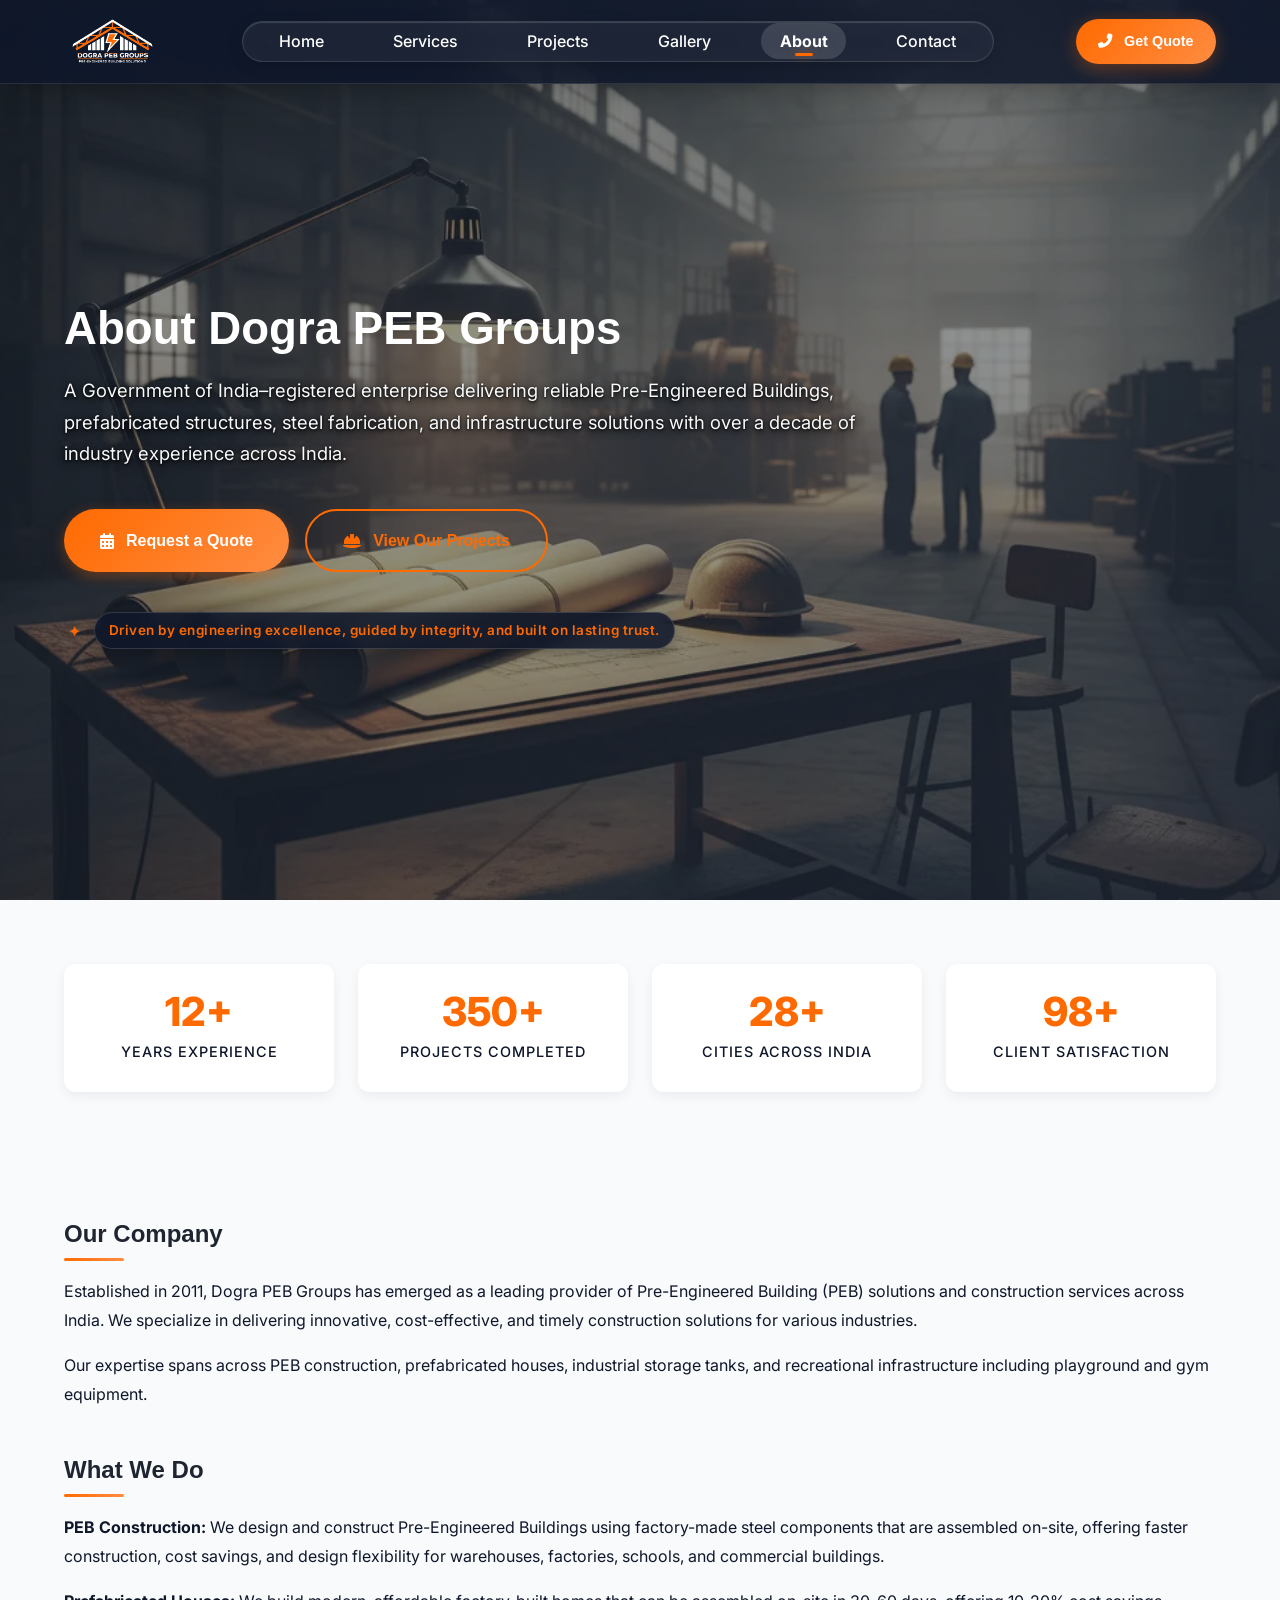
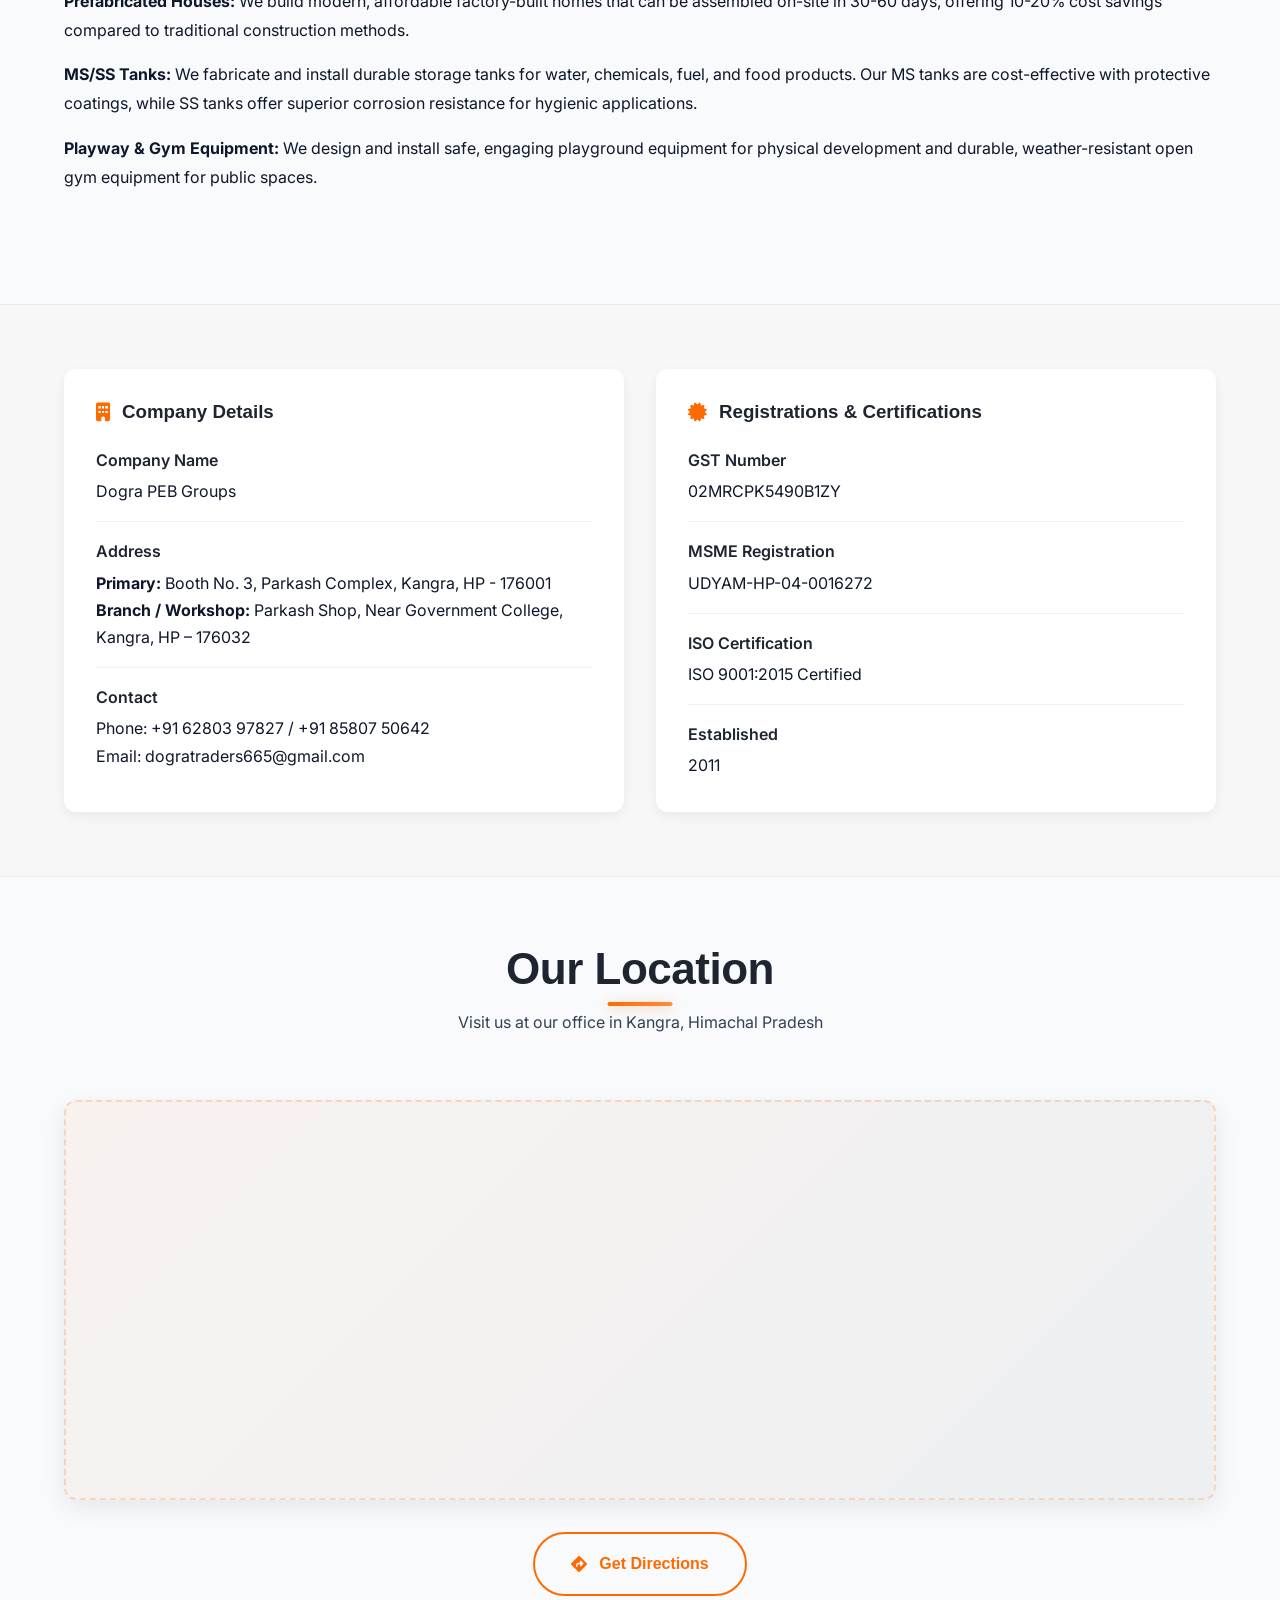
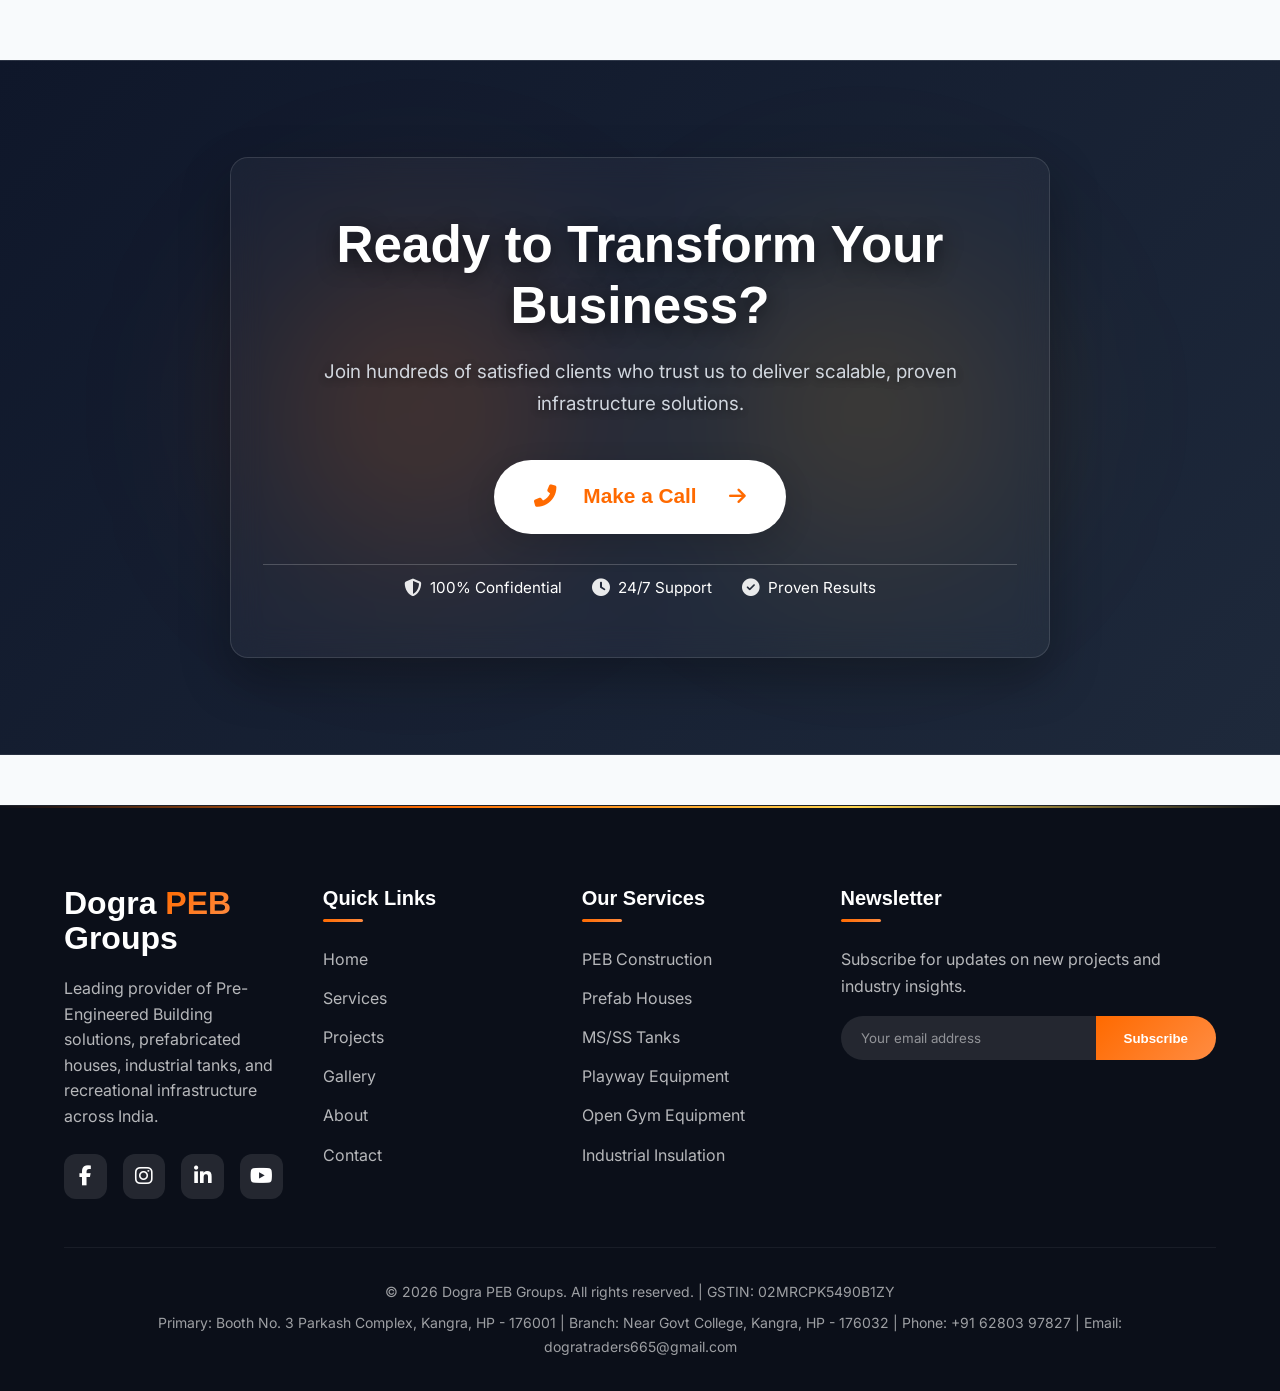
==== about-us/index.html @ 24196208 "first deploy from Amn" ====
<!DOCTYPE html>
<html lang="en">

<head>
    <meta charset="UTF-8">
    <meta name="viewport" content="width=device-width, initial-scale=1.0">

    <!-- About Page SEO -->
    <title>About Us | Dogra PEB Groups | PEB Construction Company</title>
    <meta name="description" content="Learn about Dogra PEB Groups, a Government of India–registered enterprise delivering Pre-Engineered Buildings, prefab structures, MS & SS tank fabrication, Open Gym installations and infrastructure solutions across India.">
    <meta name="keywords" content="about Dogra PEB Groups, PEB construction company, pre engineered building contractor, industrial construction India">

    <!-- Canonical -->
    <link rel="canonical" href="https://www.dograpebgroups.in/about-us/">

    <!-- Open Graph -->
    <meta property="og:title" content="About Dogra PEB Groups">
    <meta property="og:description" content="A trusted PEB construction and infrastructure solutions company serving clients across India.">
    <meta property="og:type" content="website">
    <meta property="og:image" content="https://images.unsplash.com/photo-1581094794329-c8112a89af12?ixlib=rb-4.0.3&auto=format&fit=crop&w=1200&q=80">
    <meta property="og:url" content="https://www.dograpebgroups.in/about-us/">

    <!-- Twitter -->
    <meta name="twitter:card" content="summary_large_image">
    <meta name="twitter:title" content="About Dogra PEB Groups">
    <meta name="twitter:description" content="Discover the vision, expertise, and commitment behind Dogra PEB Groups.">

    <!-- Branding -->
    <meta name="theme-color" content="#1a365d">

    <!-- Favicon -->
    <link rel="icon" href="../assets/imgs/favicon.ico" type="image/x-icon">

    <!-- Fonts & Icons -->
    <link rel="preconnect" href="https://fonts.googleapis.com">
    <link rel="preconnect" href="https://fonts.gstatic.com" crossorigin>
    <link href="https://fonts.googleapis.com/css2?family=Inter:wght@300;400;500;600;700&family=Space+Grotesk:wght@400;500;600;700&display=swap" rel="stylesheet">

    <link rel="stylesheet" href="https://cdnjs.cloudflare.com/ajax/libs/font-awesome/6.4.0/css/all.min.css"
          integrity="sha512-iecdLmaskl7CVkqkXNQ/ZH/XLlvWZOJyj7Yy7tcenmpD1ypASozpmT/E0iPtmFIB46ZmdtAc9eNBvH0H/ZpiBw=="
          crossorigin="anonymous" referrerpolicy="no-referrer">

    <!-- Main CSS -->
    <link rel="stylesheet" href="../assets/css/style.css">

    <!-- Structured Data (JSON-LD) for LocalBusiness / GeneralContractor -->
    <script type="application/ld+json">
    {
      "@context": "https://schema.org",
      "@type": "GeneralContractor",
      "name": "Dogra PEB Groups",
      "image": "https://www.dograpebgroups.in/assets/imgs/banners/banner1.webp",
      "logo": "https://www.dograpebgroups.in/assets/imgs/logo.svg",
      "url": "https://www.dograpebgroups.in/about-us/",
      "telephone": "+916280397827",
      "email": "dogratraders665@gmail.com",
      "taxID": "02MRCPK5490B1ZY",
      "priceRange": "$$",
      "description": "Learn about Dogra PEB Groups, leading PEB manufacturer and industrial construction company in India.",
      "address": [
        {
          "@type": "PostalAddress",
          "streetAddress": "Booth No. 3 Parkash Complex",
          "addressLocality": "Kangra",
          "addressRegion": "Himachal Pradesh",
          "postalCode": "176001",
          "addressCountry": "IN"
        },
        {
          "@type": "PostalAddress",
          "streetAddress": "Parkash Shop, Near Government College",
          "addressLocality": "Kangra",
          "addressRegion": "Himachal Pradesh",
          "postalCode": "176032",
          "addressCountry": "IN"
        }
      ],
      "openingHoursSpecification": {
        "@type": "OpeningHoursSpecification",
        "dayOfWeek": ["Monday", "Tuesday", "Wednesday", "Thursday", "Friday", "Saturday"],
        "opens": "09:00",
        "closes": "18:00"
      }
    }
    </script>
</head>


<body>
    <!-- Header -->
    <header id="header">
        <div class="container header-container">
            <div class="logo">
                <a href="../index.html">
                    <img decoding="async" width="600" height="334" alt="Dogra PEB Groups Logo" srcset="../assets/imgs/logo.webp" src="../assets/imgs/logo.png" class="logo-icon">
                </a>
                <div class="logo-text">Dogra <span>PEB</span> Groups</div>
            </div>

            <nav class="nav-desktop">
                <ul class="nav-list">
                    <li><a href="../index.html" class="nav-link">Home</a></li>
                    <li><a href="../services/index.html" class="nav-link">Services</a></li>
                    <li><a href="../projects/index.html" class="nav-link">Projects</a></li>
                    <li><a href="../gallery/index.html" class="nav-link">Gallery</a></li>
                    <li><a href="../about-us/index.html" class="nav-link active">About</a></li>
                    <li><a href="../contact-us/index.html" class="nav-link">Contact</a></li>
                </ul>
            </nav>

            <a href="../contact-us/index.html" class="btn btn-primary header-cta">
                <i class="fas fa-phone-alt"></i> Get Quote
            </a>

            <button class="mobile-toggle" id="mobileToggle">
                <span></span>
                <span></span>
                <span></span>
            </button>
        </div>

        <nav class="nav-mobile" id="navMobile">
            <ul class="nav-list">
                <li><a href="../index.html" class="nav-link active">Home</a></li>
                <li><a href="../services/index.html" class="nav-link">Services</a></li>
                <li><a href="../projects/index.html" class="nav-link">Projects</a></li>
                <li><a href="../gallery/index.html" class="nav-link">Gallery</a></li>
                <li><a href="../about-us/index.html" class="nav-link active">About</a></li>
                <li><a href="../contact-us/index.html" class="nav-link">Contact</a></li>
                <li><a href="../contact-us/index.html" class="btn btn-primary" style="margin-top: 1rem;">
                        <i class="fas fa-phone-alt"></i> Get Quote
                    </a></li>
            </ul>
        </nav>

        <div class="nav-overlay" id="navOverlay"></div>
    </header>

    <!-- Hero Section -->
    <section id="home" class="hero about-us-banner">
        <div class="hero-bg">
            <img loading="lazy" decoding="async" width="1024" height="680" alt="Dogra PEB Groups - Pre-Engineered Building Structure" srcset="../assets/imgs/banners/about-us.webp" src="../assets/imgs/banners/about-us.png" class="banner-full">
            <img loading="lazy" decoding="async" width="544" height="680" alt="Dogra PEB Groups - Pre-Engineered Building Structure" srcset="../assets/imgs/banners/about-us-mb.webp" src="../assets/imgs/banners/about-us-mb.png" class="banner-mb">
        </div>
        <div class="container">
            <div class="hero-content">
                <h1>About Dogra PEB Groups</h1>
                <p>
                    A Government of India–registered enterprise delivering reliable
                    Pre-Engineered Buildings, prefabricated structures, steel fabrication,
                    and infrastructure solutions with over a decade of industry experience
                    across India.
                </p>
                <div class="hero-btns">
                    <a href="../contact-us/index.html" class="btn btn-primary">
                        <i class="fas fa-calendar-alt"></i> Request a Quote
                    </a>
                    <a href="../projects/index.html" class="btn btn-outline">
                        <i class="fas fa-hard-hat"></i> View Our Projects
                    </a>
                </div>
                <div class="hero-trust">
                    <span class="separator">✦</span>
                    <span class="innertext">
                        <span class="separator-mb">✦</span> Driven by engineering excellence, guided by integrity, and built on lasting trust.
                    </span>
                </div>
            </div>
        </div>
    </section>

    <!-- Stats Section -->
    <section class="stats-section">
        <div class="container">
            <div class="stats-grid">
                <div class="stat-item">
                    <div class="stat-number" data-count="12">0</div>
                    <div class="stat-label">Years Experience</div>
                </div>
                <div class="stat-item">
                    <div class="stat-number" data-count="350">0</div>
                    <div class="stat-label">Projects Completed</div>
                </div>
                <div class="stat-item">
                    <div class="stat-number" data-count="28">0</div>
                    <div class="stat-label">Cities Across India</div>
                </div>
                <div class="stat-item">
                    <div class="stat-number" data-count="98">0</div>
                    <div class="stat-label">Client Satisfaction</div>
                </div>
            </div>
        </div>
    </section>

    <!-- About Content -->
    <section class="about-content">
        <div class="container">
            <div class="about-section">
                <h2>Our Company</h2>
                <p>Established in 2011, Dogra PEB Groups has emerged as a leading provider of Pre-Engineered Building (PEB) solutions and construction services across India. We specialize in delivering innovative, cost-effective, and timely construction solutions for various industries.</p>
                <p>Our expertise spans across PEB construction, prefabricated houses, industrial storage tanks, and recreational infrastructure including playground and gym equipment.</p>
            </div>
            
            <div class="about-section">
                <h2>What We Do</h2>
                <p><strong>PEB Construction:</strong> We design and construct Pre-Engineered Buildings using factory-made steel components that are assembled on-site, offering faster construction, cost savings, and design flexibility for warehouses, factories, schools, and commercial buildings.</p>
                
                <p><strong>Prefabricated Houses:</strong> We build modern, affordable factory-built homes that can be assembled on-site in 30-60 days, offering 10-20% cost savings compared to traditional construction methods.</p>
                
                <p><strong>MS/SS Tanks:</strong> We fabricate and install durable storage tanks for water, chemicals, fuel, and food products. Our MS tanks are cost-effective with protective coatings, while SS tanks offer superior corrosion resistance for hygienic applications.</p>
                
                <p><strong>Playway & Gym Equipment:</strong> We design and install safe, engaging playground equipment for physical development and durable, weather-resistant open gym equipment for public spaces.</p>
            </div>
        </div>
    </section>

    <!-- Company Information -->
    <section class="company-info">
        <div class="container">
            <div class="info-grid">
                <!-- Company Details -->
                <div class="info-card">
                    <h3><i class="fas fa-building"></i> Company Details</h3>
                    <div class="info-item">
                        <div class="info-label">Company Name</div>
                        <div class="info-value">Dogra PEB Groups</div>
                    </div>
                    <div class="info-item">
                        <div class="info-label">Address</div>
                        <div class="info-value">
                            <strong>Primary:</strong> Booth No. 3, Parkash Complex, Kangra, HP - 176001<br>
                            <strong>Branch / Workshop:</strong> Parkash Shop, Near Government College, Kangra, HP – 176032
                        </div>
                    </div>
                    <div class="info-item">
                        <div class="info-label">Contact</div>
                        <div class="info-value">
                            Phone: <a href="tel:+916280397827">+91 62803 97827</a> / <a href="tel:+918580750642">+91 85807 50642</a><br>
                            Email: <a href="mailto:dogratraders665@gmail.com">dogratraders665@gmail.com</a>
                        </div>
                    </div>
                </div>
                
                <!-- Registrations & Certifications -->
                <div class="info-card">
                    <h3><i class="fas fa-certificate"></i> Registrations & Certifications</h3>
                    <div class="info-item">
                        <div class="info-label">GST Number</div>
                        <div class="info-value">02MRCPK5490B1ZY</div>
                    </div>
                    <div class="info-item">
                        <div class="info-label">MSME Registration</div>
                        <div class="info-value">UDYAM-HP-04-0016272</div>
                    </div>
                    <div class="info-item">
                        <div class="info-label">ISO Certification</div>
                        <div class="info-value">ISO 9001:2015 Certified</div>
                    </div>
                    <div class="info-item">
                        <div class="info-label">Established</div>
                        <div class="info-value">2011</div>
                    </div>
                </div>
            </div>
        </div>
    </section>

    <!-- Map Section -->
    <section class="map-section">
        <div class="container">
            <div class="section-header">
                <h2>Our Location</h2>
                <p>Visit us at our office in Kangra, Himachal Pradesh</p>
            </div>
            
            <div class="map-container">
                <!-- Google Maps Embed -->
                <iframe 
                    src="https://www.google.com/maps/embed?pb=!1m18!1m12!1m3!1d3379.3111297444467!2d76.26041541513626!3d32.09845078118956!2m3!1f0!2f0!3f0!3m2!1i1024!2i768!4f13.1!3m3!1m2!1s0x391b5434b0eef61f%3A0xaa9b04fd72ac5ec5!2sKangra%2C%20Himachal%20Pradesh!5e0!3m2!1sen!2sin!4v1621234567890!5m2!1sen!2sin" 
                    width="100%" 
                    height="100%" 
                    style="border:0;" 
                    allowfullscreen="" 
                    loading="lazy">
                </iframe>
            </div>
            
            <div style="text-align: center; margin-top: 2rem;">
                <a href="https://www.google.com/maps/place/Sialkar,+Himachal+Pradesh+176032/@31.8408378,76.3110984,12z/data=!3m1!4b1!4m6!3m5!1s0x391b323c38c81527:0xf53dcc835c2d40d!8m2!3d31.8337586!4d76.3753046!16s%2Fg%2F1hhvk_cs6?entry=ttu&g_ep=EgoyMDI2MDExMy4wIKXMDSoASAFQAw%3D%3D" target="_blank" class="btn btn-outline">
                    <i class="fas fa-directions"></i> Get Directions
                </a>
            </div>
        </div>
    </section>

    <!-- CTA Section -->
    <section id="cta" class="cta-section">
        <div class="container">
            <div class="cta-content">
                <h2 class="cta-heading">Ready to Transform Your Business?</h2>
                
                <!-- Added benefit-oriented subheading -->
                <p class="cta-subheading">Join hundreds of satisfied clients who trust us to deliver scalable, proven infrastructure solutions.</p>
                
                <!-- Enhanced CTA Button with hover effects -->
                <div class="cta-button-container">
                    <a href="tel:+916280397827" class="btn btn-get-started">
                        <span class="btn-icon">
                            <i class="fas fa-phone-alt"></i>
                        </span>
                        <span class="btn-text">
                            <span class="btn-main-text">Make a Call</span>
                        </span>
                        <span class="btn-arrow">
                            <i class="fas fa-arrow-right"></i>
                        </span>
                    </a>
                </div>
                
                <!-- Added trust indicators -->
                <div class="trust-indicators">
                    <div class="trust-item">
                        <i class="fas fa-shield-alt"></i>
                        <span>100% Confidential</span>
                    </div>
                    <div class="trust-item">
                        <i class="fas fa-clock"></i>
                        <span>24/7 Support</span>
                    </div>
                    <div class="trust-item">
                        <i class="fas fa-check-circle"></i>
                        <span>Proven Results</span>
                    </div>
                </div>
            </div>
        </div>
    </section>

    <!-- Footer -->
    <footer>
        <div class="container">
            <div class="footer-grid">
                <div class="footer-about">
                    <div class="footer-logo">Dogra <span>PEB</span> Groups</div>
                    <p>Leading provider of Pre-Engineered Building solutions, prefabricated houses, industrial tanks,
                        and recreational infrastructure across India.</p>
                    <div class="footer-social">
                        <a href="#" class="social-icon" aria-label="Facebook">
                            <i class="fab fa-facebook-f"></i>
                        </a>
                        <a href="#" class="social-icon" aria-label="Instagram">
                            <i class="fab fa-instagram"></i>
                        </a>
                        <a href="#" class="social-icon" aria-label="LinkedIn">
                            <i class="fab fa-linkedin-in"></i>
                        </a>
                        <a href="#" class="social-icon" aria-label="YouTube">
                            <i class="fab fa-youtube"></i>
                        </a>
                    </div>
                </div>

                <div>
                    <h3 class="footer-heading">Quick Links</h3>
                    <ul class="footer-links">
                        <li><a href="../index.html">Home</a></li>
                        <li><a href="../services/index.html">Services</a></li>
                        <li><a href="../projects/index.html">Projects</a></li>
                        <li><a href="../gallery/index.html">Gallery</a></li>
                        <li><a href="../about-us/index.html">About</a></li>
                        <li><a href="../contact-us/index.html">Contact</a></li>
                    </ul>
                </div>

                <div>
                    <h3 class="footer-heading">Our Services</h3>
                    <ul class="footer-links">
                        <li><a href="../services/index.html">PEB Construction</a></li>
                        <li><a href="../services/index.html">Prefab Houses</a></li>
                        <li><a href="../services/index.html">MS/SS Tanks</a></li>
                        <li><a href="../services/index.html">Playway Equipment</a></li>
                        <li><a href="../services/index.html">Open Gym Equipment</a></li>
                        <li><a href="../services/index.html">Industrial Insulation</a></li>
                    </ul>
                </div>

                <div>
                    <h3 class="footer-heading">Newsletter</h3>
                    <p style="color: rgba(255, 255, 255, 0.7); margin-bottom: 1rem;">Subscribe for updates on new
                        projects and industry insights.</p>
                    <form class="newsletter-form" id="newsletterForm">
                        <input type="email" class="newsletter-input" placeholder="Your email address" required>
                        <button type="submit" class="newsletter-btn">Subscribe</button>
                    </form>
                </div>
            </div>

            <div class="footer-bottom">
                <p>&copy; 2026 Dogra PEB Groups. All rights reserved. | GSTIN: 02MRCPK5490B1ZY</p>
                <p style="margin-top: 0.5rem;">Primary: Booth No. 3 Parkash Complex, Kangra, HP - 176001 | Branch: Near Govt College, Kangra, HP - 176032 | Phone: <a href="tel:+916280397827">+91 62803 97827</a> | Email: <a href="mailto:dogratraders665@gmail.com">dogratraders665@gmail.com</a></p>
            </div>
        </div>
    </footer>

    <script src="../assets/js/script.js"></script>
</body>

</html>
---- assets/css/style.css ----
/* ==========================================================================
   CSS Design Tokens & Variables - Cohesive, WCAG AA Compliant Theme
   ========================================================================== */
:root {
    /* Brand Colors */
    --color-primary: #1E2530;
    --color-primary-light: #2D3748;
    --color-primary-dark: #111827;
    
    /* Brand Accent with WCAG AA Compliance */
    --color-accent: #FF6A00;
    --color-accent-hover: #E65A00;
    --color-accent-dark: #D45500; /* WCAG AA 4.6:1 contrast for text on white */
    --color-accent-light: #FF8C42;
    --color-accent-subtle: rgba(255, 106, 0, 0.12);
    --color-accent-glow: rgba(255, 106, 0, 0.35);

    /* Dynamic Festival Accent Color (overridden by Festival System) */
    --festival-accent: var(--color-accent);
    --festival-accent-glow: var(--color-accent-glow);

    /* Backgrounds & Surfaces */
    --color-bg: #F8FAFC;
    --color-surface: #FFFFFF;
    --color-card: #FFFFFF;
    --color-footer: #0F172A;

    /* Text Colors (WCAG AA Compliant) */
    --color-text: #0F172A;
    --color-text-secondary: #334155;
    --color-text-light: #526071; /* Enhanced from #6B7280 for 5.1:1 contrast on white */
    --color-text-inverse: #FFFFFF;

    /* Glassmorphism Design Tokens */
    --glass-bg-nav: rgba(26, 32, 44, 0.85);
    --glass-bg-nav-scrolled: rgba(17, 24, 39, 0.94);
    --glass-bg-card: rgba(255, 255, 255, 0.88);
    --glass-bg-card-hover: rgba(255, 255, 255, 0.96);
    --glass-bg-dark: rgba(15, 23, 42, 0.88);
    --glass-border: rgba(255, 255, 255, 0.18);
    --glass-border-light: rgba(255, 255, 255, 0.35);
    --glass-border-card: rgba(226, 232, 240, 0.85);
    --glass-blur: blur(16px);
    --glass-blur-lg: blur(24px);

    /* Elevation & Shadows */
    --shadow-xs: 0 1px 3px rgba(0, 0, 0, 0.05);
    --shadow-sm: 0 4px 12px rgba(15, 23, 42, 0.06);
    --shadow-md: 0 8px 24px rgba(15, 23, 42, 0.08);
    --shadow-lg: 0 16px 36px rgba(15, 23, 42, 0.12);
    --shadow-card: 0 10px 30px -5px rgba(0, 0, 0, 0.05);
    --shadow-card-hover: 0 20px 40px -10px rgba(0, 0, 0, 0.12), 0 0 1px 1px rgba(255, 106, 0, 0.2);

    /* Consistent Spacing & Radii */
    --radius-sm: 8px;
    --radius: 12px;
    --radius-lg: 18px;
    --radius-full: 9999px;

    /* Responsive Transitions */
    --transition-fast: 0.2s cubic-bezier(0.4, 0, 0.2, 1);
    --transition: 0.3s cubic-bezier(0.4, 0, 0.2, 1);
    --transition-smooth: 0.4s cubic-bezier(0.16, 1, 0.3, 1);

    --container-width: 1200px;
    --gradient-accent: linear-gradient(135deg, var(--color-accent), var(--color-accent-light));
    --gradient-dark: linear-gradient(135deg, var(--color-primary), #2D3748);
}

/* Smooth Scrolling */
html {
    scroll-behavior: smooth;
    scroll-padding-top: 80px;
}

/* Reset & Base Styles */
html {
    overflow-x: hidden;
    width: 100%;
    max-width: 100vw;
    scroll-behavior: smooth;
    -webkit-text-size-adjust: 100%;
}

*,
*::before,
*::after {
    margin: 0;
    padding: 0;
    box-sizing: border-box;
}

body {
    font-family: 'Inter', -apple-system, BlinkMacSystemFont, 'Segoe UI', sans-serif;
    font-size: 16px;
    line-height: 1.7;
    color: var(--color-text);
    background-color: var(--color-bg);
    overflow-x: hidden;
    width: 100%;
    position: relative;
    -webkit-font-smoothing: antialiased;
}

h1,
h2,
h3,
h4,
h5,
h6 {
    font-family: 'Manrope', -apple-system, BlinkMacSystemFont, 'Segoe UI', sans-serif;
    font-weight: 700;
    line-height: 1.2;
    color: var(--color-primary);
}

a {
    text-decoration: none;
    color: inherit;
    transition: var(--transition);
}

img {
    max-width: 100%;
    height: auto;
    display: block;
}

.container {
    width: 100%;
    max-width: var(--container-width);
    margin: 0 auto;
    padding: 0 1.5rem;
}

@media (max-width: 768px) {
    .container {
        padding: 0 1.25rem;
    }
}

@media (max-width: 480px) {
    .container {
        padding: 0 1rem;
    }
}

@media (max-width: 360px) {
    .container {
        padding: 0 0.75rem;
    }
}

.section {
    padding: 5rem 0;
    position: relative;
    overflow-x: clip;
}

@media (max-width: 768px) {
    .section {
        padding: 3.5rem 0;
    }
}

.btn {
    display: inline-flex;
    align-items: center;
    justify-content: center;
    gap: 0.75rem;
    padding: 1rem 2.25rem;
    border-radius: 50px;
    font-weight: 600;
    font-family: 'Manrope', sans-serif;
    font-size: 1rem;
    cursor: pointer;
    transition: var(--transition);
    border: none;
    position: relative;
    overflow: hidden;
    z-index: 1;
}

.btn-primary {
    background: var(--gradient-accent);
    color: white;
    box-shadow: var(--shadow-md);
}

.btn-primary:hover {
    transform: translateY(-3px);
    box-shadow: 0 10px 25px rgba(255, 106, 0, 0.3);
}

.btn-outline {
    background: transparent;
    color: var(--color-accent);
    border: 2px solid var(--color-accent);
}

.btn-outline:hover {
    background: var(--gradient-accent);
    color: white;
    transform: translateY(-3px);
}

.btn::after {
    content: '';
    position: absolute;
    top: 0;
    left: -100%;
    width: 100%;
    height: 100%;
    background: rgba(255, 255, 255, 0.2);
    transition: var(--transition);
    z-index: -1;
}

.btn:hover::after {
    left: 100%;
}

/* Header */
header {
    position: fixed;
    top: 0;
    left: 0;
    width: 100%;
    background: var(--glass-bg-nav);
    backdrop-filter: var(--glass-blur);
    -webkit-backdrop-filter: var(--glass-blur);
    border-bottom: 1px solid var(--glass-border);
    z-index: 1000;
    padding: 1.15rem 0;
    box-shadow: 0 4px 20px rgba(0, 0, 0, 0.15);
    transition: var(--transition-smooth);
}

header.scrolled {
    padding: 0.7rem 0;
    background: var(--glass-bg-nav-scrolled);
    backdrop-filter: var(--glass-blur-lg);
    -webkit-backdrop-filter: var(--glass-blur-lg);
    box-shadow: 0 10px 30px rgba(0, 0, 0, 0.25);
    border-bottom-color: rgba(255, 255, 255, 0.12);
}

.header-container {
    display: flex;
    justify-content: space-between;
    align-items: center;
}

.logo {
    display: flex;
    align-items: center;
    gap: 0.65rem;
    color: white;
    min-width: 0;
}

.logo-icon {
    width: 96px;
    height: 46px;
    display: flex;
    object-fit: contain;
    flex-shrink: 0;
    transition: var(--transition);
}

.logo-icon:hover {
    filter: drop-shadow(0 0 12px var(--color-accent-glow));
}

.logo-text {
    font-family: 'Manrope', sans-serif;
    font-weight: 800;
    font-size: 1.35rem;
    line-height: 1.1;
    white-space: nowrap;
}

.logo-text span {
    background: var(--gradient-accent);
    -webkit-background-clip: text;
    -webkit-text-fill-color: transparent;
    background-clip: text;
}

@media (max-width: 576px) {
    .logo-icon {
        width: 66px;
        height: 32px;
    }
    .logo-text {
        font-size: 1.1rem;
    }
}

@media (max-width: 380px) {
    .logo {
        gap: 0.4rem;
    }
    .logo-icon {
        width: 52px;
        height: 26px;
    }
    .logo-text {
        font-size: 0.95rem;
    }
}

/* Navigation */
.nav-desktop {
    display: none;
}

.nav-list {
    display: flex;
    list-style: none;
    gap: 2rem;
}

.nav-link {
    color: white;
    font-weight: 500;
    position: relative;
    padding: 0.5rem 0;
}

.nav-link::after {
    content: '';
    position: absolute;
    bottom: 0;
    left: 0;
    width: 0;
    height: 2px;
    background: var(--gradient-accent);
    transition: var(--transition);
}

.nav-link:hover::after,
.nav-link.active::after {
    width: 100%;
}

.nav-link.active {
    color: var(--color-accent);
}

.header-cta {
    display: none;
}

.mobile-toggle {
    display: flex;
    flex-direction: column;
    justify-content: center;
    align-items: center;
    gap: 5px;
    width: 44px;
    height: 44px;
    padding: 10px;
    background: transparent;
    border: none;
    cursor: pointer;
    z-index: 1001;
    border-radius: 8px;
    transition: background 0.2s ease;
    flex-shrink: 0;
}

.mobile-toggle:hover {
    background: rgba(255, 255, 255, 0.08);
}

.mobile-toggle span {
    width: 24px;
    height: 2.5px;
    background: white;
    transition: var(--transition);
    border-radius: 2px;
}

.mobile-toggle.active span:nth-child(1) {
    transform: translateY(7.5px) rotate(45deg);
}

.mobile-toggle.active span:nth-child(2) {
    opacity: 0;
}

.mobile-toggle.active span:nth-child(3) {
    transform: translateY(-7.5px) rotate(-45deg);
}

.nav-mobile {
    position: fixed;
    top: 0;
    right: 0;
    transform: translateX(105%);
    visibility: hidden;
    pointer-events: none;
    width: 85%;
    max-width: 340px;
    height: 100vh;
    background: var(--color-primary);
    padding: 5rem 2rem 2rem;
    transition: transform 0.35s cubic-bezier(0.16, 1, 0.3, 1), visibility 0.35s ease;
    z-index: 999;
    box-shadow: var(--shadow-lg);
    overflow-y: auto;
}

.nav-mobile.active {
    transform: translateX(0);
    visibility: visible;
    pointer-events: auto;
}

.nav-mobile .nav-list {
    flex-direction: column;
    gap: 1.5rem;
}

.nav-mobile .nav-link {
    font-size: 1.25rem;
    padding: 0.75rem 0;
    border-bottom: 1px solid rgba(255, 255, 255, 0.1);
}

.nav-overlay {
    position: fixed;
    top: 0;
    left: 0;
    width: 100%;
    height: 100%;
    background: rgba(0, 0, 0, 0.7);
    z-index: 998;
    opacity: 0;
    visibility: hidden;
    transition: var(--transition);
}

.nav-overlay.active {
    opacity: 1;
    visibility: visible;
}

/* Hero Section */
.hero {
    min-height: 100vh;
    display: flex;
    align-items: center;
    position: relative;
    overflow: hidden;
    background: var(--gradient-dark);
    padding: 6rem 0 4rem;
}

.hero-bg {
    position: absolute;
    top: 0;
    left: 0;
    width: 100%;
    height: 100%;
    opacity: 0.7;
    z-index: 1;
}

.hero-bg img {
    width: 100%;
    height: 100%;
    object-fit: cover;
    opacity: 0.7;
}

.banner {
    position: absolute;
    inset: 0;
    width: 100%;
    opacity: 0;
    transition: opacity 1s ease-in-out;
}

.banner.active {
    opacity: 1;
    z-index: 1;
}

.banner-wrapper {
    position: relative;
    overflow: hidden;
}

/* full and mobile banners */
#full-banners, .banner-full {
    display: block;
}
#mb-banners, .banner-mb {
    display: none;
}
@media (max-width: 576px) {
    #full-banners, .banner-full {
        display: none;
    }

    #mb-banners, .banner-mb {
        display: block;
    }
}


.hero-content {
    position: relative;
    z-index: 2;
    color: white;
    max-width: 900px;
    animation: fadeUp 1s ease-out;
}

.hero h1 {
    font-size: clamp(1.75rem, 4vw + 0.6rem, 2.85rem);
    margin-bottom: 20px;
    margin-top: 20px;
    color: white;
    line-height: 1.15;
    word-wrap: break-word;
    overflow-wrap: break-word;
}

.hero p {
    font-size: clamp(1rem, 1.2vw + 0.45rem, 1.25rem);
    margin-bottom: 2.5rem;
    color: #F8FAFC !important;
    text-shadow: 0 2px 10px rgba(0, 0, 0, 0.9);
    max-width: 800px;
    line-height: 1.65;
}

.hero-btns {
    display: flex;
    flex-wrap: wrap;
    gap: 1rem;
    margin-bottom: 2.5rem;
}

@media (max-width: 480px) {
    .hero-btns {
        flex-direction: column;
        width: 100%;
    }

    .hero-btns .btn {
        width: 100%;
        justify-content: center;
    }
}

.hero-trust {
    margin-top: 18px;
    letter-spacing: 0.5px;
    display: flex;
    flex-wrap: wrap;
    align-items: center;
    gap: 0.5rem;
}

.hero-trust span.innertext {
    background: rgba(15, 23, 42, 0.85);
    backdrop-filter: blur(12px);
    -webkit-backdrop-filter: blur(12px);
    border: 1px solid rgba(255, 255, 255, 0.15);
    padding: 6px 14px;
    color: var(--color-accent);
    font-size: 13.5px;
    font-weight: 600;
    border-radius: 999px;
    display: inline-flex;
    align-items: center;
    gap: 6px;
    box-shadow: 0 4px 15px rgba(0, 0, 0, 0.25);
    transition: all 0.3s ease;
}

span.innertext:hover {
    background: rgba(255, 106, 0, 0.18);
    border-color: rgba(255, 106, 0, 0.4);
    transform: translateY(-2px);
}

.hero-trust span.separator {
    font-size: 16px;
    color: var(--color-accent);
    margin: 0 4px;
    font-weight: 500;
    margin-top: 2px;
}

span.separator-mb {
    display: none;
}

@media (max-width: 600px) {
    .hero-trust {
        flex-direction: column;
        align-items: flex-start;
        gap: 0.6rem;
    }

    .hero-trust span.separator {
        display: none !important;
    }

    .hero-trust span.innertext {
        width: 100%;
        font-size: 0.82rem;
    }
}

.hero-stats {
    display: flex;
    flex-wrap: wrap;
    gap: 2rem;
    padding-top: 2rem;
    border-top: 1px solid rgba(255, 255, 255, 0.1);
}

.stat-item {
    text-align: center;
}

.stat-number {
    font-size: 2.5rem;
    font-weight: 800;
    color: var(--color-accent);
    line-height: 1;
    margin-bottom: 0.5rem;
}

.stat-label {
    font-size: 0.9rem;
    color: rgba(255, 255, 255, 0.7);
    text-transform: uppercase;
    letter-spacing: 1px;
}

/* Services Section */
.section-header {
    text-align: center;
    margin-bottom: 4rem;
}

.section-header h2 {
    font-size: 2.5rem;
    margin-bottom: 1rem;
    position: relative;
    display: inline-block;
}

.section-header h2::after {
    content: '';
    position: absolute;
    bottom: -10px;
    left: 50%;
    transform: translateX(-50%);
    width: 80px;
    height: 4px;
    background: var(--gradient-accent);
    border-radius: 2px;
}

.section-header p {
    max-width: 700px;
    margin: 0 auto;
    color: var(--color-text-light);
}

.services-slider {
    position: relative;
    overflow: hidden;
    margin: 0 -1rem;
}

.services-track {
    display: flex;
    transition: transform 0.5s ease;
    padding: 1rem;
}

.service-card {
    flex: 0 0 100%;
    background: #262c3514;
    border-radius: var(--radius);
    padding: 2.5rem;
    box-shadow: var(--shadow-sm);
    transition: var(--transition);
    text-align: center;
    border: 1px solid rgba(0, 0, 0, 0.05);
    margin: 0 0.5rem;
}

.service-card:hover {
    transform: translateY(-10px);
    box-shadow: var(--shadow-lg);
}

.service-icon {
    width: 80px;
    height: 80px;
    margin: 0 auto 1.5rem;
    background: rgba(255, 106, 0, 0.1);
    border-radius: 20px;
    display: flex;
    align-items: center;
    justify-content: center;
    color: var(--color-accent);
    font-size: 2rem;
    transition: var(--transition);
}

.service-card:hover .service-icon {
    background: var(--gradient-accent);
    color: white;
    transform: scale(1.1);
}

.service-card h3 {
    margin-bottom: 1rem;
}

.service-features {
    list-style: none;
    margin: 1.5rem 0;
    text-align: left;
}

.service-features li {
    margin-bottom: 0.75rem;
    padding-left: 1.75rem;
    position: relative;
    color: var(--color-text);
}

.service-features li::before {
    content: '✓';
    position: absolute;
    left: 0;
    color: var(--color-accent);
    font-weight: bold;
}

.slider-controls {
    display: flex;
    justify-content: center;
    align-items: center;
    gap: 2rem;
    margin-top: 2rem;
}

.slider-btn {
    width: 45px;
    height: 45px;
    border-radius: 50%;
    background: var(--color-card);
    border: 2px solid var(--color-accent);
    color: var(--color-accent);
    cursor: pointer;
    display: flex;
    align-items: center;
    justify-content: center;
    transition: var(--transition);
}

.slider-btn:hover {
    background: var(--gradient-accent);
    color: white;
    transform: scale(1.1);
}

.slider-dots {
    display: flex;
    gap: 0.75rem;
}

.slider-dot {
    width: 12px;
    height: 12px;
    border-radius: 50%;
    background: rgba(34, 40, 49, 0.2);
    cursor: pointer;
    transition: var(--transition);
}

.slider-dot.active {
    background: var(--gradient-accent);
    transform: scale(1.2);
}

/* Projects Section */
.projects-grid {
    display: grid;
    grid-template-columns: 1fr;
    gap: 2rem;
}

.project-card {
    background: var(--color-card);
    border-radius: var(--radius);
    overflow: hidden;
    box-shadow: var(--shadow-sm);
    transition: var(--transition);
    height: 100%;
    display: flex;
    flex-direction: column;
}

.project-card:hover {
    transform: translateY(-10px);
    box-shadow: var(--shadow-lg);
}

.project-image {
    height: 250px;
    overflow: hidden;
    position: relative;
}

.project-image img {
    width: 100%;
    height: 100%;
    object-fit: cover;
    transition: var(--transition);
}

.project-card:hover .project-image img {
    transform: scale(1.1);
}

.project-overlay {
    position: absolute;
    top: 0;
    left: 0;
    width: 100%;
    height: 100%;
    background: linear-gradient(to top, rgba(34, 40, 49, 0.8), transparent);
    display: flex;
    align-items: flex-end;
    padding: 1.5rem;
    opacity: 0;
    transition: var(--transition);
}

.project-card:hover .project-overlay {
    opacity: 1;
}

.project-content {
    padding: 1.75rem;
    flex-grow: 1;
    display: flex;
    flex-direction: column;
}

.project-tags {
    display: flex;
    flex-wrap: wrap;
    gap: 0.5rem;
    margin: 0.75rem 0 1.5rem;
}

.project-tag {
    background: rgba(255, 106, 0, 0.1);
    color: var(--color-accent);
    padding: 0.4rem 1rem;
    border-radius: 50px;
    font-size: 13px;
    font-weight: 500;
}

/* Gallery Section */
.gallery-grid {
    display: grid;
    grid-template-columns: repeat(2, 1fr);
    gap: 1rem;
}
#gallery .gallery-grid {
    grid-template-columns: repeat(2, 1fr);
}

.gallery-item {
    position: relative;
    border-radius: var(--radius);
    overflow: hidden;
    cursor: pointer;
    aspect-ratio: 1;
}

.gallery-item img {
    width: 100%;
    height: 100%;
    object-fit: cover;
    transition: var(--transition);
}

.gallery-item:hover img {
    transform: scale(1.1);
}

.gallery-overlay {
    position: absolute;
    top: 0;
    left: 0;
    width: 100%;
    height: 100%;
    background: linear-gradient(to top, rgba(34, 40, 49, 0.8), transparent);
    display: flex;
    align-items: flex-end;
    padding: 1.5rem;
    opacity: 0;
    transition: var(--transition);
}

.gallery-item:hover .gallery-overlay {
    opacity: 1;
}

.gallery-caption {
    color: white;
    transform: translateY(15px);
    transition: var(--transition);
}

.gallery-item:hover .gallery-caption {
    transform: translateY(0);
}
.gallery-project {
    margin-bottom: 3.5rem;
}

.gallery-project-title {
    font-size: 1.35rem;
    font-weight: 600;
    margin-bottom: 1.25rem;
    color: var(--color-primary);
    position: relative;
}

.gallery-project-title::after {
    content: "";
    width: 60px;
    height: 3px;
    background: var(--gradient-accent);
    display: block;
    margin-top: 0.5rem;
    border-radius: 2px;
}

/* FAQ Section */
.faq-container {
    max-width: 800px;
    margin: 0 auto;
}

.faq-item {
    background: var(--color-card);
    border-radius: var(--radius);
    margin-bottom: 1rem;
    overflow: hidden;
    box-shadow: var(--shadow-sm);
    transition: var(--transition);
}

.faq-item:hover {
    box-shadow: var(--shadow-md);
}

.faq-question {
    padding: 1.5rem;
    font-weight: 600;
    cursor: pointer;
    display: flex;
    justify-content: space-between;
    align-items: center;
    color: var(--color-primary);
    transition: var(--transition);
}

.faq-question:hover {
    color: var(--color-accent);
}

.faq-question.active {
    color: var(--color-accent);
}

.faq-icon {
    transition: var(--transition);
    font-weight: bold;
    color: var(--color-accent);
    min-width: 24px;
    text-align: center;
}

.faq-question.active .faq-icon {
    transform: rotate(180deg);
}

.faq-answer {
    padding: 0 1.5rem;
    max-height: 0;
    overflow: hidden;
    transition: var(--transition);
}

.faq-answer.active {
    padding: 0 1.5rem 1.5rem;
    max-height: 1000px;
}

/* Contact Section */
.contact-container {
    display: grid;
    grid-template-columns: 1fr;
    gap: 3rem;
}

.contact-info {
    display: grid;
    grid-template-columns: 1fr;
    gap: 2rem;
}

.contact-info.hm-page {
    display: grid !important;
    grid-template-columns: repeat(4, 1fr) !important;
    gap: 1.5rem;
    background: transparent !important;
    padding: 0 !important;
    border-radius: 0 !important;
}

@media (max-width: 1100px) {
    .contact-info.hm-page {
        grid-template-columns: repeat(2, 1fr) !important;
    }
}

@media (max-width: 600px) {
    .contact-info.hm-page {
        grid-template-columns: 1fr !important;
    }
}

.contact-item {
    background: rgba(255, 255, 255, 0.88) !important;
    backdrop-filter: blur(20px) !important;
    -webkit-backdrop-filter: blur(20px) !important;
    border: 1px solid rgba(255, 255, 255, 0.9) !important;
    border-radius: 18px !important;
    padding: 2rem 1.6rem !important;
    box-shadow: 0 10px 30px -10px rgba(0, 0, 0, 0.08), 0 0 0 1px rgba(255, 255, 255, 0.6) !important;
    display: flex !important;
    flex-direction: column !important;
    align-items: flex-start !important;
    gap: 1.15rem !important;
    transition: all 0.35s cubic-bezier(0.16, 1, 0.3, 1) !important;
    position: relative !important;
    overflow: hidden !important;
    height: 100% !important;
}

.contact-item::before {
    content: '';
    position: absolute;
    top: 0;
    left: 0;
    right: 0;
    height: 4px;
    background: var(--gradient-accent);
    opacity: 0;
    transition: opacity 0.35s ease;
}

.contact-item:hover {
    transform: translateY(-6px) !important;
    background: rgba(255, 255, 255, 0.96) !important;
    box-shadow: 0 22px 45px -10px rgba(255, 106, 0, 0.25), 0 0 0 1px rgba(255, 106, 0, 0.4) !important;
    border-color: rgba(255, 106, 0, 0.35) !important;
}

.contact-item:hover::before {
    opacity: 1;
}

.contact-icon {
    width: 52px;
    height: 52px;
    background: rgba(255, 106, 0, 0.12) !important;
    border-radius: 14px;
    display: flex;
    align-items: center;
    justify-content: center;
    color: var(--color-accent) !important;
    flex-shrink: 0;
    font-size: 1.35rem;
    box-shadow: 0 4px 14px rgba(255, 106, 0, 0.15);
    transition: all 0.35s cubic-bezier(0.16, 1, 0.3, 1);
}

.contact-item:hover .contact-icon {
    background: var(--gradient-accent) !important;
    color: #FFFFFF !important;
    transform: scale(1.1) rotate(5deg);
    box-shadow: 0 8px 24px rgba(255, 106, 0, 0.45);
}

.contact-item h3 {
    font-size: 1.25rem;
    font-weight: 700;
    color: var(--color-primary);
    margin-bottom: 0.5rem;
    letter-spacing: -0.2px;
    font-family: 'Manrope', sans-serif;
}

.contact-item p {
    color: var(--color-text-secondary);
    font-size: 0.95rem;
    line-height: 1.6;
    margin-bottom: 0.4rem;
}

.contact-item p a {
    color: var(--color-primary);
    font-weight: 600;
    transition: color 0.2s ease;
}

.contact-item p a:hover {
    color: var(--color-accent);
}

.contact-form {
    background: var(--color-card);
    padding: 2.5rem;
    border-radius: var(--radius);
    box-shadow: var(--shadow-md);
}

.form-group {
    margin-bottom: 1.5rem;
}

.form-group label {
    display: block;
    margin-bottom: 0.5rem;
    font-weight: 500;
    color: var(--color-primary);
}

.form-control {
    width: 100%;
    padding: 1rem;
    border: 1px solid #E5E7EB;
    border-radius: var(--radius);
    font-family: 'Inter', sans-serif;
    font-size: 1rem;
    transition: var(--transition);
    background: var(--color-bg);
    color: var(--color-text);
}

.form-control:focus {
    outline: none;
    border-color: var(--color-accent);
    box-shadow: 0 0 0 3px rgba(255, 106, 0, 0.1);
}

.map-container {
    height: 300px;
    background: linear-gradient(135deg, rgba(255, 106, 0, 0.05), rgba(34, 40, 49, 0.05));
    border-radius: var(--radius);
    display: flex;
    align-items: center;
    justify-content: center;
    color: var(--color-text-light);
    margin-top: 3rem;
    border: 2px dashed rgba(255, 106, 0, 0.2);
}

/* CTA Section Styling */
.cta-section {
    background: linear-gradient(var(--color-accent), var(--color-accent-light));
    padding: 3rem 0;
    margin-bottom: 50px;
    position: relative;
    overflow: hidden;
}


.cta-content {
    position: relative;
    z-index: 2;
    max-width: 800px;
    margin: 0 auto;
    text-align: center;
    color: white;
}

/* Typography */
.cta-heading {
    font-size: 2.8rem;
    font-weight: 700;
    margin-bottom: 20px;
    color: #fff;
    line-height: 1.2;
    text-shadow: 0 2px 4px rgba(0, 0, 0, 0.1);
}

.cta-subheading {
    font-size: 1.2rem;
    margin-bottom: 40px;
    opacity: 0.9;
    line-height: 1.6;
    max-width: 700px;
    margin-left: auto;
    margin-right: auto;
}

/* Enhanced Button Styling */
.cta-button-container {
    margin-bottom: 10px;
}

.btn-get-started {
    display: inline-flex;
    align-items: center;
    background: white;
    color: var(--color-accent);
    padding: 18px 40px;
    border-radius: 50px;
    text-decoration: none;
    font-weight: 600;
    font-size: 1.1rem;
    box-shadow: 0 10px 30px rgba(0, 0, 0, 0.15);
    transition: all 0.3s cubic-bezier(0.175, 0.885, 0.32, 1.275);
    position: relative;
    overflow: hidden;
    margin-bottom: 20px;
    border: none;
    cursor: pointer;
}

.btn-get-started:hover {
    transform: translateY(-5px);
    box-shadow: 0 15px 35px rgba(0, 0, 0, 0.2);
    color: var(--color-accent);
}

.btn-get-started:active {
    transform: translateY(-2px);
}

.btn-icon {
    font-size: 1.4rem;
    margin-right: 15px;
    transition: transform 0.3s ease;
}

.btn-get-started:hover .btn-icon {
    transform: scale(1.2) rotate(-10deg);
}

.btn-text {
    display: flex;
    flex-direction: column;
    align-items: flex-start;
    text-align: left;
}

.btn-main-text {
    font-size: 1.3rem;
    font-weight: 700;
    line-height: 1.2;
}

.btn-arrow {
    margin-left: 20px;
    font-size: 1.2rem;
    transition: transform 0.3s ease;
}

.btn-get-started:hover .btn-arrow {
    transform: translateX(5px);
}

/* Secondary Option */
.cta-alternative {
    margin-top: 15px;
}

.cta-alternative p {
    font-size: 1rem;
    opacity: 0.9;
}

.phone-link {
    color: white;
    font-weight: 600;
    text-decoration: none;
    border-bottom: 1px dotted rgba(255, 255, 255, 0.5);
    transition: all 0.2s ease;
    padding-bottom: 2px;
    margin-left: 5px;
}

.phone-link:hover {
    color: #fff;
    border-bottom: 1px solid white;
    opacity: 1;
}

.phone-link i {
    margin-right: 5px;
}

/* Trust Indicators */
.trust-indicators {
    display: flex;
    justify-content: center;
    flex-wrap: wrap;
    gap: 30px;
    margin-top: 0;
    padding-top: 10px;
    border-top: 1px solid rgba(255, 255, 255, 0.2);
}

.trust-item {
    display: flex;
    align-items: center;
    font-size: 0.95rem;
}

.trust-item i {
    margin-right: 8px;
    color: rgba(255, 255, 255, 0.9);
    font-size: 1.1rem;
}

/* Responsive Design */
@media (max-width: 768px) {
    .cta-section {
        padding: 60px 20px;
    }
    
    .cta-heading {
        font-size: 2.2rem;
    }
    
    .cta-subheading {
        font-size: 1.1rem;
    }
    
    .btn-get-started {
        padding: 16px 30px;
        font-size: 1rem;
        flex-direction: row;
        text-align: center;
    }
    
    .btn-icon {
        margin-right: 0;
        margin-bottom: 0;
    }
    
    .btn-text {
        align-items: center;
        text-align: center;
    }
    
    .btn-arrow {
        margin-left: 0;
        margin-top: 0;
    }
    
    .trust-indicators {
        flex-direction: column;
        gap: 15px;
    }
}

/* Animation for entrance */
@keyframes fadeInUp {
    from {
        opacity: 0;
        transform: translateY(30px);
    }
    to {
        opacity: 1;
        transform: translateY(0);
    }
}

.cta-content {
    animation: fadeInUp 0.8s ease-out;
}

/* Footer */
footer {
    background: var(--color-footer);
    color: white;
    padding: 5rem 0 2rem;
}

.footer-grid {
    display: grid;
    grid-template-columns: 1fr;
    gap: 2.5rem;
    margin-bottom: 3rem;
    min-width: 0;
}

.footer-about {
    min-width: 0;
    word-wrap: break-word;
    overflow-wrap: break-word;
}

.footer-logo {
    font-family: 'Manrope', sans-serif;
    font-weight: 800;
    font-size: clamp(1.35rem, 3vw, 2rem);
    margin-bottom: 1.25rem;
    line-height: 1.1;
    word-wrap: break-word;
}

.footer-logo span {
    background: var(--gradient-accent);
    -webkit-background-clip: text;
    -webkit-text-fill-color: transparent;
    background-clip: text;
}

.footer-about p {
    color: rgba(255, 255, 255, 0.7);
    margin-bottom: 1.5rem;
    word-wrap: break-word;
    overflow-wrap: break-word;
    line-height: 1.6;
}

.footer-heading {
    font-size: 1.25rem;
    margin-bottom: 1.5rem;
    color: white;
    position: relative;
    padding-bottom: 0.75rem;
}

.footer-heading::after {
    content: '';
    position: absolute;
    bottom: 0;
    left: 0;
    width: 40px;
    height: 3px;
    background: var(--gradient-accent);
    border-radius: 2px;
}

.footer-links {
    list-style: none;
}

.footer-links li {
    margin-bottom: 0.75rem;
}

.footer-links a {
    color: rgba(255, 255, 255, 0.7);
    transition: var(--transition);
}

.footer-links a:hover {
    color: var(--color-accent);
    padding-left: 5px;
}

.footer-social {
    display: flex;
    gap: 1rem;
    margin-top: 1.5rem;
}

.social-icon {
    width: 45px;
    height: 45px;
    border-radius: 12px;
    background: rgba(255, 255, 255, 0.1);
    display: flex;
    align-items: center;
    justify-content: center;
    color: white;
    transition: var(--transition);
    font-size: 1.25rem;
}

.social-icon:hover {
    background: var(--gradient-accent);
    transform: translateY(-5px);
}

.newsletter-form {
    display: flex;
    margin-top: 1rem;
}

.newsletter-input {
    flex-grow: 1;
    padding: 0.875rem 1.25rem;
    border: none;
    border-radius: 50px 0 0 50px;
    font-family: 'Inter', sans-serif;
    background: rgba(255, 255, 255, 0.1);
    color: white;
}

.newsletter-input::placeholder {
    color: rgba(255, 255, 255, 0.5);
}

.newsletter-btn {
    background: var(--gradient-accent);
    color: white;
    border: none;
    border-radius: 0 50px 50px 0;
    padding: 0 1.75rem;
    cursor: pointer;
    transition: var(--transition);
    font-weight: 600;
}

.newsletter-btn:hover {
    background: var(--color-accent-light);
}

.footer-bottom {
    text-align: center;
    padding-top: 2rem;
    border-top: 1px solid rgba(255, 255, 255, 0.1);
    color: rgba(255, 255, 255, 0.6);
    font-size: 0.875rem;
}

/* Animations */
@keyframes fadeUp {
    from {
        opacity: 0;
        transform: translateY(30px);
    }

    to {
        opacity: 1;
        transform: translateY(0);
    }
}

@keyframes fadeIn {
    from {
        opacity: 0;
    }

    to {
        opacity: 1;
    }
}

.fade-in {
    animation: fadeUp 0.8s ease-out forwards;
}

/* Responsive Breakpoints & Device Optimizations */
@media (min-width: 576px) {
    .gallery-grid {
        grid-template-columns: repeat(2, 1fr);
    }

    #gallery .gallery-grid {
        grid-template-columns: repeat(2, 1fr);
    }

    .hero-stats {
        justify-content: space-around;
    }

    .service-card {
        flex: 0 0 calc(50% - 1rem);
    }

    .projects-grid {
        grid-template-columns: repeat(2, 1fr);
    }

    .footer-grid {
        grid-template-columns: repeat(2, 1fr);
    }
}

@media (min-width: 768px) {
    .header-cta {
        display: inline-flex;
        padding: 0.65rem 1.4rem;
        font-size: 0.9rem;
    }

    .contact-container {
        grid-template-columns: 1fr 1fr;
    }

    .gallery-grid,
    #gallery .gallery-grid {
        grid-template-columns: repeat(3, 1fr);
    }
}

@media (min-width: 992px) {
    .nav-desktop {
        display: flex;
    }

    .mobile-toggle {
        display: none;
    }

    .header-cta {
        display: inline-flex;
    }

    .logo-text {
        display: none;
    }

    .service-card {
        flex: 0 0 calc(33.333% - 1rem);
    }

    .projects-grid {
        grid-template-columns: repeat(3, 1fr);
    }

    .projects-grid.home-projects {
        grid-template-columns: repeat(2, 1fr);
    }

    .footer-grid {
        grid-template-columns: repeat(4, 1fr);
    }

    .nav-list {
        gap: 1.6rem;
    }
}

@media (min-width: 1200px) {
    .nav-list {
        gap: 2rem;
    }

    #gallery .gallery-grid {
        grid-template-columns: repeat(4, 1fr);
    }
}

/* Notification */
.notification {
    position: fixed;
    top: 100px;
    right: 20px;
    background: var(--color-accent);
    color: white;
    padding: 1rem 1.5rem;
    border-radius: var(--radius);
    box-shadow: var(--shadow-lg);
    display: flex;
    justify-content: space-between;
    align-items: center;
    z-index: 2000;
    max-width: 400px;
    animation: slideIn 0.3s ease-out;
}

.notification.success {
    background: #10B981;
}

.notification.error {
    background: #EF4444;
}

@keyframes slideIn {
    from {
        transform: translateX(100%);
        opacity: 0;
    }

    to {
        transform: translateX(0);
        opacity: 1;
    }
}

@keyframes slideOut {
    from {
        transform: translateX(0);
        opacity: 1;
    }

    to {
        transform: translateX(100%);
        opacity: 0;
    }
}

.notification-close {
    background: transparent;
    border: none;
    color: white;
    cursor: pointer;
    margin-left: 15px;
}

/* about us */

/* Stats Section */
.stats-section {
    padding: 4rem 0;
    background: var(--color-bg);
}
.stats-grid {
    display: grid;
    grid-template-columns: repeat(4, 1fr);
    gap: 1.5rem;
}
.stat-item {
    text-align: center;
    padding: 1.75rem 1.25rem;
    background: var(--color-card);
    border-radius: var(--radius);
    box-shadow: var(--shadow-sm);
    min-width: 0;
}
@media (max-width: 992px) {
    .stats-grid {
        grid-template-columns: repeat(2, 1fr);
        gap: 1.25rem;
    }
}
@media (max-width: 576px) {
    .stats-grid {
        grid-template-columns: 1fr;
        gap: 1rem;
    }
    .stat-item {
        padding: 1.25rem 1rem;
    }
}
.stat-number {
    font-size: 2.5rem;
    font-weight: 800;
    color: var(--color-accent);
    line-height: 1;
    margin-bottom: 0.5rem;
}
.stat-label {
    color: var(--color-text);
    font-weight: 500;
}
/* About Content */
.about-content {
    padding: 4rem 0;
}
.about-section {
    margin-bottom: 3rem;
}
.about-section h2 {
    margin-bottom: 1rem;
    position: relative;
    padding-bottom: 0.75rem;
}
.about-section h2::after {
    content: '';
    position: absolute;
    bottom: 0;
    left: 0;
    width: 60px;
    height: 3px;
    background: var(--gradient-accent);
    border-radius: 2px;
}
.about-section p {
    color: var(--color-text);
    line-height: 1.8;
    margin-bottom: 1rem;
}
/* Company Info */
.company-info {
    background: rgba(255, 106, 0, 0.02);
    padding: 4rem 0;
    border-top: 1px solid rgba(0, 0, 0, 0.05);
    border-bottom: 1px solid rgba(0, 0, 0, 0.05);
}
.info-grid {
    display: grid;
    grid-template-columns: 1fr;
    gap: 2rem;
}
.info-card {
    background: var(--color-card);
    padding: 2rem;
    border-radius: var(--radius);
    box-shadow: var(--shadow-sm);
}
.info-card h3 {
    display: flex;
    align-items: center;
    gap: 0.75rem;
    margin-bottom: 1.5rem;
    color: var(--color-primary);
}
.info-card h3 i {
    color: var(--color-accent);
}
.info-item {
    margin-bottom: 1rem;
    padding-bottom: 1rem;
    border-bottom: 1px solid rgba(0, 0, 0, 0.05);
}
.info-item:last-child {
    margin-bottom: 0;
    padding-bottom: 0;
    border-bottom: none;
}
.info-label {
    font-weight: 600;
    color: var(--color-primary);
    margin-bottom: 0.25rem;
}
.info-value {
    color: var(--color-text);
}
/* Map Section */
.map-section {
    padding: 4rem 0;
}
.map-container {
    height: 400px;
    border-radius: var(--radius);
    overflow: hidden;
    box-shadow: var(--shadow-md);
}
/* Responsive */
@media (min-width: 768px) {
    .stats-grid {
        grid-template-columns: repeat(4, 1fr);
    }
    .info-grid {
        grid-template-columns: repeat(2, 1fr);
    }
}



/* *************************** image popups *************************** */

.lightbox-modal {
    display: none;
    position: fixed;
    top: 0;
    left: 0;
    width: 100%;
    height: 100%;
    z-index: 9999;
    opacity: 0;
    transition: opacity 0.3s ease;
}

.lightbox-modal.active {
    display: block;
    opacity: 1;
    animation: lightboxFadeIn 0.4s cubic-bezier(0.4, 0, 0.2, 1);
}

@keyframes lightboxFadeIn {
    from {
        opacity: 0;
        transform: scale(0.95);
    }
    to {
        opacity: 1;
        transform: scale(1);
    }
}

.lightbox-overlay {
    position: absolute;
    top: 0;
    left: 0;
    width: 100%;
    height: 100%;
    background: rgba(0, 0, 0, 0.95);
    backdrop-filter: blur(10px);
    -webkit-backdrop-filter: blur(10px);
}

.lightbox-header {
    position: absolute;
    top: 0;
    left: 0;
    width: 100%;
    padding: 1.5rem;
    display: flex;
    justify-content: space-between;
    align-items: center;
    z-index: 2;
    background: linear-gradient(to bottom, rgba(0,0,0,0.8) 0%, rgba(0,0,0,0) 100%);
    animation: slideDown 0.4s ease;
}

@keyframes slideDown {
    from {
        transform: translateY(-100%);
        opacity: 0;
    }
    to {
        transform: translateY(0);
        opacity: 1;
    }
}

.lightbox-info {
    display: flex;
    flex-direction: column;
    gap: 0.5rem;
}

.lightbox-title {
    color: white;
    font-size: 1.1rem;
    font-weight: 600;
    text-shadow: 0 2px 4px rgba(0,0,0,0.3);
}

.lightbox-counter {
    color: rgba(255, 255, 255, 0.8);
    font-size: 0.9rem;
    font-weight: 500;
}

.lightbox-controls {
    display: flex;
    gap: 0.75rem;
    align-items: center;
}

.lightbox-btn {
    background: rgba(255, 255, 255, 0.15);
    border: none;
    color: white;
    width: 44px;
    height: 44px;
    border-radius: 50%;
    display: flex;
    align-items: center;
    justify-content: center;
    cursor: pointer;
    transition: all 0.3s cubic-bezier(0.4, 0, 0.2, 1);
    backdrop-filter: blur(10px);
    -webkit-backdrop-filter: blur(10px);
    font-size: 1.1rem;
    position: relative;
    overflow: hidden;
}

.lightbox-btn::before {
    content: '';
    position: absolute;
    top: 0;
    left: 0;
    width: 100%;
    height: 100%;
    background: linear-gradient(135deg, var(--color-accent), var(--color-primary));
    opacity: 0;
    transition: opacity 0.3s ease;
}

.lightbox-btn:hover {
    transform: translateY(-2px);
    background: rgba(255, 255, 255, 0.25);
    box-shadow: 0 8px 25px rgba(0,0,0,0.3);
}

.lightbox-btn:hover::before {
    opacity: 1;
}

.lightbox-btn i {
    position: relative;
    z-index: 1;
}

.lightbox-btn.lightbox-close:hover {
    background: rgba(255, 50, 50, 0.3);
    transform: rotate(90deg);
}

.lightbox-content {
    position: absolute;
    top: 0;
    left: 0;
    width: 100%;
    height: 100%;
    display: flex;
    align-items: center;
    justify-content: center;
    padding: 6rem 1rem;
    z-index: 1;
}

.image-container {
    position: relative;
    max-width: 90%;
    max-height: 70vh;
    border-radius: 12px;
    overflow: hidden;
    box-shadow: 0 20px 60px rgba(0,0,0,0.5);
    animation: imageZoomIn 0.5s cubic-bezier(0.4, 0, 0.2, 1);
    transform-origin: center center;
}

@keyframes imageZoomIn {
    from {
        transform: scale(0.8) translateY(20px);
        opacity: 0;
    }
    to {
        transform: scale(1) translateY(0);
        opacity: 1;
    }
}

#lightboxImage {
    display: block;
    width: 100%;
    height: auto;
    max-height: 70vh;
    object-fit: contain;
    transition: transform 0.3s ease;
    cursor: zoom-in;
}

#lightboxImage.zoomed {
    cursor: zoom-out;
    transform: scale(2);
    transition: transform 0.4s cubic-bezier(0.4, 0, 0.2, 1);
}

.loading-spinner {
    position: absolute;
    top: 0;
    left: 0;
    width: 100%;
    height: 100%;
    display: flex;
    align-items: center;
    justify-content: center;
    background: rgba(0, 0, 0, 0.8);
    z-index: 1;
}

.spinner {
    width: 50px;
    height: 50px;
    border: 3px solid rgba(255, 255, 255, 0.3);
    border-radius: 50%;
    border-top-color: var(--color-accent);
    animation: spin 1s ease-in-out infinite;
}

@keyframes spin {
    to { transform: rotate(360deg); }
}

.image-error {
    position: absolute;
    top: 0;
    left: 0;
    width: 100%;
    height: 100%;
    display: none;
    flex-direction: column;
    align-items: center;
    justify-content: center;
    background: rgba(0, 0, 0, 0.9);
    color: #ff6b6b;
    text-align: center;
    padding: 2rem;
    z-index: 2;
}

.image-error i {
    font-size: 3rem;
    margin-bottom: 1rem;
    animation: pulse 2s infinite;
}

@keyframes pulse {
    0%, 100% { opacity: 1; }
    50% { opacity: 0.5; }
}

.image-error p {
    font-size: 1.2rem;
    margin: 0;
}

.nav-arrow {
    position: absolute;
    top: 50%;
    transform: translateY(-50%);
    background: rgba(255, 255, 255, 0.15);
    border: none;
    color: white;
    width: 60px;
    height: 60px;
    border-radius: 50%;
    display: flex;
    align-items: center;
    justify-content: center;
    cursor: pointer;
    transition: all 0.3s cubic-bezier(0.4, 0, 0.2, 1);
    backdrop-filter: blur(10px);
    -webkit-backdrop-filter: blur(10px);
    font-size: 1.5rem;
    z-index: 2;
    opacity: 0;
    animation: fadeInArrows 0.5s ease forwards;
    animation-delay: 0.3s;
}

@keyframes fadeInArrows {
    to { opacity: 0.8; }
}

.nav-arrow:hover {
    opacity: 1;
    transform: translateY(-50%) scale(1.1);
    background: rgba(255, 255, 255, 0.25);
    box-shadow: 0 8px 25px rgba(0,0,0,0.4);
}

.prev-arrow {
    left: 2rem;
}

.next-arrow {
    right: 2rem;
}

.lightbox-footer {
    position: absolute;
    bottom: 0;
    left: 0;
    width: 100%;
    padding: 1.5rem;
    background: linear-gradient(to top, rgba(0,0,0,0.8) 0%, rgba(0,0,0,0) 100%);
    z-index: 2;
    animation: slideUp 0.4s ease;
}

@keyframes slideUp {
    from {
        transform: translateY(100%);
        opacity: 0;
    }
    to {
        transform: translateY(0);
        opacity: 1;
    }
}

.thumbnail-track {
    display: flex;
    gap: 0.75rem;
    overflow-x: auto;
    padding: 0.5rem 0;
    margin-bottom: 1rem;
    scrollbar-width: thin;
    scrollbar-color: var(--color-accent) rgba(255,255,255,0.1);
}

.thumbnail-track::-webkit-scrollbar {
    height: 6px;
}

.thumbnail-track::-webkit-scrollbar-track {
    background: rgba(255,255,255,0.1);
    border-radius: 3px;
}

.thumbnail-track::-webkit-scrollbar-thumb {
    background: var(--color-accent);
    border-radius: 3px;
}

.thumbnail {
    width: 80px;
    height: 60px;
    border-radius: 8px;
    overflow: hidden;
    cursor: pointer;
    opacity: 0.6;
    transition: all 0.3s ease;
    flex-shrink: 0;
    position: relative;
}

.thumbnail::after {
    content: '';
    position: absolute;
    top: 0;
    left: 0;
    width: 100%;
    height: 100%;
    background: linear-gradient(135deg, rgba(var(--color-accent-rgb), 0.3), transparent);
    opacity: 0;
    transition: opacity 0.3s ease;
}

.thumbnail:hover {
    opacity: 0.8;
    transform: translateY(-2px);
}

.thumbnail.active {
    opacity: 1;
    transform: translateY(-4px);
    box-shadow: 0 8px 20px rgba(var(--color-accent-rgb), 0.4);
}

.thumbnail.active::after {
    opacity: 1;
}

.thumbnail img {
    width: 100%;
    height: 100%;
    object-fit: cover;
    transition: transform 0.3s ease;
}

.thumbnail:hover img {
    transform: scale(1.1);
}

.image-meta {
    display: none; /* ********* **/
    justify-content: center;
    gap: 2rem;
    flex-wrap: wrap;
}

.meta-item {
    display: flex;
    align-items: center;
    gap: 0.5rem;
    color: rgba(255, 255, 255, 0.8);
    font-size: 0.9rem;
}

.meta-item i {
    color: var(--color-accent);
    font-size: 1rem;
}

.lightbox-modal.fullscreen .lightbox-header,
.lightbox-modal.fullscreen .lightbox-footer {
    display: none;
}

.lightbox-modal.fullscreen .lightbox-content {
    padding: 0;
}

.lightbox-modal.fullscreen .image-container {
    max-width: 100%;
    max-height: 100vh;
    border-radius: 0;
    box-shadow: none;
}

.lightbox-modal.fullscreen #lightboxImage {
    max-height: 100vh;
}

@media (max-width: 992px) {

    #lightboxZoom.lightbox-btn, #lightboxFullscreen.lightbox-btn {
        display: none;
    }
}
@media (max-width: 1200px) {

    #lightboxZoom.lightbox-btn, #lightboxFullscreen.lightbox-btn {
        display: none;
    }
}
@media (max-width: 375px) {

    #lightboxZoom.lightbox-btn, #lightboxFullscreen.lightbox-btn {
        display: none;
    }
}

@media (max-width: 768px) {
    .lightbox-header {
        padding: 1rem;
    }

    .lightbox-btn {
        width: 40px;
        height: 40px;
        font-size: 1rem;
    }

    #lightboxZoom.lightbox-btn, #lightboxFullscreen.lightbox-btn {
        display: none;
    }

    .nav-arrow {
        width: 50px;
        height: 50px;
        font-size: 1.2rem;
    }

    .prev-arrow {
        left: 1rem;
    }

    .next-arrow {
        right: 1rem;
    }

    .lightbox-content {
        padding: 5rem 0.5rem;
    }

    .image-container {
        max-width: 95%;
        max-height: 60vh;
    }

    #lightboxImage {
        max-height: 60vh;
    }

    .thumbnail {
        width: 60px;
        height: 45px;
    }

    .image-meta {
        gap: 1rem;
        font-size: 0.8rem;
    }
}

@media (max-width: 480px) {

    #lightboxZoom.lightbox-btn, #lightboxZoom.lightboxFullscreen {
        display: none;
    }

    .lightbox-header {
        flex-direction: column;
        gap: 1rem;
        text-align: center;
    }

    .lightbox-controls {
        order: -1;
    }

    .nav-arrow {
        width: 40px;
        height: 40px;
        font-size: 1rem;
    }

    .lightbox-content {
        padding: 6rem 0.5rem 4rem;
    }

    .thumbnail-track {
        gap: 0.5rem;
    }

    .thumbnail {
        width: 50px;
        height: 40px;
    }

    .image-meta {
        flex-direction: column;
        gap: 0.5rem;
        align-items: center;
    }
}

.lightbox-btn:focus,
.nav-arrow:focus,
.thumbnail:focus {
    outline: 2px solid var(--color-accent);
    outline-offset: 2px;
}

@media (prefers-reduced-motion: reduce) {
    .lightbox-modal,
    .lightbox-btn,
    .nav-arrow,
    .thumbnail,
    #lightboxImage,
    .spinner {
        animation-duration: 0.01ms !important;
        animation-iteration-count: 1 !important;
        transition-duration: 0.01ms !important;
    }
}

@media (prefers-color-scheme: dark) {
    .lightbox-btn:hover {
        background: rgba(255, 255, 255, 0.2);
    }
    
    .nav-arrow:hover {
        background: rgba(255, 255, 255, 0.2);
    }
}

/* *************************** services popup *************************** */
/* ============================================
   COMPACT SERVICE POPUP
   ============================================ */

.service-popup {
    display: none;
    position: fixed;
    top: 0;
    left: 0;
    width: 100%;
    height: 100%;
    z-index: 10000;
    padding: 1rem;
}

.service-popup.active {
    display: flex;
    align-items: center;
    justify-content: center;
    animation: popupFadeIn 0.3s ease;
}

@keyframes popupFadeIn {
    from { opacity: 0; }
    to { opacity: 1; }
}

.service-popup-overlay {
    position: absolute;
    top: 0;
    left: 0;
    width: 100%;
    height: 100%;
    background: rgba(0, 0, 0, 0.7);
    backdrop-filter: blur(4px);
}

.service-popup-container {
    position: relative;
    background: white;
    border-radius: 16px;
    width: 100%;
    max-width: 600px;
    max-height: 80vh;
    overflow-y: auto;
    box-shadow: 0 20px 60px rgba(0, 0, 0, 0.3);
    z-index: 2;
    animation: slideUp 0.4s cubic-bezier(0.4, 0, 0.2, 1);
}

@keyframes slideUp {
    from {
        transform: translateY(30px) scale(0.95);
        opacity: 0;
    }
    to {
        transform: translateY(0) scale(1);
        opacity: 1;
    }
}

/* Header */
.service-popup-header {
    display: flex;
    justify-content: space-between;
    align-items: center;
    padding: 1.5rem;
    background: var(--color-accent);
    border-radius: 16px 16px 0 0;
    color: white;
}

.service-popup-icon-title {
    display: flex;
    align-items: center;
    gap: 1rem;
}

.service-popup-icon {
    width: 50px;
    height: 50px;
    background: rgba(255, 255, 255, 0.2);
    border-radius: 12px;
    display: flex;
    align-items: center;
    justify-content: center;
    font-size: 1.5rem;
    backdrop-filter: blur(10px);
}

.service-popup-title {
    color: #fff;
    margin: 0;
    font-size: 1.5rem;
    font-weight: 700;
}
.service-popup-container {
    overflow-y: auto;
    -ms-overflow-style: none;
    scrollbar-width: none;
}

.service-popup-container::-webkit-scrollbar {
    display: none;
}
.service-popup-subtitle {
    font-size: 0.9rem;
    opacity: 0.9;
    margin-top: 0.25rem;
}

.service-popup-close {
    background: rgba(255, 255, 255, 0.2);
    border: none;
    width: 40px;
    height: 40px;
    border-radius: 50%;
    color: white;
    font-size: 1.2rem;
    cursor: pointer;
    transition: all 0.3s ease;
}

.service-popup-close:hover {
    background: rgba(255, 255, 255, 0.3);
    transform: rotate(90deg);
}

/* Content */
.service-popup-content {
    padding: 1.5rem;
}

/* Typewriter Description */
.service-popup-description {
    margin-bottom: 1.5rem;
    position: relative;
    min-height: 100px;
}

.typewriter-text {
    font-size: 1.05rem;
    line-height: 1.6;
    color: #555;
    margin: 0;
    opacity: 0;
    animation: fadeInText 0.5s ease forwards;
    animation-delay: 0.2s;
}

@keyframes fadeInText {
    to { opacity: 1; }
}

.typewriter-cursor {
    display: inline-block;
    animation: blink 1s infinite;
    color: var(--color-accent);
    font-weight: bold;
    margin-left: 2px;
}

@keyframes blink {
    0%, 50% { opacity: 1; }
    51%, 100% { opacity: 0; }
}

/* Features */
.service-popup-features {
    margin-bottom: 1.5rem;
}

.service-popup-features h3 {
    color: var(--color-primary);
    margin-bottom: 1rem;
    font-size: 1.2rem;
    display: flex;
    align-items: center;
    gap: 0.5rem;
}

.features-list {
    display: grid;
    gap: 0.75rem;
}

.feature-item {
    display: flex;
    align-items: center;
    gap: 1rem;
    padding: 0.75rem;
    background: #f8f9fa;
    border-radius: 10px;
    opacity: 0;
    transform: translateX(-20px);
    animation: slideInRight 0.5s ease forwards;
}

@keyframes slideInRight {
    to {
        opacity: 1;
        transform: translateX(0);
    }
}

.feature-checkbox {
    width: 22px;
    height: 22px;
    background: var(--color-accent);
    border-radius: 50%;
    display: flex;
    align-items: center;
    justify-content: center;
    color: white;
    font-size: 0.7rem;
    flex-shrink: 0;
    opacity: 0;
    transform: scale(0) rotate(-180deg);
    animation: checkboxFly 0.5s cubic-bezier(0.4, 0, 0.2, 1) forwards;
}

@keyframes checkboxFly {
    0% {
        opacity: 0;
        transform: scale(0) rotate(-180deg) translateX(-50px);
    }
    70% {
        transform: scale(1.1) rotate(10deg);
    }
    100% {
        opacity: 1;
        transform: scale(1) rotate(0) translateX(0);
    }
}

.feature-text {
    font-size: 0.95rem;
    color: #333;
    opacity: 0;
    animation: textReveal 0.5s ease forwards;
    animation-delay: 0.3s;
}

@keyframes textReveal {
    from {
        opacity: 0;
        transform: translateX(-10px);
    }
    to {
        opacity: 1;
        transform: translateX(0);
    }
}

/* Actions */
.service-popup-actions {
    display: flex;
    gap: 1rem;
    justify-content: center;
    padding-top: 1rem;
    border-top: 1px solid #eee;
}

.service-popup-actions .btn {
    min-width: 140px;
}

/* Responsive */
@media (max-width: 768px) {
    .service-popup {
        padding: 0.5rem;
    }
    
    .service-popup-container {
        max-height: 85vh;
    }
    
    .service-popup-header {
        padding: 1rem;
    }
    
    .service-popup-content {
        padding: 1rem;
    }
    
    .service-popup-actions {
        flex-direction: column;
    }
    
    .service-popup-actions .btn {
        width: 100%;
    }
}

@media (max-width: 480px) {
    .service-popup-icon-title {
        flex-direction: column;
        text-align: center;
        gap: 0.5rem;
    }
    
    .service-popup-title {
        font-size: 1.3rem;
    }
    
    .typewriter-text {
        font-size: 1rem;
    }
}


/* ************************************ project summary popup ************************************ */

/* ============================================
   PROJECT POPUP
   ============================================ */

.project-popup {
    display: none;
    position: fixed;
    top: 0;
    left: 0;
    width: 100%;
    height: 100%;
    z-index: 10000;
    padding: 1rem;
}

.project-popup.active {
    display: flex;
    align-items: center;
    justify-content: center;
    animation: popupFadeIn 0.3s ease;
}

@keyframes popupFadeIn {
    from { opacity: 0; }
    to { opacity: 1; }
}

.project-popup-overlay {
    position: absolute;
    top: 0;
    left: 0;
    width: 100%;
    height: 100%;
    background: rgba(0, 0, 0, 0.85);
    backdrop-filter: blur(5px);
}

.project-popup-container {
    position: relative;
    background: white;
    border-radius: 16px;
    width: 100%;
    max-width: 700px;
    max-height: 90vh;
    overflow-y: auto;
    box-shadow: 0 25px 80px rgba(0, 0, 0, 0.4);
    z-index: 2;
    animation: slideUpScale 0.4s cubic-bezier(0.4, 0, 0.2, 1);
}

@keyframes slideUpScale {
    from {
        opacity: 0;
        transform: translateY(30px) scale(0.95);
    }
    to {
        opacity: 1;
        transform: translateY(0) scale(1);
    }
}

/* Hide scrollbar */
.project-popup-container::-webkit-scrollbar {
    display: none;
}

.project-popup-container {
    -ms-overflow-style: none;
    scrollbar-width: none;
}

/* Header */
.project-popup-header {
    display: flex;
    justify-content: space-between;
    align-items: center;
    padding: 1.5rem;
    background: var(--color-accent);
    border-radius: 16px 16px 0 0;
    color: white;
}

.project-popup-title-section {
    flex: 1;
}

.project-popup-title {
    color: #fff;
    margin: 0;
    font-size: 1.8rem;
    font-weight: 700;
}

.project-popup-location {
    display: flex;
    align-items: center;
    gap: 0.5rem;
    margin-top: 0.5rem;
    font-size: 0.95rem;
    opacity: 0.9;
}

.project-popup-close {
    background: rgba(255, 255, 255, 0.15);
    border: none;
    width: 42px;
    height: 42px;
    border-radius: 50%;
    color: white;
    font-size: 1.2rem;
    cursor: pointer;
    transition: all 0.3s ease;
}

.project-popup-close:hover {
    background: rgba(255, 255, 255, 0.25);
    transform: rotate(90deg);
}

/* Content */
.project-popup-content {
    padding: 1.5rem;
}

/* Project Image */
.project-popup-image {
    position: relative;
    width: 100%;
    height: 300px;
    border-radius: 12px;
    overflow: hidden;
    margin-bottom: 1.5rem;
}

.project-popup-image img {
    width: 100%;
    height: 100%;
    object-fit: cover;
    transition: transform 0.5s ease;
}

.project-popup-image:hover img {
    transform: scale(1.05);
}

.project-popup-image-overlay {
    position: absolute;
    top: 0;
    left: 0;
    width: 100%;
    height: 100%;
    background: linear-gradient(to top, rgba(0,0,0,0.3), transparent);
}

.project-popup-image-badge {
    position: absolute;
    top: 1rem;
    right: 1rem;
    background: rgba(255, 255, 255, 0.9);
    color: var(--color-primary);
    padding: 0.5rem 1rem;
    border-radius: 20px;
    font-size: 0.85rem;
    font-weight: 600;
    display: flex;
    align-items: center;
    gap: 0.5rem;
    backdrop-filter: blur(10px);
}

.popup-nav {
    position: absolute;
    top: 50%;
    transform: translateY(-50%);
    background: rgba(0,0,0,0.5);
    color: #fff;
    border: none;
    width: 42px;
    height: 42px;
    border-radius: 50%;
    cursor: pointer;
    z-index: 5;
}

.popup-prev { left: 16px; }
.popup-next { right: 16px; }

.popup-nav:hover {
    background: rgba(0,0,0,0.7);
}

/* Description */
.project-popup-description {
    margin-bottom: 1.5rem;
    position: relative;
    min-height: 120px;
}

.project-typewriter-text {
    font-size: 1.1rem;
    line-height: 1.7;
    color: #444;
    margin: 0;
}

.project-typewriter-cursor {
    display: inline-block;
    animation: blink 1s infinite;
    color: var(--color-accent);
    font-weight: bold;
    margin-left: 2px;
}

@keyframes blink {
    0%, 50% { opacity: 1; }
    51%, 100% { opacity: 0; }
}

/* Details Grid */
.project-details-grid {
    display: grid;
    grid-template-columns: repeat(3, 1fr);
    gap: 1rem;
    margin-bottom: 2rem;
    padding: 1.5rem;
    background: linear-gradient(135deg, #f8f9fa, #e9ecef);
    border-radius: 12px;
}

.detail-item {
    display: flex;
    align-items: center;
    gap: 1rem;
    padding: 1rem;
    background: white;
    border-radius: 10px;
    box-shadow: 0 2px 8px rgba(0,0,0,0.1);
    opacity: 0;
    transform: translateY(10px);
    animation: detailSlideUp 0.5s ease forwards;
}

@keyframes detailSlideUp {
    to {
        opacity: 1;
        transform: translateY(0);
    }
}

.detail-icon {
    width: 40px;
    height: 40px;
    background: linear-gradient(135deg, var(--color-accent-light), var(--color-accent));
    border-radius: 10px;
    display: flex;
    align-items: center;
    justify-content: center;
    color: white;
    font-size: 1.2rem;
}

.detail-content {
    flex: 1;
}

.detail-label {
    font-size: 0.85rem;
    color: #666;
    margin-bottom: 0.25rem;
}

.detail-value {
    font-size: 14px;
    font-weight: 600;
    color: var(--color-primary);
}

/* Key Points */
.project-key-points {
    margin-bottom: 2rem;
}

.project-key-points h3 {
    color: var(--color-primary);
    margin-bottom: 1rem;
    font-size: 1.3rem;
    display: flex;
    align-items: center;
    gap: 0.5rem;
}

.key-points-grid {
    display: grid;
    grid-template-columns: repeat(auto-fit, minmax(250px, 1fr));
    gap: 1rem;
}

.key-point-item {
    display: flex;
    align-items: flex-start;
    gap: 1rem;
    padding: 1rem;
    background: linear-gradient(135deg, #f0f7ff, #e6f0ff);
    border-radius: 10px;
    border-left: 4px solid var(--color-accent);
    opacity: 0;
    transform: translateX(-20px);
    animation: pointSlideIn 0.5s ease forwards;
}

@keyframes pointSlideIn {
    to {
        opacity: 1;
        transform: translateX(0);
    }
}

.key-point-icon {
    width: 24px;
    height: 24px;
    background: var(--color-accent);
    border-radius: 50%;
    display: flex;
    align-items: center;
    justify-content: center;
    color: white;
    font-size: 0.8rem;
    flex-shrink: 0;
    margin-top: 0.25rem;
}

.key-point-text {
    font-size: 0.95rem;
    color: #333;
    line-height: 1.5;
}

/* Testimonial */
.project-testimonial {
    margin-bottom: 2rem;
}

.project-testimonial h3 {
    color: var(--color-primary);
    margin-bottom: 1rem;
    font-size: 1.3rem;
    display: flex;
    align-items: center;
    gap: 0.5rem;
}

.testimonial-card {
    background: white;
    border-radius: 12px;
    padding: 1.5rem;
    box-shadow: 0 5px 20px rgba(0,0,0,0.1);
    border: 1px solid #eee;
}

.client-info {
    display: flex;
    align-items: center;
    gap: 1rem;
    margin-bottom: 1rem;
}

.client-avatar {
    width: 50px;
    height: 50px;
    background: linear-gradient(135deg, var(--color-primary), var(--color-accent));
    border-radius: 50%;
    display: flex;
    align-items: center;
    justify-content: center;
    color: white;
    font-size: 1.5rem;
}

.client-details {
    flex: 1;
}

.client-name {
    font-weight: 600;
    color: #333;
    font-size: 1.1rem;
}

.client-role {
    font-size: 0.9rem;
    color: #666;
}

.client-rating {
    display: flex;
    align-items: center;
    gap: 0.25rem;
}

.client-rating i {
    color: #ffc107;
    font-size: 1.1rem;
}

.client-rating span {
    margin-left: 0.5rem;
    font-weight: 600;
    color: #333;
}

.testimonial-text {
    font-style: italic;
    color: #555;
    line-height: 1.6;
    margin: 0;
    padding-left: 1rem;
    border-left: 3px solid var(--color-accent-light);
}

/* Actions */
.project-popup-actions {
    display: flex;
    gap: 1rem;
    justify-content: center;
    padding-top: 1.5rem;
    border-top: 1px solid #eee;
}

/* Responsive */
@media (max-width: 768px) {
    .project-popup-container {
        max-height: 95vh;
        margin: 0.5rem;
    }
    
    .project-popup-header {
        padding: 1rem;
    }
    
    .project-popup-title {
        font-size: 1.4rem;
    }
    
    .project-popup-image {
        height: 200px;
    }
    
    .project-details-grid {
        grid-template-columns: 1fr;
        padding: 1rem;
    }
    
    .key-points-grid {
        grid-template-columns: 1fr;
    }
    
    .project-popup-actions {
        flex-direction: column;
    }
    
    .project-popup-actions .btn {
        width: 100%;
    }
}

@media (max-width: 480px) {
    .project-popup-title {
        font-size: 1.2rem;
    }
    
    .client-info {
        flex-direction: column;
        text-align: center;
    }
}

/* ==========================================================================
   ENHANCED GLASSMORPHISM, MICRO-ANIMATIONS & WCAG ACCESSIBILITY
   ========================================================================== */

/* Universal Focus States for Accessibility (WCAG AA) */
a:focus-visible,
button:focus-visible,
input:focus-visible,
select:focus-visible,
textarea:focus-visible,
.btn:focus-visible {
    outline: 2px solid var(--color-accent) !important;
    outline-offset: 3px !important;
    box-shadow: 0 0 0 4px var(--color-accent-subtle) !important;
}

/* Glassmorphism Cards with Fluid Elevation */
.service-card,
.project-card,
.feature-card,
.contact-item,
.contact-form,
.testimonial-card,
.about-card {
    background: var(--glass-bg-card);
    backdrop-filter: var(--glass-blur);
    -webkit-backdrop-filter: var(--glass-blur);
    border: 1px solid var(--glass-border-card);
    border-radius: var(--radius);
    box-shadow: var(--shadow-card);
    transition: transform var(--transition-smooth), box-shadow var(--transition-smooth), border-color var(--transition-smooth);
}

.service-card:hover,
.project-card:hover,
.feature-card:hover {
    transform: translateY(-8px);
    background: var(--glass-bg-card-hover);
    box-shadow: var(--shadow-card-hover);
    border-color: rgba(255, 106, 0, 0.35);
}

/* Glassmorphism CTA Section */
.cta-section {
    position: relative;
    background: linear-gradient(135deg, rgba(30, 37, 48, 0.95), rgba(15, 23, 42, 0.98));
    backdrop-filter: blur(20px);
    -webkit-backdrop-filter: blur(20px);
    border-top: 1px solid rgba(255, 255, 255, 0.1);
    border-bottom: 1px solid rgba(255, 255, 255, 0.1);
    padding: 5rem 0;
    overflow: hidden;
}

.cta-content {
    background: rgba(255, 255, 255, 0.04);
    backdrop-filter: var(--glass-blur);
    -webkit-backdrop-filter: var(--glass-blur);
    border: 1px solid rgba(255, 255, 255, 0.12);
    border-radius: var(--radius-lg);
    padding: 3.5rem 2rem;
    box-shadow: 0 20px 50px rgba(0, 0, 0, 0.3);
}

/* Smooth Button Hover Enhancements */
.btn-primary {
    background: var(--gradient-accent);
    color: #FFFFFF !important;
    position: relative;
    overflow: hidden;
    box-shadow: 0 4px 14px var(--color-accent-glow);
    font-weight: 600;
}

.btn-primary:hover {
    transform: translateY(-3px);
    box-shadow: 0 8px 24px rgba(255, 106, 0, 0.45);
}

.btn-primary:active {
    transform: translateY(-1px);
}

/* Accessible Contrast for Secondary Text */
.section-header p,
.feature-text,
.service-desc,
.contact-item p {
    color: var(--color-text-secondary);
}

/* Banner & Hero Paragraphs - Ultra-Crisp Light Text */
.hero p,
.hero-content p,
.banner p,
.page-header p {
    color: #F8FAFC !important;
    text-shadow: 0 2px 10px rgba(0, 0, 0, 0.9), 0 1px 3px rgba(0, 0, 0, 0.95);
    font-size: 1.15rem;
    line-height: 1.7;
    max-width: 820px;
    font-weight: 400;
}

/* Scroll-Reveal Micro-Animations (GPU accelerated transforms) */
.reveal {
    opacity: 0;
    transform: translateY(28px);
    transition: opacity 0.7s cubic-bezier(0.16, 1, 0.3, 1), transform 0.7s cubic-bezier(0.16, 1, 0.3, 1);
    will-change: opacity, transform;
}

.reveal.revealed {
    opacity: 1;
    transform: translateY(0);
}

/* ==========================================================================
   TOAST NOTIFICATION COMPONENT (Success & Error Feedback)
   ========================================================================== */
.notification {
    position: fixed;
    bottom: 2rem;
    right: 2rem;
    z-index: 10001;
    max-width: calc(100vw - 2rem);
    width: 380px;
    background: rgba(26, 32, 44, 0.94);
    backdrop-filter: blur(16px);
    -webkit-backdrop-filter: blur(16px);
    color: #FFFFFF;
    border-radius: var(--radius);
    padding: 1.15rem 1.4rem;
    box-shadow: 0 16px 36px rgba(0, 0, 0, 0.28), 0 0 0 1px rgba(255, 255, 255, 0.1);
    display: flex;
    align-items: center;
    justify-content: space-between;
    gap: 1rem;
    font-size: 0.95rem;
    line-height: 1.4;
    animation: notificationSlideIn 0.35s cubic-bezier(0.16, 1, 0.3, 1) forwards;
}

.notification.success {
    border-left: 4px solid #10B981;
}

.notification.success i.fa-check-circle {
    color: #10B981;
    font-size: 1.25rem;
}

.notification.error {
    border-left: 4px solid #EF4444;
}

.notification.error i.fa-exclamation-circle {
    color: #EF4444;
    font-size: 1.25rem;
}

.notification-close {
    background: transparent;
    border: none;
    color: rgba(255, 255, 255, 0.6);
    cursor: pointer;
    font-size: 1rem;
    padding: 0.25rem;
    display: flex;
    align-items: center;
    justify-content: center;
    border-radius: 4px;
    transition: var(--transition-fast);
}

.notification-close:hover {
    color: #FFFFFF;
    background: rgba(255, 255, 255, 0.15);
}

@keyframes notificationSlideIn {
    from {
        opacity: 0;
        transform: translateY(20px) scale(0.96);
    }
    to {
        opacity: 1;
        transform: translateY(0) scale(1);
    }
}

@keyframes notificationSlideOut {
    from {
        opacity: 1;
        transform: translateY(0) scale(1);
    }
    to {
        opacity: 0;
        transform: translateY(20px) scale(0.96);
    }
}

/* ==========================================================================
   FESTIVAL CELEBRATION POPUP & THEME SYSTEM (Phase 4 & 5)
   ========================================================================== */

/* Fullscreen Celebration Canvas */
#celebrationCanvas {
    position: fixed;
    top: 0;
    left: 0;
    width: 100vw;
    height: 100vh;
    pointer-events: none;
    z-index: 10005;
}

/* Modal Backdrop */
.festive-modal-overlay {
    position: fixed;
    top: 0;
    left: 0;
    width: 100%;
    height: 100%;
    background: rgba(15, 23, 42, 0.72);
    backdrop-filter: blur(8px);
    -webkit-backdrop-filter: blur(8px);
    z-index: 10006;
    display: flex;
    align-items: center;
    justify-content: center;
    padding: 1.25rem;
    opacity: 0;
    visibility: hidden;
    transition: opacity 0.35s cubic-bezier(0.16, 1, 0.3, 1), visibility 0.35s;
}

.festive-modal-overlay.active {
    opacity: 1;
    visibility: visible;
}

/* Glassmorphism Festive Card */
.festive-modal-card {
    position: relative;
    width: 100%;
    max-width: 520px;
    background: rgba(255, 255, 255, 0.94);
    backdrop-filter: blur(24px);
    -webkit-backdrop-filter: blur(24px);
    border: 1px solid rgba(255, 255, 255, 0.6);
    border-radius: var(--radius-lg);
    padding: 2.75rem 2.25rem 2.25rem;
    box-shadow: 0 25px 60px -10px rgba(0, 0, 0, 0.35), 0 0 0 1px rgba(255, 255, 255, 0.4);
    text-align: center;
    transform: translateY(24px) scale(0.95);
    transition: transform 0.4s cubic-bezier(0.16, 1, 0.3, 1);
    overflow: hidden;
}

.festive-modal-overlay.active .festive-modal-card {
    transform: translateY(0) scale(1);
}

/* Festive Decorative Top Ribbon */
.festive-ribbon {
    position: absolute;
    top: 0;
    left: 0;
    right: 0;
    height: 6px;
    background: linear-gradient(90deg, #FF6A00, #FFD54F, #FF6A00);
    background-size: 200% 100%;
    animation: ribbonShine 3s infinite linear;
}

@keyframes ribbonShine {
    0% { background-position: 0% 50%; }
    100% { background-position: 200% 50%; }
}

/* Close Icon Button */
.festive-close-btn {
    position: absolute;
    top: 1rem;
    right: 1rem;
    width: 36px;
    height: 36px;
    border-radius: 50%;
    background: rgba(15, 23, 42, 0.06);
    border: none;
    color: #475569;
    font-size: 1.1rem;
    display: flex;
    align-items: center;
    justify-content: center;
    cursor: pointer;
    transition: var(--transition-fast);
}

.festive-close-btn:hover {
    background: rgba(15, 23, 42, 0.12);
    color: #0F172A;
    transform: rotate(90deg);
}

/* Festive Badge */
.festive-badge {
    display: inline-flex;
    align-items: center;
    gap: 0.5rem;
    padding: 0.45rem 1.15rem;
    background: rgba(255, 106, 0, 0.12);
    border: 1px solid rgba(255, 106, 0, 0.25);
    border-radius: var(--radius-full);
    color: var(--color-accent-dark);
    font-weight: 700;
    font-size: 0.85rem;
    letter-spacing: 0.5px;
    text-transform: uppercase;
    margin-bottom: 1.25rem;
}

/* Modal Typography */
.festive-title {
    font-size: 2.15rem;
    font-weight: 800;
    color: var(--color-primary);
    line-height: 1.2;
    margin-bottom: 0.85rem;
    font-family: 'Manrope', sans-serif;
}

.festive-title span {
    background: var(--gradient-accent);
    -webkit-background-clip: text;
    -webkit-text-fill-color: transparent;
    background-clip: text;
}

.festive-message {
    font-size: 1.05rem;
    color: var(--color-text-secondary);
    line-height: 1.6;
    margin-bottom: 2rem;
}

/* Festive Action Buttons */
.festive-actions {
    display: flex;
    flex-wrap: wrap;
    gap: 0.85rem;
    justify-content: center;
}

.festive-actions .btn {
    flex: 1 1 180px;
    padding: 0.9rem 1.5rem;
    font-size: 0.95rem;
}

.btn-festive-call {
    background: var(--gradient-accent);
    color: #FFFFFF !important;
    box-shadow: 0 4px 16px var(--color-accent-glow);
}

.btn-festive-call:hover {
    transform: translateY(-2px);
    box-shadow: 0 8px 24px rgba(255, 106, 0, 0.45);
}

.btn-festive-wa {
    background: #25D366;
    color: #FFFFFF !important;
    box-shadow: 0 4px 14px rgba(37, 211, 102, 0.35);
}

.btn-festive-wa:hover {
    background: #20BD5A;
    transform: translateY(-2px);
    box-shadow: 0 8px 20px rgba(37, 211, 102, 0.45);
}

.btn-festive-dismiss {
    background: rgba(255, 255, 255, 0.5) !important;
    backdrop-filter: blur(14px) !important;
    -webkit-backdrop-filter: blur(14px) !important;
    color: var(--color-text) !important;
    font-weight: 600;
    border: 1px solid rgba(255, 255, 255, 0.85) !important;
    box-shadow: inset 0 1px 1px rgba(255, 255, 255, 0.9), 0 4px 14px rgba(0, 0, 0, 0.08) !important;
}
.btn-festive-dismiss:hover {
    background: rgba(255, 255, 255, 0.75) !important;
    transform: translateY(-2px);
    box-shadow: inset 0 1px 1px rgba(255, 255, 255, 1), 0 6px 20px rgba(0, 0, 0, 0.12) !important;
}

.btn-festive-dismiss:hover {
    background: rgba(15, 23, 42, 0.1);
    color: var(--color-text) !important;
}

/* Solid Fallbacks for Browsers without Backdrop-Filter Support */
@supports not (backdrop-filter: blur(10px)) {
    header {
        background: #1A202C !important;
    }
    header.scrolled {
        background: #111827 !important;
    }
    .service-card,
    .project-card,
    .feature-card,
    .contact-item,
    .contact-form,
    .festive-modal-card {
        background: #FFFFFF !important;
    }
    .festive-modal-overlay {
        background: rgba(15, 23, 42, 0.88) !important;
    }
    .notification {
        background: #1A202C !important;
    }
}

/* Site-wide Prefers-Reduced-Motion Respect */
@media (prefers-reduced-motion: reduce) {
    *,
    *::before,
    *::after {
        animation-duration: 0.001ms !important;
        animation-iteration-count: 1 !important;
        transition-duration: 0.001ms !important;
        scroll-behavior: auto !important;
    }
    .reveal {
        opacity: 1 !important;
        transform: none !important;
    }
    #celebrationCanvas {
        display: none !important;
    }
}


/* ==========================================================================
   FESTIVE POPUP DECORATIONS, CELEBRATION VECTORS & SPRINKLES
   ========================================================================== */

.festive-modal-card {
    position: relative;
    width: 100%;
    max-width: 530px;
    background: linear-gradient(135deg, rgba(255, 255, 255, 0.76) 0%, rgba(255, 255, 255, 0.46) 100%) !important;
    backdrop-filter: blur(32px) saturate(210%) contrast(108%) !important;
    -webkit-backdrop-filter: blur(32px) saturate(210%) contrast(108%) !important;
    border: 1.5px solid rgba(255, 255, 255, 0.85) !important;
    border-radius: 28px !important;
    padding: 3rem 2.25rem 2.25rem !important;
    box-shadow: 
        inset 0 1.5px 2px 0 rgba(255, 255, 255, 0.95),
        inset 0 -1.5px 2px 0 rgba(0, 0, 0, 0.05),
        0 35px 80px -15px rgba(0, 0, 0, 0.5),
        0 0 60px var(--color-accent-glow) !important;
    text-align: center;
    transform: translateY(24px) scale(0.92);
    transition: transform 0.45s cubic-bezier(0.175, 0.885, 0.32, 1.275);
    overflow: visible !important;
}

/* Glass Surface Reflection Sheen Across Top Third */
.festive-modal-card::before {
    content: '';
    position: absolute;
    top: 0;
    left: 0;
    right: 0;
    height: 48%;
    background: linear-gradient(180deg, rgba(255, 255, 255, 0.42) 0%, rgba(255, 255, 255, 0.06) 80%, transparent 100%);
    border-radius: 28px 28px 120px 120px / 28px 28px 35px 35px;
    pointer-events: none;
    z-index: 1;
}

.festive-modal-overlay.active .festive-modal-card {
    transform: translateY(0) scale(1) !important;
}

/* Floating Celebration Vectors Popping Up Around Modal */
.festive-floating-vector {
    position: absolute;
    width: 54px;
    height: 54px;
    border-radius: 50%;
    background: linear-gradient(135deg, rgba(255, 255, 255, 0.82) 0%, rgba(255, 255, 255, 0.42) 100%) !important;
    backdrop-filter: blur(20px) saturate(200%) !important;
    -webkit-backdrop-filter: blur(20px) saturate(200%) !important;
    border: 1.5px solid rgba(255, 255, 255, 0.95) !important;
    box-shadow: 
        inset 0 1px 2px rgba(255, 255, 255, 0.95),
        0 14px 30px rgba(0, 0, 0, 0.25),
        0 0 25px var(--color-accent-glow) !important;
    display: flex;
    align-items: center;
    justify-content: center;
    font-size: 1.65rem;
    z-index: 10;
    pointer-events: none;
    animation: vectorFloatBounce 3.6s ease-in-out infinite alternate;
}

.festive-floating-vector.top-left {
    top: -22px;
    left: -20px;
    animation-delay: 0s;
}

.festive-floating-vector.top-right {
    top: -22px;
    right: -20px;
    animation-delay: 0.6s;
}

.festive-floating-vector.bottom-left {
    bottom: -18px;
    left: -18px;
    animation-delay: 1.2s;
}

.festive-floating-vector.bottom-right {
    bottom: -18px;
    right: -18px;
    animation-delay: 1.8s;
}

/* Responsive Festive Modal on Small Screens */
@media (max-width: 576px) {
    .festive-modal-overlay {
        padding: 0.75rem !important;
    }

    .festive-modal-card {
        padding: 2.25rem 1.25rem 1.75rem !important;
        border-radius: 20px !important;
        max-width: calc(100vw - 1.5rem) !important;
    }

    .festive-title {
        font-size: clamp(1.35rem, 5vw, 1.75rem) !important;
    }

    .festive-message {
        font-size: 0.95rem !important;
        margin-bottom: 1.5rem !important;
    }

    .festive-floating-vector {
        width: 38px;
        height: 38px;
        font-size: 1.2rem;
    }

    .festive-floating-vector.top-left {
        top: -10px;
        left: -6px;
    }

    .festive-floating-vector.top-right {
        top: -10px;
        right: -6px;
    }

    .festive-floating-vector.bottom-left {
        bottom: -10px;
        left: -6px;
    }

    .festive-floating-vector.bottom-right {
        bottom: -10px;
        right: -6px;
    }

    .festive-actions {
        flex-direction: column;
        gap: 0.65rem;
    }

    .festive-actions .btn {
        width: 100%;
        flex: none;
    }
}


@keyframes vectorFloatBounce {
    0% {
        transform: translateY(0) scale(1) rotate(0deg);
    }
    50% {
        transform: translateY(-10px) scale(1.12) rotate(8deg);
    }
    100% {
        transform: translateY(-4px) scale(0.96) rotate(-6deg);
    }
}

/* Decorative Top Garland / Header Accent */
.festive-garland {
    display: flex;
    justify-content: center;
    align-items: center;
    gap: 0.75rem;
    font-size: 1.25rem;
    margin-bottom: 0.75rem;
    color: var(--color-accent);
    animation: garlandTwinkle 2s infinite ease-in-out;
}

@keyframes garlandTwinkle {
    0%, 100% { opacity: 0.8; transform: scale(1); }
    50% { opacity: 1; transform: scale(1.05); }
}

/* Glowing Pulsing Button Animation */
.btn-festive-call {
    position: relative;
    overflow: hidden;
    animation: festiveBtnPulse 2.8s infinite;
}

@keyframes festiveBtnPulse {
    0%, 100% {
        box-shadow: 0 4px 18px var(--color-accent-glow);
    }
    50% {
        box-shadow: 0 8px 30px rgba(255, 106, 0, 0.6), 0 0 20px rgba(255, 106, 0, 0.4);
    }
}

/* Enhanced Lightbox Image - Never Hide via Display None */
#lightboxImage {
    display: block !important;
    width: 100%;
    height: auto;
    max-height: 72vh;
    object-fit: contain;
    transition: transform 0.3s ease, opacity 0.3s ease !important;
    cursor: zoom-in;
}

.loading-spinner {
    pointer-events: none;
    transition: opacity 0.25s ease;
}


/* ==========================================================================
   AMBIENT LUMINOUS GLOW ORBS FOR VISIBLE GLASS REFRACTION
   ========================================================================== */

.festive-glow-orb {
    position: absolute;
    border-radius: 50%;
    filter: blur(75px);
    pointer-events: none;
    z-index: 0;
    opacity: 0.65;
    animation: orbPulseSway 7s ease-in-out infinite alternate;
}

.festive-glow-orb.orb-top-right {
    top: 15%;
    right: 25%;
    width: 280px;
    height: 280px;
    background: radial-gradient(circle, #FF6A00 0%, #FF9E00 60%, transparent 80%);
}

.festive-glow-orb.orb-bottom-left {
    bottom: 18%;
    left: 22%;
    width: 320px;
    height: 320px;
    background: radial-gradient(circle, #FFD54F 0%, #FF80AB 60%, transparent 80%);
    animation-delay: -3.5s;
}

.festive-glow-orb.orb-center {
    top: 50%;
    left: 50%;
    transform: translate(-50%, -50%);
    width: 440px;
    height: 440px;
    background: radial-gradient(circle, rgba(255, 106, 0, 0.35) 0%, rgba(255, 213, 79, 0.25) 50%, transparent 75%);
    animation: orbCenterBreathe 5s ease-in-out infinite alternate;
}

@keyframes orbPulseSway {
    0% {
        transform: translate(0, 0) scale(1);
    }
    100% {
        transform: translate(25px, -20px) scale(1.15);
    }
}

@keyframes orbCenterBreathe {
    0% {
        transform: translate(-50%, -50%) scale(0.9);
        opacity: 0.45;
    }
    100% {
        transform: translate(-50%, -50%) scale(1.12);
        opacity: 0.75;
    }
}

/* Glassmorphism Badge Inside Modal */
.festive-badge {
    position: relative;
    z-index: 2;
    background: linear-gradient(135deg, rgba(255, 106, 0, 0.16) 0%, rgba(255, 255, 255, 0.35) 100%) !important;
    backdrop-filter: blur(14px) !important;
    -webkit-backdrop-filter: blur(14px) !important;
    border: 1px solid rgba(255, 106, 0, 0.4) !important;
    box-shadow: inset 0 1px 1px rgba(255, 255, 255, 0.9), 0 4px 15px rgba(255, 106, 0, 0.15) !important;
}

.festive-close-btn {
    z-index: 2;
    background: rgba(255, 255, 255, 0.6) !important;
    backdrop-filter: blur(12px) !important;
    border: 1px solid rgba(255, 255, 255, 0.85) !important;
    box-shadow: inset 0 1px 1px rgba(255, 255, 255, 0.95), 0 4px 12px rgba(0, 0, 0, 0.1) !important;
}
.festive-close-btn:hover {
    background: rgba(255, 255, 255, 0.9) !important;
    box-shadow: 0 6px 16px rgba(0, 0, 0, 0.15) !important;
}

.festive-ribbon {
    z-index: 2;
}

.festive-title, .festive-message, .festive-actions {
    position: relative;
    z-index: 2;
}

/* ==========================================================================
   CONTACT SECTION WITH AMBIENT GLASSMORPHISM MESH
   ========================================================================== */
#contact {
    position: relative;
    overflow: hidden;
    background: linear-gradient(180deg, #F8FAFC 0%, #EEF2F6 100%) !important;
}

#contact::before {
    content: '';
    position: absolute;
    top: -5%;
    left: -5%;
    width: 480px;
    height: 480px;
    background: radial-gradient(circle, rgba(255, 106, 0, 0.14) 0%, transparent 70%);
    filter: blur(70px);
    pointer-events: none;
    z-index: 0;
}

#contact::after {
    content: '';
    position: absolute;
    bottom: -5%;
    right: -5%;
    width: 520px;
    height: 520px;
    background: radial-gradient(circle, rgba(245, 158, 11, 0.13) 0%, rgba(255, 106, 0, 0.08) 50%, transparent 70%);
    filter: blur(80px);
    pointer-events: none;
    z-index: 0;
}

#contact .container {
    position: relative;
    z-index: 1;
}

/* Upgraded Glassmorphism Contact Cards */
.contact-item {
    background: linear-gradient(135deg, rgba(255, 255, 255, 0.88) 0%, rgba(255, 255, 255, 0.58) 100%) !important;
    backdrop-filter: blur(24px) saturate(190%) !important;
    -webkit-backdrop-filter: blur(24px) saturate(190%) !important;
    border: 1.5px solid rgba(255, 255, 255, 0.95) !important;
    border-radius: 20px !important;
    box-shadow: 
        inset 0 1.5px 2px 0 rgba(255, 255, 255, 0.95),
        0 14px 35px -10px rgba(0, 0, 0, 0.08) !important;
    position: relative;
    overflow: hidden;
}

.contact-item:hover {
    background: linear-gradient(135deg, rgba(255, 255, 255, 0.96) 0%, rgba(255, 255, 255, 0.78) 100%) !important;
    transform: translateY(-7px) !important;
    border-color: rgba(255, 106, 0, 0.45) !important;
    box-shadow: 
        inset 0 1.5px 2px 0 rgba(255, 255, 255, 1),
        0 24px 50px -10px rgba(255, 106, 0, 0.24) !important;
}

/* Nav Desktop Frosted Glass Bar */
.nav-desktop {
    background: rgba(255, 255, 255, 0.06);
    backdrop-filter: blur(14px);
    -webkit-backdrop-filter: blur(14px);
    border: 1px solid rgba(255, 255, 255, 0.12);
    border-radius: 999px;
    padding: 6px 18px;
    box-shadow: inset 0 1px 1px rgba(255, 255, 255, 0.15), 0 4px 15px rgba(0, 0, 0, 0.2);
}


/* ==========================================================================
   BESPOKE AESTHETIC ELEVATION & SIGNATURE FINISH
   ========================================================================== */

/* 1. Global Selection & Scrollbar */
::selection {
    background: #FF6A00 !important;
    color: #FFFFFF !important;
}

::-webkit-scrollbar {
    width: 10px;
}
::-webkit-scrollbar-track {
    background: #0B0F19;
}
::-webkit-scrollbar-thumb {
    background: linear-gradient(180deg, #FF6A00, #E65100);
    border-radius: 999px;
    border: 2px solid #0B0F19;
}
::-webkit-scrollbar-thumb:hover {
    background: linear-gradient(180deg, #FF8F00, #FF6A00);
}

/* 2. Top Scroll Progress Indicator */
.scroll-progress-bar {
    position: fixed;
    top: 0;
    left: 0;
    height: 3.5px;
    width: 0%;
    background: linear-gradient(90deg, #FF6A00, #FFD54F, #FF6A00);
    background-size: 200% 100%;
    animation: ribbonShine 3s linear infinite;
    z-index: 99999;
    box-shadow: 0 0 10px rgba(255, 106, 0, 0.75), 0 0 20px rgba(255, 213, 79, 0.5);
    pointer-events: none;
    transition: width 0.1s ease-out;
}

/* 3. Header & Navigation Shimmer */
#header {
    background: rgba(15, 23, 42, 0.85) !important;
    backdrop-filter: blur(24px) saturate(190%) !important;
    -webkit-backdrop-filter: blur(24px) saturate(190%) !important;
    border-bottom: 1px solid rgba(255, 255, 255, 0.1) !important;
    box-shadow: 0 10px 30px -10px rgba(0, 0, 0, 0.35) !important;
}

#header.scrolled {
    background: rgba(11, 15, 25, 0.94) !important;
    border-bottom: 1px solid rgba(255, 106, 0, 0.28) !important;
    box-shadow: 0 16px 45px -10px rgba(0, 0, 0, 0.55), 0 1px 0 0 rgba(255, 106, 0, 0.3) !important;
}

.nav-link {
    position: relative;
    padding: 0.5rem 1.15rem !important;
    border-radius: 999px;
    transition: all 0.3s cubic-bezier(0.16, 1, 0.3, 1) !important;
}

.nav-link:hover {
    color: #FFFFFF !important;
    background: rgba(255, 255, 255, 0.12) !important;
}

.nav-link.active {
    color: #FFFFFF !important;
    background: rgba(255, 255, 255, 0.14) !important;
    font-weight: 700;
}

.nav-link.active::after {
    content: '';
    position: absolute;
    bottom: 3px;
    left: 50%;
    transform: translateX(-50%);
    width: 18px;
    height: 3px;
    background: var(--color-accent);
    border-radius: 999px;
    box-shadow: 0 0 10px var(--color-accent-glow);
}

.header-cta {
    position: relative;
    overflow: hidden;
    box-shadow: 0 4px 18px var(--color-accent-glow) !important;
}

.header-cta::after {
    content: '';
    position: absolute;
    top: -50%;
    left: -60%;
    width: 25%;
    height: 200%;
    background: rgba(255, 255, 255, 0.45);
    transform: rotate(30deg);
    animation: ctaShimmer 4s infinite cubic-bezier(0.16, 1, 0.3, 1);
}

@keyframes ctaShimmer {
    0%, 30% { left: -60%; }
    70%, 100% { left: 160%; }
}

/* 4. Section Headers with Bespoke Eyebrow Accent */
.section-header h2 {
    position: relative;
    display: inline-block;
    font-size: clamp(2rem, 3.5vw, 2.75rem);
    font-weight: 800;
    color: var(--color-primary);
    line-height: 1.25;
    letter-spacing: -0.5px;
    margin-bottom: 0.85rem;
}

.section-header h2::after {
    content: '';
    display: block;
    width: 65px;
    height: 4px;
    background: var(--gradient-accent);
    margin: 0.9rem auto 0 auto;
    border-radius: 999px;
    box-shadow: 0 2px 12px var(--color-accent-glow);
}

/* 5. Luxury Glassmorphic Service Cards */
.service-card {
    background: linear-gradient(135deg, rgba(255, 255, 255, 0.94) 0%, rgba(255, 255, 255, 0.72) 100%) !important;
    backdrop-filter: blur(24px) !important;
    -webkit-backdrop-filter: blur(24px) !important;
    border: 1.5px solid rgba(255, 255, 255, 0.9) !important;
    border-radius: 24px !important;
    padding: 2.5rem 2rem !important;
    box-shadow: 
        inset 0 1px 2px rgba(255, 255, 255, 0.95),
        0 14px 35px -10px rgba(0, 0, 0, 0.08) !important;
    transition: all 0.4s cubic-bezier(0.16, 1, 0.3, 1) !important;
    position: relative;
    overflow: hidden;
}

.service-card::before {
    content: '';
    position: absolute;
    top: 0;
    left: 0;
    right: 0;
    height: 4px;
    background: var(--gradient-accent);
    opacity: 0;
    transition: opacity 0.35s ease;
}

.service-card:hover {
    transform: translateY(-8px) !important;
    background: linear-gradient(135deg, rgba(255, 255, 255, 0.98) 0%, rgba(255, 255, 255, 0.85) 100%) !important;
    border-color: rgba(255, 106, 0, 0.4) !important;
    box-shadow: 
        inset 0 1px 2px rgba(255, 255, 255, 1),
        0 25px 55px -10px rgba(255, 106, 0, 0.22) !important;
}

.service-card:hover::before {
    opacity: 1;
}

.service-icon {
    width: 64px !important;
    height: 64px !important;
    background: rgba(255, 106, 0, 0.12) !important;
    border-radius: 18px !important;
    display: flex !important;
    align-items: center !important;
    justify-content: center !important;
    color: var(--color-accent) !important;
    font-size: 1.6rem !important;
    box-shadow: 0 4px 16px rgba(255, 106, 0, 0.18) !important;
    transition: all 0.4s cubic-bezier(0.16, 1, 0.3, 1) !important;
    margin-bottom: 1.5rem !important;
}

.service-card:hover .service-icon {
    background: var(--gradient-accent) !important;
    color: #FFFFFF !important;
    transform: scale(1.12) rotate(6deg) !important;
    box-shadow: 0 10px 25px rgba(255, 106, 0, 0.45) !important;
}

.service-features li {
    position: relative;
    padding-left: 1.75rem !important;
    margin-bottom: 0.65rem !important;
    color: var(--color-text-secondary);
    font-size: 0.95rem;
}

.service-features li::before {
    content: '✓';
    position: absolute;
    left: 0;
    top: 1px;
    width: 18px;
    height: 18px;
    border-radius: 50%;
    background: rgba(255, 106, 0, 0.14);
    color: var(--color-accent);
    font-size: 11px;
    font-weight: 800;
    display: flex;
    align-items: center;
    justify-content: center;
}

.view-service-summary i,
.view-project-summary i {
    transition: transform 0.3s ease;
}

.view-service-summary:hover i,
.view-project-summary:hover i {
    transform: translateX(5px);
}

/* 6. Featured Project Cards Elevation */
.project-card {
    background: linear-gradient(135deg, rgba(255, 255, 255, 0.95) 0%, rgba(255, 255, 255, 0.75) 100%) !important;
    backdrop-filter: blur(20px) !important;
    -webkit-backdrop-filter: blur(20px) !important;
    border: 1.5px solid rgba(255, 255, 255, 0.9) !important;
    border-radius: 24px !important;
    overflow: hidden !important;
    box-shadow: 
        inset 0 1px 2px rgba(255, 255, 255, 0.95),
        0 14px 35px -10px rgba(0, 0, 0, 0.09) !important;
    transition: all 0.4s cubic-bezier(0.16, 1, 0.3, 1) !important;
}

.project-card:hover {
    transform: translateY(-8px) !important;
    border-color: rgba(255, 106, 0, 0.38) !important;
    box-shadow: 
        inset 0 1px 2px rgba(255, 255, 255, 1),
        0 25px 55px -10px rgba(255, 106, 0, 0.22) !important;
}

.project-image img {
    transition: transform 0.65s cubic-bezier(0.16, 1, 0.3, 1) !important;
}

.project-card:hover .project-image img {
    transform: scale(1.08) !important;
}

.project-tag {
    background: rgba(255, 106, 0, 0.09) !important;
    backdrop-filter: blur(10px);
    border: 1px solid rgba(255, 106, 0, 0.25) !important;
    color: var(--color-accent-dark) !important;
    font-weight: 700 !important;
    font-size: 0.8rem !important;
    border-radius: 999px !important;
    padding: 0.35rem 0.9rem !important;
    letter-spacing: 0.3px;
    transition: all 0.25s ease;
}

.project-tag:hover {
    background: var(--gradient-accent) !important;
    color: #FFFFFF !important;
    border-color: transparent !important;
    transform: translateY(-1px);
}

/* 7. Gallery Grid Items */
.gallery-item {
    border-radius: 18px !important;
    overflow: hidden !important;
    box-shadow: 0 10px 25px -8px rgba(0, 0, 0, 0.15) !important;
    border: 1.5px solid rgba(255, 255, 255, 0.85) !important;
    transition: all 0.4s cubic-bezier(0.16, 1, 0.3, 1) !important;
}

.gallery-item:hover {
    transform: translateY(-6px) scale(1.02) !important;
    box-shadow: 0 20px 40px -10px rgba(255, 106, 0, 0.25) !important;
    border-color: var(--color-accent) !important;
}

.gallery-item img {
    transition: transform 0.6s cubic-bezier(0.16, 1, 0.3, 1) !important;
}

.gallery-item:hover img {
    transform: scale(1.08) !important;
}

/* 8. FAQ Modern Accordion Cards */
#faq {
    background: linear-gradient(180deg, #F8FAFC 0%, #EEF2F6 100%) !important;
    position: relative;
    overflow: hidden;
}

.faq-item {
    background: linear-gradient(135deg, rgba(255, 255, 255, 0.92) 0%, rgba(255, 255, 255, 0.68) 100%) !important;
    backdrop-filter: blur(20px) !important;
    -webkit-backdrop-filter: blur(20px) !important;
    border: 1.5px solid rgba(255, 255, 255, 0.95) !important;
    border-radius: 18px !important;
    margin-bottom: 1.25rem !important;
    box-shadow: 
        inset 0 1px 2px rgba(255, 255, 255, 0.95),
        0 8px 25px -8px rgba(0, 0, 0, 0.06) !important;
    transition: all 0.35s cubic-bezier(0.16, 1, 0.3, 1) !important;
    overflow: hidden;
}

.faq-item:hover {
    transform: translateY(-3px);
    border-color: rgba(255, 106, 0, 0.35) !important;
    box-shadow: 0 14px 30px -10px rgba(255, 106, 0, 0.18) !important;
}

.faq-question {
    padding: 1.35rem 1.75rem !important;
    font-size: 1.1rem !important;
    font-weight: 700 !important;
    color: var(--color-primary) !important;
    display: flex;
    align-items: center;
    justify-content: space-between;
}

.faq-icon {
    width: 34px !important;
    height: 34px !important;
    border-radius: 50% !important;
    background: rgba(255, 106, 0, 0.12) !important;
    color: var(--color-accent) !important;
    display: flex !important;
    align-items: center !important;
    justify-content: center !important;
    font-weight: 800 !important;
    font-size: 1.2rem !important;
    transition: all 0.35s ease !important;
    flex-shrink: 0;
    margin-left: 1rem;
}

.faq-item.active .faq-icon {
    background: var(--gradient-accent) !important;
    color: #FFFFFF !important;
    transform: rotate(45deg) !important;
    box-shadow: 0 4px 12px rgba(255, 106, 0, 0.4) !important;
}

.faq-answer {
    padding: 0 1.75rem 1.5rem 1.75rem !important;
    color: var(--color-text-secondary);
    line-height: 1.7;
    font-size: 1rem;
}

/* 9. High-Impact CTA Banner */
.cta-section {
    position: relative;
    overflow: hidden;
    background: linear-gradient(135deg, #0F172A 0%, #1E293B 100%) !important;
    padding: 6rem 0 !important;
    color: #FFFFFF !important;
}

.cta-section::before {
    content: '';
    position: absolute;
    top: 50%;
    left: 15%;
    transform: translateY(-50%);
    width: 450px;
    height: 450px;
    background: radial-gradient(circle, rgba(255, 106, 0, 0.25) 0%, transparent 70%);
    filter: blur(80px);
    pointer-events: none;
}

.cta-section::after {
    content: '';
    position: absolute;
    top: 50%;
    right: 15%;
    transform: translateY(-50%);
    width: 450px;
    height: 450px;
    background: radial-gradient(circle, rgba(245, 158, 11, 0.2) 0%, transparent 70%);
    filter: blur(80px);
    pointer-events: none;
}

.cta-content {
    position: relative;
    z-index: 2;
    text-align: center;
    max-width: 820px;
    margin: 0 auto;
}

.cta-heading {
    font-size: clamp(2.2rem, 4vw, 3.2rem) !important;
    font-weight: 800 !important;
    color: #FFFFFF !important;
    line-height: 1.2 !important;
    margin-bottom: 1.2rem !important;
    text-shadow: 0 4px 20px rgba(0, 0, 0, 0.6);
}

.cta-subheading {
    color: #E2E8F0 !important;
    font-size: 1.18rem !important;
    line-height: 1.7 !important;
    margin-bottom: 2.5rem !important;
    text-shadow: 0 2px 8px rgba(0, 0, 0, 0.6);
}

/* 10. Night-Mode Luxury Footer */
footer {
    background: #0B0F19 !important;
    position: relative;
    border-top: 1px solid rgba(255, 255, 255, 0.08) !important;
}

footer::before {
    content: '';
    position: absolute;
    top: 0;
    left: 0;
    right: 0;
    height: 2px;
    background: linear-gradient(90deg, transparent, #FF6A00, #FFD54F, transparent);
}

.footer-column h3 {
    position: relative;
    display: inline-block;
    padding-bottom: 0.5rem;
    margin-bottom: 1.25rem;
}

.footer-column h3::after {
    content: '';
    position: absolute;
    bottom: 0;
    left: 0;
    width: 28px;
    height: 2px;
    background: var(--color-accent);
    border-radius: 999px;
}

.social-links a {
    width: 42px !important;
    height: 42px !important;
    border-radius: 50% !important;
    background: rgba(255, 255, 255, 0.06) !important;
    backdrop-filter: blur(10px) !important;
    border: 1px solid rgba(255, 255, 255, 0.12) !important;
    color: #CBD5E1 !important;
    display: inline-flex !important;
    align-items: center !important;
    justify-content: center !important;
    transition: all 0.3s ease !important;
}

.social-links a:hover {
    background: var(--gradient-accent) !important;
    color: #FFFFFF !important;
    border-color: transparent !important;
    transform: translateY(-4px) scale(1.1) !important;
    box-shadow: 0 6px 20px rgba(255, 106, 0, 0.4) !important;
}

.footer-bottom {
    border-top: 1px solid rgba(255, 255, 255, 0.06) !important;
    padding-top: 2rem !important;
    margin-top: 3rem !important;
}


/* Responsive Toast Notification */
@media (max-width: 480px) {
    .notification {
        bottom: 1rem !important;
        right: 1rem !important;
        left: 1rem !important;
        width: auto !important;
        max-width: none !important;
        padding: 0.85rem 1.1rem !important;
        font-size: 0.88rem !important;
    }
}
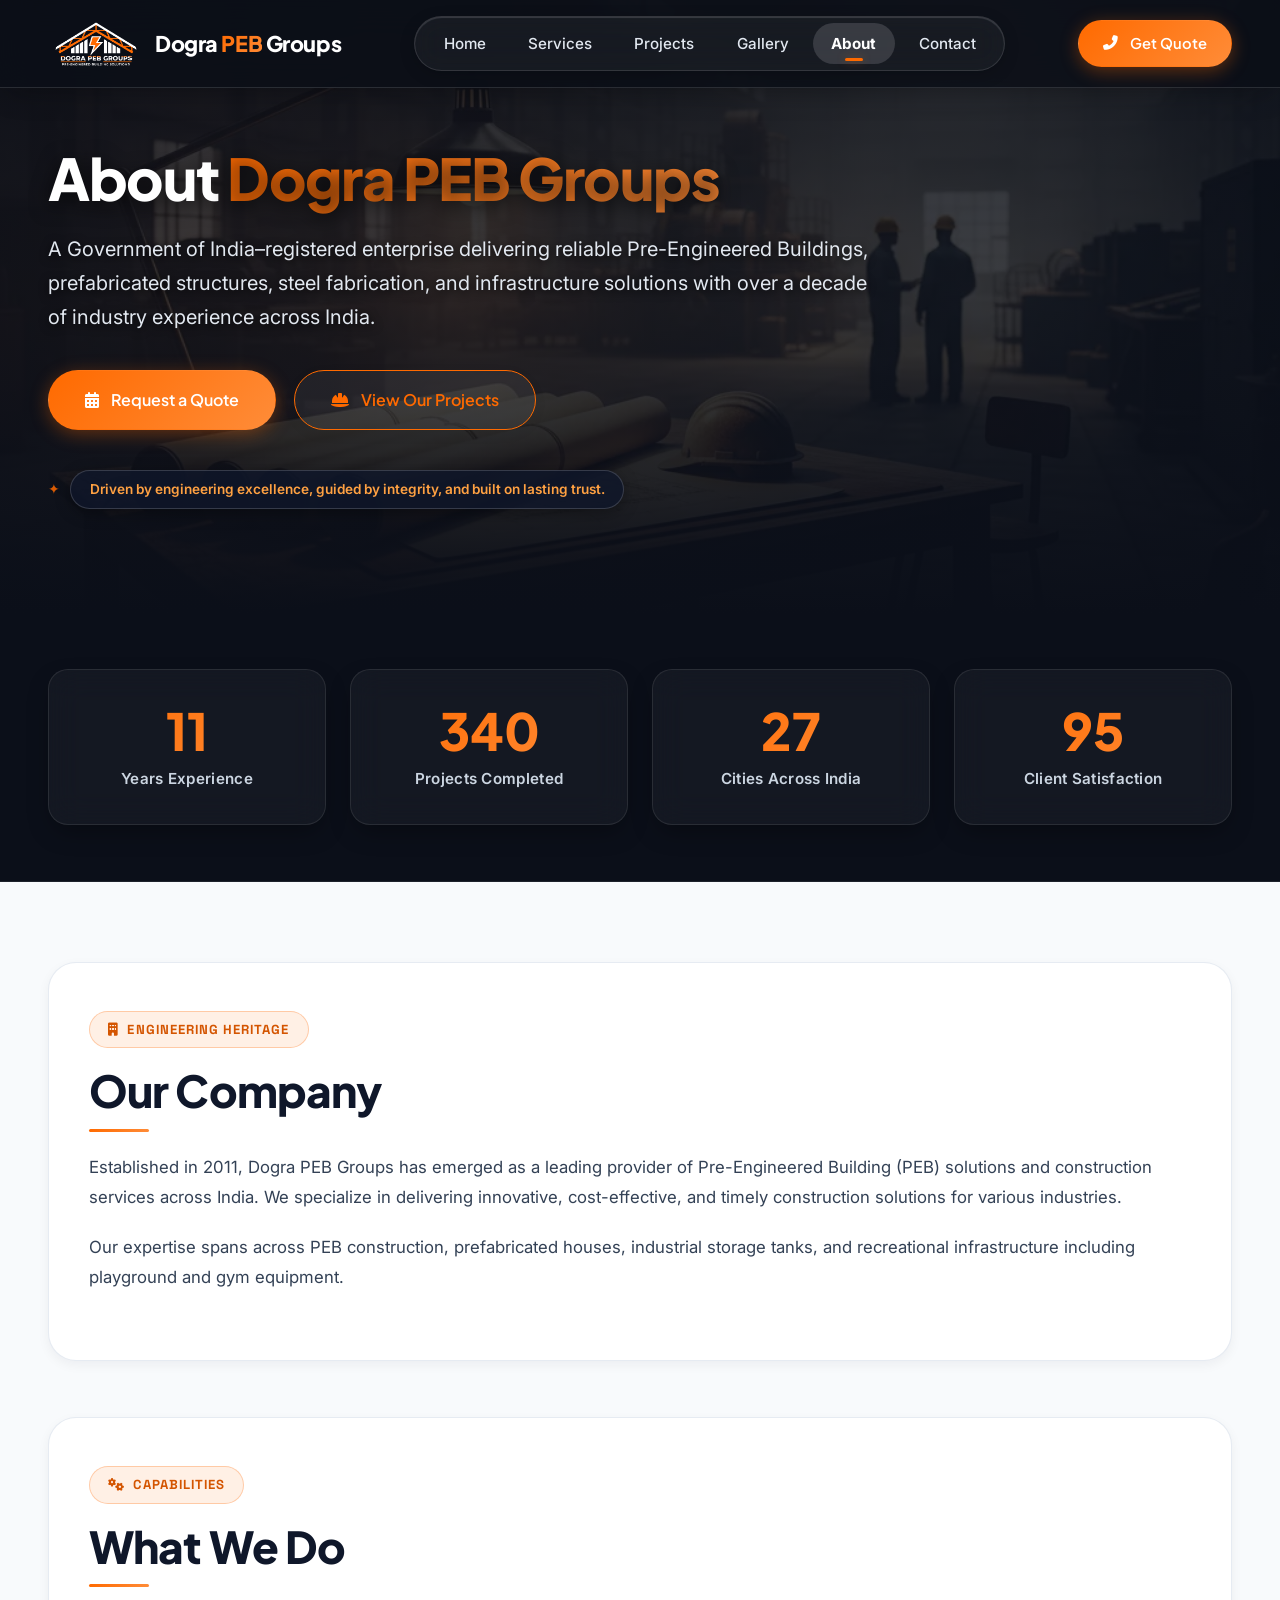
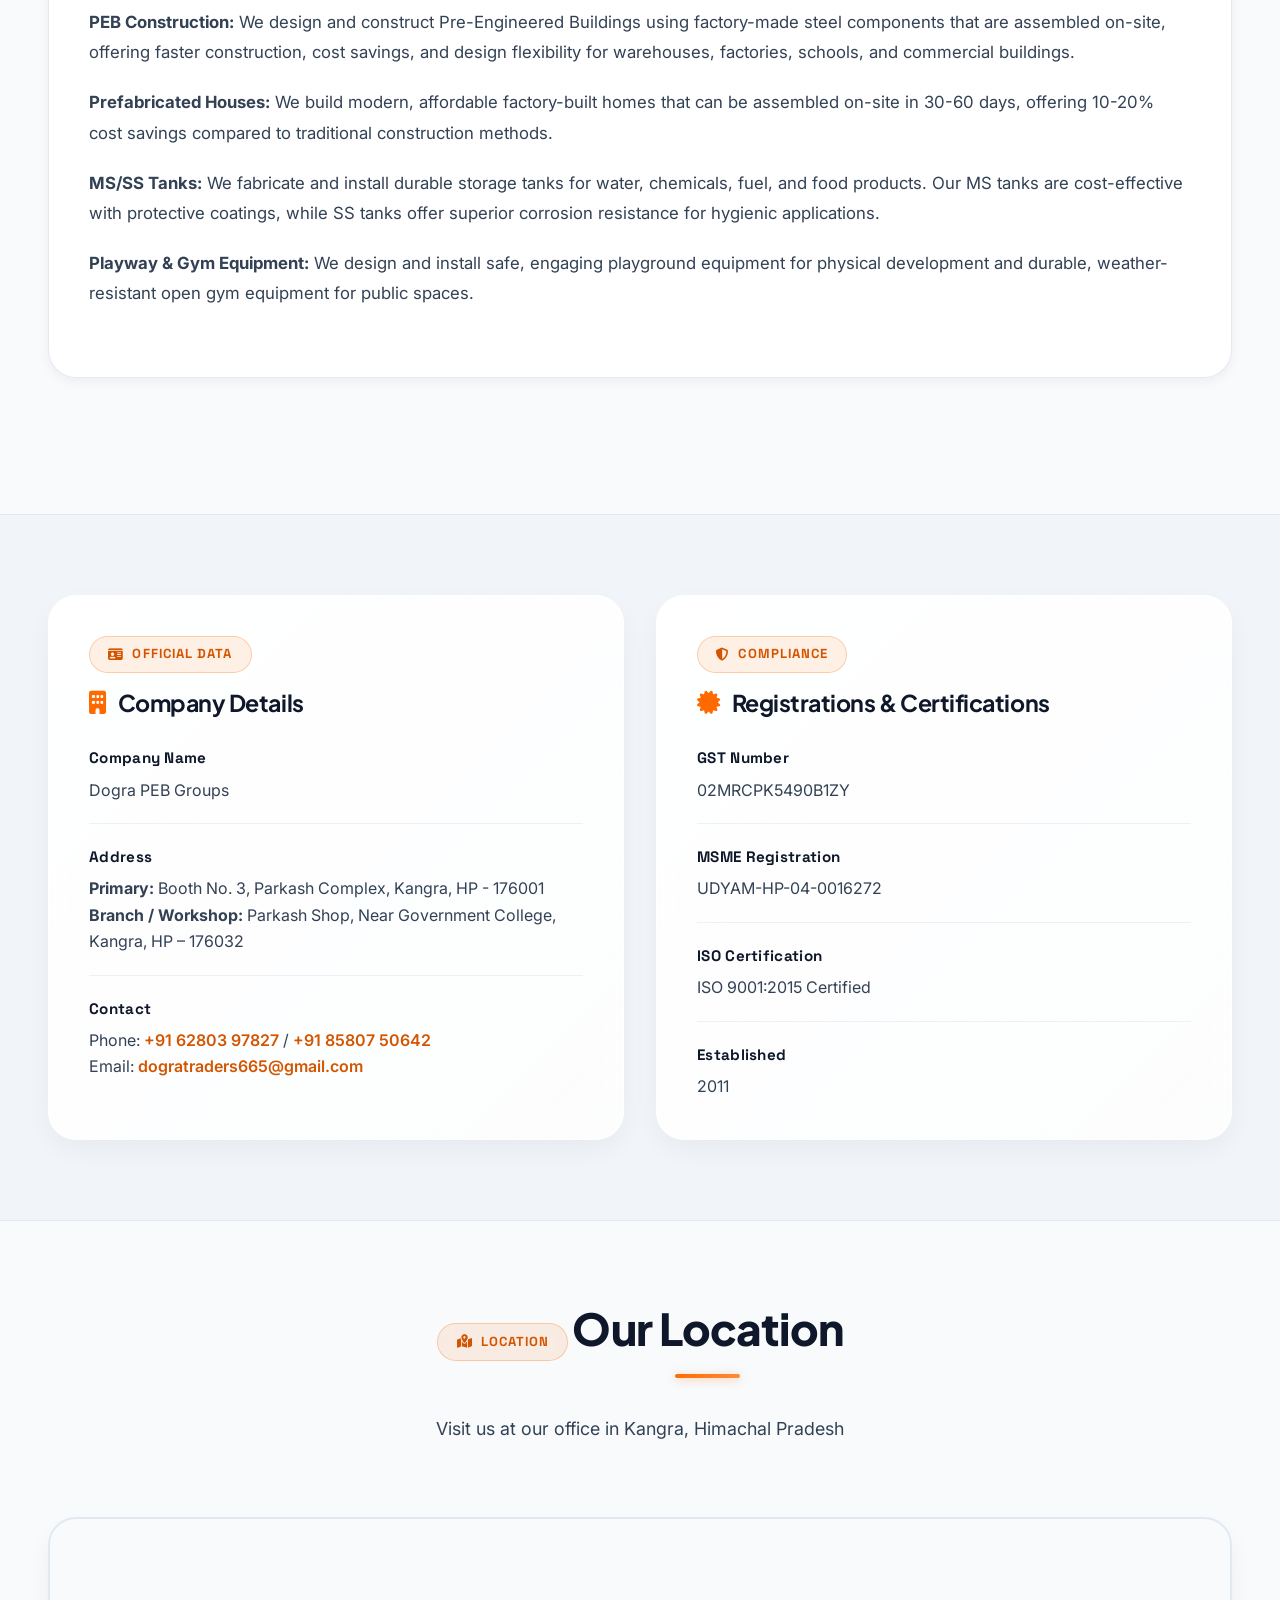
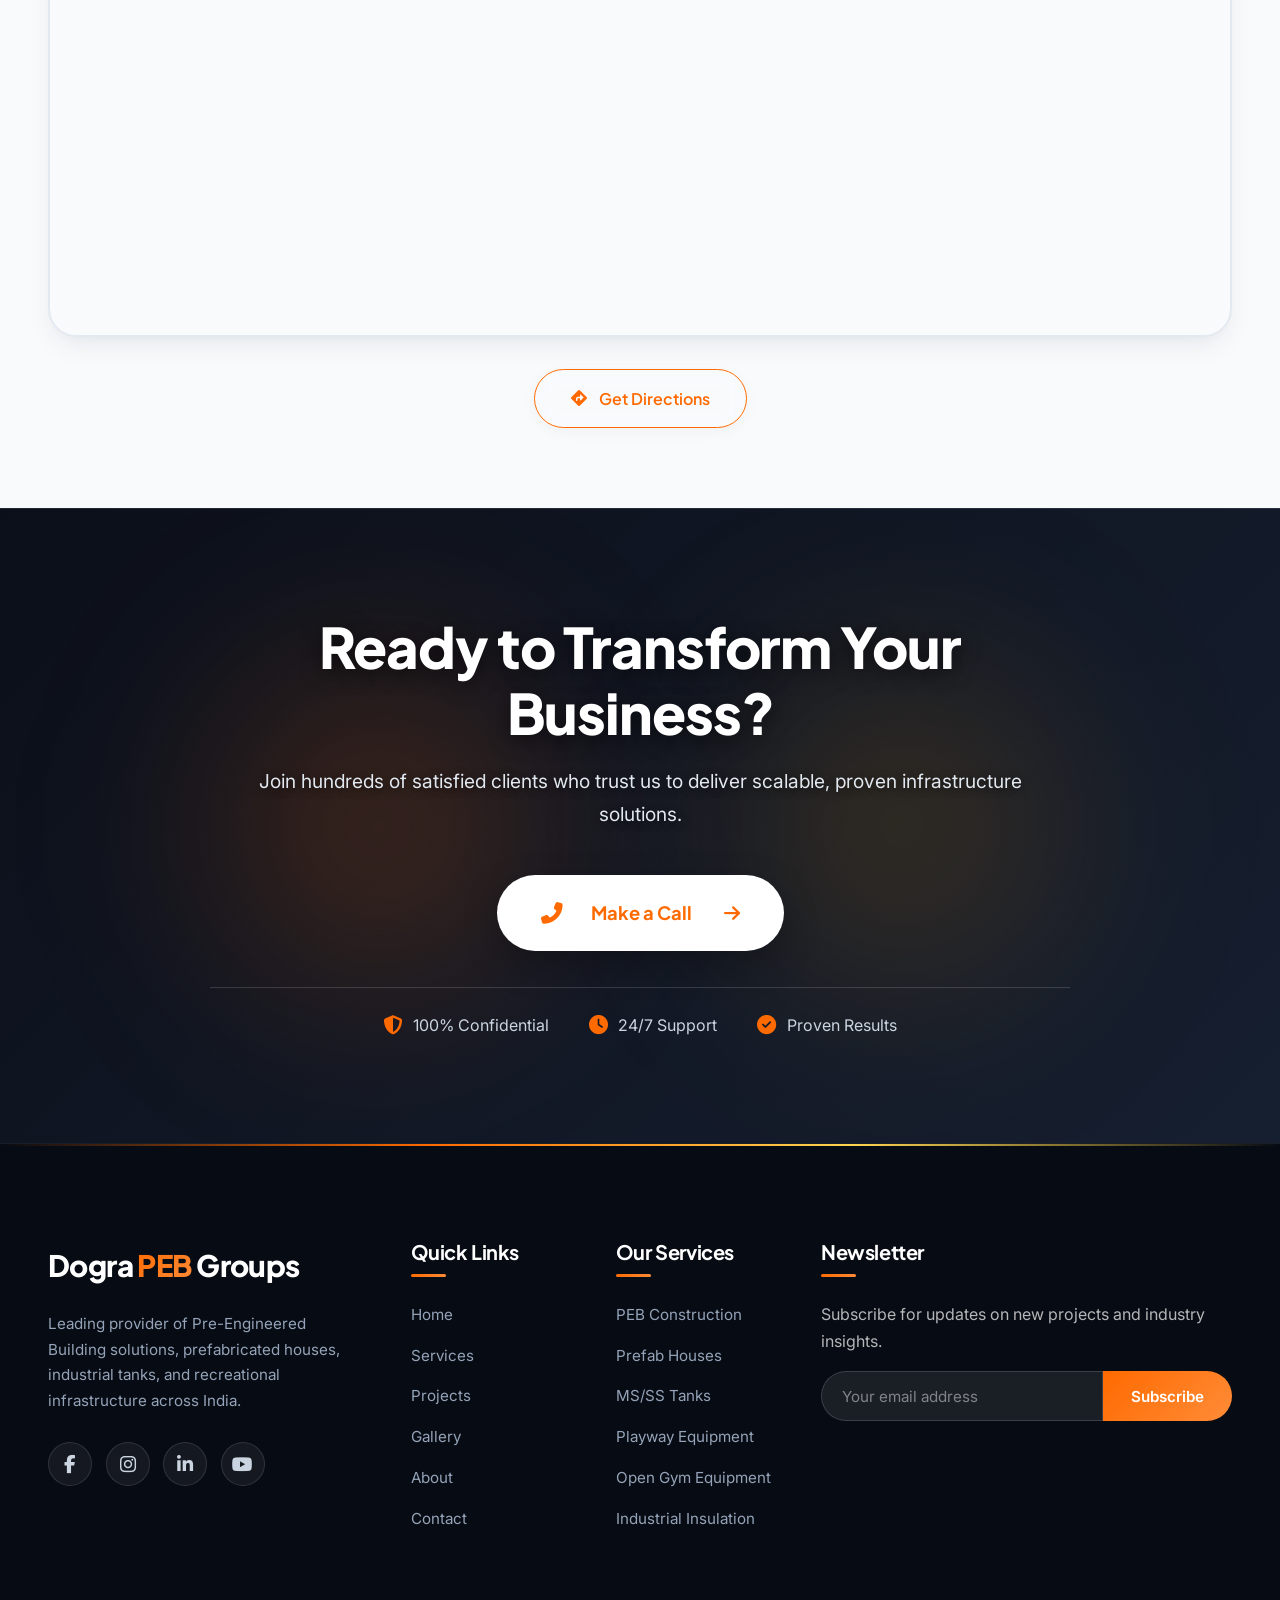
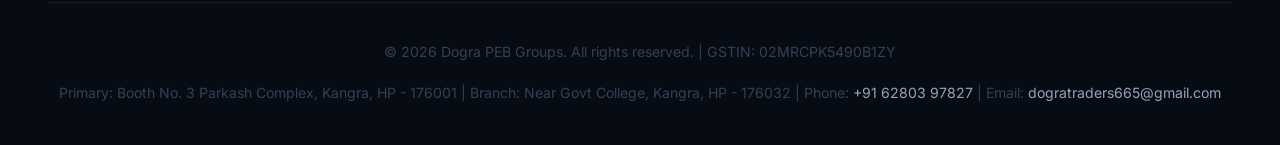
==== commit 68a3ba29: "Final changes" ====
--- a/about-us/index.html
+++ b/about-us/index.html
@@ -34,7 +34,7 @@
     <!-- Fonts & Icons -->
     <link rel="preconnect" href="https://fonts.googleapis.com">
     <link rel="preconnect" href="https://fonts.gstatic.com" crossorigin>
-    <link href="https://fonts.googleapis.com/css2?family=Inter:wght@300;400;500;600;700&family=Space+Grotesk:wght@400;500;600;700&display=swap" rel="stylesheet">
+    <link href="https://fonts.googleapis.com/css2?family=Inter:wght@300;400;500;600;700&family=Plus+Jakarta+Sans:wght@400;500;600;700;800&family=Space+Grotesk:wght@500;600;700&display=swap" rel="stylesheet">
 
     <link rel="stylesheet" href="https://cdnjs.cloudflare.com/ajax/libs/font-awesome/6.4.0/css/all.min.css"
           integrity="sha512-iecdLmaskl7CVkqkXNQ/ZH/XLlvWZOJyj7Yy7tcenmpD1ypASozpmT/E0iPtmFIB46ZmdtAc9eNBvH0H/ZpiBw=="
@@ -144,7 +144,7 @@
         </div>
         <div class="container">
             <div class="hero-content">
-                <h1>About Dogra PEB Groups</h1>
+                <h1>About <span class="highlight">Dogra PEB Groups</span></h1>
                 <p>
                     A Government of India–registered enterprise delivering reliable
                     Pre-Engineered Buildings, prefabricated structures, steel fabrication,
@@ -173,19 +173,19 @@
     <section class="stats-section">
         <div class="container">
             <div class="stats-grid">
-                <div class="stat-item">
+                <div class="stat-item fade-in">
                     <div class="stat-number" data-count="12">0</div>
                     <div class="stat-label">Years Experience</div>
                 </div>
-                <div class="stat-item">
+                <div class="stat-item fade-in">
                     <div class="stat-number" data-count="350">0</div>
                     <div class="stat-label">Projects Completed</div>
                 </div>
-                <div class="stat-item">
+                <div class="stat-item fade-in">
                     <div class="stat-number" data-count="28">0</div>
                     <div class="stat-label">Cities Across India</div>
                 </div>
-                <div class="stat-item">
+                <div class="stat-item fade-in">
                     <div class="stat-number" data-count="98">0</div>
                     <div class="stat-label">Client Satisfaction</div>
                 </div>
@@ -196,13 +196,15 @@
     <!-- About Content -->
     <section class="about-content">
         <div class="container">
-            <div class="about-section">
+            <div class="about-section fade-in">
+                <div class="section-eyebrow"><i class="fas fa-building"></i> Engineering Heritage</div>
                 <h2>Our Company</h2>
                 <p>Established in 2011, Dogra PEB Groups has emerged as a leading provider of Pre-Engineered Building (PEB) solutions and construction services across India. We specialize in delivering innovative, cost-effective, and timely construction solutions for various industries.</p>
                 <p>Our expertise spans across PEB construction, prefabricated houses, industrial storage tanks, and recreational infrastructure including playground and gym equipment.</p>
             </div>
             
-            <div class="about-section">
+            <div class="about-section fade-in">
+                <div class="section-eyebrow"><i class="fas fa-cogs"></i> Capabilities</div>
                 <h2>What We Do</h2>
                 <p><strong>PEB Construction:</strong> We design and construct Pre-Engineered Buildings using factory-made steel components that are assembled on-site, offering faster construction, cost savings, and design flexibility for warehouses, factories, schools, and commercial buildings.</p>
                 
@@ -220,7 +222,8 @@
         <div class="container">
             <div class="info-grid">
                 <!-- Company Details -->
-                <div class="info-card">
+                <div class="info-card fade-in">
+                    <div class="section-eyebrow"><i class="fas fa-id-card"></i> Official Data</div>
                     <h3><i class="fas fa-building"></i> Company Details</h3>
                     <div class="info-item">
                         <div class="info-label">Company Name</div>
@@ -243,7 +246,8 @@
                 </div>
                 
                 <!-- Registrations & Certifications -->
-                <div class="info-card">
+                <div class="info-card fade-in">
+                    <div class="section-eyebrow"><i class="fas fa-shield-alt"></i> Compliance</div>
                     <h3><i class="fas fa-certificate"></i> Registrations & Certifications</h3>
                     <div class="info-item">
                         <div class="info-label">GST Number</div>
@@ -270,6 +274,7 @@
     <section class="map-section">
         <div class="container">
             <div class="section-header">
+                <div class="section-eyebrow"><i class="fas fa-map-marked-alt"></i> Location</div>
                 <h2>Our Location</h2>
                 <p>Visit us at our office in Kangra, Himachal Pradesh</p>
             </div>
--- a/assets/css/style.css
+++ b/assets/css/style.css
@@ -1,87 +1,109 @@
 /* ==========================================================================
-   CSS Design Tokens & Variables - Cohesive, WCAG AA Compliant Theme
+   DOGRA PEB GROUPS - SIGNATURE DESIGN SYSTEM & STYLESHEET
+   Aesthetic: High-End Industrial Glassmorphism, Precision Engineering, Dark Gray & Orange Identity
+   WCAG AA/AAA Compliant Typography, Fluid Responsive Layouts & Micro-Interactions
    ========================================================================== */
+
+/* --------------------------------------------------------------------------
+   1. DESIGN TOKENS & SYSTEM VARIABLES
+   -------------------------------------------------------------------------- */
 :root {
-    /* Brand Colors */
-    --color-primary: #1E2530;
-    --color-primary-light: #2D3748;
-    --color-primary-dark: #111827;
-    
-    /* Brand Accent with WCAG AA Compliance */
+    /* Brand Identity Colors */
+    --color-primary: #0F172A;          /* Slate Dark Gray Foundation */
+    --color-primary-dark: #070B13;     /* Deep Industrial Void */
+    --color-primary-surface: #131C2E;  /* Night Card Surface */
+    --color-primary-light: #1E293B;    /* Lighter Slate Surface */
+    --color-primary-border: rgba(255, 255, 255, 0.1);
+
+    /* Brand Accent: High-Tensile Industrial Orange */
     --color-accent: #FF6A00;
-    --color-accent-hover: #E65A00;
-    --color-accent-dark: #D45500; /* WCAG AA 4.6:1 contrast for text on white */
-    --color-accent-light: #FF8C42;
+    --color-accent-hover: #FF7D1A;
+    --color-accent-dark: #D45500;      /* WCAG AA 4.6:1 text on white */
+    --color-accent-light: #FFA142;
     --color-accent-subtle: rgba(255, 106, 0, 0.12);
     --color-accent-glow: rgba(255, 106, 0, 0.35);
-
-    /* Dynamic Festival Accent Color (overridden by Festival System) */
+    --color-accent-glow-strong: rgba(255, 106, 0, 0.55);
+
+    /* Dynamic Festival Accent Color (overridden dynamically during festivals) */
     --festival-accent: var(--color-accent);
     --festival-accent-glow: var(--color-accent-glow);
 
-    /* Backgrounds & Surfaces */
+    /* Backgrounds & Neutrals */
     --color-bg: #F8FAFC;
+    --color-bg-alt: #F1F5F9;
     --color-surface: #FFFFFF;
     --color-card: #FFFFFF;
-    --color-footer: #0F172A;
-
-    /* Text Colors (WCAG AA Compliant) */
+    --color-footer: #070B13;
+
+    /* Text Colors (High Contrast WCAG Compliant) */
     --color-text: #0F172A;
     --color-text-secondary: #334155;
-    --color-text-light: #526071; /* Enhanced from #6B7280 for 5.1:1 contrast on white */
+    --color-text-muted: #64748B;
     --color-text-inverse: #FFFFFF;
+    --color-text-inverse-muted: #94A3B8;
 
     /* Glassmorphism Design Tokens */
-    --glass-bg-nav: rgba(26, 32, 44, 0.85);
-    --glass-bg-nav-scrolled: rgba(17, 24, 39, 0.94);
-    --glass-bg-card: rgba(255, 255, 255, 0.88);
-    --glass-bg-card-hover: rgba(255, 255, 255, 0.96);
-    --glass-bg-dark: rgba(15, 23, 42, 0.88);
-    --glass-border: rgba(255, 255, 255, 0.18);
-    --glass-border-light: rgba(255, 255, 255, 0.35);
-    --glass-border-card: rgba(226, 232, 240, 0.85);
-    --glass-blur: blur(16px);
-    --glass-blur-lg: blur(24px);
-
-    /* Elevation & Shadows */
+    --glass-blur-sm: blur(10px);
+    --glass-blur: blur(18px);
+    --glass-blur-lg: blur(28px);
+    --glass-blur-xl: blur(40px);
+
+    /* Light Glass (For cards over light backgrounds) */
+    --glass-bg-light: rgba(255, 255, 255, 0.88);
+    --glass-bg-light-hover: rgba(255, 255, 255, 0.96);
+    --glass-border-light: rgba(255, 255, 255, 0.95);
+    --glass-border-light-card: rgba(226, 232, 240, 0.85);
+
+    /* Dark Glass (For header, hero elements, footer, dark modals) */
+    --glass-bg-dark: rgba(15, 23, 42, 0.82);
+    --glass-bg-dark-hover: rgba(15, 23, 42, 0.92);
+    --glass-bg-nav: rgba(11, 15, 23, 0.84);
+    --glass-bg-nav-scrolled: rgba(7, 11, 19, 0.94);
+    --glass-border-dark: rgba(255, 255, 255, 0.12);
+    --glass-border-dark-highlight: rgba(255, 255, 255, 0.22);
+
+    /* Accent Glass */
+    --glass-bg-accent: rgba(255, 106, 0, 0.1);
+    --glass-border-accent: rgba(255, 106, 0, 0.28);
+
+    /* Shadows & Layered Elevation */
     --shadow-xs: 0 1px 3px rgba(0, 0, 0, 0.05);
-    --shadow-sm: 0 4px 12px rgba(15, 23, 42, 0.06);
-    --shadow-md: 0 8px 24px rgba(15, 23, 42, 0.08);
-    --shadow-lg: 0 16px 36px rgba(15, 23, 42, 0.12);
-    --shadow-card: 0 10px 30px -5px rgba(0, 0, 0, 0.05);
-    --shadow-card-hover: 0 20px 40px -10px rgba(0, 0, 0, 0.12), 0 0 1px 1px rgba(255, 106, 0, 0.2);
-
-    /* Consistent Spacing & Radii */
+    --shadow-sm: 0 4px 12px rgba(15, 23, 42, 0.05);
+    --shadow-md: 0 12px 28px -6px rgba(15, 23, 42, 0.08), 0 4px 10px -4px rgba(15, 23, 42, 0.03);
+    --shadow-lg: 0 22px 45px -10px rgba(15, 23, 42, 0.14), 0 8px 16px -6px rgba(15, 23, 42, 0.05);
+    --shadow-card: inset 0 1px 1px 0 rgba(255, 255, 255, 0.9), 0 10px 30px -5px rgba(0, 0, 0, 0.06);
+    --shadow-card-hover: inset 0 1px 2px 0 rgba(255, 255, 255, 1), 0 25px 50px -10px rgba(255, 106, 0, 0.22);
+    --shadow-glow: 0 0 35px var(--color-accent-glow);
+    --shadow-glow-strong: 0 0 50px var(--color-accent-glow-strong);
+
+    /* Gradients */
+    --gradient-accent: linear-gradient(135deg, #FF6A00 0%, #FF8C38 100%);
+    --gradient-accent-reverse: linear-gradient(135deg, #FF8C38 0%, #FF6A00 100%);
+    --gradient-accent-radial: radial-gradient(circle, rgba(255, 106, 0, 0.3) 0%, transparent 70%);
+    --gradient-dark: linear-gradient(135deg, #0F172A 0%, #1E293B 100%);
+    --gradient-dark-radial: radial-gradient(circle, rgba(30, 41, 59, 0.9) 0%, #070B13 100%);
+
+    /* Radii */
     --radius-sm: 8px;
-    --radius: 12px;
-    --radius-lg: 18px;
+    --radius: 14px;
+    --radius-lg: 20px;
+    --radius-xl: 28px;
     --radius-full: 9999px;
 
-    /* Responsive Transitions */
-    --transition-fast: 0.2s cubic-bezier(0.4, 0, 0.2, 1);
-    --transition: 0.3s cubic-bezier(0.4, 0, 0.2, 1);
-    --transition-smooth: 0.4s cubic-bezier(0.16, 1, 0.3, 1);
-
-    --container-width: 1200px;
-    --gradient-accent: linear-gradient(135deg, var(--color-accent), var(--color-accent-light));
-    --gradient-dark: linear-gradient(135deg, var(--color-primary), #2D3748);
-}
-
-/* Smooth Scrolling */
-html {
-    scroll-behavior: smooth;
-    scroll-padding-top: 80px;
-}
-
-/* Reset & Base Styles */
-html {
-    overflow-x: hidden;
-    width: 100%;
-    max-width: 100vw;
-    scroll-behavior: smooth;
-    -webkit-text-size-adjust: 100%;
-}
-
+    /* Transitions */
+    --transition-fast: 0.2s cubic-bezier(0.16, 1, 0.3, 1);
+    --transition: 0.3s cubic-bezier(0.16, 1, 0.3, 1);
+    --transition-smooth: 0.45s cubic-bezier(0.16, 1, 0.3, 1);
+    --transition-spring: 0.5s cubic-bezier(0.175, 0.885, 0.32, 1.275);
+
+    /* Layout Dimensions */
+    --container-width: 1240px;
+    --header-height: 82px;
+}
+
+/* --------------------------------------------------------------------------
+   2. GLOBAL RESETS & BASE STYLES
+   -------------------------------------------------------------------------- */
 *,
 *::before,
 *::after {
@@ -90,8 +112,17 @@
     box-sizing: border-box;
 }
 
+html {
+    scroll-behavior: smooth;
+    scroll-padding-top: var(--header-height);
+    overflow-x: hidden;
+    width: 100%;
+    max-width: 100vw;
+    -webkit-text-size-adjust: 100%;
+}
+
 body {
-    font-family: 'Inter', -apple-system, BlinkMacSystemFont, 'Segoe UI', sans-serif;
+    font-family: 'Inter', -apple-system, BlinkMacSystemFont, 'Segoe UI', Roboto, sans-serif;
     font-size: 16px;
     line-height: 1.7;
     color: var(--color-text);
@@ -100,24 +131,36 @@
     width: 100%;
     position: relative;
     -webkit-font-smoothing: antialiased;
-}
-
-h1,
-h2,
-h3,
-h4,
-h5,
-h6 {
-    font-family: 'Manrope', -apple-system, BlinkMacSystemFont, 'Segoe UI', sans-serif;
+    -moz-osx-font-smoothing: grayscale;
+}
+
+/* Typography Hierarchy */
+h1, h2, h3, h4, h5, h6 {
+    font-family: 'Plus Jakarta Sans', 'Manrope', -apple-system, BlinkMacSystemFont, sans-serif;
     font-weight: 700;
-    line-height: 1.2;
+    line-height: 1.22;
     color: var(--color-primary);
+    letter-spacing: -0.02em;
+}
+
+h1 { font-size: clamp(2.2rem, 4.5vw + 0.5rem, 3.5rem); font-weight: 800; }
+h2 { font-size: clamp(1.85rem, 3.2vw + 0.3rem, 2.75rem); font-weight: 800; }
+h3 { font-size: clamp(1.25rem, 1.8vw + 0.2rem, 1.6rem); font-weight: 700; }
+h4 { font-size: 1.25rem; font-weight: 700; }
+
+p {
+    color: var(--color-text-secondary);
+    margin-bottom: 1rem;
+}
+
+p:last-child {
+    margin-bottom: 0;
 }
 
 a {
     text-decoration: none;
     color: inherit;
-    transition: var(--transition);
+    transition: var(--transition-fast);
 }
 
 img {
@@ -126,3121 +169,64 @@
     display: block;
 }
 
-.container {
-    width: 100%;
-    max-width: var(--container-width);
-    margin: 0 auto;
-    padding: 0 1.5rem;
-}
-
-@media (max-width: 768px) {
-    .container {
-        padding: 0 1.25rem;
-    }
-}
-
-@media (max-width: 480px) {
-    .container {
-        padding: 0 1rem;
-    }
-}
-
-@media (max-width: 360px) {
-    .container {
-        padding: 0 0.75rem;
-    }
-}
-
-.section {
-    padding: 5rem 0;
-    position: relative;
-    overflow-x: clip;
-}
-
-@media (max-width: 768px) {
-    .section {
-        padding: 3.5rem 0;
-    }
-}
-
-.btn {
-    display: inline-flex;
-    align-items: center;
-    justify-content: center;
-    gap: 0.75rem;
-    padding: 1rem 2.25rem;
-    border-radius: 50px;
-    font-weight: 600;
-    font-family: 'Manrope', sans-serif;
-    font-size: 1rem;
-    cursor: pointer;
-    transition: var(--transition);
-    border: none;
-    position: relative;
-    overflow: hidden;
-    z-index: 1;
-}
-
-.btn-primary {
-    background: var(--gradient-accent);
-    color: white;
-    box-shadow: var(--shadow-md);
-}
-
-.btn-primary:hover {
-    transform: translateY(-3px);
-    box-shadow: 0 10px 25px rgba(255, 106, 0, 0.3);
-}
-
-.btn-outline {
-    background: transparent;
-    color: var(--color-accent);
-    border: 2px solid var(--color-accent);
-}
-
-.btn-outline:hover {
-    background: var(--gradient-accent);
-    color: white;
-    transform: translateY(-3px);
-}
-
-.btn::after {
-    content: '';
-    position: absolute;
-    top: 0;
-    left: -100%;
-    width: 100%;
-    height: 100%;
-    background: rgba(255, 255, 255, 0.2);
-    transition: var(--transition);
-    z-index: -1;
-}
-
-.btn:hover::after {
-    left: 100%;
-}
-
-/* Header */
-header {
+button, input, select, textarea {
+    font-family: inherit;
+}
+
+/* Custom Text Selection */
+::selection {
+    background: var(--color-accent);
+    color: #FFFFFF;
+}
+
+/* Custom Scrollbar - Scoped to Root Page */
+html::-webkit-scrollbar {
+    width: 8px;
+}
+html::-webkit-scrollbar-track {
+    background: #0B0F19;
+}
+html::-webkit-scrollbar-thumb {
+    background: linear-gradient(180deg, #FF6A00, #E65100);
+    border-radius: 999px;
+}
+html::-webkit-scrollbar-thumb:hover {
+    background: linear-gradient(180deg, #FF8F00, #FF6A00);
+}
+
+/* Clean, non-intrusive scrollbar for internal containers */
+::-webkit-scrollbar {
+    width: 5px;
+    height: 5px;
+}
+::-webkit-scrollbar-track {
+    background: rgba(0, 0, 0, 0.04);
+    border-radius: 999px;
+}
+::-webkit-scrollbar-thumb {
+    background: rgba(255, 106, 0, 0.4);
+    border-radius: 999px;
+}
+::-webkit-scrollbar-thumb:hover {
+    background: var(--color-accent);
+}
+
+
+/* Top Scroll Progress Indicator */
+.scroll-progress-bar {
     position: fixed;
     top: 0;
     left: 0;
-    width: 100%;
-    background: var(--glass-bg-nav);
-    backdrop-filter: var(--glass-blur);
-    -webkit-backdrop-filter: var(--glass-blur);
-    border-bottom: 1px solid var(--glass-border);
-    z-index: 1000;
-    padding: 1.15rem 0;
-    box-shadow: 0 4px 20px rgba(0, 0, 0, 0.15);
-    transition: var(--transition-smooth);
-}
-
-header.scrolled {
-    padding: 0.7rem 0;
-    background: var(--glass-bg-nav-scrolled);
-    backdrop-filter: var(--glass-blur-lg);
-    -webkit-backdrop-filter: var(--glass-blur-lg);
-    box-shadow: 0 10px 30px rgba(0, 0, 0, 0.25);
-    border-bottom-color: rgba(255, 255, 255, 0.12);
-}
-
-.header-container {
-    display: flex;
-    justify-content: space-between;
-    align-items: center;
-}
-
-.logo {
-    display: flex;
-    align-items: center;
-    gap: 0.65rem;
-    color: white;
-    min-width: 0;
-}
-
-.logo-icon {
-    width: 96px;
-    height: 46px;
-    display: flex;
-    object-fit: contain;
-    flex-shrink: 0;
-    transition: var(--transition);
-}
-
-.logo-icon:hover {
-    filter: drop-shadow(0 0 12px var(--color-accent-glow));
-}
-
-.logo-text {
-    font-family: 'Manrope', sans-serif;
-    font-weight: 800;
-    font-size: 1.35rem;
-    line-height: 1.1;
-    white-space: nowrap;
-}
-
-.logo-text span {
-    background: var(--gradient-accent);
-    -webkit-background-clip: text;
-    -webkit-text-fill-color: transparent;
-    background-clip: text;
-}
-
-@media (max-width: 576px) {
-    .logo-icon {
-        width: 66px;
-        height: 32px;
-    }
-    .logo-text {
-        font-size: 1.1rem;
-    }
-}
-
-@media (max-width: 380px) {
-    .logo {
-        gap: 0.4rem;
-    }
-    .logo-icon {
-        width: 52px;
-        height: 26px;
-    }
-    .logo-text {
-        font-size: 0.95rem;
-    }
-}
-
-/* Navigation */
-.nav-desktop {
-    display: none;
-}
-
-.nav-list {
-    display: flex;
-    list-style: none;
-    gap: 2rem;
-}
-
-.nav-link {
-    color: white;
-    font-weight: 500;
-    position: relative;
-    padding: 0.5rem 0;
-}
-
-.nav-link::after {
-    content: '';
-    position: absolute;
-    bottom: 0;
-    left: 0;
-    width: 0;
-    height: 2px;
-    background: var(--gradient-accent);
-    transition: var(--transition);
-}
-
-.nav-link:hover::after,
-.nav-link.active::after {
-    width: 100%;
-}
-
-.nav-link.active {
-    color: var(--color-accent);
-}
-
-.header-cta {
-    display: none;
-}
-
-.mobile-toggle {
-    display: flex;
-    flex-direction: column;
-    justify-content: center;
-    align-items: center;
-    gap: 5px;
-    width: 44px;
-    height: 44px;
-    padding: 10px;
-    background: transparent;
-    border: none;
-    cursor: pointer;
-    z-index: 1001;
-    border-radius: 8px;
-    transition: background 0.2s ease;
-    flex-shrink: 0;
-}
-
-.mobile-toggle:hover {
-    background: rgba(255, 255, 255, 0.08);
-}
-
-.mobile-toggle span {
-    width: 24px;
-    height: 2.5px;
-    background: white;
-    transition: var(--transition);
-    border-radius: 2px;
-}
-
-.mobile-toggle.active span:nth-child(1) {
-    transform: translateY(7.5px) rotate(45deg);
-}
-
-.mobile-toggle.active span:nth-child(2) {
-    opacity: 0;
-}
-
-.mobile-toggle.active span:nth-child(3) {
-    transform: translateY(-7.5px) rotate(-45deg);
-}
-
-.nav-mobile {
-    position: fixed;
-    top: 0;
-    right: 0;
-    transform: translateX(105%);
-    visibility: hidden;
+    height: 3.5px;
+    width: 0%;
+    background: linear-gradient(90deg, #FF6A00, #FFD54F, #FF6A00);
+    background-size: 200% 100%;
+    animation: ribbonShine 3s linear infinite;
+    z-index: 99999;
+    box-shadow: 0 0 10px rgba(255, 106, 0, 0.8), 0 0 20px rgba(255, 213, 79, 0.5);
     pointer-events: none;
-    width: 85%;
-    max-width: 340px;
-    height: 100vh;
-    background: var(--color-primary);
-    padding: 5rem 2rem 2rem;
-    transition: transform 0.35s cubic-bezier(0.16, 1, 0.3, 1), visibility 0.35s ease;
-    z-index: 999;
-    box-shadow: var(--shadow-lg);
-    overflow-y: auto;
-}
-
-.nav-mobile.active {
-    transform: translateX(0);
-    visibility: visible;
-    pointer-events: auto;
-}
-
-.nav-mobile .nav-list {
-    flex-direction: column;
-    gap: 1.5rem;
-}
-
-.nav-mobile .nav-link {
-    font-size: 1.25rem;
-    padding: 0.75rem 0;
-    border-bottom: 1px solid rgba(255, 255, 255, 0.1);
-}
-
-.nav-overlay {
-    position: fixed;
-    top: 0;
-    left: 0;
-    width: 100%;
-    height: 100%;
-    background: rgba(0, 0, 0, 0.7);
-    z-index: 998;
-    opacity: 0;
-    visibility: hidden;
-    transition: var(--transition);
-}
-
-.nav-overlay.active {
-    opacity: 1;
-    visibility: visible;
-}
-
-/* Hero Section */
-.hero {
-    min-height: 100vh;
-    display: flex;
-    align-items: center;
-    position: relative;
-    overflow: hidden;
-    background: var(--gradient-dark);
-    padding: 6rem 0 4rem;
-}
-
-.hero-bg {
-    position: absolute;
-    top: 0;
-    left: 0;
-    width: 100%;
-    height: 100%;
-    opacity: 0.7;
-    z-index: 1;
-}
-
-.hero-bg img {
-    width: 100%;
-    height: 100%;
-    object-fit: cover;
-    opacity: 0.7;
-}
-
-.banner {
-    position: absolute;
-    inset: 0;
-    width: 100%;
-    opacity: 0;
-    transition: opacity 1s ease-in-out;
-}
-
-.banner.active {
-    opacity: 1;
-    z-index: 1;
-}
-
-.banner-wrapper {
-    position: relative;
-    overflow: hidden;
-}
-
-/* full and mobile banners */
-#full-banners, .banner-full {
-    display: block;
-}
-#mb-banners, .banner-mb {
-    display: none;
-}
-@media (max-width: 576px) {
-    #full-banners, .banner-full {
-        display: none;
-    }
-
-    #mb-banners, .banner-mb {
-        display: block;
-    }
-}
-
-
-.hero-content {
-    position: relative;
-    z-index: 2;
-    color: white;
-    max-width: 900px;
-    animation: fadeUp 1s ease-out;
-}
-
-.hero h1 {
-    font-size: clamp(1.75rem, 4vw + 0.6rem, 2.85rem);
-    margin-bottom: 20px;
-    margin-top: 20px;
-    color: white;
-    line-height: 1.15;
-    word-wrap: break-word;
-    overflow-wrap: break-word;
-}
-
-.hero p {
-    font-size: clamp(1rem, 1.2vw + 0.45rem, 1.25rem);
-    margin-bottom: 2.5rem;
-    color: #F8FAFC !important;
-    text-shadow: 0 2px 10px rgba(0, 0, 0, 0.9);
-    max-width: 800px;
-    line-height: 1.65;
-}
-
-.hero-btns {
-    display: flex;
-    flex-wrap: wrap;
-    gap: 1rem;
-    margin-bottom: 2.5rem;
-}
-
-@media (max-width: 480px) {
-    .hero-btns {
-        flex-direction: column;
-        width: 100%;
-    }
-
-    .hero-btns .btn {
-        width: 100%;
-        justify-content: center;
-    }
-}
-
-.hero-trust {
-    margin-top: 18px;
-    letter-spacing: 0.5px;
-    display: flex;
-    flex-wrap: wrap;
-    align-items: center;
-    gap: 0.5rem;
-}
-
-.hero-trust span.innertext {
-    background: rgba(15, 23, 42, 0.85);
-    backdrop-filter: blur(12px);
-    -webkit-backdrop-filter: blur(12px);
-    border: 1px solid rgba(255, 255, 255, 0.15);
-    padding: 6px 14px;
-    color: var(--color-accent);
-    font-size: 13.5px;
-    font-weight: 600;
-    border-radius: 999px;
-    display: inline-flex;
-    align-items: center;
-    gap: 6px;
-    box-shadow: 0 4px 15px rgba(0, 0, 0, 0.25);
-    transition: all 0.3s ease;
-}
-
-span.innertext:hover {
-    background: rgba(255, 106, 0, 0.18);
-    border-color: rgba(255, 106, 0, 0.4);
-    transform: translateY(-2px);
-}
-
-.hero-trust span.separator {
-    font-size: 16px;
-    color: var(--color-accent);
-    margin: 0 4px;
-    font-weight: 500;
-    margin-top: 2px;
-}
-
-span.separator-mb {
-    display: none;
-}
-
-@media (max-width: 600px) {
-    .hero-trust {
-        flex-direction: column;
-        align-items: flex-start;
-        gap: 0.6rem;
-    }
-
-    .hero-trust span.separator {
-        display: none !important;
-    }
-
-    .hero-trust span.innertext {
-        width: 100%;
-        font-size: 0.82rem;
-    }
-}
-
-.hero-stats {
-    display: flex;
-    flex-wrap: wrap;
-    gap: 2rem;
-    padding-top: 2rem;
-    border-top: 1px solid rgba(255, 255, 255, 0.1);
-}
-
-.stat-item {
-    text-align: center;
-}
-
-.stat-number {
-    font-size: 2.5rem;
-    font-weight: 800;
-    color: var(--color-accent);
-    line-height: 1;
-    margin-bottom: 0.5rem;
-}
-
-.stat-label {
-    font-size: 0.9rem;
-    color: rgba(255, 255, 255, 0.7);
-    text-transform: uppercase;
-    letter-spacing: 1px;
-}
-
-/* Services Section */
-.section-header {
-    text-align: center;
-    margin-bottom: 4rem;
-}
-
-.section-header h2 {
-    font-size: 2.5rem;
-    margin-bottom: 1rem;
-    position: relative;
-    display: inline-block;
-}
-
-.section-header h2::after {
-    content: '';
-    position: absolute;
-    bottom: -10px;
-    left: 50%;
-    transform: translateX(-50%);
-    width: 80px;
-    height: 4px;
-    background: var(--gradient-accent);
-    border-radius: 2px;
-}
-
-.section-header p {
-    max-width: 700px;
-    margin: 0 auto;
-    color: var(--color-text-light);
-}
-
-.services-slider {
-    position: relative;
-    overflow: hidden;
-    margin: 0 -1rem;
-}
-
-.services-track {
-    display: flex;
-    transition: transform 0.5s ease;
-    padding: 1rem;
-}
-
-.service-card {
-    flex: 0 0 100%;
-    background: #262c3514;
-    border-radius: var(--radius);
-    padding: 2.5rem;
-    box-shadow: var(--shadow-sm);
-    transition: var(--transition);
-    text-align: center;
-    border: 1px solid rgba(0, 0, 0, 0.05);
-    margin: 0 0.5rem;
-}
-
-.service-card:hover {
-    transform: translateY(-10px);
-    box-shadow: var(--shadow-lg);
-}
-
-.service-icon {
-    width: 80px;
-    height: 80px;
-    margin: 0 auto 1.5rem;
-    background: rgba(255, 106, 0, 0.1);
-    border-radius: 20px;
-    display: flex;
-    align-items: center;
-    justify-content: center;
-    color: var(--color-accent);
-    font-size: 2rem;
-    transition: var(--transition);
-}
-
-.service-card:hover .service-icon {
-    background: var(--gradient-accent);
-    color: white;
-    transform: scale(1.1);
-}
-
-.service-card h3 {
-    margin-bottom: 1rem;
-}
-
-.service-features {
-    list-style: none;
-    margin: 1.5rem 0;
-    text-align: left;
-}
-
-.service-features li {
-    margin-bottom: 0.75rem;
-    padding-left: 1.75rem;
-    position: relative;
-    color: var(--color-text);
-}
-
-.service-features li::before {
-    content: '✓';
-    position: absolute;
-    left: 0;
-    color: var(--color-accent);
-    font-weight: bold;
-}
-
-.slider-controls {
-    display: flex;
-    justify-content: center;
-    align-items: center;
-    gap: 2rem;
-    margin-top: 2rem;
-}
-
-.slider-btn {
-    width: 45px;
-    height: 45px;
-    border-radius: 50%;
-    background: var(--color-card);
-    border: 2px solid var(--color-accent);
-    color: var(--color-accent);
-    cursor: pointer;
-    display: flex;
-    align-items: center;
-    justify-content: center;
-    transition: var(--transition);
-}
-
-.slider-btn:hover {
-    background: var(--gradient-accent);
-    color: white;
-    transform: scale(1.1);
-}
-
-.slider-dots {
-    display: flex;
-    gap: 0.75rem;
-}
-
-.slider-dot {
-    width: 12px;
-    height: 12px;
-    border-radius: 50%;
-    background: rgba(34, 40, 49, 0.2);
-    cursor: pointer;
-    transition: var(--transition);
-}
-
-.slider-dot.active {
-    background: var(--gradient-accent);
-    transform: scale(1.2);
-}
-
-/* Projects Section */
-.projects-grid {
-    display: grid;
-    grid-template-columns: 1fr;
-    gap: 2rem;
-}
-
-.project-card {
-    background: var(--color-card);
-    border-radius: var(--radius);
-    overflow: hidden;
-    box-shadow: var(--shadow-sm);
-    transition: var(--transition);
-    height: 100%;
-    display: flex;
-    flex-direction: column;
-}
-
-.project-card:hover {
-    transform: translateY(-10px);
-    box-shadow: var(--shadow-lg);
-}
-
-.project-image {
-    height: 250px;
-    overflow: hidden;
-    position: relative;
-}
-
-.project-image img {
-    width: 100%;
-    height: 100%;
-    object-fit: cover;
-    transition: var(--transition);
-}
-
-.project-card:hover .project-image img {
-    transform: scale(1.1);
-}
-
-.project-overlay {
-    position: absolute;
-    top: 0;
-    left: 0;
-    width: 100%;
-    height: 100%;
-    background: linear-gradient(to top, rgba(34, 40, 49, 0.8), transparent);
-    display: flex;
-    align-items: flex-end;
-    padding: 1.5rem;
-    opacity: 0;
-    transition: var(--transition);
-}
-
-.project-card:hover .project-overlay {
-    opacity: 1;
-}
-
-.project-content {
-    padding: 1.75rem;
-    flex-grow: 1;
-    display: flex;
-    flex-direction: column;
-}
-
-.project-tags {
-    display: flex;
-    flex-wrap: wrap;
-    gap: 0.5rem;
-    margin: 0.75rem 0 1.5rem;
-}
-
-.project-tag {
-    background: rgba(255, 106, 0, 0.1);
-    color: var(--color-accent);
-    padding: 0.4rem 1rem;
-    border-radius: 50px;
-    font-size: 13px;
-    font-weight: 500;
-}
-
-/* Gallery Section */
-.gallery-grid {
-    display: grid;
-    grid-template-columns: repeat(2, 1fr);
-    gap: 1rem;
-}
-#gallery .gallery-grid {
-    grid-template-columns: repeat(2, 1fr);
-}
-
-.gallery-item {
-    position: relative;
-    border-radius: var(--radius);
-    overflow: hidden;
-    cursor: pointer;
-    aspect-ratio: 1;
-}
-
-.gallery-item img {
-    width: 100%;
-    height: 100%;
-    object-fit: cover;
-    transition: var(--transition);
-}
-
-.gallery-item:hover img {
-    transform: scale(1.1);
-}
-
-.gallery-overlay {
-    position: absolute;
-    top: 0;
-    left: 0;
-    width: 100%;
-    height: 100%;
-    background: linear-gradient(to top, rgba(34, 40, 49, 0.8), transparent);
-    display: flex;
-    align-items: flex-end;
-    padding: 1.5rem;
-    opacity: 0;
-    transition: var(--transition);
-}
-
-.gallery-item:hover .gallery-overlay {
-    opacity: 1;
-}
-
-.gallery-caption {
-    color: white;
-    transform: translateY(15px);
-    transition: var(--transition);
-}
-
-.gallery-item:hover .gallery-caption {
-    transform: translateY(0);
-}
-.gallery-project {
-    margin-bottom: 3.5rem;
-}
-
-.gallery-project-title {
-    font-size: 1.35rem;
-    font-weight: 600;
-    margin-bottom: 1.25rem;
-    color: var(--color-primary);
-    position: relative;
-}
-
-.gallery-project-title::after {
-    content: "";
-    width: 60px;
-    height: 3px;
-    background: var(--gradient-accent);
-    display: block;
-    margin-top: 0.5rem;
-    border-radius: 2px;
-}
-
-/* FAQ Section */
-.faq-container {
-    max-width: 800px;
-    margin: 0 auto;
-}
-
-.faq-item {
-    background: var(--color-card);
-    border-radius: var(--radius);
-    margin-bottom: 1rem;
-    overflow: hidden;
-    box-shadow: var(--shadow-sm);
-    transition: var(--transition);
-}
-
-.faq-item:hover {
-    box-shadow: var(--shadow-md);
-}
-
-.faq-question {
-    padding: 1.5rem;
-    font-weight: 600;
-    cursor: pointer;
-    display: flex;
-    justify-content: space-between;
-    align-items: center;
-    color: var(--color-primary);
-    transition: var(--transition);
-}
-
-.faq-question:hover {
-    color: var(--color-accent);
-}
-
-.faq-question.active {
-    color: var(--color-accent);
-}
-
-.faq-icon {
-    transition: var(--transition);
-    font-weight: bold;
-    color: var(--color-accent);
-    min-width: 24px;
-    text-align: center;
-}
-
-.faq-question.active .faq-icon {
-    transform: rotate(180deg);
-}
-
-.faq-answer {
-    padding: 0 1.5rem;
-    max-height: 0;
-    overflow: hidden;
-    transition: var(--transition);
-}
-
-.faq-answer.active {
-    padding: 0 1.5rem 1.5rem;
-    max-height: 1000px;
-}
-
-/* Contact Section */
-.contact-container {
-    display: grid;
-    grid-template-columns: 1fr;
-    gap: 3rem;
-}
-
-.contact-info {
-    display: grid;
-    grid-template-columns: 1fr;
-    gap: 2rem;
-}
-
-.contact-info.hm-page {
-    display: grid !important;
-    grid-template-columns: repeat(4, 1fr) !important;
-    gap: 1.5rem;
-    background: transparent !important;
-    padding: 0 !important;
-    border-radius: 0 !important;
-}
-
-@media (max-width: 1100px) {
-    .contact-info.hm-page {
-        grid-template-columns: repeat(2, 1fr) !important;
-    }
-}
-
-@media (max-width: 600px) {
-    .contact-info.hm-page {
-        grid-template-columns: 1fr !important;
-    }
-}
-
-.contact-item {
-    background: rgba(255, 255, 255, 0.88) !important;
-    backdrop-filter: blur(20px) !important;
-    -webkit-backdrop-filter: blur(20px) !important;
-    border: 1px solid rgba(255, 255, 255, 0.9) !important;
-    border-radius: 18px !important;
-    padding: 2rem 1.6rem !important;
-    box-shadow: 0 10px 30px -10px rgba(0, 0, 0, 0.08), 0 0 0 1px rgba(255, 255, 255, 0.6) !important;
-    display: flex !important;
-    flex-direction: column !important;
-    align-items: flex-start !important;
-    gap: 1.15rem !important;
-    transition: all 0.35s cubic-bezier(0.16, 1, 0.3, 1) !important;
-    position: relative !important;
-    overflow: hidden !important;
-    height: 100% !important;
-}
-
-.contact-item::before {
-    content: '';
-    position: absolute;
-    top: 0;
-    left: 0;
-    right: 0;
-    height: 4px;
-    background: var(--gradient-accent);
-    opacity: 0;
-    transition: opacity 0.35s ease;
-}
-
-.contact-item:hover {
-    transform: translateY(-6px) !important;
-    background: rgba(255, 255, 255, 0.96) !important;
-    box-shadow: 0 22px 45px -10px rgba(255, 106, 0, 0.25), 0 0 0 1px rgba(255, 106, 0, 0.4) !important;
-    border-color: rgba(255, 106, 0, 0.35) !important;
-}
-
-.contact-item:hover::before {
-    opacity: 1;
-}
-
-.contact-icon {
-    width: 52px;
-    height: 52px;
-    background: rgba(255, 106, 0, 0.12) !important;
-    border-radius: 14px;
-    display: flex;
-    align-items: center;
-    justify-content: center;
-    color: var(--color-accent) !important;
-    flex-shrink: 0;
-    font-size: 1.35rem;
-    box-shadow: 0 4px 14px rgba(255, 106, 0, 0.15);
-    transition: all 0.35s cubic-bezier(0.16, 1, 0.3, 1);
-}
-
-.contact-item:hover .contact-icon {
-    background: var(--gradient-accent) !important;
-    color: #FFFFFF !important;
-    transform: scale(1.1) rotate(5deg);
-    box-shadow: 0 8px 24px rgba(255, 106, 0, 0.45);
-}
-
-.contact-item h3 {
-    font-size: 1.25rem;
-    font-weight: 700;
-    color: var(--color-primary);
-    margin-bottom: 0.5rem;
-    letter-spacing: -0.2px;
-    font-family: 'Manrope', sans-serif;
-}
-
-.contact-item p {
-    color: var(--color-text-secondary);
-    font-size: 0.95rem;
-    line-height: 1.6;
-    margin-bottom: 0.4rem;
-}
-
-.contact-item p a {
-    color: var(--color-primary);
-    font-weight: 600;
-    transition: color 0.2s ease;
-}
-
-.contact-item p a:hover {
-    color: var(--color-accent);
-}
-
-.contact-form {
-    background: var(--color-card);
-    padding: 2.5rem;
-    border-radius: var(--radius);
-    box-shadow: var(--shadow-md);
-}
-
-.form-group {
-    margin-bottom: 1.5rem;
-}
-
-.form-group label {
-    display: block;
-    margin-bottom: 0.5rem;
-    font-weight: 500;
-    color: var(--color-primary);
-}
-
-.form-control {
-    width: 100%;
-    padding: 1rem;
-    border: 1px solid #E5E7EB;
-    border-radius: var(--radius);
-    font-family: 'Inter', sans-serif;
-    font-size: 1rem;
-    transition: var(--transition);
-    background: var(--color-bg);
-    color: var(--color-text);
-}
-
-.form-control:focus {
-    outline: none;
-    border-color: var(--color-accent);
-    box-shadow: 0 0 0 3px rgba(255, 106, 0, 0.1);
-}
-
-.map-container {
-    height: 300px;
-    background: linear-gradient(135deg, rgba(255, 106, 0, 0.05), rgba(34, 40, 49, 0.05));
-    border-radius: var(--radius);
-    display: flex;
-    align-items: center;
-    justify-content: center;
-    color: var(--color-text-light);
-    margin-top: 3rem;
-    border: 2px dashed rgba(255, 106, 0, 0.2);
-}
-
-/* CTA Section Styling */
-.cta-section {
-    background: linear-gradient(var(--color-accent), var(--color-accent-light));
-    padding: 3rem 0;
-    margin-bottom: 50px;
-    position: relative;
-    overflow: hidden;
-}
-
-
-.cta-content {
-    position: relative;
-    z-index: 2;
-    max-width: 800px;
-    margin: 0 auto;
-    text-align: center;
-    color: white;
-}
-
-/* Typography */
-.cta-heading {
-    font-size: 2.8rem;
-    font-weight: 700;
-    margin-bottom: 20px;
-    color: #fff;
-    line-height: 1.2;
-    text-shadow: 0 2px 4px rgba(0, 0, 0, 0.1);
-}
-
-.cta-subheading {
-    font-size: 1.2rem;
-    margin-bottom: 40px;
-    opacity: 0.9;
-    line-height: 1.6;
-    max-width: 700px;
-    margin-left: auto;
-    margin-right: auto;
-}
-
-/* Enhanced Button Styling */
-.cta-button-container {
-    margin-bottom: 10px;
-}
-
-.btn-get-started {
-    display: inline-flex;
-    align-items: center;
-    background: white;
-    color: var(--color-accent);
-    padding: 18px 40px;
-    border-radius: 50px;
-    text-decoration: none;
-    font-weight: 600;
-    font-size: 1.1rem;
-    box-shadow: 0 10px 30px rgba(0, 0, 0, 0.15);
-    transition: all 0.3s cubic-bezier(0.175, 0.885, 0.32, 1.275);
-    position: relative;
-    overflow: hidden;
-    margin-bottom: 20px;
-    border: none;
-    cursor: pointer;
-}
-
-.btn-get-started:hover {
-    transform: translateY(-5px);
-    box-shadow: 0 15px 35px rgba(0, 0, 0, 0.2);
-    color: var(--color-accent);
-}
-
-.btn-get-started:active {
-    transform: translateY(-2px);
-}
-
-.btn-icon {
-    font-size: 1.4rem;
-    margin-right: 15px;
-    transition: transform 0.3s ease;
-}
-
-.btn-get-started:hover .btn-icon {
-    transform: scale(1.2) rotate(-10deg);
-}
-
-.btn-text {
-    display: flex;
-    flex-direction: column;
-    align-items: flex-start;
-    text-align: left;
-}
-
-.btn-main-text {
-    font-size: 1.3rem;
-    font-weight: 700;
-    line-height: 1.2;
-}
-
-.btn-arrow {
-    margin-left: 20px;
-    font-size: 1.2rem;
-    transition: transform 0.3s ease;
-}
-
-.btn-get-started:hover .btn-arrow {
-    transform: translateX(5px);
-}
-
-/* Secondary Option */
-.cta-alternative {
-    margin-top: 15px;
-}
-
-.cta-alternative p {
-    font-size: 1rem;
-    opacity: 0.9;
-}
-
-.phone-link {
-    color: white;
-    font-weight: 600;
-    text-decoration: none;
-    border-bottom: 1px dotted rgba(255, 255, 255, 0.5);
-    transition: all 0.2s ease;
-    padding-bottom: 2px;
-    margin-left: 5px;
-}
-
-.phone-link:hover {
-    color: #fff;
-    border-bottom: 1px solid white;
-    opacity: 1;
-}
-
-.phone-link i {
-    margin-right: 5px;
-}
-
-/* Trust Indicators */
-.trust-indicators {
-    display: flex;
-    justify-content: center;
-    flex-wrap: wrap;
-    gap: 30px;
-    margin-top: 0;
-    padding-top: 10px;
-    border-top: 1px solid rgba(255, 255, 255, 0.2);
-}
-
-.trust-item {
-    display: flex;
-    align-items: center;
-    font-size: 0.95rem;
-}
-
-.trust-item i {
-    margin-right: 8px;
-    color: rgba(255, 255, 255, 0.9);
-    font-size: 1.1rem;
-}
-
-/* Responsive Design */
-@media (max-width: 768px) {
-    .cta-section {
-        padding: 60px 20px;
-    }
-    
-    .cta-heading {
-        font-size: 2.2rem;
-    }
-    
-    .cta-subheading {
-        font-size: 1.1rem;
-    }
-    
-    .btn-get-started {
-        padding: 16px 30px;
-        font-size: 1rem;
-        flex-direction: row;
-        text-align: center;
-    }
-    
-    .btn-icon {
-        margin-right: 0;
-        margin-bottom: 0;
-    }
-    
-    .btn-text {
-        align-items: center;
-        text-align: center;
-    }
-    
-    .btn-arrow {
-        margin-left: 0;
-        margin-top: 0;
-    }
-    
-    .trust-indicators {
-        flex-direction: column;
-        gap: 15px;
-    }
-}
-
-/* Animation for entrance */
-@keyframes fadeInUp {
-    from {
-        opacity: 0;
-        transform: translateY(30px);
-    }
-    to {
-        opacity: 1;
-        transform: translateY(0);
-    }
-}
-
-.cta-content {
-    animation: fadeInUp 0.8s ease-out;
-}
-
-/* Footer */
-footer {
-    background: var(--color-footer);
-    color: white;
-    padding: 5rem 0 2rem;
-}
-
-.footer-grid {
-    display: grid;
-    grid-template-columns: 1fr;
-    gap: 2.5rem;
-    margin-bottom: 3rem;
-    min-width: 0;
-}
-
-.footer-about {
-    min-width: 0;
-    word-wrap: break-word;
-    overflow-wrap: break-word;
-}
-
-.footer-logo {
-    font-family: 'Manrope', sans-serif;
-    font-weight: 800;
-    font-size: clamp(1.35rem, 3vw, 2rem);
-    margin-bottom: 1.25rem;
-    line-height: 1.1;
-    word-wrap: break-word;
-}
-
-.footer-logo span {
-    background: var(--gradient-accent);
-    -webkit-background-clip: text;
-    -webkit-text-fill-color: transparent;
-    background-clip: text;
-}
-
-.footer-about p {
-    color: rgba(255, 255, 255, 0.7);
-    margin-bottom: 1.5rem;
-    word-wrap: break-word;
-    overflow-wrap: break-word;
-    line-height: 1.6;
-}
-
-.footer-heading {
-    font-size: 1.25rem;
-    margin-bottom: 1.5rem;
-    color: white;
-    position: relative;
-    padding-bottom: 0.75rem;
-}
-
-.footer-heading::after {
-    content: '';
-    position: absolute;
-    bottom: 0;
-    left: 0;
-    width: 40px;
-    height: 3px;
-    background: var(--gradient-accent);
-    border-radius: 2px;
-}
-
-.footer-links {
-    list-style: none;
-}
-
-.footer-links li {
-    margin-bottom: 0.75rem;
-}
-
-.footer-links a {
-    color: rgba(255, 255, 255, 0.7);
-    transition: var(--transition);
-}
-
-.footer-links a:hover {
-    color: var(--color-accent);
-    padding-left: 5px;
-}
-
-.footer-social {
-    display: flex;
-    gap: 1rem;
-    margin-top: 1.5rem;
-}
-
-.social-icon {
-    width: 45px;
-    height: 45px;
-    border-radius: 12px;
-    background: rgba(255, 255, 255, 0.1);
-    display: flex;
-    align-items: center;
-    justify-content: center;
-    color: white;
-    transition: var(--transition);
-    font-size: 1.25rem;
-}
-
-.social-icon:hover {
-    background: var(--gradient-accent);
-    transform: translateY(-5px);
-}
-
-.newsletter-form {
-    display: flex;
-    margin-top: 1rem;
-}
-
-.newsletter-input {
-    flex-grow: 1;
-    padding: 0.875rem 1.25rem;
-    border: none;
-    border-radius: 50px 0 0 50px;
-    font-family: 'Inter', sans-serif;
-    background: rgba(255, 255, 255, 0.1);
-    color: white;
-}
-
-.newsletter-input::placeholder {
-    color: rgba(255, 255, 255, 0.5);
-}
-
-.newsletter-btn {
-    background: var(--gradient-accent);
-    color: white;
-    border: none;
-    border-radius: 0 50px 50px 0;
-    padding: 0 1.75rem;
-    cursor: pointer;
-    transition: var(--transition);
-    font-weight: 600;
-}
-
-.newsletter-btn:hover {
-    background: var(--color-accent-light);
-}
-
-.footer-bottom {
-    text-align: center;
-    padding-top: 2rem;
-    border-top: 1px solid rgba(255, 255, 255, 0.1);
-    color: rgba(255, 255, 255, 0.6);
-    font-size: 0.875rem;
-}
-
-/* Animations */
-@keyframes fadeUp {
-    from {
-        opacity: 0;
-        transform: translateY(30px);
-    }
-
-    to {
-        opacity: 1;
-        transform: translateY(0);
-    }
-}
-
-@keyframes fadeIn {
-    from {
-        opacity: 0;
-    }
-
-    to {
-        opacity: 1;
-    }
-}
-
-.fade-in {
-    animation: fadeUp 0.8s ease-out forwards;
-}
-
-/* Responsive Breakpoints & Device Optimizations */
-@media (min-width: 576px) {
-    .gallery-grid {
-        grid-template-columns: repeat(2, 1fr);
-    }
-
-    #gallery .gallery-grid {
-        grid-template-columns: repeat(2, 1fr);
-    }
-
-    .hero-stats {
-        justify-content: space-around;
-    }
-
-    .service-card {
-        flex: 0 0 calc(50% - 1rem);
-    }
-
-    .projects-grid {
-        grid-template-columns: repeat(2, 1fr);
-    }
-
-    .footer-grid {
-        grid-template-columns: repeat(2, 1fr);
-    }
-}
-
-@media (min-width: 768px) {
-    .header-cta {
-        display: inline-flex;
-        padding: 0.65rem 1.4rem;
-        font-size: 0.9rem;
-    }
-
-    .contact-container {
-        grid-template-columns: 1fr 1fr;
-    }
-
-    .gallery-grid,
-    #gallery .gallery-grid {
-        grid-template-columns: repeat(3, 1fr);
-    }
-}
-
-@media (min-width: 992px) {
-    .nav-desktop {
-        display: flex;
-    }
-
-    .mobile-toggle {
-        display: none;
-    }
-
-    .header-cta {
-        display: inline-flex;
-    }
-
-    .logo-text {
-        display: none;
-    }
-
-    .service-card {
-        flex: 0 0 calc(33.333% - 1rem);
-    }
-
-    .projects-grid {
-        grid-template-columns: repeat(3, 1fr);
-    }
-
-    .projects-grid.home-projects {
-        grid-template-columns: repeat(2, 1fr);
-    }
-
-    .footer-grid {
-        grid-template-columns: repeat(4, 1fr);
-    }
-
-    .nav-list {
-        gap: 1.6rem;
-    }
-}
-
-@media (min-width: 1200px) {
-    .nav-list {
-        gap: 2rem;
-    }
-
-    #gallery .gallery-grid {
-        grid-template-columns: repeat(4, 1fr);
-    }
-}
-
-/* Notification */
-.notification {
-    position: fixed;
-    top: 100px;
-    right: 20px;
-    background: var(--color-accent);
-    color: white;
-    padding: 1rem 1.5rem;
-    border-radius: var(--radius);
-    box-shadow: var(--shadow-lg);
-    display: flex;
-    justify-content: space-between;
-    align-items: center;
-    z-index: 2000;
-    max-width: 400px;
-    animation: slideIn 0.3s ease-out;
-}
-
-.notification.success {
-    background: #10B981;
-}
-
-.notification.error {
-    background: #EF4444;
-}
-
-@keyframes slideIn {
-    from {
-        transform: translateX(100%);
-        opacity: 0;
-    }
-
-    to {
-        transform: translateX(0);
-        opacity: 1;
-    }
-}
-
-@keyframes slideOut {
-    from {
-        transform: translateX(0);
-        opacity: 1;
-    }
-
-    to {
-        transform: translateX(100%);
-        opacity: 0;
-    }
-}
-
-.notification-close {
-    background: transparent;
-    border: none;
-    color: white;
-    cursor: pointer;
-    margin-left: 15px;
-}
-
-/* about us */
-
-/* Stats Section */
-.stats-section {
-    padding: 4rem 0;
-    background: var(--color-bg);
-}
-.stats-grid {
-    display: grid;
-    grid-template-columns: repeat(4, 1fr);
-    gap: 1.5rem;
-}
-.stat-item {
-    text-align: center;
-    padding: 1.75rem 1.25rem;
-    background: var(--color-card);
-    border-radius: var(--radius);
-    box-shadow: var(--shadow-sm);
-    min-width: 0;
-}
-@media (max-width: 992px) {
-    .stats-grid {
-        grid-template-columns: repeat(2, 1fr);
-        gap: 1.25rem;
-    }
-}
-@media (max-width: 576px) {
-    .stats-grid {
-        grid-template-columns: 1fr;
-        gap: 1rem;
-    }
-    .stat-item {
-        padding: 1.25rem 1rem;
-    }
-}
-.stat-number {
-    font-size: 2.5rem;
-    font-weight: 800;
-    color: var(--color-accent);
-    line-height: 1;
-    margin-bottom: 0.5rem;
-}
-.stat-label {
-    color: var(--color-text);
-    font-weight: 500;
-}
-/* About Content */
-.about-content {
-    padding: 4rem 0;
-}
-.about-section {
-    margin-bottom: 3rem;
-}
-.about-section h2 {
-    margin-bottom: 1rem;
-    position: relative;
-    padding-bottom: 0.75rem;
-}
-.about-section h2::after {
-    content: '';
-    position: absolute;
-    bottom: 0;
-    left: 0;
-    width: 60px;
-    height: 3px;
-    background: var(--gradient-accent);
-    border-radius: 2px;
-}
-.about-section p {
-    color: var(--color-text);
-    line-height: 1.8;
-    margin-bottom: 1rem;
-}
-/* Company Info */
-.company-info {
-    background: rgba(255, 106, 0, 0.02);
-    padding: 4rem 0;
-    border-top: 1px solid rgba(0, 0, 0, 0.05);
-    border-bottom: 1px solid rgba(0, 0, 0, 0.05);
-}
-.info-grid {
-    display: grid;
-    grid-template-columns: 1fr;
-    gap: 2rem;
-}
-.info-card {
-    background: var(--color-card);
-    padding: 2rem;
-    border-radius: var(--radius);
-    box-shadow: var(--shadow-sm);
-}
-.info-card h3 {
-    display: flex;
-    align-items: center;
-    gap: 0.75rem;
-    margin-bottom: 1.5rem;
-    color: var(--color-primary);
-}
-.info-card h3 i {
-    color: var(--color-accent);
-}
-.info-item {
-    margin-bottom: 1rem;
-    padding-bottom: 1rem;
-    border-bottom: 1px solid rgba(0, 0, 0, 0.05);
-}
-.info-item:last-child {
-    margin-bottom: 0;
-    padding-bottom: 0;
-    border-bottom: none;
-}
-.info-label {
-    font-weight: 600;
-    color: var(--color-primary);
-    margin-bottom: 0.25rem;
-}
-.info-value {
-    color: var(--color-text);
-}
-/* Map Section */
-.map-section {
-    padding: 4rem 0;
-}
-.map-container {
-    height: 400px;
-    border-radius: var(--radius);
-    overflow: hidden;
-    box-shadow: var(--shadow-md);
-}
-/* Responsive */
-@media (min-width: 768px) {
-    .stats-grid {
-        grid-template-columns: repeat(4, 1fr);
-    }
-    .info-grid {
-        grid-template-columns: repeat(2, 1fr);
-    }
-}
-
-
-
-/* *************************** image popups *************************** */
-
-.lightbox-modal {
-    display: none;
-    position: fixed;
-    top: 0;
-    left: 0;
-    width: 100%;
-    height: 100%;
-    z-index: 9999;
-    opacity: 0;
-    transition: opacity 0.3s ease;
-}
-
-.lightbox-modal.active {
-    display: block;
-    opacity: 1;
-    animation: lightboxFadeIn 0.4s cubic-bezier(0.4, 0, 0.2, 1);
-}
-
-@keyframes lightboxFadeIn {
-    from {
-        opacity: 0;
-        transform: scale(0.95);
-    }
-    to {
-        opacity: 1;
-        transform: scale(1);
-    }
-}
-
-.lightbox-overlay {
-    position: absolute;
-    top: 0;
-    left: 0;
-    width: 100%;
-    height: 100%;
-    background: rgba(0, 0, 0, 0.95);
-    backdrop-filter: blur(10px);
-    -webkit-backdrop-filter: blur(10px);
-}
-
-.lightbox-header {
-    position: absolute;
-    top: 0;
-    left: 0;
-    width: 100%;
-    padding: 1.5rem;
-    display: flex;
-    justify-content: space-between;
-    align-items: center;
-    z-index: 2;
-    background: linear-gradient(to bottom, rgba(0,0,0,0.8) 0%, rgba(0,0,0,0) 100%);
-    animation: slideDown 0.4s ease;
-}
-
-@keyframes slideDown {
-    from {
-        transform: translateY(-100%);
-        opacity: 0;
-    }
-    to {
-        transform: translateY(0);
-        opacity: 1;
-    }
-}
-
-.lightbox-info {
-    display: flex;
-    flex-direction: column;
-    gap: 0.5rem;
-}
-
-.lightbox-title {
-    color: white;
-    font-size: 1.1rem;
-    font-weight: 600;
-    text-shadow: 0 2px 4px rgba(0,0,0,0.3);
-}
-
-.lightbox-counter {
-    color: rgba(255, 255, 255, 0.8);
-    font-size: 0.9rem;
-    font-weight: 500;
-}
-
-.lightbox-controls {
-    display: flex;
-    gap: 0.75rem;
-    align-items: center;
-}
-
-.lightbox-btn {
-    background: rgba(255, 255, 255, 0.15);
-    border: none;
-    color: white;
-    width: 44px;
-    height: 44px;
-    border-radius: 50%;
-    display: flex;
-    align-items: center;
-    justify-content: center;
-    cursor: pointer;
-    transition: all 0.3s cubic-bezier(0.4, 0, 0.2, 1);
-    backdrop-filter: blur(10px);
-    -webkit-backdrop-filter: blur(10px);
-    font-size: 1.1rem;
-    position: relative;
-    overflow: hidden;
-}
-
-.lightbox-btn::before {
-    content: '';
-    position: absolute;
-    top: 0;
-    left: 0;
-    width: 100%;
-    height: 100%;
-    background: linear-gradient(135deg, var(--color-accent), var(--color-primary));
-    opacity: 0;
-    transition: opacity 0.3s ease;
-}
-
-.lightbox-btn:hover {
-    transform: translateY(-2px);
-    background: rgba(255, 255, 255, 0.25);
-    box-shadow: 0 8px 25px rgba(0,0,0,0.3);
-}
-
-.lightbox-btn:hover::before {
-    opacity: 1;
-}
-
-.lightbox-btn i {
-    position: relative;
-    z-index: 1;
-}
-
-.lightbox-btn.lightbox-close:hover {
-    background: rgba(255, 50, 50, 0.3);
-    transform: rotate(90deg);
-}
-
-.lightbox-content {
-    position: absolute;
-    top: 0;
-    left: 0;
-    width: 100%;
-    height: 100%;
-    display: flex;
-    align-items: center;
-    justify-content: center;
-    padding: 6rem 1rem;
-    z-index: 1;
-}
-
-.image-container {
-    position: relative;
-    max-width: 90%;
-    max-height: 70vh;
-    border-radius: 12px;
-    overflow: hidden;
-    box-shadow: 0 20px 60px rgba(0,0,0,0.5);
-    animation: imageZoomIn 0.5s cubic-bezier(0.4, 0, 0.2, 1);
-    transform-origin: center center;
-}
-
-@keyframes imageZoomIn {
-    from {
-        transform: scale(0.8) translateY(20px);
-        opacity: 0;
-    }
-    to {
-        transform: scale(1) translateY(0);
-        opacity: 1;
-    }
-}
-
-#lightboxImage {
-    display: block;
-    width: 100%;
-    height: auto;
-    max-height: 70vh;
-    object-fit: contain;
-    transition: transform 0.3s ease;
-    cursor: zoom-in;
-}
-
-#lightboxImage.zoomed {
-    cursor: zoom-out;
-    transform: scale(2);
-    transition: transform 0.4s cubic-bezier(0.4, 0, 0.2, 1);
-}
-
-.loading-spinner {
-    position: absolute;
-    top: 0;
-    left: 0;
-    width: 100%;
-    height: 100%;
-    display: flex;
-    align-items: center;
-    justify-content: center;
-    background: rgba(0, 0, 0, 0.8);
-    z-index: 1;
-}
-
-.spinner {
-    width: 50px;
-    height: 50px;
-    border: 3px solid rgba(255, 255, 255, 0.3);
-    border-radius: 50%;
-    border-top-color: var(--color-accent);
-    animation: spin 1s ease-in-out infinite;
-}
-
-@keyframes spin {
-    to { transform: rotate(360deg); }
-}
-
-.image-error {
-    position: absolute;
-    top: 0;
-    left: 0;
-    width: 100%;
-    height: 100%;
-    display: none;
-    flex-direction: column;
-    align-items: center;
-    justify-content: center;
-    background: rgba(0, 0, 0, 0.9);
-    color: #ff6b6b;
-    text-align: center;
-    padding: 2rem;
-    z-index: 2;
-}
-
-.image-error i {
-    font-size: 3rem;
-    margin-bottom: 1rem;
-    animation: pulse 2s infinite;
-}
-
-@keyframes pulse {
-    0%, 100% { opacity: 1; }
-    50% { opacity: 0.5; }
-}
-
-.image-error p {
-    font-size: 1.2rem;
-    margin: 0;
-}
-
-.nav-arrow {
-    position: absolute;
-    top: 50%;
-    transform: translateY(-50%);
-    background: rgba(255, 255, 255, 0.15);
-    border: none;
-    color: white;
-    width: 60px;
-    height: 60px;
-    border-radius: 50%;
-    display: flex;
-    align-items: center;
-    justify-content: center;
-    cursor: pointer;
-    transition: all 0.3s cubic-bezier(0.4, 0, 0.2, 1);
-    backdrop-filter: blur(10px);
-    -webkit-backdrop-filter: blur(10px);
-    font-size: 1.5rem;
-    z-index: 2;
-    opacity: 0;
-    animation: fadeInArrows 0.5s ease forwards;
-    animation-delay: 0.3s;
-}
-
-@keyframes fadeInArrows {
-    to { opacity: 0.8; }
-}
-
-.nav-arrow:hover {
-    opacity: 1;
-    transform: translateY(-50%) scale(1.1);
-    background: rgba(255, 255, 255, 0.25);
-    box-shadow: 0 8px 25px rgba(0,0,0,0.4);
-}
-
-.prev-arrow {
-    left: 2rem;
-}
-
-.next-arrow {
-    right: 2rem;
-}
-
-.lightbox-footer {
-    position: absolute;
-    bottom: 0;
-    left: 0;
-    width: 100%;
-    padding: 1.5rem;
-    background: linear-gradient(to top, rgba(0,0,0,0.8) 0%, rgba(0,0,0,0) 100%);
-    z-index: 2;
-    animation: slideUp 0.4s ease;
-}
-
-@keyframes slideUp {
-    from {
-        transform: translateY(100%);
-        opacity: 0;
-    }
-    to {
-        transform: translateY(0);
-        opacity: 1;
-    }
-}
-
-.thumbnail-track {
-    display: flex;
-    gap: 0.75rem;
-    overflow-x: auto;
-    padding: 0.5rem 0;
-    margin-bottom: 1rem;
-    scrollbar-width: thin;
-    scrollbar-color: var(--color-accent) rgba(255,255,255,0.1);
-}
-
-.thumbnail-track::-webkit-scrollbar {
-    height: 6px;
-}
-
-.thumbnail-track::-webkit-scrollbar-track {
-    background: rgba(255,255,255,0.1);
-    border-radius: 3px;
-}
-
-.thumbnail-track::-webkit-scrollbar-thumb {
-    background: var(--color-accent);
-    border-radius: 3px;
-}
-
-.thumbnail {
-    width: 80px;
-    height: 60px;
-    border-radius: 8px;
-    overflow: hidden;
-    cursor: pointer;
-    opacity: 0.6;
-    transition: all 0.3s ease;
-    flex-shrink: 0;
-    position: relative;
-}
-
-.thumbnail::after {
-    content: '';
-    position: absolute;
-    top: 0;
-    left: 0;
-    width: 100%;
-    height: 100%;
-    background: linear-gradient(135deg, rgba(var(--color-accent-rgb), 0.3), transparent);
-    opacity: 0;
-    transition: opacity 0.3s ease;
-}
-
-.thumbnail:hover {
-    opacity: 0.8;
-    transform: translateY(-2px);
-}
-
-.thumbnail.active {
-    opacity: 1;
-    transform: translateY(-4px);
-    box-shadow: 0 8px 20px rgba(var(--color-accent-rgb), 0.4);
-}
-
-.thumbnail.active::after {
-    opacity: 1;
-}
-
-.thumbnail img {
-    width: 100%;
-    height: 100%;
-    object-fit: cover;
-    transition: transform 0.3s ease;
-}
-
-.thumbnail:hover img {
-    transform: scale(1.1);
-}
-
-.image-meta {
-    display: none; /* ********* **/
-    justify-content: center;
-    gap: 2rem;
-    flex-wrap: wrap;
-}
-
-.meta-item {
-    display: flex;
-    align-items: center;
-    gap: 0.5rem;
-    color: rgba(255, 255, 255, 0.8);
-    font-size: 0.9rem;
-}
-
-.meta-item i {
-    color: var(--color-accent);
-    font-size: 1rem;
-}
-
-.lightbox-modal.fullscreen .lightbox-header,
-.lightbox-modal.fullscreen .lightbox-footer {
-    display: none;
-}
-
-.lightbox-modal.fullscreen .lightbox-content {
-    padding: 0;
-}
-
-.lightbox-modal.fullscreen .image-container {
-    max-width: 100%;
-    max-height: 100vh;
-    border-radius: 0;
-    box-shadow: none;
-}
-
-.lightbox-modal.fullscreen #lightboxImage {
-    max-height: 100vh;
-}
-
-@media (max-width: 992px) {
-
-    #lightboxZoom.lightbox-btn, #lightboxFullscreen.lightbox-btn {
-        display: none;
-    }
-}
-@media (max-width: 1200px) {
-
-    #lightboxZoom.lightbox-btn, #lightboxFullscreen.lightbox-btn {
-        display: none;
-    }
-}
-@media (max-width: 375px) {
-
-    #lightboxZoom.lightbox-btn, #lightboxFullscreen.lightbox-btn {
-        display: none;
-    }
-}
-
-@media (max-width: 768px) {
-    .lightbox-header {
-        padding: 1rem;
-    }
-
-    .lightbox-btn {
-        width: 40px;
-        height: 40px;
-        font-size: 1rem;
-    }
-
-    #lightboxZoom.lightbox-btn, #lightboxFullscreen.lightbox-btn {
-        display: none;
-    }
-
-    .nav-arrow {
-        width: 50px;
-        height: 50px;
-        font-size: 1.2rem;
-    }
-
-    .prev-arrow {
-        left: 1rem;
-    }
-
-    .next-arrow {
-        right: 1rem;
-    }
-
-    .lightbox-content {
-        padding: 5rem 0.5rem;
-    }
-
-    .image-container {
-        max-width: 95%;
-        max-height: 60vh;
-    }
-
-    #lightboxImage {
-        max-height: 60vh;
-    }
-
-    .thumbnail {
-        width: 60px;
-        height: 45px;
-    }
-
-    .image-meta {
-        gap: 1rem;
-        font-size: 0.8rem;
-    }
-}
-
-@media (max-width: 480px) {
-
-    #lightboxZoom.lightbox-btn, #lightboxZoom.lightboxFullscreen {
-        display: none;
-    }
-
-    .lightbox-header {
-        flex-direction: column;
-        gap: 1rem;
-        text-align: center;
-    }
-
-    .lightbox-controls {
-        order: -1;
-    }
-
-    .nav-arrow {
-        width: 40px;
-        height: 40px;
-        font-size: 1rem;
-    }
-
-    .lightbox-content {
-        padding: 6rem 0.5rem 4rem;
-    }
-
-    .thumbnail-track {
-        gap: 0.5rem;
-    }
-
-    .thumbnail {
-        width: 50px;
-        height: 40px;
-    }
-
-    .image-meta {
-        flex-direction: column;
-        gap: 0.5rem;
-        align-items: center;
-    }
-}
-
-.lightbox-btn:focus,
-.nav-arrow:focus,
-.thumbnail:focus {
-    outline: 2px solid var(--color-accent);
-    outline-offset: 2px;
-}
-
-@media (prefers-reduced-motion: reduce) {
-    .lightbox-modal,
-    .lightbox-btn,
-    .nav-arrow,
-    .thumbnail,
-    #lightboxImage,
-    .spinner {
-        animation-duration: 0.01ms !important;
-        animation-iteration-count: 1 !important;
-        transition-duration: 0.01ms !important;
-    }
-}
-
-@media (prefers-color-scheme: dark) {
-    .lightbox-btn:hover {
-        background: rgba(255, 255, 255, 0.2);
-    }
-    
-    .nav-arrow:hover {
-        background: rgba(255, 255, 255, 0.2);
-    }
-}
-
-/* *************************** services popup *************************** */
-/* ============================================
-   COMPACT SERVICE POPUP
-   ============================================ */
-
-.service-popup {
-    display: none;
-    position: fixed;
-    top: 0;
-    left: 0;
-    width: 100%;
-    height: 100%;
-    z-index: 10000;
-    padding: 1rem;
-}
-
-.service-popup.active {
-    display: flex;
-    align-items: center;
-    justify-content: center;
-    animation: popupFadeIn 0.3s ease;
-}
-
-@keyframes popupFadeIn {
-    from { opacity: 0; }
-    to { opacity: 1; }
-}
-
-.service-popup-overlay {
-    position: absolute;
-    top: 0;
-    left: 0;
-    width: 100%;
-    height: 100%;
-    background: rgba(0, 0, 0, 0.7);
-    backdrop-filter: blur(4px);
-}
-
-.service-popup-container {
-    position: relative;
-    background: white;
-    border-radius: 16px;
-    width: 100%;
-    max-width: 600px;
-    max-height: 80vh;
-    overflow-y: auto;
-    box-shadow: 0 20px 60px rgba(0, 0, 0, 0.3);
-    z-index: 2;
-    animation: slideUp 0.4s cubic-bezier(0.4, 0, 0.2, 1);
-}
-
-@keyframes slideUp {
-    from {
-        transform: translateY(30px) scale(0.95);
-        opacity: 0;
-    }
-    to {
-        transform: translateY(0) scale(1);
-        opacity: 1;
-    }
-}
-
-/* Header */
-.service-popup-header {
-    display: flex;
-    justify-content: space-between;
-    align-items: center;
-    padding: 1.5rem;
-    background: var(--color-accent);
-    border-radius: 16px 16px 0 0;
-    color: white;
-}
-
-.service-popup-icon-title {
-    display: flex;
-    align-items: center;
-    gap: 1rem;
-}
-
-.service-popup-icon {
-    width: 50px;
-    height: 50px;
-    background: rgba(255, 255, 255, 0.2);
-    border-radius: 12px;
-    display: flex;
-    align-items: center;
-    justify-content: center;
-    font-size: 1.5rem;
-    backdrop-filter: blur(10px);
-}
-
-.service-popup-title {
-    color: #fff;
-    margin: 0;
-    font-size: 1.5rem;
-    font-weight: 700;
-}
-.service-popup-container {
-    overflow-y: auto;
-    -ms-overflow-style: none;
-    scrollbar-width: none;
-}
-
-.service-popup-container::-webkit-scrollbar {
-    display: none;
-}
-.service-popup-subtitle {
-    font-size: 0.9rem;
-    opacity: 0.9;
-    margin-top: 0.25rem;
-}
-
-.service-popup-close {
-    background: rgba(255, 255, 255, 0.2);
-    border: none;
-    width: 40px;
-    height: 40px;
-    border-radius: 50%;
-    color: white;
-    font-size: 1.2rem;
-    cursor: pointer;
-    transition: all 0.3s ease;
-}
-
-.service-popup-close:hover {
-    background: rgba(255, 255, 255, 0.3);
-    transform: rotate(90deg);
-}
-
-/* Content */
-.service-popup-content {
-    padding: 1.5rem;
-}
-
-/* Typewriter Description */
-.service-popup-description {
-    margin-bottom: 1.5rem;
-    position: relative;
-    min-height: 100px;
-}
-
-.typewriter-text {
-    font-size: 1.05rem;
-    line-height: 1.6;
-    color: #555;
-    margin: 0;
-    opacity: 0;
-    animation: fadeInText 0.5s ease forwards;
-    animation-delay: 0.2s;
-}
-
-@keyframes fadeInText {
-    to { opacity: 1; }
-}
-
-.typewriter-cursor {
-    display: inline-block;
-    animation: blink 1s infinite;
-    color: var(--color-accent);
-    font-weight: bold;
-    margin-left: 2px;
-}
-
-@keyframes blink {
-    0%, 50% { opacity: 1; }
-    51%, 100% { opacity: 0; }
-}
-
-/* Features */
-.service-popup-features {
-    margin-bottom: 1.5rem;
-}
-
-.service-popup-features h3 {
-    color: var(--color-primary);
-    margin-bottom: 1rem;
-    font-size: 1.2rem;
-    display: flex;
-    align-items: center;
-    gap: 0.5rem;
-}
-
-.features-list {
-    display: grid;
-    gap: 0.75rem;
-}
-
-.feature-item {
-    display: flex;
-    align-items: center;
-    gap: 1rem;
-    padding: 0.75rem;
-    background: #f8f9fa;
-    border-radius: 10px;
-    opacity: 0;
-    transform: translateX(-20px);
-    animation: slideInRight 0.5s ease forwards;
-}
-
-@keyframes slideInRight {
-    to {
-        opacity: 1;
-        transform: translateX(0);
-    }
-}
-
-.feature-checkbox {
-    width: 22px;
-    height: 22px;
-    background: var(--color-accent);
-    border-radius: 50%;
-    display: flex;
-    align-items: center;
-    justify-content: center;
-    color: white;
-    font-size: 0.7rem;
-    flex-shrink: 0;
-    opacity: 0;
-    transform: scale(0) rotate(-180deg);
-    animation: checkboxFly 0.5s cubic-bezier(0.4, 0, 0.2, 1) forwards;
-}
-
-@keyframes checkboxFly {
-    0% {
-        opacity: 0;
-        transform: scale(0) rotate(-180deg) translateX(-50px);
-    }
-    70% {
-        transform: scale(1.1) rotate(10deg);
-    }
-    100% {
-        opacity: 1;
-        transform: scale(1) rotate(0) translateX(0);
-    }
-}
-
-.feature-text {
-    font-size: 0.95rem;
-    color: #333;
-    opacity: 0;
-    animation: textReveal 0.5s ease forwards;
-    animation-delay: 0.3s;
-}
-
-@keyframes textReveal {
-    from {
-        opacity: 0;
-        transform: translateX(-10px);
-    }
-    to {
-        opacity: 1;
-        transform: translateX(0);
-    }
-}
-
-/* Actions */
-.service-popup-actions {
-    display: flex;
-    gap: 1rem;
-    justify-content: center;
-    padding-top: 1rem;
-    border-top: 1px solid #eee;
-}
-
-.service-popup-actions .btn {
-    min-width: 140px;
-}
-
-/* Responsive */
-@media (max-width: 768px) {
-    .service-popup {
-        padding: 0.5rem;
-    }
-    
-    .service-popup-container {
-        max-height: 85vh;
-    }
-    
-    .service-popup-header {
-        padding: 1rem;
-    }
-    
-    .service-popup-content {
-        padding: 1rem;
-    }
-    
-    .service-popup-actions {
-        flex-direction: column;
-    }
-    
-    .service-popup-actions .btn {
-        width: 100%;
-    }
-}
-
-@media (max-width: 480px) {
-    .service-popup-icon-title {
-        flex-direction: column;
-        text-align: center;
-        gap: 0.5rem;
-    }
-    
-    .service-popup-title {
-        font-size: 1.3rem;
-    }
-    
-    .typewriter-text {
-        font-size: 1rem;
-    }
-}
-
-
-/* ************************************ project summary popup ************************************ */
-
-/* ============================================
-   PROJECT POPUP
-   ============================================ */
-
-.project-popup {
-    display: none;
-    position: fixed;
-    top: 0;
-    left: 0;
-    width: 100%;
-    height: 100%;
-    z-index: 10000;
-    padding: 1rem;
-}
-
-.project-popup.active {
-    display: flex;
-    align-items: center;
-    justify-content: center;
-    animation: popupFadeIn 0.3s ease;
-}
-
-@keyframes popupFadeIn {
-    from { opacity: 0; }
-    to { opacity: 1; }
-}
-
-.project-popup-overlay {
-    position: absolute;
-    top: 0;
-    left: 0;
-    width: 100%;
-    height: 100%;
-    background: rgba(0, 0, 0, 0.85);
-    backdrop-filter: blur(5px);
-}
-
-.project-popup-container {
-    position: relative;
-    background: white;
-    border-radius: 16px;
-    width: 100%;
-    max-width: 700px;
-    max-height: 90vh;
-    overflow-y: auto;
-    box-shadow: 0 25px 80px rgba(0, 0, 0, 0.4);
-    z-index: 2;
-    animation: slideUpScale 0.4s cubic-bezier(0.4, 0, 0.2, 1);
-}
-
-@keyframes slideUpScale {
-    from {
-        opacity: 0;
-        transform: translateY(30px) scale(0.95);
-    }
-    to {
-        opacity: 1;
-        transform: translateY(0) scale(1);
-    }
-}
-
-/* Hide scrollbar */
-.project-popup-container::-webkit-scrollbar {
-    display: none;
-}
-
-.project-popup-container {
-    -ms-overflow-style: none;
-    scrollbar-width: none;
-}
-
-/* Header */
-.project-popup-header {
-    display: flex;
-    justify-content: space-between;
-    align-items: center;
-    padding: 1.5rem;
-    background: var(--color-accent);
-    border-radius: 16px 16px 0 0;
-    color: white;
-}
-
-.project-popup-title-section {
-    flex: 1;
-}
-
-.project-popup-title {
-    color: #fff;
-    margin: 0;
-    font-size: 1.8rem;
-    font-weight: 700;
-}
-
-.project-popup-location {
-    display: flex;
-    align-items: center;
-    gap: 0.5rem;
-    margin-top: 0.5rem;
-    font-size: 0.95rem;
-    opacity: 0.9;
-}
-
-.project-popup-close {
-    background: rgba(255, 255, 255, 0.15);
-    border: none;
-    width: 42px;
-    height: 42px;
-    border-radius: 50%;
-    color: white;
-    font-size: 1.2rem;
-    cursor: pointer;
-    transition: all 0.3s ease;
-}
-
-.project-popup-close:hover {
-    background: rgba(255, 255, 255, 0.25);
-    transform: rotate(90deg);
-}
-
-/* Content */
-.project-popup-content {
-    padding: 1.5rem;
-}
-
-/* Project Image */
-.project-popup-image {
-    position: relative;
-    width: 100%;
-    height: 300px;
-    border-radius: 12px;
-    overflow: hidden;
-    margin-bottom: 1.5rem;
-}
-
-.project-popup-image img {
-    width: 100%;
-    height: 100%;
-    object-fit: cover;
-    transition: transform 0.5s ease;
-}
-
-.project-popup-image:hover img {
-    transform: scale(1.05);
-}
-
-.project-popup-image-overlay {
-    position: absolute;
-    top: 0;
-    left: 0;
-    width: 100%;
-    height: 100%;
-    background: linear-gradient(to top, rgba(0,0,0,0.3), transparent);
-}
-
-.project-popup-image-badge {
-    position: absolute;
-    top: 1rem;
-    right: 1rem;
-    background: rgba(255, 255, 255, 0.9);
-    color: var(--color-primary);
-    padding: 0.5rem 1rem;
-    border-radius: 20px;
-    font-size: 0.85rem;
-    font-weight: 600;
-    display: flex;
-    align-items: center;
-    gap: 0.5rem;
-    backdrop-filter: blur(10px);
-}
-
-.popup-nav {
-    position: absolute;
-    top: 50%;
-    transform: translateY(-50%);
-    background: rgba(0,0,0,0.5);
-    color: #fff;
-    border: none;
-    width: 42px;
-    height: 42px;
-    border-radius: 50%;
-    cursor: pointer;
-    z-index: 5;
-}
-
-.popup-prev { left: 16px; }
-.popup-next { right: 16px; }
-
-.popup-nav:hover {
-    background: rgba(0,0,0,0.7);
-}
-
-/* Description */
-.project-popup-description {
-    margin-bottom: 1.5rem;
-    position: relative;
-    min-height: 120px;
-}
-
-.project-typewriter-text {
-    font-size: 1.1rem;
-    line-height: 1.7;
-    color: #444;
-    margin: 0;
-}
-
-.project-typewriter-cursor {
-    display: inline-block;
-    animation: blink 1s infinite;
-    color: var(--color-accent);
-    font-weight: bold;
-    margin-left: 2px;
-}
-
-@keyframes blink {
-    0%, 50% { opacity: 1; }
-    51%, 100% { opacity: 0; }
-}
-
-/* Details Grid */
-.project-details-grid {
-    display: grid;
-    grid-template-columns: repeat(3, 1fr);
-    gap: 1rem;
-    margin-bottom: 2rem;
-    padding: 1.5rem;
-    background: linear-gradient(135deg, #f8f9fa, #e9ecef);
-    border-radius: 12px;
-}
-
-.detail-item {
-    display: flex;
-    align-items: center;
-    gap: 1rem;
-    padding: 1rem;
-    background: white;
-    border-radius: 10px;
-    box-shadow: 0 2px 8px rgba(0,0,0,0.1);
-    opacity: 0;
-    transform: translateY(10px);
-    animation: detailSlideUp 0.5s ease forwards;
-}
-
-@keyframes detailSlideUp {
-    to {
-        opacity: 1;
-        transform: translateY(0);
-    }
-}
-
-.detail-icon {
-    width: 40px;
-    height: 40px;
-    background: linear-gradient(135deg, var(--color-accent-light), var(--color-accent));
-    border-radius: 10px;
-    display: flex;
-    align-items: center;
-    justify-content: center;
-    color: white;
-    font-size: 1.2rem;
-}
-
-.detail-content {
-    flex: 1;
-}
-
-.detail-label {
-    font-size: 0.85rem;
-    color: #666;
-    margin-bottom: 0.25rem;
-}
-
-.detail-value {
-    font-size: 14px;
-    font-weight: 600;
-    color: var(--color-primary);
-}
-
-/* Key Points */
-.project-key-points {
-    margin-bottom: 2rem;
-}
-
-.project-key-points h3 {
-    color: var(--color-primary);
-    margin-bottom: 1rem;
-    font-size: 1.3rem;
-    display: flex;
-    align-items: center;
-    gap: 0.5rem;
-}
-
-.key-points-grid {
-    display: grid;
-    grid-template-columns: repeat(auto-fit, minmax(250px, 1fr));
-    gap: 1rem;
-}
-
-.key-point-item {
-    display: flex;
-    align-items: flex-start;
-    gap: 1rem;
-    padding: 1rem;
-    background: linear-gradient(135deg, #f0f7ff, #e6f0ff);
-    border-radius: 10px;
-    border-left: 4px solid var(--color-accent);
-    opacity: 0;
-    transform: translateX(-20px);
-    animation: pointSlideIn 0.5s ease forwards;
-}
-
-@keyframes pointSlideIn {
-    to {
-        opacity: 1;
-        transform: translateX(0);
-    }
-}
-
-.key-point-icon {
-    width: 24px;
-    height: 24px;
-    background: var(--color-accent);
-    border-radius: 50%;
-    display: flex;
-    align-items: center;
-    justify-content: center;
-    color: white;
-    font-size: 0.8rem;
-    flex-shrink: 0;
-    margin-top: 0.25rem;
-}
-
-.key-point-text {
-    font-size: 0.95rem;
-    color: #333;
-    line-height: 1.5;
-}
-
-/* Testimonial */
-.project-testimonial {
-    margin-bottom: 2rem;
-}
-
-.project-testimonial h3 {
-    color: var(--color-primary);
-    margin-bottom: 1rem;
-    font-size: 1.3rem;
-    display: flex;
-    align-items: center;
-    gap: 0.5rem;
-}
-
-.testimonial-card {
-    background: white;
-    border-radius: 12px;
-    padding: 1.5rem;
-    box-shadow: 0 5px 20px rgba(0,0,0,0.1);
-    border: 1px solid #eee;
-}
-
-.client-info {
-    display: flex;
-    align-items: center;
-    gap: 1rem;
-    margin-bottom: 1rem;
-}
-
-.client-avatar {
-    width: 50px;
-    height: 50px;
-    background: linear-gradient(135deg, var(--color-primary), var(--color-accent));
-    border-radius: 50%;
-    display: flex;
-    align-items: center;
-    justify-content: center;
-    color: white;
-    font-size: 1.5rem;
-}
-
-.client-details {
-    flex: 1;
-}
-
-.client-name {
-    font-weight: 600;
-    color: #333;
-    font-size: 1.1rem;
-}
-
-.client-role {
-    font-size: 0.9rem;
-    color: #666;
-}
-
-.client-rating {
-    display: flex;
-    align-items: center;
-    gap: 0.25rem;
-}
-
-.client-rating i {
-    color: #ffc107;
-    font-size: 1.1rem;
-}
-
-.client-rating span {
-    margin-left: 0.5rem;
-    font-weight: 600;
-    color: #333;
-}
-
-.testimonial-text {
-    font-style: italic;
-    color: #555;
-    line-height: 1.6;
-    margin: 0;
-    padding-left: 1rem;
-    border-left: 3px solid var(--color-accent-light);
-}
-
-/* Actions */
-.project-popup-actions {
-    display: flex;
-    gap: 1rem;
-    justify-content: center;
-    padding-top: 1.5rem;
-    border-top: 1px solid #eee;
-}
-
-/* Responsive */
-@media (max-width: 768px) {
-    .project-popup-container {
-        max-height: 95vh;
-        margin: 0.5rem;
-    }
-    
-    .project-popup-header {
-        padding: 1rem;
-    }
-    
-    .project-popup-title {
-        font-size: 1.4rem;
-    }
-    
-    .project-popup-image {
-        height: 200px;
-    }
-    
-    .project-details-grid {
-        grid-template-columns: 1fr;
-        padding: 1rem;
-    }
-    
-    .key-points-grid {
-        grid-template-columns: 1fr;
-    }
-    
-    .project-popup-actions {
-        flex-direction: column;
-    }
-    
-    .project-popup-actions .btn {
-        width: 100%;
-    }
-}
-
-@media (max-width: 480px) {
-    .project-popup-title {
-        font-size: 1.2rem;
-    }
-    
-    .client-info {
-        flex-direction: column;
-        text-align: center;
-    }
-}
-
-/* ==========================================================================
-   ENHANCED GLASSMORPHISM, MICRO-ANIMATIONS & WCAG ACCESSIBILITY
-   ========================================================================== */
+    transition: width 0.1s ease-out;
+}
 
 /* Universal Focus States for Accessibility (WCAG AA) */
 a:focus-visible,
@@ -3254,888 +240,336 @@
     box-shadow: 0 0 0 4px var(--color-accent-subtle) !important;
 }
 
-/* Glassmorphism Cards with Fluid Elevation */
-.service-card,
-.project-card,
-.feature-card,
-.contact-item,
-.contact-form,
-.testimonial-card,
-.about-card {
-    background: var(--glass-bg-card);
-    backdrop-filter: var(--glass-blur);
-    -webkit-backdrop-filter: var(--glass-blur);
-    border: 1px solid var(--glass-border-card);
-    border-radius: var(--radius);
-    box-shadow: var(--shadow-card);
-    transition: transform var(--transition-smooth), box-shadow var(--transition-smooth), border-color var(--transition-smooth);
-}
-
-.service-card:hover,
-.project-card:hover,
-.feature-card:hover {
-    transform: translateY(-8px);
-    background: var(--glass-bg-card-hover);
-    box-shadow: var(--shadow-card-hover);
-    border-color: rgba(255, 106, 0, 0.35);
-}
-
-/* Glassmorphism CTA Section */
-.cta-section {
+/* --------------------------------------------------------------------------
+   3. LAYOUT & CONTAINER UTILITIES
+   -------------------------------------------------------------------------- */
+.container {
+    width: 100%;
+    max-width: var(--container-width);
+    margin: 0 auto;
+    padding: 0 1.75rem;
+}
+
+@media (max-width: 768px) {
+    .container {
+        padding: 0 1.25rem;
+    }
+}
+
+@media (max-width: 480px) {
+    .container {
+        padding: 0 1rem;
+    }
+}
+
+.section {
+    padding: 6rem 0;
     position: relative;
-    background: linear-gradient(135deg, rgba(30, 37, 48, 0.95), rgba(15, 23, 42, 0.98));
-    backdrop-filter: blur(20px);
-    -webkit-backdrop-filter: blur(20px);
-    border-top: 1px solid rgba(255, 255, 255, 0.1);
-    border-bottom: 1px solid rgba(255, 255, 255, 0.1);
-    padding: 5rem 0;
+    overflow-x: clip;
+}
+
+@media (max-width: 768px) {
+    .section {
+        padding: 4rem 0;
+    }
+}
+
+/* Section Header Component */
+.section-header {
+    text-align: center;
+    max-width: 800px;
+    margin: 0 auto 4.5rem;
+    position: relative;
+    z-index: 2;
+}
+
+.section-eyebrow {
+    display: inline-flex;
+    align-items: center;
+    gap: 0.5rem;
+    padding: 0.4rem 1.15rem;
+    background: rgba(255, 106, 0, 0.1);
+    border: 1px solid rgba(255, 106, 0, 0.28);
+    border-radius: var(--radius-full);
+    color: var(--color-accent-dark);
+    font-size: 0.82rem;
+    font-weight: 700;
+    letter-spacing: 0.08em;
+    text-transform: uppercase;
+    font-family: 'Space Grotesk', sans-serif;
+    margin-bottom: 1rem;
+    backdrop-filter: blur(10px);
+}
+
+.section-header h2 {
+    position: relative;
+    display: inline-block;
+    color: var(--color-primary);
+    line-height: 1.25;
+    margin-bottom: 1rem;
+}
+
+.section-header h2::after {
+    content: '';
+    display: block;
+    width: 65px;
+    height: 4px;
+    background: var(--gradient-accent);
+    margin: 1.1rem auto 0 auto;
+    border-radius: 999px;
+    box-shadow: 0 2px 10px var(--color-accent-glow);
+}
+
+.section-header p {
+    font-size: 1.12rem;
+    color: var(--color-text-secondary);
+    line-height: 1.75;
+    margin-top: 1.2rem;
+}
+
+/* Subtle Architectural Grid Pattern Utility */
+.bg-grid {
+    background-image: 
+        radial-gradient(circle at 1px 1px, rgba(15, 23, 42, 0.06) 1px, transparent 0);
+    background-size: 32px 32px;
+}
+
+.bg-dark-grid {
+    background-color: var(--color-primary-dark);
+    background-image: 
+        radial-gradient(circle at 1px 1px, rgba(255, 255, 255, 0.06) 1px, transparent 0);
+    background-size: 32px 32px;
+}
+
+/* Ambient Radial Mesh Highlights */
+.ambient-glow-orange {
+    position: absolute;
+    width: 500px;
+    height: 500px;
+    border-radius: 50%;
+    background: radial-gradient(circle, rgba(255, 106, 0, 0.15) 0%, transparent 70%);
+    filter: blur(80px);
+    pointer-events: none;
+    z-index: 0;
+}
+
+/* --------------------------------------------------------------------------
+   4. BUTTONS & INTERACTIVE CONTROLS
+   -------------------------------------------------------------------------- */
+.btn {
+    display: inline-flex;
+    align-items: center;
+    justify-content: center;
+    gap: 0.75rem;
+    padding: 0.95rem 2.25rem;
+    border-radius: var(--radius-full);
+    font-weight: 600;
+    font-family: 'Plus Jakarta Sans', sans-serif;
+    font-size: 1rem;
+    cursor: pointer;
+    transition: all var(--transition-smooth);
+    border: 1px solid transparent;
+    position: relative;
     overflow: hidden;
-}
-
-.cta-content {
-    background: rgba(255, 255, 255, 0.04);
-    backdrop-filter: var(--glass-blur);
-    -webkit-backdrop-filter: var(--glass-blur);
-    border: 1px solid rgba(255, 255, 255, 0.12);
-    border-radius: var(--radius-lg);
-    padding: 3.5rem 2rem;
-    box-shadow: 0 20px 50px rgba(0, 0, 0, 0.3);
-}
-
-/* Smooth Button Hover Enhancements */
+    z-index: 1;
+    text-align: center;
+    white-space: nowrap;
+}
+
 .btn-primary {
     background: var(--gradient-accent);
     color: #FFFFFF !important;
-    position: relative;
-    overflow: hidden;
-    box-shadow: 0 4px 14px var(--color-accent-glow);
-    font-weight: 600;
+    box-shadow: 0 4px 18px var(--color-accent-glow);
 }
 
 .btn-primary:hover {
     transform: translateY(-3px);
-    box-shadow: 0 8px 24px rgba(255, 106, 0, 0.45);
+    box-shadow: 0 10px 28px rgba(255, 106, 0, 0.45);
+    background: var(--gradient-accent-reverse);
 }
 
 .btn-primary:active {
     transform: translateY(-1px);
 }
 
-/* Accessible Contrast for Secondary Text */
-.section-header p,
-.feature-text,
-.service-desc,
-.contact-item p {
-    color: var(--color-text-secondary);
-}
-
-/* Banner & Hero Paragraphs - Ultra-Crisp Light Text */
-.hero p,
-.hero-content p,
-.banner p,
-.page-header p {
-    color: #F8FAFC !important;
-    text-shadow: 0 2px 10px rgba(0, 0, 0, 0.9), 0 1px 3px rgba(0, 0, 0, 0.95);
-    font-size: 1.15rem;
-    line-height: 1.7;
-    max-width: 820px;
-    font-weight: 400;
-}
-
-/* Scroll-Reveal Micro-Animations (GPU accelerated transforms) */
-.reveal {
-    opacity: 0;
-    transform: translateY(28px);
-    transition: opacity 0.7s cubic-bezier(0.16, 1, 0.3, 1), transform 0.7s cubic-bezier(0.16, 1, 0.3, 1);
-    will-change: opacity, transform;
-}
-
-.reveal.revealed {
-    opacity: 1;
-    transform: translateY(0);
-}
-
-/* ==========================================================================
-   TOAST NOTIFICATION COMPONENT (Success & Error Feedback)
-   ========================================================================== */
-.notification {
-    position: fixed;
-    bottom: 2rem;
-    right: 2rem;
-    z-index: 10001;
-    max-width: calc(100vw - 2rem);
-    width: 380px;
-    background: rgba(26, 32, 44, 0.94);
-    backdrop-filter: blur(16px);
-    -webkit-backdrop-filter: blur(16px);
-    color: #FFFFFF;
-    border-radius: var(--radius);
-    padding: 1.15rem 1.4rem;
-    box-shadow: 0 16px 36px rgba(0, 0, 0, 0.28), 0 0 0 1px rgba(255, 255, 255, 0.1);
-    display: flex;
-    align-items: center;
-    justify-content: space-between;
-    gap: 1rem;
-    font-size: 0.95rem;
-    line-height: 1.4;
-    animation: notificationSlideIn 0.35s cubic-bezier(0.16, 1, 0.3, 1) forwards;
-}
-
-.notification.success {
-    border-left: 4px solid #10B981;
-}
-
-.notification.success i.fa-check-circle {
-    color: #10B981;
-    font-size: 1.25rem;
-}
-
-.notification.error {
-    border-left: 4px solid #EF4444;
-}
-
-.notification.error i.fa-exclamation-circle {
-    color: #EF4444;
-    font-size: 1.25rem;
-}
-
-.notification-close {
-    background: transparent;
-    border: none;
-    color: rgba(255, 255, 255, 0.6);
-    cursor: pointer;
-    font-size: 1rem;
-    padding: 0.25rem;
-    display: flex;
-    align-items: center;
-    justify-content: center;
-    border-radius: 4px;
-    transition: var(--transition-fast);
-}
-
-.notification-close:hover {
-    color: #FFFFFF;
-    background: rgba(255, 255, 255, 0.15);
-}
-
-@keyframes notificationSlideIn {
-    from {
-        opacity: 0;
-        transform: translateY(20px) scale(0.96);
-    }
-    to {
-        opacity: 1;
-        transform: translateY(0) scale(1);
-    }
-}
-
-@keyframes notificationSlideOut {
-    from {
-        opacity: 1;
-        transform: translateY(0) scale(1);
-    }
-    to {
-        opacity: 0;
-        transform: translateY(20px) scale(0.96);
-    }
-}
-
-/* ==========================================================================
-   FESTIVAL CELEBRATION POPUP & THEME SYSTEM (Phase 4 & 5)
-   ========================================================================== */
-
-/* Fullscreen Celebration Canvas */
-#celebrationCanvas {
-    position: fixed;
-    top: 0;
-    left: 0;
-    width: 100vw;
-    height: 100vh;
+.btn-outline {
+    background: rgba(255, 255, 255, 0.06);
+    backdrop-filter: blur(10px);
+    -webkit-backdrop-filter: blur(10px);
+    color: var(--color-accent);
+    border: 1.5px solid var(--color-accent);
+    box-shadow: 0 4px 15px rgba(0, 0, 0, 0.04);
+}
+
+.btn-outline:hover {
+    background: var(--gradient-accent);
+    color: #FFFFFF !important;
+    border-color: transparent;
+    transform: translateY(-3px);
+    box-shadow: 0 8px 25px var(--color-accent-glow);
+}
+
+/* Button Shimmer Sheen Effect */
+.btn::after {
+    content: '';
+    position: absolute;
+    top: -50%;
+    left: -75%;
+    width: 35%;
+    height: 200%;
+    background: rgba(255, 255, 255, 0.35);
+    transform: rotate(25deg);
+    transition: none;
+    z-index: -1;
     pointer-events: none;
-    z-index: 10005;
-}
-
-/* Modal Backdrop */
-.festive-modal-overlay {
+}
+
+.btn:hover::after {
+    left: 140%;
+    transition: all 0.75s ease-in-out;
+}
+
+.btn-sm {
+    padding: 0.65rem 1.4rem;
+    font-size: 0.88rem;
+}
+
+/* --------------------------------------------------------------------------
+   5. HEADER & NAVIGATION BAR
+   -------------------------------------------------------------------------- */
+header#header {
     position: fixed;
     top: 0;
     left: 0;
     width: 100%;
-    height: 100%;
-    background: rgba(15, 23, 42, 0.72);
-    backdrop-filter: blur(8px);
-    -webkit-backdrop-filter: blur(8px);
-    z-index: 10006;
-    display: flex;
-    align-items: center;
-    justify-content: center;
-    padding: 1.25rem;
-    opacity: 0;
-    visibility: hidden;
-    transition: opacity 0.35s cubic-bezier(0.16, 1, 0.3, 1), visibility 0.35s;
-}
-
-.festive-modal-overlay.active {
-    opacity: 1;
-    visibility: visible;
-}
-
-/* Glassmorphism Festive Card */
-.festive-modal-card {
-    position: relative;
-    width: 100%;
-    max-width: 520px;
-    background: rgba(255, 255, 255, 0.94);
-    backdrop-filter: blur(24px);
-    -webkit-backdrop-filter: blur(24px);
-    border: 1px solid rgba(255, 255, 255, 0.6);
-    border-radius: var(--radius-lg);
-    padding: 2.75rem 2.25rem 2.25rem;
-    box-shadow: 0 25px 60px -10px rgba(0, 0, 0, 0.35), 0 0 0 1px rgba(255, 255, 255, 0.4);
-    text-align: center;
-    transform: translateY(24px) scale(0.95);
-    transition: transform 0.4s cubic-bezier(0.16, 1, 0.3, 1);
-    overflow: hidden;
-}
-
-.festive-modal-overlay.active .festive-modal-card {
-    transform: translateY(0) scale(1);
-}
-
-/* Festive Decorative Top Ribbon */
-.festive-ribbon {
-    position: absolute;
-    top: 0;
-    left: 0;
-    right: 0;
-    height: 6px;
-    background: linear-gradient(90deg, #FF6A00, #FFD54F, #FF6A00);
-    background-size: 200% 100%;
-    animation: ribbonShine 3s infinite linear;
-}
-
-@keyframes ribbonShine {
-    0% { background-position: 0% 50%; }
-    100% { background-position: 200% 50%; }
-}
-
-/* Close Icon Button */
-.festive-close-btn {
-    position: absolute;
-    top: 1rem;
-    right: 1rem;
-    width: 36px;
-    height: 36px;
-    border-radius: 50%;
-    background: rgba(15, 23, 42, 0.06);
-    border: none;
-    color: #475569;
-    font-size: 1.1rem;
-    display: flex;
-    align-items: center;
-    justify-content: center;
-    cursor: pointer;
-    transition: var(--transition-fast);
-}
-
-.festive-close-btn:hover {
-    background: rgba(15, 23, 42, 0.12);
-    color: #0F172A;
-    transform: rotate(90deg);
-}
-
-/* Festive Badge */
-.festive-badge {
-    display: inline-flex;
-    align-items: center;
-    gap: 0.5rem;
-    padding: 0.45rem 1.15rem;
-    background: rgba(255, 106, 0, 0.12);
-    border: 1px solid rgba(255, 106, 0, 0.25);
-    border-radius: var(--radius-full);
-    color: var(--color-accent-dark);
-    font-weight: 700;
-    font-size: 0.85rem;
-    letter-spacing: 0.5px;
-    text-transform: uppercase;
-    margin-bottom: 1.25rem;
-}
-
-/* Modal Typography */
-.festive-title {
-    font-size: 2.15rem;
+    background: var(--glass-bg-nav);
+    backdrop-filter: var(--glass-blur);
+    -webkit-backdrop-filter: var(--glass-blur);
+    border-bottom: 1px solid var(--glass-border-dark);
+    z-index: 1000;
+    padding: 1rem 0;
+    box-shadow: 0 10px 30px -10px rgba(0, 0, 0, 0.35);
+    transition: all var(--transition-smooth);
+}
+
+header#header.scrolled {
+    padding: 0.65rem 0;
+    background: var(--glass-bg-nav-scrolled);
+    backdrop-filter: var(--glass-blur-lg);
+    -webkit-backdrop-filter: var(--glass-blur-lg);
+    border-bottom-color: rgba(255, 106, 0, 0.28);
+    box-shadow: 0 16px 40px -10px rgba(0, 0, 0, 0.55), 0 1px 0 0 rgba(255, 106, 0, 0.25);
+}
+
+.header-container {
+    display: flex;
+    justify-content: space-between;
+    align-items: center;
+    gap: 1.5rem;
+}
+
+/* Logo */
+.logo {
+    display: flex;
+    align-items: center;
+    gap: 0.75rem;
+    color: white;
+    min-width: 0;
+    text-decoration: none;
+}
+
+.logo-icon {
+    width: 95px;
+    height: 46px;
+    object-fit: contain;
+    flex-shrink: 0;
+    transition: var(--transition-smooth);
+}
+
+.logo:hover .logo-icon {
+    filter: drop-shadow(0 0 12px var(--color-accent-glow));
+    transform: scale(1.03);
+}
+
+.logo-text {
+    font-family: 'Plus Jakarta Sans', sans-serif;
     font-weight: 800;
-    color: var(--color-primary);
-    line-height: 1.2;
-    margin-bottom: 0.85rem;
-    font-family: 'Manrope', sans-serif;
-}
-
-.festive-title span {
+    font-size: 1.35rem;
+    line-height: 1.1;
+    white-space: nowrap;
+    letter-spacing: -0.02em;
+    color: #FFFFFF;
+}
+
+.logo-text span {
     background: var(--gradient-accent);
     -webkit-background-clip: text;
     -webkit-text-fill-color: transparent;
     background-clip: text;
 }
 
-.festive-message {
-    font-size: 1.05rem;
-    color: var(--color-text-secondary);
-    line-height: 1.6;
-    margin-bottom: 2rem;
-}
-
-/* Festive Action Buttons */
-.festive-actions {
-    display: flex;
-    flex-wrap: wrap;
-    gap: 0.85rem;
-    justify-content: center;
-}
-
-.festive-actions .btn {
-    flex: 1 1 180px;
-    padding: 0.9rem 1.5rem;
-    font-size: 0.95rem;
-}
-
-.btn-festive-call {
-    background: var(--gradient-accent);
-    color: #FFFFFF !important;
-    box-shadow: 0 4px 16px var(--color-accent-glow);
-}
-
-.btn-festive-call:hover {
-    transform: translateY(-2px);
-    box-shadow: 0 8px 24px rgba(255, 106, 0, 0.45);
-}
-
-.btn-festive-wa {
-    background: #25D366;
-    color: #FFFFFF !important;
-    box-shadow: 0 4px 14px rgba(37, 211, 102, 0.35);
-}
-
-.btn-festive-wa:hover {
-    background: #20BD5A;
-    transform: translateY(-2px);
-    box-shadow: 0 8px 20px rgba(37, 211, 102, 0.45);
-}
-
-.btn-festive-dismiss {
-    background: rgba(255, 255, 255, 0.5) !important;
-    backdrop-filter: blur(14px) !important;
-    -webkit-backdrop-filter: blur(14px) !important;
-    color: var(--color-text) !important;
-    font-weight: 600;
-    border: 1px solid rgba(255, 255, 255, 0.85) !important;
-    box-shadow: inset 0 1px 1px rgba(255, 255, 255, 0.9), 0 4px 14px rgba(0, 0, 0, 0.08) !important;
-}
-.btn-festive-dismiss:hover {
-    background: rgba(255, 255, 255, 0.75) !important;
-    transform: translateY(-2px);
-    box-shadow: inset 0 1px 1px rgba(255, 255, 255, 1), 0 6px 20px rgba(0, 0, 0, 0.12) !important;
-}
-
-.btn-festive-dismiss:hover {
-    background: rgba(15, 23, 42, 0.1);
-    color: var(--color-text) !important;
-}
-
-/* Solid Fallbacks for Browsers without Backdrop-Filter Support */
-@supports not (backdrop-filter: blur(10px)) {
-    header {
-        background: #1A202C !important;
-    }
-    header.scrolled {
-        background: #111827 !important;
-    }
-    .service-card,
-    .project-card,
-    .feature-card,
-    .contact-item,
-    .contact-form,
-    .festive-modal-card {
-        background: #FFFFFF !important;
-    }
-    .festive-modal-overlay {
-        background: rgba(15, 23, 42, 0.88) !important;
-    }
-    .notification {
-        background: #1A202C !important;
-    }
-}
-
-/* Site-wide Prefers-Reduced-Motion Respect */
-@media (prefers-reduced-motion: reduce) {
-    *,
-    *::before,
-    *::after {
-        animation-duration: 0.001ms !important;
-        animation-iteration-count: 1 !important;
-        transition-duration: 0.001ms !important;
-        scroll-behavior: auto !important;
-    }
-    .reveal {
-        opacity: 1 !important;
-        transform: none !important;
-    }
-    #celebrationCanvas {
-        display: none !important;
-    }
-}
-
-
-/* ==========================================================================
-   FESTIVE POPUP DECORATIONS, CELEBRATION VECTORS & SPRINKLES
-   ========================================================================== */
-
-.festive-modal-card {
-    position: relative;
-    width: 100%;
-    max-width: 530px;
-    background: linear-gradient(135deg, rgba(255, 255, 255, 0.76) 0%, rgba(255, 255, 255, 0.46) 100%) !important;
-    backdrop-filter: blur(32px) saturate(210%) contrast(108%) !important;
-    -webkit-backdrop-filter: blur(32px) saturate(210%) contrast(108%) !important;
-    border: 1.5px solid rgba(255, 255, 255, 0.85) !important;
-    border-radius: 28px !important;
-    padding: 3rem 2.25rem 2.25rem !important;
-    box-shadow: 
-        inset 0 1.5px 2px 0 rgba(255, 255, 255, 0.95),
-        inset 0 -1.5px 2px 0 rgba(0, 0, 0, 0.05),
-        0 35px 80px -15px rgba(0, 0, 0, 0.5),
-        0 0 60px var(--color-accent-glow) !important;
-    text-align: center;
-    transform: translateY(24px) scale(0.92);
-    transition: transform 0.45s cubic-bezier(0.175, 0.885, 0.32, 1.275);
-    overflow: visible !important;
-}
-
-/* Glass Surface Reflection Sheen Across Top Third */
-.festive-modal-card::before {
-    content: '';
-    position: absolute;
-    top: 0;
-    left: 0;
-    right: 0;
-    height: 48%;
-    background: linear-gradient(180deg, rgba(255, 255, 255, 0.42) 0%, rgba(255, 255, 255, 0.06) 80%, transparent 100%);
-    border-radius: 28px 28px 120px 120px / 28px 28px 35px 35px;
-    pointer-events: none;
-    z-index: 1;
-}
-
-.festive-modal-overlay.active .festive-modal-card {
-    transform: translateY(0) scale(1) !important;
-}
-
-/* Floating Celebration Vectors Popping Up Around Modal */
-.festive-floating-vector {
-    position: absolute;
-    width: 54px;
-    height: 54px;
-    border-radius: 50%;
-    background: linear-gradient(135deg, rgba(255, 255, 255, 0.82) 0%, rgba(255, 255, 255, 0.42) 100%) !important;
-    backdrop-filter: blur(20px) saturate(200%) !important;
-    -webkit-backdrop-filter: blur(20px) saturate(200%) !important;
-    border: 1.5px solid rgba(255, 255, 255, 0.95) !important;
-    box-shadow: 
-        inset 0 1px 2px rgba(255, 255, 255, 0.95),
-        0 14px 30px rgba(0, 0, 0, 0.25),
-        0 0 25px var(--color-accent-glow) !important;
-    display: flex;
-    align-items: center;
-    justify-content: center;
-    font-size: 1.65rem;
-    z-index: 10;
-    pointer-events: none;
-    animation: vectorFloatBounce 3.6s ease-in-out infinite alternate;
-}
-
-.festive-floating-vector.top-left {
-    top: -22px;
-    left: -20px;
-    animation-delay: 0s;
-}
-
-.festive-floating-vector.top-right {
-    top: -22px;
-    right: -20px;
-    animation-delay: 0.6s;
-}
-
-.festive-floating-vector.bottom-left {
-    bottom: -18px;
-    left: -18px;
-    animation-delay: 1.2s;
-}
-
-.festive-floating-vector.bottom-right {
-    bottom: -18px;
-    right: -18px;
-    animation-delay: 1.8s;
-}
-
-/* Responsive Festive Modal on Small Screens */
 @media (max-width: 576px) {
-    .festive-modal-overlay {
-        padding: 0.75rem !important;
-    }
-
-    .festive-modal-card {
-        padding: 2.25rem 1.25rem 1.75rem !important;
-        border-radius: 20px !important;
-        max-width: calc(100vw - 1.5rem) !important;
-    }
-
-    .festive-title {
-        font-size: clamp(1.35rem, 5vw, 1.75rem) !important;
-    }
-
-    .festive-message {
-        font-size: 0.95rem !important;
-        margin-bottom: 1.5rem !important;
-    }
-
-    .festive-floating-vector {
-        width: 38px;
-        height: 38px;
-        font-size: 1.2rem;
-    }
-
-    .festive-floating-vector.top-left {
-        top: -10px;
-        left: -6px;
-    }
-
-    .festive-floating-vector.top-right {
-        top: -10px;
-        right: -6px;
-    }
-
-    .festive-floating-vector.bottom-left {
-        bottom: -10px;
-        left: -6px;
-    }
-
-    .festive-floating-vector.bottom-right {
-        bottom: -10px;
-        right: -6px;
-    }
-
-    .festive-actions {
-        flex-direction: column;
-        gap: 0.65rem;
-    }
-
-    .festive-actions .btn {
-        width: 100%;
-        flex: none;
-    }
-}
-
-
-@keyframes vectorFloatBounce {
-    0% {
-        transform: translateY(0) scale(1) rotate(0deg);
-    }
-    50% {
-        transform: translateY(-10px) scale(1.12) rotate(8deg);
-    }
-    100% {
-        transform: translateY(-4px) scale(0.96) rotate(-6deg);
-    }
-}
-
-/* Decorative Top Garland / Header Accent */
-.festive-garland {
-    display: flex;
-    justify-content: center;
-    align-items: center;
-    gap: 0.75rem;
-    font-size: 1.25rem;
-    margin-bottom: 0.75rem;
-    color: var(--color-accent);
-    animation: garlandTwinkle 2s infinite ease-in-out;
-}
-
-@keyframes garlandTwinkle {
-    0%, 100% { opacity: 0.8; transform: scale(1); }
-    50% { opacity: 1; transform: scale(1.05); }
-}
-
-/* Glowing Pulsing Button Animation */
-.btn-festive-call {
-    position: relative;
-    overflow: hidden;
-    animation: festiveBtnPulse 2.8s infinite;
-}
-
-@keyframes festiveBtnPulse {
-    0%, 100% {
-        box-shadow: 0 4px 18px var(--color-accent-glow);
-    }
-    50% {
-        box-shadow: 0 8px 30px rgba(255, 106, 0, 0.6), 0 0 20px rgba(255, 106, 0, 0.4);
-    }
-}
-
-/* Enhanced Lightbox Image - Never Hide via Display None */
-#lightboxImage {
-    display: block !important;
-    width: 100%;
-    height: auto;
-    max-height: 72vh;
-    object-fit: contain;
-    transition: transform 0.3s ease, opacity 0.3s ease !important;
-    cursor: zoom-in;
-}
-
-.loading-spinner {
-    pointer-events: none;
-    transition: opacity 0.25s ease;
-}
-
-
-/* ==========================================================================
-   AMBIENT LUMINOUS GLOW ORBS FOR VISIBLE GLASS REFRACTION
-   ========================================================================== */
-
-.festive-glow-orb {
-    position: absolute;
-    border-radius: 50%;
-    filter: blur(75px);
-    pointer-events: none;
-    z-index: 0;
-    opacity: 0.65;
-    animation: orbPulseSway 7s ease-in-out infinite alternate;
-}
-
-.festive-glow-orb.orb-top-right {
-    top: 15%;
-    right: 25%;
-    width: 280px;
-    height: 280px;
-    background: radial-gradient(circle, #FF6A00 0%, #FF9E00 60%, transparent 80%);
-}
-
-.festive-glow-orb.orb-bottom-left {
-    bottom: 18%;
-    left: 22%;
-    width: 320px;
-    height: 320px;
-    background: radial-gradient(circle, #FFD54F 0%, #FF80AB 60%, transparent 80%);
-    animation-delay: -3.5s;
-}
-
-.festive-glow-orb.orb-center {
-    top: 50%;
-    left: 50%;
-    transform: translate(-50%, -50%);
-    width: 440px;
-    height: 440px;
-    background: radial-gradient(circle, rgba(255, 106, 0, 0.35) 0%, rgba(255, 213, 79, 0.25) 50%, transparent 75%);
-    animation: orbCenterBreathe 5s ease-in-out infinite alternate;
-}
-
-@keyframes orbPulseSway {
-    0% {
-        transform: translate(0, 0) scale(1);
-    }
-    100% {
-        transform: translate(25px, -20px) scale(1.15);
-    }
-}
-
-@keyframes orbCenterBreathe {
-    0% {
-        transform: translate(-50%, -50%) scale(0.9);
-        opacity: 0.45;
-    }
-    100% {
-        transform: translate(-50%, -50%) scale(1.12);
-        opacity: 0.75;
-    }
-}
-
-/* Glassmorphism Badge Inside Modal */
-.festive-badge {
-    position: relative;
-    z-index: 2;
-    background: linear-gradient(135deg, rgba(255, 106, 0, 0.16) 0%, rgba(255, 255, 255, 0.35) 100%) !important;
-    backdrop-filter: blur(14px) !important;
-    -webkit-backdrop-filter: blur(14px) !important;
-    border: 1px solid rgba(255, 106, 0, 0.4) !important;
-    box-shadow: inset 0 1px 1px rgba(255, 255, 255, 0.9), 0 4px 15px rgba(255, 106, 0, 0.15) !important;
-}
-
-.festive-close-btn {
-    z-index: 2;
-    background: rgba(255, 255, 255, 0.6) !important;
-    backdrop-filter: blur(12px) !important;
-    border: 1px solid rgba(255, 255, 255, 0.85) !important;
-    box-shadow: inset 0 1px 1px rgba(255, 255, 255, 0.95), 0 4px 12px rgba(0, 0, 0, 0.1) !important;
-}
-.festive-close-btn:hover {
-    background: rgba(255, 255, 255, 0.9) !important;
-    box-shadow: 0 6px 16px rgba(0, 0, 0, 0.15) !important;
-}
-
-.festive-ribbon {
-    z-index: 2;
-}
-
-.festive-title, .festive-message, .festive-actions {
-    position: relative;
-    z-index: 2;
-}
-
-/* ==========================================================================
-   CONTACT SECTION WITH AMBIENT GLASSMORPHISM MESH
-   ========================================================================== */
-#contact {
-    position: relative;
-    overflow: hidden;
-    background: linear-gradient(180deg, #F8FAFC 0%, #EEF2F6 100%) !important;
-}
-
-#contact::before {
-    content: '';
-    position: absolute;
-    top: -5%;
-    left: -5%;
-    width: 480px;
-    height: 480px;
-    background: radial-gradient(circle, rgba(255, 106, 0, 0.14) 0%, transparent 70%);
-    filter: blur(70px);
-    pointer-events: none;
-    z-index: 0;
-}
-
-#contact::after {
-    content: '';
-    position: absolute;
-    bottom: -5%;
-    right: -5%;
-    width: 520px;
-    height: 520px;
-    background: radial-gradient(circle, rgba(245, 158, 11, 0.13) 0%, rgba(255, 106, 0, 0.08) 50%, transparent 70%);
-    filter: blur(80px);
-    pointer-events: none;
-    z-index: 0;
-}
-
-#contact .container {
-    position: relative;
-    z-index: 1;
-}
-
-/* Upgraded Glassmorphism Contact Cards */
-.contact-item {
-    background: linear-gradient(135deg, rgba(255, 255, 255, 0.88) 0%, rgba(255, 255, 255, 0.58) 100%) !important;
-    backdrop-filter: blur(24px) saturate(190%) !important;
-    -webkit-backdrop-filter: blur(24px) saturate(190%) !important;
-    border: 1.5px solid rgba(255, 255, 255, 0.95) !important;
-    border-radius: 20px !important;
-    box-shadow: 
-        inset 0 1.5px 2px 0 rgba(255, 255, 255, 0.95),
-        0 14px 35px -10px rgba(0, 0, 0, 0.08) !important;
-    position: relative;
-    overflow: hidden;
-}
-
-.contact-item:hover {
-    background: linear-gradient(135deg, rgba(255, 255, 255, 0.96) 0%, rgba(255, 255, 255, 0.78) 100%) !important;
-    transform: translateY(-7px) !important;
-    border-color: rgba(255, 106, 0, 0.45) !important;
-    box-shadow: 
-        inset 0 1.5px 2px 0 rgba(255, 255, 255, 1),
-        0 24px 50px -10px rgba(255, 106, 0, 0.24) !important;
-}
-
-/* Nav Desktop Frosted Glass Bar */
+    .logo-icon {
+        width: 72px;
+        height: 34px;
+    }
+    .logo-text {
+        font-size: 1.15rem;
+    }
+}
+
+@media (max-width: 380px) {
+    .logo-icon {
+        width: 58px;
+        height: 28px;
+    }
+    .logo-text {
+        font-size: 1rem;
+    }
+}
+
+/* Desktop Navigation Pill */
 .nav-desktop {
-    background: rgba(255, 255, 255, 0.06);
+    display: none;
+    background: rgba(255, 255, 255, 0.05);
     backdrop-filter: blur(14px);
     -webkit-backdrop-filter: blur(14px);
     border: 1px solid rgba(255, 255, 255, 0.12);
-    border-radius: 999px;
-    padding: 6px 18px;
+    border-radius: var(--radius-full);
+    padding: 0.35rem 0.65rem;
     box-shadow: inset 0 1px 1px rgba(255, 255, 255, 0.15), 0 4px 15px rgba(0, 0, 0, 0.2);
 }
 
-
-/* ==========================================================================
-   BESPOKE AESTHETIC ELEVATION & SIGNATURE FINISH
-   ========================================================================== */
-
-/* 1. Global Selection & Scrollbar */
-::selection {
-    background: #FF6A00 !important;
-    color: #FFFFFF !important;
-}
-
-::-webkit-scrollbar {
-    width: 10px;
-}
-::-webkit-scrollbar-track {
-    background: #0B0F19;
-}
-::-webkit-scrollbar-thumb {
-    background: linear-gradient(180deg, #FF6A00, #E65100);
-    border-radius: 999px;
-    border: 2px solid #0B0F19;
-}
-::-webkit-scrollbar-thumb:hover {
-    background: linear-gradient(180deg, #FF8F00, #FF6A00);
-}
-
-/* 2. Top Scroll Progress Indicator */
-.scroll-progress-bar {
-    position: fixed;
-    top: 0;
-    left: 0;
-    height: 3.5px;
-    width: 0%;
-    background: linear-gradient(90deg, #FF6A00, #FFD54F, #FF6A00);
-    background-size: 200% 100%;
-    animation: ribbonShine 3s linear infinite;
-    z-index: 99999;
-    box-shadow: 0 0 10px rgba(255, 106, 0, 0.75), 0 0 20px rgba(255, 213, 79, 0.5);
-    pointer-events: none;
-    transition: width 0.1s ease-out;
-}
-
-/* 3. Header & Navigation Shimmer */
-#header {
-    background: rgba(15, 23, 42, 0.85) !important;
-    backdrop-filter: blur(24px) saturate(190%) !important;
-    -webkit-backdrop-filter: blur(24px) saturate(190%) !important;
-    border-bottom: 1px solid rgba(255, 255, 255, 0.1) !important;
-    box-shadow: 0 10px 30px -10px rgba(0, 0, 0, 0.35) !important;
-}
-
-#header.scrolled {
-    background: rgba(11, 15, 25, 0.94) !important;
-    border-bottom: 1px solid rgba(255, 106, 0, 0.28) !important;
-    box-shadow: 0 16px 45px -10px rgba(0, 0, 0, 0.55), 0 1px 0 0 rgba(255, 106, 0, 0.3) !important;
+.nav-list {
+    display: flex;
+    list-style: none;
+    align-items: center;
+    gap: 0.35rem;
+    margin: 0;
+    padding: 0;
 }
 
 .nav-link {
+    color: #E2E8F0;
+    font-weight: 500;
+    font-size: 0.95rem;
+    padding: 0.5rem 1.15rem;
+    border-radius: var(--radius-full);
     position: relative;
-    padding: 0.5rem 1.15rem !important;
-    border-radius: 999px;
-    transition: all 0.3s cubic-bezier(0.16, 1, 0.3, 1) !important;
+    transition: all var(--transition-fast);
+    display: inline-flex;
+    align-items: center;
+    justify-content: center;
 }
 
 .nav-link:hover {
-    color: #FFFFFF !important;
-    background: rgba(255, 255, 255, 0.12) !important;
+    color: #FFFFFF;
+    background: rgba(255, 255, 255, 0.1);
 }
 
 .nav-link.active {
-    color: #FFFFFF !important;
-    background: rgba(255, 255, 255, 0.14) !important;
+    color: #FFFFFF;
+    background: rgba(255, 255, 255, 0.14);
     font-weight: 700;
 }
 
@@ -4152,10 +586,14 @@
     box-shadow: 0 0 10px var(--color-accent-glow);
 }
 
+/* Header CTA Button */
 .header-cta {
+    display: none;
     position: relative;
     overflow: hidden;
-    box-shadow: 0 4px 18px var(--color-accent-glow) !important;
+    padding: 0.65rem 1.5rem;
+    font-size: 0.92rem;
+    box-shadow: 0 4px 18px var(--color-accent-glow);
 }
 
 .header-cta::after {
@@ -4175,43 +613,462 @@
     70%, 100% { left: 160%; }
 }
 
-/* 4. Section Headers with Bespoke Eyebrow Accent */
-.section-header h2 {
-    position: relative;
-    display: inline-block;
-    font-size: clamp(2rem, 3.5vw, 2.75rem);
-    font-weight: 800;
-    color: var(--color-primary);
-    line-height: 1.25;
-    letter-spacing: -0.5px;
-    margin-bottom: 0.85rem;
-}
-
-.section-header h2::after {
-    content: '';
-    display: block;
-    width: 65px;
-    height: 4px;
-    background: var(--gradient-accent);
-    margin: 0.9rem auto 0 auto;
-    border-radius: 999px;
-    box-shadow: 0 2px 12px var(--color-accent-glow);
-}
-
-/* 5. Luxury Glassmorphic Service Cards */
-.service-card {
-    background: linear-gradient(135deg, rgba(255, 255, 255, 0.94) 0%, rgba(255, 255, 255, 0.72) 100%) !important;
-    backdrop-filter: blur(24px) !important;
-    -webkit-backdrop-filter: blur(24px) !important;
-    border: 1.5px solid rgba(255, 255, 255, 0.9) !important;
-    border-radius: 24px !important;
-    padding: 2.5rem 2rem !important;
-    box-shadow: 
-        inset 0 1px 2px rgba(255, 255, 255, 0.95),
-        0 14px 35px -10px rgba(0, 0, 0, 0.08) !important;
-    transition: all 0.4s cubic-bezier(0.16, 1, 0.3, 1) !important;
+/* Mobile Toggle Hamburger */
+.mobile-toggle {
+    display: flex;
+    flex-direction: column;
+    justify-content: center;
+    align-items: center;
+    gap: 5px;
+    width: 44px;
+    height: 44px;
+    padding: 10px;
+    background: rgba(255, 255, 255, 0.08);
+    backdrop-filter: blur(10px);
+    border: 1px solid rgba(255, 255, 255, 0.15);
+    cursor: pointer;
+    z-index: 1001;
+    border-radius: 10px;
+    transition: all var(--transition-fast);
+    flex-shrink: 0;
+}
+
+.mobile-toggle:hover {
+    background: rgba(255, 255, 255, 0.16);
+    border-color: var(--color-accent);
+}
+
+.mobile-toggle span {
+    width: 22px;
+    height: 2px;
+    background: #FFFFFF;
+    transition: var(--transition-smooth);
+    border-radius: 2px;
+}
+
+.mobile-toggle.active span:nth-child(1) {
+    transform: translateY(7px) rotate(45deg);
+    background: var(--color-accent);
+}
+
+.mobile-toggle.active span:nth-child(2) {
+    opacity: 0;
+    transform: scale(0);
+}
+
+.mobile-toggle.active span:nth-child(3) {
+    transform: translateY(-7px) rotate(-45deg);
+    background: var(--color-accent);
+}
+
+/* Mobile Slide-In Navigation Drawer */
+.nav-mobile {
+    position: fixed;
+    top: 0;
+    right: 0;
+    transform: translateX(105%);
+    visibility: hidden;
+    pointer-events: none;
+    width: 86%;
+    max-width: 360px;
+    height: 100vh;
+    background: rgba(11, 15, 25, 0.96);
+    backdrop-filter: blur(28px);
+    -webkit-backdrop-filter: blur(28px);
+    border-left: 1px solid rgba(255, 255, 255, 0.12);
+    padding: 6rem 2rem 2.5rem;
+    transition: transform 0.4s cubic-bezier(0.16, 1, 0.3, 1), visibility 0.4s ease;
+    z-index: 999;
+    box-shadow: -15px 0 40px rgba(0, 0, 0, 0.6);
+    overflow-y: auto;
+}
+
+.nav-mobile.active {
+    transform: translateX(0);
+    visibility: visible;
+    pointer-events: auto;
+}
+
+.nav-mobile .nav-list {
+    flex-direction: column;
+    align-items: stretch;
+    gap: 0.75rem;
+}
+
+.nav-mobile .nav-link {
+    font-size: 1.15rem;
+    padding: 0.9rem 1.25rem;
+    border-radius: 12px;
+    border: 1px solid rgba(255, 255, 255, 0.05);
+    background: rgba(255, 255, 255, 0.03);
+    justify-content: flex-start;
+}
+
+.nav-mobile .nav-link.active {
+    background: rgba(255, 106, 0, 0.15);
+    border-color: rgba(255, 106, 0, 0.35);
+    color: #FFFFFF;
+}
+
+.nav-mobile .nav-link.active::after {
+    display: none;
+}
+
+.nav-overlay {
+    position: fixed;
+    top: 0;
+    left: 0;
+    width: 100%;
+    height: 100%;
+    background: rgba(0, 0, 0, 0.75);
+    backdrop-filter: blur(6px);
+    -webkit-backdrop-filter: blur(6px);
+    z-index: 998;
+    opacity: 0;
+    visibility: hidden;
+    transition: opacity 0.35s ease, visibility 0.35s ease;
+}
+
+.nav-overlay.active {
+    opacity: 1;
+    visibility: visible;
+}
+
+@media (min-width: 992px) {
+    .nav-desktop {
+        display: flex;
+    }
+    .header-cta {
+        display: inline-flex;
+    }
+    .mobile-toggle {
+        display: none;
+    }
+    .logo-text {
+        display: block;
+    }
+}
+
+/* --------------------------------------------------------------------------
+   6. HERO SECTION (HOME & INNER PAGES)
+   -------------------------------------------------------------------------- */
+.hero {
+    min-height: 92vh;
+    display: flex;
+    align-items: center;
     position: relative;
     overflow: hidden;
+    background: #0B0F19;
+    padding: 8rem 0 5rem;
+}
+
+/* Hero Background Layering with Smooth Transitions */
+.hero-bg {
+    position: absolute;
+    inset: 0;
+    width: 100%;
+    height: 100%;
+    z-index: 1;
+}
+
+.hero-bg img {
+    width: 100%;
+    height: 100%;
+    object-fit: cover;
+    object-position: center;
+}
+
+.banner {
+    position: absolute;
+    inset: 0;
+    width: 100%;
+    height: 100%;
+    opacity: 0;
+    transition: opacity 1.2s cubic-bezier(0.4, 0, 0.2, 1);
+    transform: scale(1.02);
+}
+
+.banner.active {
+    opacity: 1;
+    z-index: 1;
+    transform: scale(1);
+    transition: opacity 1.2s cubic-bezier(0.4, 0, 0.2, 1), transform 6s linear;
+}
+
+/* High-Contrast Dual-Layer Gradient Overlay Over Hero Imagery */
+.hero::before {
+    content: '';
+    position: absolute;
+    inset: 0;
+    background: 
+        linear-gradient(180deg, rgba(11, 15, 25, 0.88) 0%, rgba(11, 15, 25, 0.78) 50%, #0B0F19 100%),
+        radial-gradient(circle at 20% 40%, rgba(255, 106, 0, 0.18) 0%, transparent 60%);
+    z-index: 2;
+    pointer-events: none;
+}
+
+/* Hero Content */
+.hero-content {
+    position: relative;
+    z-index: 3;
+    color: #FFFFFF;
+    max-width: 950px;
+    animation: fadeUp 0.9s cubic-bezier(0.16, 1, 0.3, 1) forwards;
+}
+
+/* Floating Trust Indicators in Hero */
+.hero-trust {
+    display: flex;
+    flex-wrap: wrap;
+    align-items: center;
+    gap: 0.65rem;
+    margin-bottom: 1.5rem;
+}
+
+.hero-trust .innertext {
+    background: rgba(15, 23, 42, 0.82);
+    backdrop-filter: blur(14px);
+    -webkit-backdrop-filter: blur(14px);
+    border: 1px solid rgba(255, 255, 255, 0.16);
+    padding: 0.45rem 1.15rem;
+    color: #FFA142;
+    font-size: 0.85rem;
+    font-weight: 600;
+    border-radius: var(--radius-full);
+    display: inline-flex;
+    align-items: center;
+    gap: 0.45rem;
+    box-shadow: 0 4px 15px rgba(0, 0, 0, 0.35);
+    transition: all var(--transition-fast);
+}
+
+.hero-trust .innertext:hover {
+    background: rgba(255, 106, 0, 0.18);
+    border-color: rgba(255, 106, 0, 0.45);
+    color: #FFFFFF;
+    transform: translateY(-2px);
+}
+
+.hero-trust .separator {
+    color: var(--color-accent);
+    font-size: 0.9rem;
+    opacity: 0.85;
+}
+
+.separator-mb {
+    display: none;
+}
+
+@media (max-width: 640px) {
+    .hero-trust {
+        flex-direction: column;
+        align-items: flex-start;
+        gap: 0.5rem;
+    }
+    .hero-trust .separator {
+        display: none;
+    }
+    .hero-trust .innertext {
+        width: 100%;
+        font-size: 0.82rem;
+    }
+}
+
+/* Hero Typography */
+.hero h1 {
+    font-size: clamp(2.1rem, 4.2vw + 0.5rem, 3.6rem);
+    color: #FFFFFF;
+    margin-bottom: 1.25rem;
+    line-height: 1.18;
+    text-shadow: 0 4px 20px rgba(0, 0, 0, 0.7);
+    letter-spacing: -0.025em;
+}
+
+.hero h1 span.highlight {
+    background: var(--gradient-accent);
+    -webkit-background-clip: text;
+    -webkit-text-fill-color: transparent;
+    background-clip: text;
+}
+
+.hero p {
+    font-size: clamp(1.05rem, 1.25vw + 0.5rem, 1.25rem);
+    color: #E2E8F0 !important;
+    text-shadow: 0 2px 10px rgba(0, 0, 0, 0.9);
+    max-width: 820px;
+    line-height: 1.7;
+    margin-bottom: 2.25rem;
+}
+
+.hero-btns {
+    display: flex;
+    flex-wrap: wrap;
+    gap: 1.1rem;
+    margin-bottom: 2.5rem;
+}
+
+@media (max-width: 520px) {
+    .hero-btns {
+        flex-direction: column;
+        width: 100%;
+    }
+    .hero-btns .btn {
+        width: 100%;
+    }
+}
+
+/* Banner Switchers: Full vs Mobile */
+#full-banners, .banner-full {
+    display: block;
+}
+#mb-banners, .banner-mb {
+    display: none;
+}
+
+@media (max-width: 576px) {
+    #full-banners, .banner-full {
+        display: none;
+    }
+    #mb-banners, .banner-mb {
+        display: block;
+    }
+}
+
+/* Inner Page Hero Adjustments */
+.hero.about-us-banner,
+.hero.services-page,
+.hero.contact {
+    min-height: 60vh;
+    padding: 9rem 0 5rem;
+}
+
+/* --------------------------------------------------------------------------
+   7. STATS METRIC COUNTER SECTION
+   -------------------------------------------------------------------------- */
+.stats-section {
+    padding: 3.5rem 0;
+    position: relative;
+    background: #0B0F19;
+    border-bottom: 1px solid rgba(255, 255, 255, 0.08);
+}
+
+.stats-grid {
+    display: grid;
+    grid-template-columns: repeat(4, 1fr);
+    gap: 1.5rem;
+}
+
+.stat-item {
+    text-align: center;
+    padding: 2rem 1.5rem;
+    background: rgba(255, 255, 255, 0.04);
+    backdrop-filter: blur(16px);
+    -webkit-backdrop-filter: blur(16px);
+    border: 1px solid rgba(255, 255, 255, 0.09);
+    border-radius: var(--radius-lg);
+    box-shadow: 0 10px 25px -5px rgba(0, 0, 0, 0.35);
+    transition: all var(--transition-smooth);
+    position: relative;
+    overflow: hidden;
+}
+
+.stat-item::before {
+    content: '';
+    position: absolute;
+    top: 0;
+    left: 0;
+    right: 0;
+    height: 3px;
+    background: var(--gradient-accent);
+    opacity: 0;
+    transition: opacity var(--transition-fast);
+}
+
+.stat-item:hover {
+    transform: translateY(-6px);
+    background: rgba(255, 255, 255, 0.07);
+    border-color: rgba(255, 106, 0, 0.4);
+    box-shadow: 0 16px 35px -8px rgba(255, 106, 0, 0.25);
+}
+
+.stat-item:hover::before {
+    opacity: 1;
+}
+
+.stat-number {
+    font-family: 'Plus Jakarta Sans', sans-serif;
+    font-size: clamp(2.4rem, 4vw, 3.2rem);
+    font-weight: 800;
+    background: var(--gradient-accent);
+    -webkit-background-clip: text;
+    -webkit-text-fill-color: transparent;
+    background-clip: text;
+    line-height: 1.1;
+    margin-bottom: 0.5rem;
+}
+
+.stat-label {
+    font-size: 0.95rem;
+    font-weight: 600;
+    color: #CBD5E1;
+    letter-spacing: 0.02em;
+}
+
+@media (max-width: 992px) {
+    .stats-grid {
+        grid-template-columns: repeat(2, 1fr);
+        gap: 1.25rem;
+    }
+}
+
+@media (max-width: 520px) {
+    .stats-grid {
+        grid-template-columns: 1fr;
+        gap: 1rem;
+    }
+    .stat-item {
+        padding: 1.5rem 1rem;
+    }
+}
+
+/* --------------------------------------------------------------------------
+   8. SERVICES & SOLUTIONS SECTION & SLIDER
+   -------------------------------------------------------------------------- */
+#services {
+    background: var(--color-bg);
+    position: relative;
+}
+
+.services-slider {
+    position: relative;
+    overflow: hidden;
+    margin: 0 -0.75rem;
+    padding: 0.5rem 0;
+}
+
+.services-track {
+    display: flex;
+    transition: transform 0.55s cubic-bezier(0.16, 1, 0.3, 1);
+    padding: 1rem 0;
+    gap: 1.5rem;
+}
+
+/* Glassmorphism Service Card */
+.service-card {
+    flex: 0 0 100%;
+    background: linear-gradient(135deg, rgba(255, 255, 255, 0.94) 0%, rgba(255, 255, 255, 0.75) 100%);
+    backdrop-filter: var(--glass-blur);
+    -webkit-backdrop-filter: var(--glass-blur);
+    border: 1.5px solid rgba(255, 255, 255, 0.95);
+    border-radius: var(--radius-xl);
+    padding: 2.75rem 2.25rem;
+    box-shadow: var(--shadow-card);
+    transition: all var(--transition-smooth);
+    text-align: left;
+    position: relative;
+    overflow: hidden;
+    display: flex;
+    flex-direction: column;
 }
 
 .service-card::before {
@@ -4223,57 +1080,80 @@
     height: 4px;
     background: var(--gradient-accent);
     opacity: 0;
-    transition: opacity 0.35s ease;
+    transition: opacity var(--transition-fast);
 }
 
 .service-card:hover {
-    transform: translateY(-8px) !important;
-    background: linear-gradient(135deg, rgba(255, 255, 255, 0.98) 0%, rgba(255, 255, 255, 0.85) 100%) !important;
-    border-color: rgba(255, 106, 0, 0.4) !important;
-    box-shadow: 
-        inset 0 1px 2px rgba(255, 255, 255, 1),
-        0 25px 55px -10px rgba(255, 106, 0, 0.22) !important;
+    transform: translateY(-8px);
+    background: linear-gradient(135deg, rgba(255, 255, 255, 0.98) 0%, rgba(255, 255, 255, 0.88) 100%);
+    border-color: rgba(255, 106, 0, 0.38);
+    box-shadow: var(--shadow-card-hover);
 }
 
 .service-card:hover::before {
     opacity: 1;
 }
 
+/* Service Icon */
 .service-icon {
-    width: 64px !important;
-    height: 64px !important;
-    background: rgba(255, 106, 0, 0.12) !important;
-    border-radius: 18px !important;
-    display: flex !important;
-    align-items: center !important;
-    justify-content: center !important;
-    color: var(--color-accent) !important;
-    font-size: 1.6rem !important;
-    box-shadow: 0 4px 16px rgba(255, 106, 0, 0.18) !important;
-    transition: all 0.4s cubic-bezier(0.16, 1, 0.3, 1) !important;
-    margin-bottom: 1.5rem !important;
+    width: 68px;
+    height: 68px;
+    background: rgba(255, 106, 0, 0.12);
+    border-radius: 18px;
+    display: flex;
+    align-items: center;
+    justify-content: center;
+    color: var(--color-accent);
+    font-size: 1.75rem;
+    margin-bottom: 1.75rem;
+    box-shadow: 0 4px 16px rgba(255, 106, 0, 0.18);
+    transition: all var(--transition-smooth);
 }
 
 .service-card:hover .service-icon {
-    background: var(--gradient-accent) !important;
-    color: #FFFFFF !important;
-    transform: scale(1.12) rotate(6deg) !important;
-    box-shadow: 0 10px 25px rgba(255, 106, 0, 0.45) !important;
+    background: var(--gradient-accent);
+    color: #FFFFFF;
+    transform: scale(1.1) rotate(6deg);
+    box-shadow: 0 8px 24px rgba(255, 106, 0, 0.4);
+}
+
+.service-card h3 {
+    margin-bottom: 0.85rem;
+    color: var(--color-primary);
+    font-size: 1.45rem;
+}
+
+.service-card p {
+    color: var(--color-text-secondary);
+    line-height: 1.65;
+    margin-bottom: 1.5rem;
+    flex-grow: 0;
+}
+
+/* Feature Checklist with Custom Neon Bullet Dots */
+.service-features {
+    list-style: none;
+    margin: 1rem 0 2rem;
+    padding: 0;
+    display: flex;
+    flex-direction: column;
+    gap: 0.65rem;
+    flex-grow: 1;
 }
 
 .service-features li {
     position: relative;
-    padding-left: 1.75rem !important;
-    margin-bottom: 0.65rem !important;
+    padding-left: 1.75rem;
     color: var(--color-text-secondary);
     font-size: 0.95rem;
+    font-weight: 500;
 }
 
 .service-features li::before {
     content: '✓';
     position: absolute;
     left: 0;
-    top: 1px;
+    top: 2px;
     width: 18px;
     height: 18px;
     border-radius: 50%;
@@ -4286,9 +1166,13 @@
     justify-content: center;
 }
 
+.view-service-summary {
+    width: 100%;
+}
+
 .view-service-summary i,
 .view-project-summary i {
-    transition: transform 0.3s ease;
+    transition: transform var(--transition-fast);
 }
 
 .view-service-summary:hover i,
@@ -4296,165 +1180,766 @@
     transform: translateX(5px);
 }
 
-/* 6. Featured Project Cards Elevation */
+/* Slider Controls */
+.slider-controls {
+    display: flex;
+    justify-content: center;
+    align-items: center;
+    gap: 1.75rem;
+    margin-top: 2.75rem;
+}
+
+.slider-btn {
+    width: 48px;
+    height: 48px;
+    border-radius: 50%;
+    background: #FFFFFF;
+    border: 1.5px solid var(--color-accent);
+    color: var(--color-accent);
+    cursor: pointer;
+    display: flex;
+    align-items: center;
+    justify-content: center;
+    font-size: 1.1rem;
+    box-shadow: var(--shadow-sm);
+    transition: all var(--transition-fast);
+}
+
+.slider-btn:hover {
+    background: var(--gradient-accent);
+    color: #FFFFFF;
+    transform: scale(1.1);
+    box-shadow: 0 6px 20px rgba(255, 106, 0, 0.35);
+}
+
+.slider-dots {
+    display: flex;
+    align-items: center;
+    gap: 0.65rem;
+}
+
+.slider-dot {
+    width: 11px;
+    height: 11px;
+    border-radius: 50%;
+    background: rgba(15, 23, 42, 0.2);
+    cursor: pointer;
+    transition: all var(--transition-fast);
+}
+
+.slider-dot.active {
+    background: var(--gradient-accent);
+    width: 28px;
+    border-radius: 999px;
+    box-shadow: 0 2px 8px var(--color-accent-glow);
+}
+
+@media (min-width: 640px) {
+    .service-card {
+        flex: 0 0 calc(50% - 0.75rem);
+    }
+}
+
+@media (min-width: 1024px) {
+    .service-card {
+        flex: 0 0 calc(33.333% - 1rem);
+    }
+}
+
+/* --------------------------------------------------------------------------
+   9. FEATURED PROJECTS SECTION & GRID
+   -------------------------------------------------------------------------- */
+#projects {
+    background: #F1F5F9;
+    position: relative;
+    border-top: 1px solid rgba(148, 163, 184, 0.15);
+    border-bottom: 1px solid rgba(148, 163, 184, 0.15);
+}
+
+.projects-grid {
+    display: grid;
+    grid-template-columns: 1fr;
+    gap: 2rem;
+}
+
+.projects-grid.home-projects {
+    grid-template-columns: 1fr;
+}
+
+/* Elevated Glassmorphic Project Card */
 .project-card {
-    background: linear-gradient(135deg, rgba(255, 255, 255, 0.95) 0%, rgba(255, 255, 255, 0.75) 100%) !important;
-    backdrop-filter: blur(20px) !important;
-    -webkit-backdrop-filter: blur(20px) !important;
-    border: 1.5px solid rgba(255, 255, 255, 0.9) !important;
-    border-radius: 24px !important;
-    overflow: hidden !important;
-    box-shadow: 
-        inset 0 1px 2px rgba(255, 255, 255, 0.95),
-        0 14px 35px -10px rgba(0, 0, 0, 0.09) !important;
-    transition: all 0.4s cubic-bezier(0.16, 1, 0.3, 1) !important;
+    background: linear-gradient(135deg, rgba(255, 255, 255, 0.95) 0%, rgba(255, 255, 255, 0.78) 100%);
+    backdrop-filter: var(--glass-blur);
+    -webkit-backdrop-filter: var(--glass-blur);
+    border: 1.5px solid rgba(255, 255, 255, 0.95);
+    border-radius: var(--radius-xl);
+    overflow: hidden;
+    box-shadow: var(--shadow-card);
+    transition: all var(--transition-smooth);
+    display: flex;
+    flex-direction: column;
+    height: 100%;
 }
 
 .project-card:hover {
-    transform: translateY(-8px) !important;
-    border-color: rgba(255, 106, 0, 0.38) !important;
-    box-shadow: 
-        inset 0 1px 2px rgba(255, 255, 255, 1),
-        0 25px 55px -10px rgba(255, 106, 0, 0.22) !important;
+    transform: translateY(-8px);
+    border-color: rgba(255, 106, 0, 0.38);
+    box-shadow: var(--shadow-card-hover);
+}
+
+.project-image {
+    height: 270px;
+    overflow: hidden;
+    position: relative;
+    background: #0B0F19;
 }
 
 .project-image img {
-    transition: transform 0.65s cubic-bezier(0.16, 1, 0.3, 1) !important;
+    width: 100%;
+    height: 100%;
+    object-fit: cover;
+    transition: transform 0.65s cubic-bezier(0.16, 1, 0.3, 1);
 }
 
 .project-card:hover .project-image img {
-    transform: scale(1.08) !important;
+    transform: scale(1.08);
+}
+
+.project-overlay {
+    position: absolute;
+    inset: 0;
+    background: linear-gradient(to top, rgba(11, 15, 25, 0.85) 0%, rgba(11, 15, 25, 0.2) 60%, transparent 100%);
+    display: flex;
+    align-items: flex-end;
+    padding: 1.5rem;
+    opacity: 0.9;
+    transition: opacity var(--transition-fast);
+}
+
+.project-content {
+    padding: 2rem;
+    flex-grow: 1;
+    display: flex;
+    flex-direction: column;
+}
+
+.project-content h3 {
+    font-size: 1.35rem;
+    margin-bottom: 0.5rem;
+    color: var(--color-primary);
+}
+
+.project-tags {
+    display: flex;
+    flex-wrap: wrap;
+    gap: 0.5rem;
+    margin: 1rem 0 1.5rem;
 }
 
 .project-tag {
-    background: rgba(255, 106, 0, 0.09) !important;
-    backdrop-filter: blur(10px);
-    border: 1px solid rgba(255, 106, 0, 0.25) !important;
-    color: var(--color-accent-dark) !important;
-    font-weight: 700 !important;
-    font-size: 0.8rem !important;
-    border-radius: 999px !important;
-    padding: 0.35rem 0.9rem !important;
-    letter-spacing: 0.3px;
-    transition: all 0.25s ease;
+    background: rgba(255, 106, 0, 0.09);
+    border: 1px solid rgba(255, 106, 0, 0.25);
+    color: var(--color-accent-dark);
+    font-weight: 700;
+    font-size: 0.8rem;
+    border-radius: var(--radius-full);
+    padding: 0.35rem 0.9rem;
+    letter-spacing: 0.02em;
+    transition: all var(--transition-fast);
 }
 
 .project-tag:hover {
-    background: var(--gradient-accent) !important;
-    color: #FFFFFF !important;
-    border-color: transparent !important;
+    background: var(--gradient-accent);
+    color: #FFFFFF;
+    border-color: transparent;
     transform: translateY(-1px);
 }
 
-/* 7. Gallery Grid Items */
+.project-content .btn {
+    margin-top: auto;
+}
+
+@media (min-width: 640px) {
+    .projects-grid {
+        grid-template-columns: repeat(2, 1fr);
+    }
+    .projects-grid.home-projects {
+        grid-template-columns: repeat(2, 1fr);
+    }
+}
+
+@media (min-width: 1024px) {
+    .projects-grid {
+        grid-template-columns: repeat(3, 1fr);
+    }
+    .projects-grid.home-projects {
+        grid-template-columns: repeat(2, 1fr);
+    }
+}
+
+/* --------------------------------------------------------------------------
+   10. GALLERY SECTION & GRID
+   -------------------------------------------------------------------------- */
+#gallery {
+    background: var(--color-bg);
+}
+
+.gallery-grid {
+    display: grid;
+    grid-template-columns: repeat(2, 1fr);
+    gap: 1.25rem;
+}
+
 .gallery-item {
-    border-radius: 18px !important;
-    overflow: hidden !important;
-    box-shadow: 0 10px 25px -8px rgba(0, 0, 0, 0.15) !important;
-    border: 1.5px solid rgba(255, 255, 255, 0.85) !important;
-    transition: all 0.4s cubic-bezier(0.16, 1, 0.3, 1) !important;
+    position: relative;
+    border-radius: var(--radius-lg);
+    overflow: hidden;
+    cursor: pointer;
+    aspect-ratio: 4 / 3;
+    border: 1.5px solid rgba(255, 255, 255, 0.9);
+    box-shadow: var(--shadow-sm);
+    transition: all var(--transition-smooth);
+    background: #0B0F19;
+}
+
+.gallery-item img {
+    width: 100%;
+    height: 100%;
+    object-fit: cover;
+    transition: transform 0.65s cubic-bezier(0.16, 1, 0.3, 1);
 }
 
 .gallery-item:hover {
-    transform: translateY(-6px) scale(1.02) !important;
-    box-shadow: 0 20px 40px -10px rgba(255, 106, 0, 0.25) !important;
-    border-color: var(--color-accent) !important;
-}
-
-.gallery-item img {
-    transition: transform 0.6s cubic-bezier(0.16, 1, 0.3, 1) !important;
+    transform: translateY(-6px) scale(1.02);
+    box-shadow: 0 20px 40px -10px rgba(255, 106, 0, 0.25);
+    border-color: var(--color-accent);
 }
 
 .gallery-item:hover img {
-    transform: scale(1.08) !important;
-}
-
-/* 8. FAQ Modern Accordion Cards */
+    transform: scale(1.09);
+}
+
+.gallery-overlay {
+    position: absolute;
+    inset: 0;
+    background: linear-gradient(to top, rgba(11, 15, 25, 0.85) 0%, transparent 60%);
+    display: flex;
+    align-items: flex-end;
+    padding: 1.25rem;
+    opacity: 0;
+    transition: opacity var(--transition-fast);
+}
+
+.gallery-item:hover .gallery-overlay {
+    opacity: 1;
+}
+
+.gallery-caption {
+    color: #FFFFFF;
+    font-size: 0.95rem;
+    transform: translateY(12px);
+    transition: transform var(--transition-fast);
+}
+
+.gallery-item:hover .gallery-caption {
+    transform: translateY(0);
+}
+
+.gallery-project {
+    margin-bottom: 4rem;
+}
+
+.gallery-project-title {
+    font-size: 1.5rem;
+    font-weight: 700;
+    margin-bottom: 1.5rem;
+    color: var(--color-primary);
+    position: relative;
+    display: inline-block;
+}
+
+.gallery-project-title::after {
+    content: "";
+    width: 50px;
+    height: 3px;
+    background: var(--gradient-accent);
+    display: block;
+    margin-top: 0.5rem;
+    border-radius: 2px;
+}
+
+@media (min-width: 768px) {
+    .gallery-grid {
+        grid-template-columns: repeat(3, 1fr);
+        gap: 1.5rem;
+    }
+}
+
+@media (min-width: 1100px) {
+    .gallery-grid {
+        grid-template-columns: repeat(4, 1fr);
+    }
+}
+
+/* --------------------------------------------------------------------------
+   11. ABOUT US PAGE COMPONENTS
+   -------------------------------------------------------------------------- */
+.about-content {
+    padding: 5rem 0;
+    background: var(--color-bg);
+}
+
+.about-section {
+    margin-bottom: 3.5rem;
+    background: #FFFFFF;
+    border-radius: var(--radius-xl);
+    padding: 3rem 2.5rem;
+    border: 1px solid rgba(226, 232, 240, 0.85);
+    box-shadow: var(--shadow-sm);
+}
+
+.about-section h2 {
+    margin-bottom: 1.25rem;
+    position: relative;
+    padding-bottom: 0.85rem;
+}
+
+.about-section h2::after {
+    content: '';
+    position: absolute;
+    bottom: 0;
+    left: 0;
+    width: 60px;
+    height: 3px;
+    background: var(--gradient-accent);
+    border-radius: 2px;
+}
+
+.about-section p {
+    font-size: 1.05rem;
+    line-height: 1.8;
+    margin-bottom: 1.25rem;
+}
+
+/* Company Information Grid */
+.company-info {
+    background: #F1F5F9;
+    padding: 5rem 0;
+    border-top: 1px solid rgba(148, 163, 184, 0.15);
+    border-bottom: 1px solid rgba(148, 163, 184, 0.15);
+}
+
+.info-grid {
+    display: grid;
+    grid-template-columns: 1fr;
+    gap: 2rem;
+}
+
+.info-card {
+    background: linear-gradient(135deg, rgba(255, 255, 255, 0.95) 0%, rgba(255, 255, 255, 0.8) 100%);
+    backdrop-filter: var(--glass-blur);
+    -webkit-backdrop-filter: var(--glass-blur);
+    padding: 2.5rem;
+    border-radius: var(--radius-xl);
+    border: 1.5px solid rgba(255, 255, 255, 0.95);
+    box-shadow: var(--shadow-card);
+}
+
+.info-card h3 {
+    display: flex;
+    align-items: center;
+    gap: 0.75rem;
+    margin-bottom: 1.75rem;
+    color: var(--color-primary);
+    font-size: 1.45rem;
+}
+
+.info-card h3 i {
+    color: var(--color-accent);
+}
+
+.info-item {
+    margin-bottom: 1.25rem;
+    padding-bottom: 1.25rem;
+    border-bottom: 1px solid rgba(148, 163, 184, 0.15);
+}
+
+.info-item:last-child {
+    margin-bottom: 0;
+    padding-bottom: 0;
+    border-bottom: none;
+}
+
+.info-label {
+    font-weight: 700;
+    color: var(--color-primary);
+    margin-bottom: 0.35rem;
+    font-size: 0.95rem;
+    font-family: 'Space Grotesk', sans-serif;
+    letter-spacing: 0.02em;
+}
+
+.info-value {
+    color: var(--color-text-secondary);
+    line-height: 1.65;
+}
+
+.info-value a {
+    color: var(--color-accent-dark);
+    font-weight: 600;
+}
+
+.info-value a:hover {
+    color: var(--color-accent);
+    text-decoration: underline;
+}
+
+/* Map Section */
+.map-section {
+    padding: 5rem 0;
+    background: var(--color-bg);
+}
+
+.map-container {
+    height: 420px;
+    border-radius: var(--radius-xl);
+    overflow: hidden;
+    box-shadow: var(--shadow-md);
+    border: 2px solid rgba(226, 232, 240, 0.9);
+}
+
+@media (min-width: 768px) {
+    .info-grid {
+        grid-template-columns: repeat(2, 1fr);
+    }
+}
+
+/* --------------------------------------------------------------------------
+   12. FAQ ACCORDION SECTION
+   -------------------------------------------------------------------------- */
 #faq {
-    background: linear-gradient(180deg, #F8FAFC 0%, #EEF2F6 100%) !important;
+    background: linear-gradient(180deg, #F8FAFC 0%, #EEF2F6 100%);
     position: relative;
     overflow: hidden;
 }
 
+.faq-container {
+    max-width: 820px;
+    margin: 0 auto;
+}
+
 .faq-item {
-    background: linear-gradient(135deg, rgba(255, 255, 255, 0.92) 0%, rgba(255, 255, 255, 0.68) 100%) !important;
-    backdrop-filter: blur(20px) !important;
-    -webkit-backdrop-filter: blur(20px) !important;
-    border: 1.5px solid rgba(255, 255, 255, 0.95) !important;
-    border-radius: 18px !important;
-    margin-bottom: 1.25rem !important;
-    box-shadow: 
-        inset 0 1px 2px rgba(255, 255, 255, 0.95),
-        0 8px 25px -8px rgba(0, 0, 0, 0.06) !important;
-    transition: all 0.35s cubic-bezier(0.16, 1, 0.3, 1) !important;
+    background: linear-gradient(135deg, rgba(255, 255, 255, 0.94) 0%, rgba(255, 255, 255, 0.72) 100%);
+    backdrop-filter: var(--glass-blur);
+    -webkit-backdrop-filter: var(--glass-blur);
+    border: 1.5px solid rgba(255, 255, 255, 0.95);
+    border-radius: var(--radius-lg);
+    margin-bottom: 1.25rem;
+    box-shadow: var(--shadow-card);
+    transition: all var(--transition-fast);
     overflow: hidden;
 }
 
 .faq-item:hover {
-    transform: translateY(-3px);
-    border-color: rgba(255, 106, 0, 0.35) !important;
-    box-shadow: 0 14px 30px -10px rgba(255, 106, 0, 0.18) !important;
+    transform: translateY(-2px);
+    border-color: rgba(255, 106, 0, 0.35);
+    box-shadow: 0 12px 30px -8px rgba(255, 106, 0, 0.16);
 }
 
 .faq-question {
-    padding: 1.35rem 1.75rem !important;
-    font-size: 1.1rem !important;
-    font-weight: 700 !important;
-    color: var(--color-primary) !important;
-    display: flex;
-    align-items: center;
+    width: 100%;
+    background: transparent;
+    border: none;
+    outline: none;
+    font-family: inherit;
+    -webkit-appearance: none;
+    appearance: none;
+    padding: 1.4rem 1.85rem;
+    font-weight: 700;
+    cursor: pointer;
+    display: flex;
     justify-content: space-between;
+    align-items: center;
+    color: var(--color-primary);
+    font-size: 1.08rem;
+    text-align: left;
+    transition: color var(--transition-fast);
+    user-select: none;
+}
+
+.faq-question:hover,
+.faq-question.active {
+    color: var(--color-accent-dark);
 }
 
 .faq-icon {
-    width: 34px !important;
-    height: 34px !important;
-    border-radius: 50% !important;
-    background: rgba(255, 106, 0, 0.12) !important;
-    color: var(--color-accent) !important;
-    display: flex !important;
-    align-items: center !important;
-    justify-content: center !important;
-    font-weight: 800 !important;
-    font-size: 1.2rem !important;
-    transition: all 0.35s ease !important;
+    width: 34px;
+    height: 34px;
+    border-radius: 50%;
+    background: rgba(255, 106, 0, 0.12);
+    color: var(--color-accent);
+    display: flex;
+    align-items: center;
+    justify-content: center;
+    font-weight: 800;
+    font-size: 1.2rem;
+    transition: all var(--transition-smooth);
     flex-shrink: 0;
     margin-left: 1rem;
 }
 
-.faq-item.active .faq-icon {
-    background: var(--gradient-accent) !important;
-    color: #FFFFFF !important;
-    transform: rotate(45deg) !important;
-    box-shadow: 0 4px 12px rgba(255, 106, 0, 0.4) !important;
+.faq-question.active .faq-icon {
+    background: var(--gradient-accent);
+    color: #FFFFFF;
+    transform: rotate(45deg);
+    box-shadow: 0 4px 12px rgba(255, 106, 0, 0.35);
 }
 
 .faq-answer {
-    padding: 0 1.75rem 1.5rem 1.75rem !important;
+    padding: 0 1.85rem;
+    max-height: 0;
+    overflow: hidden;
+    transition: all 0.35s cubic-bezier(0.16, 1, 0.3, 1);
     color: var(--color-text-secondary);
     line-height: 1.7;
     font-size: 1rem;
 }
 
-/* 9. High-Impact CTA Banner */
+.faq-answer.active {
+    padding: 0 1.85rem 1.6rem;
+    max-height: 800px;
+}
+
+/* --------------------------------------------------------------------------
+   13. CONTACT SECTION & FORMS
+   -------------------------------------------------------------------------- */
+#contact {
+    position: relative;
+    overflow: hidden;
+    background: linear-gradient(180deg, #F8FAFC 0%, #EEF2F6 100%);
+}
+
+#contact::before {
+    content: '';
+    position: absolute;
+    top: -5%;
+    left: -5%;
+    width: 500px;
+    height: 500px;
+    background: radial-gradient(circle, rgba(255, 106, 0, 0.12) 0%, transparent 70%);
+    filter: blur(80px);
+    pointer-events: none;
+    z-index: 0;
+}
+
+#contact::after {
+    content: '';
+    position: absolute;
+    bottom: -5%;
+    right: -5%;
+    width: 500px;
+    height: 500px;
+    background: radial-gradient(circle, rgba(245, 158, 11, 0.12) 0%, transparent 70%);
+    filter: blur(80px);
+    pointer-events: none;
+    z-index: 0;
+}
+
+#contact .container {
+    position: relative;
+    z-index: 1;
+}
+
+.contact-container {
+    display: grid;
+    grid-template-columns: 1fr;
+    gap: 3rem;
+}
+
+.contact-info {
+    display: grid;
+    grid-template-columns: 1fr;
+    gap: 1.5rem;
+}
+
+/* Homepage 4-Column Contact Cards */
+.contact-info.hm-page {
+    grid-template-columns: repeat(4, 1fr) !important;
+    gap: 1.5rem;
+}
+
+@media (max-width: 1100px) {
+    .contact-info.hm-page {
+        grid-template-columns: repeat(2, 1fr) !important;
+    }
+}
+
+@media (max-width: 600px) {
+    .contact-info.hm-page {
+        grid-template-columns: 1fr !important;
+    }
+}
+
+.contact-item {
+    background: linear-gradient(135deg, rgba(255, 255, 255, 0.94) 0%, rgba(255, 255, 255, 0.72) 100%);
+    backdrop-filter: var(--glass-blur);
+    -webkit-backdrop-filter: var(--glass-blur);
+    border: 1.5px solid rgba(255, 255, 255, 0.95);
+    border-radius: var(--radius-xl);
+    padding: 2.25rem 1.85rem;
+    box-shadow: var(--shadow-card);
+    display: flex;
+    flex-direction: column;
+    align-items: flex-start;
+    gap: 1.25rem;
+    transition: all var(--transition-smooth);
+    position: relative;
+    overflow: hidden;
+    height: 100%;
+}
+
+.contact-item::before {
+    content: '';
+    position: absolute;
+    top: 0;
+    left: 0;
+    right: 0;
+    height: 4px;
+    background: var(--gradient-accent);
+    opacity: 0;
+    transition: opacity var(--transition-fast);
+}
+
+.contact-item:hover {
+    transform: translateY(-6px);
+    background: linear-gradient(135deg, rgba(255, 255, 255, 0.98) 0%, rgba(255, 255, 255, 0.88) 100%);
+    border-color: rgba(255, 106, 0, 0.38);
+    box-shadow: 0 24px 50px -10px rgba(255, 106, 0, 0.22);
+}
+
+.contact-item:hover::before {
+    opacity: 1;
+}
+
+.contact-icon {
+    width: 56px;
+    height: 56px;
+    background: rgba(255, 106, 0, 0.12);
+    border-radius: 16px;
+    display: flex;
+    align-items: center;
+    justify-content: center;
+    color: var(--color-accent);
+    flex-shrink: 0;
+    font-size: 1.45rem;
+    box-shadow: 0 4px 14px rgba(255, 106, 0, 0.18);
+    transition: all var(--transition-smooth);
+}
+
+.contact-item:hover .contact-icon {
+    background: var(--gradient-accent);
+    color: #FFFFFF;
+    transform: scale(1.1) rotate(6deg);
+    box-shadow: 0 8px 24px rgba(255, 106, 0, 0.45);
+}
+
+.contact-item h3 {
+    font-size: 1.3rem;
+    font-weight: 700;
+    color: var(--color-primary);
+    margin-bottom: 0.5rem;
+}
+
+.contact-item p {
+    color: var(--color-text-secondary);
+    font-size: 0.95rem;
+    line-height: 1.6;
+    margin-bottom: 0.4rem;
+}
+
+.contact-item p a {
+    color: var(--color-primary);
+    font-weight: 600;
+}
+
+.contact-item p a:hover {
+    color: var(--color-accent);
+}
+
+/* Contact Form */
+.contact-form {
+    background: linear-gradient(135deg, rgba(255, 255, 255, 0.95) 0%, rgba(255, 255, 255, 0.8) 100%);
+    backdrop-filter: var(--glass-blur);
+    -webkit-backdrop-filter: var(--glass-blur);
+    padding: 3rem 2.5rem;
+    border-radius: var(--radius-xl);
+    border: 1.5px solid rgba(255, 255, 255, 0.95);
+    box-shadow: var(--shadow-card);
+}
+
+.form-group {
+    margin-bottom: 1.5rem;
+}
+
+.form-group label {
+    display: block;
+    margin-bottom: 0.5rem;
+    font-weight: 600;
+    color: var(--color-primary);
+    font-size: 0.95rem;
+}
+
+.form-control {
+    width: 100%;
+    padding: 1rem 1.25rem;
+    border: 1.5px solid #E2E8F0;
+    border-radius: var(--radius);
+    font-size: 1rem;
+    background: rgba(255, 255, 255, 0.9);
+    color: var(--color-text);
+    transition: all var(--transition-fast);
+}
+
+.form-control:focus {
+    outline: none;
+    border-color: var(--color-accent);
+    background: #FFFFFF;
+    box-shadow: 0 0 0 4px rgba(255, 106, 0, 0.15);
+}
+
+textarea.form-control {
+    resize: vertical;
+    min-height: 120px;
+}
+
+@media (min-width: 992px) {
+    .contact-container {
+        grid-template-columns: 1fr 1fr;
+    }
+}
+
+/* --------------------------------------------------------------------------
+   14. HIGH-IMPACT CALL TO ACTION (CTA) BANNER
+   -------------------------------------------------------------------------- */
 .cta-section {
     position: relative;
     overflow: hidden;
-    background: linear-gradient(135deg, #0F172A 0%, #1E293B 100%) !important;
-    padding: 6rem 0 !important;
-    color: #FFFFFF !important;
+    background: linear-gradient(135deg, #0B0F19 0%, #161F30 100%);
+    padding: 6.5rem 0;
+    color: #FFFFFF;
+    border-top: 1px solid rgba(255, 255, 255, 0.08);
 }
 
 .cta-section::before {
     content: '';
     position: absolute;
     top: 50%;
-    left: 15%;
+    left: 10%;
     transform: translateY(-50%);
-    width: 450px;
-    height: 450px;
+    width: 500px;
+    height: 500px;
     background: radial-gradient(circle, rgba(255, 106, 0, 0.25) 0%, transparent 70%);
-    filter: blur(80px);
+    filter: blur(85px);
     pointer-events: none;
 }
 
@@ -4462,12 +1947,12 @@
     content: '';
     position: absolute;
     top: 50%;
-    right: 15%;
+    right: 10%;
     transform: translateY(-50%);
-    width: 450px;
-    height: 450px;
+    width: 500px;
+    height: 500px;
     background: radial-gradient(circle, rgba(245, 158, 11, 0.2) 0%, transparent 70%);
-    filter: blur(80px);
+    filter: blur(85px);
     pointer-events: none;
 }
 
@@ -4475,32 +1960,148 @@
     position: relative;
     z-index: 2;
     text-align: center;
-    max-width: 820px;
+    max-width: 860px;
     margin: 0 auto;
 }
 
+.cta-section h2,
+.cta-content h2,
 .cta-heading {
-    font-size: clamp(2.2rem, 4vw, 3.2rem) !important;
-    font-weight: 800 !important;
+    font-size: clamp(2.3rem, 4.5vw, 3.5rem);
+    font-weight: 800;
     color: #FFFFFF !important;
-    line-height: 1.2 !important;
-    margin-bottom: 1.2rem !important;
+    line-height: 1.18;
+    margin-bottom: 1.25rem;
     text-shadow: 0 4px 20px rgba(0, 0, 0, 0.6);
 }
 
+.cta-section p,
+.cta-content p,
 .cta-subheading {
     color: #E2E8F0 !important;
-    font-size: 1.18rem !important;
-    line-height: 1.7 !important;
-    margin-bottom: 2.5rem !important;
+    font-size: 1.2rem;
+    line-height: 1.7;
+    margin-bottom: 2.75rem;
+    max-width: 820px;
+    margin-left: auto;
+    margin-right: auto;
     text-shadow: 0 2px 8px rgba(0, 0, 0, 0.6);
 }
 
-/* 10. Night-Mode Luxury Footer */
+.cta-btns {
+    display: flex;
+    gap: 1.25rem;
+    justify-content: center;
+    align-items: center;
+    flex-wrap: wrap;
+    margin-bottom: 2.25rem;
+}
+
+.cta-outline-btn {
+    border: 2px solid rgba(255, 255, 255, 0.85) !important;
+    color: #FFFFFF !important;
+    background: rgba(255, 255, 255, 0.05);
+    backdrop-filter: blur(8px);
+    border-radius: var(--radius-full);
+    padding: 0.85rem 1.85rem;
+    font-weight: 700;
+    transition: all var(--transition-fast);
+}
+
+.cta-outline-btn:hover {
+    background: #FFFFFF !important;
+    color: var(--color-primary) !important;
+    border-color: #FFFFFF !important;
+    transform: translateY(-2px);
+    box-shadow: 0 8px 25px rgba(255, 255, 255, 0.3);
+}
+
+.cta-button-container {
+    margin-bottom: 2.25rem;
+}
+
+.btn-get-started {
+    display: inline-flex;
+    align-items: center;
+    background: #FFFFFF;
+    color: var(--color-accent);
+    padding: 1.25rem 2.75rem;
+    border-radius: var(--radius-full);
+    font-weight: 700;
+    font-size: 1.15rem;
+    box-shadow: 0 12px 35px rgba(0, 0, 0, 0.25);
+    transition: all var(--transition-smooth);
+    border: none;
+    cursor: pointer;
+    text-decoration: none;
+}
+
+.btn-get-started:hover {
+    transform: translateY(-5px);
+    box-shadow: 0 20px 45px rgba(0, 0, 0, 0.35), 0 0 35px rgba(255, 106, 0, 0.5);
+    color: var(--color-accent-dark);
+}
+
+.btn-icon {
+    font-size: 1.35rem;
+    margin-right: 1rem;
+    transition: transform var(--transition-fast);
+}
+
+.btn-get-started:hover .btn-icon {
+    transform: scale(1.15) rotate(-10deg);
+}
+
+.btn-arrow {
+    margin-left: 1.25rem;
+    font-size: 1.15rem;
+    transition: transform var(--transition-fast);
+}
+
+.btn-get-started:hover .btn-arrow {
+    transform: translateX(6px);
+}
+
+/* Trust Indicators Row */
+.trust-indicators {
+    display: flex;
+    justify-content: center;
+    flex-wrap: wrap;
+    gap: 2.5rem;
+    padding-top: 1.5rem;
+    border-top: 1px solid rgba(255, 255, 255, 0.15);
+}
+
+.trust-item {
+    display: flex;
+    align-items: center;
+    gap: 0.65rem;
+    font-size: 1rem;
+    color: #CBD5E1;
+}
+
+.trust-item i {
+    color: var(--color-accent);
+    font-size: 1.2rem;
+}
+
+@media (max-width: 640px) {
+    .trust-indicators {
+        flex-direction: column;
+        gap: 1rem;
+        align-items: center;
+    }
+}
+
+/* --------------------------------------------------------------------------
+   15. NIGHT-MODE LUXURY FOOTER
+   -------------------------------------------------------------------------- */
 footer {
-    background: #0B0F19 !important;
+    background: var(--color-footer);
+    color: #FFFFFF;
+    padding: 6rem 0 2.5rem;
     position: relative;
-    border-top: 1px solid rgba(255, 255, 255, 0.08) !important;
+    border-top: 1px solid rgba(255, 255, 255, 0.08);
 }
 
 footer::before {
@@ -4513,62 +2114,3057 @@
     background: linear-gradient(90deg, transparent, #FF6A00, #FFD54F, transparent);
 }
 
-.footer-column h3 {
+.footer-grid {
+    display: grid;
+    grid-template-columns: 1fr;
+    gap: 3rem;
+    margin-bottom: 3.5rem;
+}
+
+.footer-logo {
+    font-family: 'Plus Jakarta Sans', sans-serif;
+    font-weight: 800;
+    font-size: 1.85rem;
+    margin-bottom: 1.25rem;
+    color: #FFFFFF;
+    letter-spacing: -0.02em;
+}
+
+.footer-logo span {
+    background: var(--gradient-accent);
+    -webkit-background-clip: text;
+    -webkit-text-fill-color: transparent;
+    background-clip: text;
+}
+
+.footer-about p {
+    color: #94A3B8;
+    line-height: 1.7;
+    margin-bottom: 1.75rem;
+    font-size: 0.95rem;
+}
+
+.footer-heading {
+    font-size: 1.25rem;
+    font-weight: 700;
+    margin-bottom: 1.5rem;
+    color: #FFFFFF;
     position: relative;
-    display: inline-block;
-    padding-bottom: 0.5rem;
-    margin-bottom: 1.25rem;
-}
-
-.footer-column h3::after {
+    padding-bottom: 0.75rem;
+}
+
+.footer-heading::after {
     content: '';
     position: absolute;
     bottom: 0;
     left: 0;
-    width: 28px;
-    height: 2px;
+    width: 35px;
+    height: 3px;
+    background: var(--gradient-accent);
+    border-radius: 999px;
+}
+
+.footer-links {
+    list-style: none;
+    padding: 0;
+    margin: 0;
+}
+
+.footer-links li {
+    margin-bottom: 0.85rem;
+}
+
+.footer-links a {
+    color: #94A3B8;
+    font-size: 0.95rem;
+    transition: all var(--transition-fast);
+    display: inline-block;
+}
+
+.footer-links a:hover {
+    color: var(--color-accent);
+    transform: translateX(5px);
+}
+
+/* Social Icon Buttons */
+.footer-social {
+    display: flex;
+    gap: 0.85rem;
+}
+
+.social-icon {
+    width: 44px;
+    height: 44px;
+    border-radius: 50%;
+    background: rgba(255, 255, 255, 0.06);
+    backdrop-filter: blur(10px);
+    border: 1px solid rgba(255, 255, 255, 0.12);
+    display: flex;
+    align-items: center;
+    justify-content: center;
+    color: #CBD5E1;
+    font-size: 1.15rem;
+    transition: all var(--transition-fast);
+}
+
+.social-icon:hover {
+    background: var(--gradient-accent);
+    color: #FFFFFF;
+    border-color: transparent;
+    transform: translateY(-4px) scale(1.1);
+    box-shadow: 0 6px 20px rgba(255, 106, 0, 0.45);
+}
+
+/* Newsletter */
+.newsletter-form {
+    display: flex;
+    margin-top: 1rem;
+}
+
+.newsletter-input {
+    flex-grow: 1;
+    padding: 0.9rem 1.25rem;
+    border: 1px solid rgba(255, 255, 255, 0.15);
+    border-radius: 50px 0 0 50px;
+    background: rgba(255, 255, 255, 0.08);
+    color: #FFFFFF;
+    font-size: 0.95rem;
+    outline: none;
+    transition: border-color var(--transition-fast);
+}
+
+.newsletter-input:focus {
+    border-color: var(--color-accent);
+}
+
+.newsletter-input::placeholder {
+    color: rgba(255, 255, 255, 0.45);
+}
+
+.newsletter-btn {
+    background: var(--gradient-accent);
+    color: #FFFFFF;
+    border: none;
+    border-radius: 0 50px 50px 0;
+    padding: 0 1.75rem;
+    font-weight: 600;
+    font-size: 0.95rem;
+    cursor: pointer;
+    transition: all var(--transition-fast);
+}
+
+.newsletter-btn:hover {
+    background: var(--color-accent-light);
+}
+
+.footer-bottom {
+    text-align: center;
+    padding-top: 2.25rem;
+    border-top: 1px solid rgba(255, 255, 255, 0.08);
+    color: #64748B;
+    font-size: 0.88rem;
+    line-height: 1.8;
+}
+
+.footer-bottom a {
+    color: #94A3B8;
+}
+
+.footer-bottom a:hover {
+    color: var(--color-accent);
+}
+
+@media (min-width: 640px) {
+    .footer-grid {
+        grid-template-columns: repeat(2, 1fr);
+    }
+}
+
+@media (min-width: 1024px) {
+    .footer-grid {
+        grid-template-columns: 2fr 1fr 1fr 1.5fr;
+    }
+}
+
+/* --------------------------------------------------------------------------
+   16. IMAGE LIGHTBOX MODAL
+   -------------------------------------------------------------------------- */
+.lightbox-modal {
+    display: none;
+    position: fixed;
+    inset: 0;
+    width: 100%;
+    height: 100%;
+    z-index: 10000;
+    opacity: 0;
+    transition: opacity 0.3s ease;
+}
+
+.lightbox-modal.active {
+    display: block;
+    opacity: 1;
+}
+
+.lightbox-overlay {
+    position: absolute;
+    inset: 0;
+    background: rgba(7, 11, 19, 0.95);
+    backdrop-filter: blur(16px);
+    -webkit-backdrop-filter: blur(16px);
+}
+
+.lightbox-header {
+    position: absolute;
+    top: 0;
+    left: 0;
+    width: 100%;
+    padding: 1.5rem 2rem;
+    display: flex;
+    justify-content: space-between;
+    align-items: center;
+    z-index: 3;
+    background: linear-gradient(180deg, rgba(7, 11, 19, 0.9) 0%, transparent 100%);
+}
+
+.lightbox-title {
+    color: #FFFFFF;
+    font-size: 1.15rem;
+    font-weight: 600;
+}
+
+.lightbox-counter {
+    color: #94A3B8;
+    font-size: 0.9rem;
+    margin-left: 0.75rem;
+}
+
+.lightbox-controls {
+    display: flex;
+    gap: 0.75rem;
+    align-items: center;
+}
+
+.lightbox-btn {
+    background: rgba(255, 255, 255, 0.12);
+    backdrop-filter: blur(10px);
+    border: 1px solid rgba(255, 255, 255, 0.15);
+    color: #FFFFFF;
+    width: 44px;
+    height: 44px;
+    border-radius: 50%;
+    display: flex;
+    align-items: center;
+    justify-content: center;
+    cursor: pointer;
+    font-size: 1.1rem;
+    transition: all var(--transition-fast);
+}
+
+.lightbox-btn:hover {
+    background: rgba(255, 255, 255, 0.25);
+    transform: translateY(-2px);
+}
+
+.lightbox-btn.lightbox-close:hover {
+    background: rgba(239, 68, 68, 0.35);
+    color: #FF8080;
+    transform: rotate(90deg);
+}
+
+.lightbox-content {
+    position: absolute;
+    inset: 0;
+    display: flex;
+    align-items: center;
+    justify-content: center;
+    padding: 6rem 2rem 5rem;
+    z-index: 2;
+}
+
+.image-container {
+    position: relative;
+    max-width: 90%;
+    max-height: 75vh;
+    border-radius: var(--radius);
+    overflow: hidden;
+    box-shadow: 0 25px 70px rgba(0, 0, 0, 0.7);
+}
+
+#lightboxImage {
+    display: block !important;
+    width: 100%;
+    height: auto;
+    max-height: 75vh;
+    object-fit: contain;
+    cursor: zoom-in;
+    transition: transform var(--transition-smooth);
+}
+
+#lightboxImage.zoomed {
+    cursor: zoom-out;
+    transform: scale(1.8);
+}
+
+.nav-arrow {
+    position: absolute;
+    top: 50%;
+    transform: translateY(-50%);
+    background: rgba(255, 255, 255, 0.12);
+    backdrop-filter: blur(10px);
+    border: 1px solid rgba(255, 255, 255, 0.15);
+    color: #FFFFFF;
+    width: 56px;
+    height: 56px;
+    border-radius: 50%;
+    display: flex;
+    align-items: center;
+    justify-content: center;
+    cursor: pointer;
+    font-size: 1.35rem;
+    z-index: 3;
+    transition: all var(--transition-fast);
+}
+
+.nav-arrow:hover {
+    background: var(--gradient-accent);
+    transform: translateY(-50%) scale(1.1);
+    box-shadow: 0 8px 25px rgba(255, 106, 0, 0.45);
+}
+
+.prev-arrow { left: 2rem; }
+.next-arrow { right: 2rem; }
+
+.lightbox-footer {
+    position: absolute;
+    bottom: 0;
+    left: 0;
+    width: 100%;
+    padding: 1.25rem 2rem;
+    background: linear-gradient(0deg, rgba(7, 11, 19, 0.9) 0%, transparent 100%);
+    z-index: 3;
+}
+
+.thumbnail-track {
+    display: flex;
+    gap: 0.75rem;
+    overflow-x: auto;
+    padding: 0.5rem 0;
+}
+
+.thumbnail {
+    width: 75px;
+    height: 55px;
+    border-radius: 8px;
+    overflow: hidden;
+    cursor: pointer;
+    opacity: 0.6;
+    border: 1px solid rgba(255, 255, 255, 0.2);
+    transition: all var(--transition-fast);
+    flex-shrink: 0;
+}
+
+.thumbnail:hover, .thumbnail.active {
+    opacity: 1;
+    border-color: var(--color-accent);
+    transform: scale(1.05);
+}
+
+.thumbnail img {
+    width: 100%;
+    height: 100%;
+    object-fit: cover;
+}
+
+/* --------------------------------------------------------------------------
+   17. SERVICE & PROJECT SUMMARY POPUPS (Glassmorphic Redesign)
+   -------------------------------------------------------------------------- */
+.service-popup,
+.project-popup {
+    display: none;
+    position: fixed;
+    inset: 0;
+    width: 100%;
+    height: 100%;
+    z-index: 10002;
+    padding: 1.5rem;
+}
+
+.service-popup.active,
+.project-popup.active {
+    display: flex;
+    align-items: center;
+    justify-content: center;
+    animation: popupFadeIn 0.35s ease;
+}
+
+@keyframes popupFadeIn {
+    from { opacity: 0; }
+    to { opacity: 1; }
+}
+
+.service-popup-overlay,
+.project-popup-overlay {
+    position: absolute;
+    inset: 0;
+    background: rgba(7, 11, 19, 0.85);
+    backdrop-filter: blur(14px);
+    -webkit-backdrop-filter: blur(14px);
+}
+
+.service-popup-container,
+.project-popup-container {
+    position: relative;
+    background: linear-gradient(135deg, rgba(255, 255, 255, 0.98) 0%, rgba(255, 255, 255, 0.9) 100%);
+    backdrop-filter: blur(28px);
+    -webkit-backdrop-filter: blur(28px);
+    border: 1.5px solid rgba(255, 255, 255, 0.95);
+    border-radius: var(--radius-xl);
+    width: 100%;
+    max-width: 680px;
+    max-height: 88vh;
+    overflow-y: auto;
+    box-shadow: 0 30px 80px rgba(0, 0, 0, 0.5), 0 0 50px rgba(255, 106, 0, 0.2);
+    z-index: 2;
+    animation: slideUpScale 0.4s cubic-bezier(0.16, 1, 0.3, 1);
+}
+
+.project-popup-container {
+    max-width: 780px;
+}
+
+@keyframes slideUpScale {
+    from {
+        opacity: 0;
+        transform: translateY(30px) scale(0.96);
+    }
+    to {
+        opacity: 1;
+        transform: translateY(0) scale(1);
+    }
+}
+
+/* Service Popup Header */
+.service-popup-header,
+.project-popup-header {
+    display: flex;
+    justify-content: space-between;
+    align-items: center;
+    padding: 1.75rem 2rem;
+    background: linear-gradient(135deg, #0F172A 0%, #1E293B 100%);
+    color: #FFFFFF;
+    border-bottom: 2px solid var(--color-accent);
+}
+
+.service-popup-icon-title {
+    display: flex;
+    align-items: center;
+    gap: 1.25rem;
+}
+
+.service-popup-icon {
+    width: 52px;
+    height: 52px;
+    background: rgba(255, 106, 0, 0.18);
+    border-radius: 14px;
+    display: flex;
+    align-items: center;
+    justify-content: center;
+    font-size: 1.5rem;
+    color: var(--color-accent);
+    border: 1px solid rgba(255, 106, 0, 0.3);
+}
+
+.service-popup-title,
+.project-popup-title {
+    color: #FFFFFF;
+    font-size: 1.45rem;
+    font-weight: 700;
+    margin: 0;
+}
+
+.service-popup-subtitle {
+    font-size: 0.88rem;
+    color: #94A3B8;
+}
+
+.service-popup-close,
+.project-popup-close {
+    background: rgba(255, 255, 255, 0.1);
+    border: 1px solid rgba(255, 255, 255, 0.15);
+    width: 40px;
+    height: 40px;
+    border-radius: 50%;
+    color: #FFFFFF;
+    font-size: 1.1rem;
+    cursor: pointer;
+    transition: all var(--transition-fast);
+    display: flex;
+    align-items: center;
+    justify-content: center;
+}
+
+.service-popup-close:hover,
+.project-popup-close:hover {
+    background: rgba(239, 68, 68, 0.35);
+    color: #FF8080;
+    transform: rotate(90deg);
+}
+
+/* Service Popup Content */
+.service-popup-content,
+.project-popup-content {
+    padding: 2rem;
+}
+
+.service-popup-description {
+    margin-bottom: 1.75rem;
+    position: relative;
+    min-height: 80px;
+}
+
+.typewriter-text {
+    font-size: 1.08rem;
+    line-height: 1.7;
+    color: var(--color-text-secondary);
+}
+
+.typewriter-cursor {
+    display: inline-block;
+    color: var(--color-accent);
+    font-weight: bold;
+    animation: blink 1s infinite;
+}
+
+@keyframes blink {
+    0%, 50% { opacity: 1; }
+    51%, 100% { opacity: 0; }
+}
+
+.service-popup-features h3,
+.project-key-points h3,
+.project-testimonial h3 {
+    color: var(--color-primary);
+    font-size: 1.25rem;
+    margin-bottom: 1.25rem;
+    display: flex;
+    align-items: center;
+    gap: 0.5rem;
+}
+
+.service-popup-features h3 i,
+.project-key-points h3 i,
+.project-testimonial h3 i {
+    color: var(--color-accent);
+}
+
+.features-list {
+    display: grid;
+    gap: 0.85rem;
+}
+
+.feature-item {
+    display: flex;
+    align-items: center;
+    gap: 1rem;
+    padding: 0.85rem 1.15rem;
+    background: #F8FAFC;
+    border: 1px solid #E2E8F0;
+    border-radius: 12px;
+}
+
+.feature-checkbox {
+    width: 24px;
+    height: 24px;
+    background: var(--gradient-accent);
+    border-radius: 50%;
+    display: flex;
+    align-items: center;
+    justify-content: center;
+    color: #FFFFFF;
+    font-size: 0.75rem;
+    flex-shrink: 0;
+}
+
+.service-popup-actions,
+.project-popup-actions {
+    display: flex;
+    gap: 1rem;
+    justify-content: flex-end;
+    margin-top: 2rem;
+    padding-top: 1.5rem;
+    border-top: 1px solid #E2E8F0;
+}
+
+/* Project Popup Specifics */
+.project-popup-image {
+    position: relative;
+    width: 100%;
+    height: 320px;
+    border-radius: var(--radius-lg);
+    overflow: hidden;
+    margin-bottom: 1.75rem;
+    background: #0B0F19;
+}
+
+.project-popup-image img {
+    width: 100%;
+    height: 100%;
+    object-fit: cover;
+}
+
+.popup-nav {
+    position: absolute;
+    top: 50%;
+    transform: translateY(-50%);
+    background: rgba(11, 15, 25, 0.75);
+    backdrop-filter: blur(8px);
+    color: #FFFFFF;
+    border: 1px solid rgba(255, 255, 255, 0.2);
+    width: 44px;
+    height: 44px;
+    border-radius: 50%;
+    cursor: pointer;
+    z-index: 5;
+    display: flex;
+    align-items: center;
+    justify-content: center;
+    transition: all var(--transition-fast);
+}
+
+.popup-prev { left: 16px; }
+.popup-next { right: 16px; }
+
+.popup-nav:hover {
+    background: var(--gradient-accent);
+    transform: translateY(-50%) scale(1.1);
+}
+
+.project-details-grid {
+    display: grid;
+    grid-template-columns: repeat(3, 1fr);
+    gap: 1rem;
+    margin-bottom: 2rem;
+}
+
+.detail-item {
+    display: flex;
+    align-items: center;
+    gap: 1rem;
+    padding: 1.15rem;
+    background: #F8FAFC;
+    border: 1px solid #E2E8F0;
+    border-radius: 12px;
+}
+
+.detail-icon {
+    width: 44px;
+    height: 44px;
+    background: var(--gradient-accent);
+    border-radius: 10px;
+    display: flex;
+    align-items: center;
+    justify-content: center;
+    color: #FFFFFF;
+    font-size: 1.25rem;
+}
+
+.detail-label {
+    font-size: 0.82rem;
+    color: #64748B;
+    font-weight: 500;
+}
+
+.detail-value {
+    font-size: 0.98rem;
+    font-weight: 700;
+    color: var(--color-primary);
+}
+
+.key-points-grid {
+    display: grid;
+    grid-template-columns: repeat(auto-fit, minmax(220px, 1fr));
+    gap: 0.85rem;
+    margin-bottom: 2rem;
+}
+
+.key-point {
+    display: flex;
+    align-items: center;
+    gap: 0.65rem;
+    padding: 0.85rem 1.15rem;
+    background: rgba(255, 106, 0, 0.08);
+    border: 1px solid rgba(255, 106, 0, 0.25);
+    border-radius: 10px;
+    color: var(--color-accent-dark);
+    font-weight: 600;
+    font-size: 0.92rem;
+}
+
+.testimonial-card {
+    background: #F8FAFC;
+    border: 1px solid #E2E8F0;
+    border-radius: 14px;
+    padding: 1.5rem;
+}
+
+.client-info {
+    display: flex;
+    align-items: center;
+    gap: 1rem;
+    margin-bottom: 0.85rem;
+}
+
+.client-avatar {
+    width: 48px;
+    height: 48px;
+    background: var(--gradient-dark);
+    border-radius: 50%;
+    display: flex;
+    align-items: center;
+    justify-content: center;
+    color: #FFFFFF;
+    font-size: 1.25rem;
+    border: 2px solid var(--color-accent);
+}
+
+.client-name {
+    font-weight: 700;
+    color: var(--color-primary);
+    font-size: 1.05rem;
+}
+
+.client-role {
+    font-size: 0.85rem;
+    color: #64748B;
+}
+
+.client-rating {
+    display: flex;
+    align-items: center;
+    gap: 0.2rem;
+    color: #F59E0B;
+    margin-left: auto;
+}
+
+.testimonial-text {
+    font-style: italic;
+    color: var(--color-text-secondary);
+    line-height: 1.6;
+    padding-left: 1rem;
+    border-left: 3px solid var(--color-accent);
+}
+
+@media (max-width: 640px) {
+    .project-details-grid {
+        grid-template-columns: 1fr;
+    }
+    .service-popup-actions,
+    .project-popup-actions {
+        flex-direction: column;
+    }
+    .service-popup-actions .btn,
+    .project-popup-actions .btn {
+        width: 100%;
+    }
+}
+
+/* --------------------------------------------------------------------------
+   18. TOAST NOTIFICATIONS
+   -------------------------------------------------------------------------- */
+.notification {
+    position: fixed;
+    bottom: 2rem;
+    right: 2rem;
+    z-index: 10005;
+    max-width: calc(100vw - 2rem);
+    width: 380px;
+    background: rgba(15, 23, 42, 0.94);
+    backdrop-filter: blur(20px);
+    -webkit-backdrop-filter: blur(20px);
+    color: #FFFFFF;
+    border-radius: var(--radius);
+    padding: 1.15rem 1.4rem;
+    box-shadow: 0 16px 36px rgba(0, 0, 0, 0.35), 0 0 0 1px rgba(255, 255, 255, 0.15);
+    display: flex;
+    align-items: center;
+    justify-content: space-between;
+    gap: 1rem;
+    font-size: 0.95rem;
+    line-height: 1.45;
+    animation: notificationSlideIn 0.35s cubic-bezier(0.16, 1, 0.3, 1) forwards;
+}
+
+.notification.success {
+    border-left: 4px solid #10B981;
+}
+
+.notification.success i.fa-check-circle {
+    color: #10B981;
+    font-size: 1.3rem;
+}
+
+.notification.error {
+    border-left: 4px solid #EF4444;
+}
+
+.notification.error i.fa-exclamation-circle {
+    color: #EF4444;
+    font-size: 1.3rem;
+}
+
+.notification-close {
+    background: transparent;
+    border: none;
+    color: rgba(255, 255, 255, 0.6);
+    cursor: pointer;
+    font-size: 1.1rem;
+    transition: color var(--transition-fast);
+}
+
+.notification-close:hover {
+    color: #FFFFFF;
+}
+
+@keyframes notificationSlideIn {
+    from {
+        opacity: 0;
+        transform: translateY(20px) scale(0.95);
+    }
+    to {
+        opacity: 1;
+        transform: translateY(0) scale(1);
+    }
+}
+
+@media (max-width: 480px) {
+    .notification {
+        bottom: 1rem;
+        right: 1rem;
+        left: 1rem;
+        width: auto;
+    }
+}
+
+/* --------------------------------------------------------------------------
+   19. FESTIVAL & CELEBRATION THEME MODAL (Preserved & Modernized with Vectors)
+   -------------------------------------------------------------------------- */
+#celebrationCanvas {
+    position: fixed;
+    top: 0;
+    left: 0;
+    width: 100vw;
+    height: 100vh;
+    pointer-events: none;
+    z-index: 10006;
+}
+
+.festive-modal-overlay {
+    position: fixed;
+    inset: 0;
+    width: 100%;
+    height: 100%;
+    background: rgba(7, 11, 19, 0.85);
+    backdrop-filter: blur(14px);
+    -webkit-backdrop-filter: blur(14px);
+    z-index: 10007;
+    display: flex;
+    align-items: center;
+    justify-content: center;
+    padding: 1.5rem;
+    opacity: 0;
+    visibility: hidden;
+    transition: opacity 0.35s cubic-bezier(0.16, 1, 0.3, 1), visibility 0.35s;
+    overflow-x: hidden;
+}
+
+.festive-modal-overlay.active {
+    opacity: 1;
+    visibility: visible;
+}
+
+.festive-modal-card {
+    position: relative;
+    width: 100%;
+    max-width: 540px;
+    background: linear-gradient(135deg, rgba(255, 255, 255, 0.97) 0%, rgba(255, 255, 255, 0.88) 100%);
+    backdrop-filter: blur(36px);
+    -webkit-backdrop-filter: blur(36px);
+    border: 2px solid rgba(255, 255, 255, 0.95);
+    border-radius: var(--radius-xl);
+    padding: 3.5rem 2.25rem 2.5rem;
+    box-shadow: 
+        inset 0 1.5px 2px 0 rgba(255, 255, 255, 0.95),
+        0 35px 80px -15px rgba(0, 0, 0, 0.5),
+        0 0 70px var(--color-accent-glow);
+    text-align: center;
+    transform: translateY(28px) scale(0.92);
+    transition: transform 0.5s cubic-bezier(0.175, 0.885, 0.32, 1.275);
+    overflow: visible;
+}
+
+.festive-modal-overlay.active .festive-modal-card {
+    transform: translateY(0) scale(1);
+}
+
+/* --- Top Festive Bunting Garland Vector (Sample Image 3) --- */
+.festive-bunting-banner {
+    position: absolute;
+    top: 0;
+    left: 0;
+    right: 0;
+    width: 100%;
+    height: 75px;
+    pointer-events: none;
+    z-index: 5;
+    overflow: hidden;
+    border-top-left-radius: var(--radius-xl);
+    border-top-right-radius: var(--radius-xl);
+}
+
+.festive-bunting-svg {
+    width: 100%;
+    height: 100%;
+    display: block;
+    transform-origin: 50% 0%;
+    animation: buntingSway 5s ease-in-out infinite alternate;
+}
+
+@keyframes buntingSway {
+    0% { transform: rotate(0deg) scale(1); }
+    50% { transform: rotate(0.6deg) scale(1.01); }
+    100% { transform: rotate(-0.6deg) scale(1); }
+}
+
+/* --- Party Poppers with Confetti Streamers & Fireworks (Sample Image 1) --- */
+.festive-popper {
+    position: absolute;
+    width: 140px;
+    height: 140px;
+    z-index: 12;
+    pointer-events: none;
+    filter: drop-shadow(0 10px 18px rgba(0, 0, 0, 0.25));
+}
+
+.festive-popper.popper-left {
+    bottom: -22px;
+    left: -42px;
+    animation: popperFloatLeft 3.8s ease-in-out infinite alternate;
+}
+
+.festive-popper.popper-right {
+    bottom: -22px;
+    right: -42px;
+    animation: popperFloatRight 3.8s ease-in-out 0.8s infinite alternate;
+}
+
+.popper-svg {
+    width: 100%;
+    height: 100%;
+    display: block;
+    overflow: visible;
+}
+
+.streamer-ribbon {
+    transform-origin: bottom center;
+    animation: streamerWiggle 3s ease-in-out infinite alternate;
+}
+
+.streamer-ribbon.ribbon-1 { animation-delay: 0s; }
+.streamer-ribbon.ribbon-2 { animation-delay: 0.5s; }
+.streamer-ribbon.ribbon-3 { animation-delay: 1s; }
+.streamer-ribbon.ribbon-4 { animation-delay: 1.5s; }
+
+.popper-starburst {
+    transform-origin: center;
+    animation: starburstSpin 6s linear infinite, starburstPulse 2.2s ease-in-out infinite alternate;
+}
+
+@keyframes popperFloatLeft {
+    0% { transform: translate(0, 0) rotate(0deg); }
+    50% { transform: translate(-4px, -8px) rotate(-4deg); }
+    100% { transform: translate(2px, -3px) rotate(2deg); }
+}
+
+@keyframes popperFloatRight {
+    0% { transform: translate(0, 0) rotate(0deg); }
+    50% { transform: translate(4px, -8px) rotate(4deg); }
+    100% { transform: translate(-2px, -3px) rotate(-2deg); }
+}
+
+@keyframes streamerWiggle {
+    0% { stroke-dashoffset: 0; transform: scaleY(1) rotate(0deg); }
+    50% { transform: scaleY(1.08) rotate(3deg); }
+    100% { transform: scaleY(0.95) rotate(-3deg); }
+}
+
+@keyframes starburstSpin {
+    from { transform: rotate(0deg); }
+    to { transform: rotate(360deg); }
+}
+
+@keyframes starburstPulse {
+    0% { opacity: 0.85; filter: drop-shadow(0 0 2px rgba(255, 215, 0, 0.4)); }
+    100% { opacity: 1; filter: drop-shadow(0 0 10px rgba(255, 215, 0, 0.9)); }
+}
+
+/* --- Firework Starburst Sparks in Corners (Sample Image 2) --- */
+.festive-firework {
+    position: absolute;
+    width: 82px;
+    height: 82px;
+    pointer-events: none;
+    z-index: 11;
+    filter: drop-shadow(0 0 12px var(--color-accent-glow));
+    animation: fireworkTwinkle 2.5s ease-in-out infinite alternate;
+}
+
+.festive-firework.firework-top-left {
+    top: -30px;
+    left: 20px;
+}
+
+.festive-firework.firework-top-right {
+    top: -30px;
+    right: 20px;
+    animation-delay: 1.25s;
+}
+
+.firework-svg {
+    width: 100%;
+    height: 100%;
+    display: block;
+    animation: fireworkRotate 12s linear infinite;
+}
+
+@keyframes fireworkRotate {
+    from { transform: rotate(0deg); }
+    to { transform: rotate(360deg); }
+}
+
+@keyframes fireworkTwinkle {
+    0% { transform: scale(0.85); opacity: 0.7; }
+    50% { transform: scale(1.12); opacity: 1; }
+    100% { transform: scale(0.92); opacity: 0.8; }
+}
+
+/* --- Floating Theme Vectors --- */
+.festive-floating-vector {
+    position: absolute;
+    width: 48px;
+    height: 48px;
+    border-radius: 50%;
+    background: linear-gradient(135deg, rgba(255, 255, 255, 0.95) 0%, rgba(255, 255, 255, 0.6) 100%);
+    backdrop-filter: blur(20px);
+    border: 1.5px solid rgba(255, 255, 255, 0.95);
+    box-shadow: 0 12px 25px rgba(0, 0, 0, 0.2), 0 0 20px var(--color-accent-glow);
+    display: flex;
+    align-items: center;
+    justify-content: center;
+    font-size: 1.45rem;
+    z-index: 10;
+    pointer-events: none;
+    animation: vectorFloatBounce 3.6s ease-in-out infinite alternate;
+}
+
+.festive-floating-vector.top-left { top: -16px; left: -16px; animation-delay: 0s; }
+.festive-floating-vector.top-right { top: -16px; right: -16px; animation-delay: 0.6s; }
+
+@keyframes vectorFloatBounce {
+    0% { transform: translateY(0) scale(1) rotate(0deg); }
+    50% { transform: translateY(-8px) scale(1.1) rotate(6deg); }
+    100% { transform: translateY(-3px) scale(0.97) rotate(-5deg); }
+}
+
+/* --- Internal Sprinkles Decorative Layer --- */
+.festive-sprinkles-layer {
+    position: absolute;
+    inset: 0;
+    pointer-events: none;
+    z-index: 1;
+    overflow: hidden;
+    border-radius: var(--radius-xl);
+}
+
+.festive-sprinkles-layer .sprinkle {
+    position: absolute;
+    font-size: 1rem;
+    opacity: 0.7;
+    animation: sprinkleFloat 3.5s ease-in-out infinite alternate;
+}
+
+.sprinkle.sp-1 { top: 78px; left: 24px; color: #FF1744; font-size: 1.2rem; animation-delay: 0.2s; }
+.sprinkle.sp-2 { top: 95px; right: 30px; color: #FFD700; font-size: 1.1rem; animation-delay: 0.7s; }
+.sprinkle.sp-3 { top: 145px; left: 16px; color: #00E5FF; font-size: 0.85rem; animation-delay: 1.2s; }
+.sprinkle.sp-4 { top: 160px; right: 22px; color: #E040FB; font-size: 1.3rem; animation-delay: 1.8s; }
+.sprinkle.sp-5 { bottom: 95px; left: 28px; color: #FF9100; font-size: 1.1rem; animation-delay: 0.4s; }
+.sprinkle.sp-6 { bottom: 100px; right: 32px; color: #FFD700; font-size: 1rem; animation-delay: 0.9s; }
+.sprinkle.sp-7 { bottom: 45px; left: 45%; color: #00E676; font-size: 1rem; animation-delay: 1.5s; }
+.sprinkle.sp-8 { top: 52px; left: 48%; color: #FFD700; font-size: 0.8rem; animation-delay: 2s; }
+
+@keyframes sprinkleFloat {
+    0% { transform: translateY(0) scale(1) rotate(0deg); opacity: 0.5; }
+    50% { transform: translateY(-6px) scale(1.15) rotate(15deg); opacity: 0.9; }
+    100% { transform: translateY(-2px) scale(0.9) rotate(-15deg); opacity: 0.6; }
+}
+
+.festive-ribbon {
+    position: absolute;
+    top: 0;
+    left: 0;
+    right: 0;
+    height: 6px;
+    background: linear-gradient(90deg, #FF1744, #FFD700, #00E5FF, #76FF03, #FF1744);
+    background-size: 200% 100%;
+    animation: ribbonShine 3s infinite linear;
+    z-index: 6;
+    border-top-left-radius: var(--radius-xl);
+    border-top-right-radius: var(--radius-xl);
+}
+
+@keyframes ribbonShine {
+    0% { background-position: 0% 50%; }
+    100% { background-position: 200% 50%; }
+}
+
+.festive-close-btn {
+    position: absolute;
+    top: 1rem;
+    right: 1rem;
+    width: 38px;
+    height: 38px;
+    border-radius: 50%;
+    background: rgba(15, 23, 42, 0.1);
+    border: none;
+    color: #334155;
+    font-size: 1.35rem;
+    display: flex;
+    align-items: center;
+    justify-content: center;
+    cursor: pointer;
+    transition: all var(--transition-fast);
+    z-index: 15;
+}
+
+.festive-close-btn:hover {
+    background: rgba(15, 23, 42, 0.2);
+    color: #0F172A;
+    transform: rotate(90deg) scale(1.08);
+}
+
+.festive-badge {
+    display: inline-flex;
+    align-items: center;
+    gap: 0.5rem;
+    padding: 0.5rem 1.35rem;
+    background: rgba(255, 106, 0, 0.12);
+    border: 1.5px solid rgba(255, 106, 0, 0.4);
+    border-radius: var(--radius-full);
+    color: var(--color-accent-dark);
+    font-weight: 800;
+    font-size: 0.88rem;
+    text-transform: uppercase;
+    letter-spacing: 0.05em;
+    margin-bottom: 1.25rem;
+    box-shadow: 0 4px 14px rgba(255, 106, 0, 0.15);
+    position: relative;
+    z-index: 2;
+}
+
+.festive-title {
+    font-size: clamp(1.85rem, 4vw, 2.45rem);
+    font-weight: 800;
+    color: var(--color-primary);
+    line-height: 1.2;
+    margin-bottom: 0.85rem;
+    position: relative;
+    z-index: 2;
+    text-shadow: 0 2px 10px rgba(0, 0, 0, 0.06);
+}
+
+.festive-message {
+    font-size: 1.05rem;
+    color: var(--color-text-secondary);
+    line-height: 1.65;
+    margin-bottom: 2rem;
+    position: relative;
+    z-index: 2;
+}
+
+.festive-actions {
+    display: flex;
+    flex-wrap: wrap;
+    gap: 0.85rem;
+    justify-content: center;
+    position: relative;
+    z-index: 2;
+}
+
+.btn-festive-call {
+    background: var(--gradient-accent);
+    color: #FFFFFF !important;
+    box-shadow: 0 4px 18px var(--color-accent-glow);
+    border-radius: 50px;
+    padding: 0.75rem 1.6rem;
+    font-weight: 700;
+}
+
+.btn-festive-call:hover {
+    transform: translateY(-2px);
+    box-shadow: 0 8px 25px rgba(255, 106, 0, 0.4);
+}
+
+.btn-festive-wa {
+    background: #25D366;
+    color: #FFFFFF !important;
+    box-shadow: 0 4px 14px rgba(37, 211, 102, 0.35);
+    border-radius: 50px;
+    padding: 0.75rem 1.6rem;
+    font-weight: 700;
+}
+
+.btn-festive-wa:hover {
+    background: #20BD5A;
+    transform: translateY(-2px);
+    box-shadow: 0 8px 22px rgba(37, 211, 102, 0.5);
+}
+
+.btn-festive-dismiss {
+    background: rgba(15, 23, 42, 0.08);
+    color: var(--color-text);
+    border-radius: 50px;
+    padding: 0.75rem 1.5rem;
+    font-weight: 600;
+    border: none;
+    cursor: pointer;
+    transition: all var(--transition-fast);
+}
+
+.btn-festive-dismiss:hover {
+    background: rgba(15, 23, 42, 0.16);
+    color: #0F172A;
+}
+
+/* Festive Modal Responsive */
+@media (max-width: 600px) {
+    .festive-modal-card {
+        padding: 3rem 1.25rem 2rem;
+    }
+
+    .festive-popper {
+        width: 95px;
+        height: 95px;
+    }
+
+    .festive-popper.popper-left {
+        bottom: -15px;
+        left: -18px;
+    }
+
+    .festive-popper.popper-right {
+        bottom: -15px;
+        right: -18px;
+    }
+
+    .festive-firework {
+        width: 60px;
+        height: 60px;
+    }
+
+    .festive-firework.firework-top-left {
+        top: -20px;
+        left: 5px;
+    }
+
+    .festive-firework.firework-top-right {
+        top: -20px;
+        right: 5px;
+    }
+
+    .festive-floating-vector {
+        width: 38px;
+        height: 38px;
+        font-size: 1.15rem;
+    }
+
+    .festive-actions {
+        flex-direction: column;
+        align-items: stretch;
+    }
+
+    .btn-festive-call,
+    .btn-festive-wa,
+    .btn-festive-dismiss {
+        width: 100%;
+        text-align: center;
+        justify-content: center;
+    }
+}
+
+/* --------------------------------------------------------------------------
+   20. SCROLL REVEALS & ANIMATIONS
+   -------------------------------------------------------------------------- */
+@keyframes fadeUp {
+    from {
+        opacity: 0;
+        transform: translateY(28px);
+    }
+    to {
+        opacity: 1;
+        transform: translateY(0);
+    }
+}
+
+.fade-in {
+    opacity: 0;
+    transform: translateY(24px);
+    transition: opacity 0.7s cubic-bezier(0.16, 1, 0.3, 1), transform 0.7s cubic-bezier(0.16, 1, 0.3, 1);
+}
+
+.fade-in.fade-in-visible,
+.fade-in.revealed {
+    opacity: 1;
+    transform: translateY(0);
+}
+
+.reveal {
+    opacity: 0;
+    transform: translateY(28px);
+    transition: opacity 0.75s cubic-bezier(0.16, 1, 0.3, 1), transform 0.75s cubic-bezier(0.16, 1, 0.3, 1);
+    will-change: opacity, transform;
+}
+
+.reveal.revealed {
+    opacity: 1;
+    transform: translateY(0);
+}
+
+/* --------------------------------------------------------------------------
+   21. OPEN GYM EQUIPMENT & GARDEN SWING SECTION (Sample Image Replication)
+   -------------------------------------------------------------------------- */
+.open-gym-section {
+    position: relative;
+    padding: var(--space-3xl) 0;
+}
+
+.open-gym-card {
+    background: #FFFFFF;
+    border-radius: 24px;
+    border: 1px solid rgba(226, 232, 240, 0.95);
+    box-shadow: 0 12px 40px -10px rgba(15, 23, 42, 0.08), 0 4px 12px rgba(15, 23, 42, 0.03);
+    padding: 2.25rem;
+    position: relative;
+    overflow: hidden;
+}
+
+.open-gym-card::before {
+    content: '';
+    position: absolute;
+    top: -100px;
+    right: -100px;
+    width: 350px;
+    height: 350px;
+    background: radial-gradient(circle, rgba(255, 106, 0, 0.06) 0%, transparent 70%);
+    pointer-events: none;
+    border-radius: 50%;
+}
+
+.open-gym-layout {
+    display: grid;
+    grid-template-columns: 1fr 1.08fr;
+    gap: 2.25rem;
+    align-items: start;
+}
+
+/* Left Column: Visual Showcase */
+.open-gym-gallery {
+    display: flex;
+    flex-direction: column;
+}
+
+.open-gym-main-image-wrap {
+    position: relative;
+    border-radius: 18px;
+    overflow: hidden;
+    height: 380px;
+    background: #0F172A;
+    box-shadow: 0 10px 25px rgba(15, 23, 42, 0.1);
+}
+
+.open-gym-main-image {
+    width: 100%;
+    height: 100%;
+    object-fit: cover;
+    display: block;
+    transition: transform 0.6s cubic-bezier(0.16, 1, 0.3, 1);
+}
+
+.open-gym-main-image-wrap:hover .open-gym-main-image {
+    transform: scale(1.04);
+}
+
+.open-gym-image-badge {
+    position: absolute;
+    bottom: 1rem;
+    left: 1rem;
+    background: rgba(15, 23, 42, 0.88);
+    backdrop-filter: blur(10px);
+    -webkit-backdrop-filter: blur(10px);
+    color: #FFFFFF;
+    font-size: 0.82rem;
+    font-weight: 600;
+    padding: 0.45rem 0.95rem;
+    border-radius: 50px;
+    border: 1px solid rgba(255, 106, 0, 0.4);
+    display: flex;
+    align-items: center;
+    gap: 0.5rem;
+    box-shadow: 0 4px 12px rgba(0, 0, 0, 0.25);
+}
+
+.open-gym-image-badge i {
+    color: var(--color-accent);
+}
+
+.open-gym-catalog-btn {
+    position: absolute;
+    top: 1rem;
+    right: 1rem;
+    background: rgba(15, 23, 42, 0.82);
+    backdrop-filter: blur(10px);
+    color: #FFFFFF;
+    border: 1px solid rgba(255, 255, 255, 0.25);
+    border-radius: 50px;
+    padding: 0.45rem 0.95rem;
+    font-size: 0.8rem;
+    font-weight: 600;
+    cursor: pointer;
+    display: flex;
+    align-items: center;
+    gap: 0.45rem;
+    transition: all var(--transition-fast);
+}
+
+.open-gym-catalog-btn:hover {
+    background: var(--color-accent);
+    border-color: transparent;
+    transform: scale(1.05);
+}
+
+.open-gym-thumb-grid {
+    display: grid;
+    grid-template-columns: repeat(4, 1fr);
+    gap: 0.75rem;
+    margin-top: 0.85rem;
+}
+
+.open-gym-thumb {
+    position: relative;
+    height: 95px;
+    border-radius: 12px;
+    overflow: hidden;
+    cursor: pointer;
+    border: 2px solid transparent;
+    box-shadow: 0 3px 10px rgba(0, 0, 0, 0.05);
+    transition: all var(--transition-fast);
+    background: #0F172A;
+}
+
+.open-gym-thumb img {
+    width: 100%;
+    height: 100%;
+    object-fit: cover;
+    display: block;
+    transition: transform var(--transition-fast);
+}
+
+.open-gym-thumb:hover {
+    border-color: var(--color-accent);
+    transform: translateY(-3px);
+    box-shadow: 0 6px 18px rgba(255, 106, 0, 0.3);
+}
+
+.open-gym-thumb:hover img {
+    transform: scale(1.08);
+}
+
+.thumb-label {
+    position: absolute;
+    bottom: 0;
+    left: 0;
+    right: 0;
+    background: linear-gradient(0deg, rgba(7, 11, 19, 0.88) 0%, transparent 100%);
+    color: #FFFFFF;
+    font-size: 0.68rem;
+    font-weight: 600;
+    padding: 0.65rem 0.35rem 0.25rem;
+    text-align: center;
+    white-space: nowrap;
+    overflow: hidden;
+    text-overflow: ellipsis;
+}
+
+/* Right Column: Content & Equipment Boxes */
+.open-gym-content {
+    display: flex;
+    flex-direction: column;
+}
+
+.open-gym-content .section-accent-bar {
+    width: 48px;
+    height: 4px;
+    background: var(--color-accent);
+    border-radius: 4px;
+    margin-bottom: 0.75rem;
+}
+
+.open-gym-title {
+    font-family: var(--font-heading);
+    font-size: clamp(1.65rem, 2.8vw, 2.25rem);
+    font-weight: 800;
+    color: #0F172A;
+    line-height: 1.15;
+    margin-bottom: 0.35rem;
+    letter-spacing: -0.015em;
+    text-transform: uppercase;
+}
+
+.open-gym-subtitle {
+    font-size: 1.05rem;
+    font-weight: 500;
+    color: #64748B;
+    margin-bottom: 0.85rem;
+}
+
+.open-gym-description {
+    font-size: 0.94rem;
+    line-height: 1.65;
+    color: #334155;
+    margin-bottom: 1.25rem;
+}
+
+.open-gym-description strong {
+    color: #0F172A;
+    font-weight: 600;
+}
+
+/* Side-by-Side Equipment Boxes */
+.equipment-boxes-grid {
+    display: grid;
+    grid-template-columns: 1fr 1fr;
+    gap: 1.15rem;
+    margin-bottom: 1.25rem;
+}
+
+.equipment-box {
+    border-radius: 18px;
+    padding: 1.15rem 1.25rem;
+    transition: transform var(--transition-fast), box-shadow var(--transition-fast);
+}
+
+.equipment-box:hover {
+    transform: translateY(-2px);
+}
+
+.equipment-box-gym {
+    background: #FFFBF5;
+    border: 1px solid #FED7AA;
+    box-shadow: 0 4px 16px rgba(255, 106, 0, 0.04);
+}
+
+.equipment-box-park {
+    background: #F8FAFC;
+    border: 1px solid #E2E8F0;
+    box-shadow: 0 4px 16px rgba(15, 23, 42, 0.03);
+}
+
+.equipment-box-header {
+    display: flex;
+    align-items: center;
+    gap: 0.65rem;
+}
+
+.equipment-box-icon {
+    color: var(--color-accent);
+    font-size: 1.2rem;
+    display: flex;
+    align-items: center;
+}
+
+.equipment-box-header h3 {
+    font-size: 0.95rem;
+    font-weight: 800;
+    color: #0F172A;
+    text-transform: uppercase;
+    letter-spacing: 0.02em;
+    margin: 0;
+}
+
+.box-divider {
+    width: 34px;
+    height: 3px;
     background: var(--color-accent);
     border-radius: 999px;
-}
-
-.social-links a {
-    width: 42px !important;
-    height: 42px !important;
-    border-radius: 50% !important;
-    background: rgba(255, 255, 255, 0.06) !important;
-    backdrop-filter: blur(10px) !important;
-    border: 1px solid rgba(255, 255, 255, 0.12) !important;
-    color: #CBD5E1 !important;
-    display: inline-flex !important;
-    align-items: center !important;
-    justify-content: center !important;
-    transition: all 0.3s ease !important;
-}
-
-.social-links a:hover {
-    background: var(--gradient-accent) !important;
-    color: #FFFFFF !important;
-    border-color: transparent !important;
-    transform: translateY(-4px) scale(1.1) !important;
-    box-shadow: 0 6px 20px rgba(255, 106, 0, 0.4) !important;
-}
-
-.footer-bottom {
-    border-top: 1px solid rgba(255, 255, 255, 0.06) !important;
-    padding-top: 2rem !important;
-    margin-top: 3rem !important;
-}
-
-
-/* Responsive Toast Notification */
+    margin: 0.55rem 0 0.75rem 0;
+}
+
+.equipment-list {
+    list-style: none;
+    padding: 0;
+    margin: 0;
+    display: flex;
+    flex-direction: column;
+    gap: 0.45rem;
+}
+
+.equipment-item {
+    display: flex;
+    align-items: center;
+    gap: 0.65rem;
+    padding: 0.35rem 0.45rem;
+    border-radius: 8px;
+    cursor: pointer;
+    transition: all var(--transition-fast);
+    user-select: none;
+}
+
+.equipment-item:hover,
+.equipment-item:focus {
+    background: rgba(255, 106, 0, 0.1);
+    transform: translateX(3px);
+    outline: none;
+}
+
+.equipment-num {
+    width: 22px;
+    height: 22px;
+    border-radius: 50%;
+    background: var(--color-accent);
+    color: #FFFFFF;
+    font-size: 0.75rem;
+    font-weight: 700;
+    display: flex;
+    align-items: center;
+    justify-content: center;
+    flex-shrink: 0;
+    box-shadow: 0 2px 6px rgba(255, 106, 0, 0.35);
+}
+
+.equipment-name {
+    font-size: 0.88rem;
+    font-weight: 600;
+    color: #1E293B;
+    flex-grow: 1;
+    line-height: 1.3;
+}
+
+.equipment-point-img {
+    width: 30px;
+    height: 30px;
+    border-radius: 6px;
+    object-fit: cover;
+    border: 1px solid #CBD5E1;
+    margin-left: auto;
+    margin-right: 0.35rem;
+    flex-shrink: 0;
+    transition: transform var(--transition-fast), border-color var(--transition-fast);
+}
+
+.equipment-item:hover .equipment-point-img {
+    transform: scale(1.15);
+    border-color: var(--color-accent);
+}
+
+.item-arrow {
+    font-size: 0.75rem;
+    color: #94A3B8;
+    opacity: 0;
+    transition: all var(--transition-fast);
+}
+
+.equipment-item:hover .item-arrow {
+    opacity: 1;
+    color: var(--color-accent);
+    transform: translateX(2px);
+}
+
+/* Trust Badges Strip (Left Column) */
+.equipment-trust-strip {
+    background: #F8FAFC;
+    border: 1px solid #E2E8F0;
+    border-radius: 14px;
+    padding: 0.85rem 1rem;
+    display: grid;
+    grid-template-columns: repeat(2, 1fr);
+    gap: 0.75rem;
+    align-items: center;
+    margin-top: 0.95rem;
+    margin-bottom: 0.85rem;
+}
+
+.trust-strip-item {
+    display: flex;
+    align-items: center;
+    gap: 0.65rem;
+}
+
+.trust-icon {
+    width: 36px;
+    height: 36px;
+    border-radius: 10px;
+    background: rgba(255, 106, 0, 0.12);
+    color: var(--color-accent);
+    display: flex;
+    align-items: center;
+    justify-content: center;
+    font-size: 1rem;
+    flex-shrink: 0;
+}
+
+.trust-text {
+    line-height: 1.25;
+}
+
+.trust-title {
+    display: block;
+    font-weight: 700;
+    color: #0F172A;
+    font-size: 0.82rem;
+}
+
+.trust-desc {
+    display: block;
+    font-size: 0.74rem;
+    color: #64748B;
+}
+
+/* Action Buttons (Left Column) */
+.open-gym-actions {
+    display: flex;
+    flex-wrap: wrap;
+    gap: 0.75rem;
+    align-items: center;
+}
+
+.btn-enquire-round {
+    display: inline-flex;
+    align-items: center;
+    justify-content: space-between;
+    gap: 1.25rem;
+    padding: 0.55rem 0.65rem 0.55rem 1.4rem;
+    border: 2px solid var(--color-accent);
+    border-radius: 50px;
+    background: #FFFFFF;
+    color: var(--color-accent-dark);
+    font-weight: 700;
+    font-size: 0.92rem;
+    text-decoration: none;
+    transition: all var(--transition-fast);
+    box-shadow: 0 4px 15px rgba(255, 106, 0, 0.12);
+    flex: 1 1 auto;
+}
+
+.btn-enquire-round:hover {
+    background: var(--gradient-accent);
+    color: #FFFFFF;
+    border-color: transparent;
+    transform: translateY(-2px);
+    box-shadow: 0 8px 25px rgba(255, 106, 0, 0.35);
+}
+
+.btn-arrow-icon {
+    width: 32px;
+    height: 32px;
+    border-radius: 50%;
+    background: var(--color-accent);
+    color: #FFFFFF;
+    display: flex;
+    align-items: center;
+    justify-content: center;
+    font-size: 0.82rem;
+    transition: transform var(--transition-fast), background var(--transition-fast), color var(--transition-fast);
+}
+
+.btn-enquire-round:hover .btn-arrow-icon {
+    background: #FFFFFF;
+    color: var(--color-accent);
+    transform: translateX(3px);
+}
+
+.catalog-modal-trigger {
+    border: 2px solid #CBD5E1;
+    color: #1E293B;
+    font-weight: 600;
+    padding: 0.65rem 1.2rem;
+    border-radius: 50px;
+    cursor: pointer;
+    transition: all var(--transition-fast);
+    background: transparent;
+    display: inline-flex;
+    align-items: center;
+    gap: 0.5rem;
+    font-size: 0.88rem;
+    flex: 1 1 auto;
+    justify-content: center;
+}
+
+.catalog-modal-trigger:hover {
+    border-color: var(--color-accent);
+    color: var(--color-accent);
+    background: rgba(255, 106, 0, 0.06);
+    transform: translateY(-2px);
+}
+
+.btn-dedicated-page {
+    display: inline-flex;
+    align-items: center;
+    justify-content: center;
+    gap: 0.5rem;
+    width: 100%;
+    padding: 0.65rem 1.25rem;
+    border-radius: 50px;
+    background: var(--gradient-accent);
+    border: 1px solid #CBD5E1;
+    color: #1E293B;
+    font-weight: 600;
+    font-size: 0.88rem;
+    text-decoration: none;
+    transition: all var(--transition-fast);
+    box-shadow: 0 4px 18px var(--color-accent-glow);
+}
+
+.btn-dedicated-page:hover {
+    background: var(--color-primary);
+    color: #FFFFFF;
+    border-color: transparent;
+    transform: translateY(-2px);
+    box-shadow: 0 4px 14px rgba(15, 23, 42, 0.2);
+}
+
+/* --------------------------------------------------------------------------
+   22. EQUIPMENT CATALOG POPUP MODAL & SLIDER
+   -------------------------------------------------------------------------- */
+.equipment-modal {
+    display: none;
+    position: fixed;
+    inset: 0;
+    width: 100%;
+    height: 100%;
+    z-index: 10005;
+    padding: 1rem;
+    overflow-y: auto;
+}
+
+.equipment-modal.active {
+    display: flex;
+    align-items: center;
+    justify-content: center;
+    animation: eqModalFadeIn 0.35s cubic-bezier(0.16, 1, 0.3, 1);
+}
+
+@keyframes eqModalFadeIn {
+    from { opacity: 0; }
+    to { opacity: 1; }
+}
+
+.equipment-modal-overlay {
+    position: fixed;
+    inset: 0;
+    background: rgba(7, 11, 19, 0.88);
+    backdrop-filter: blur(14px);
+    -webkit-backdrop-filter: blur(14px);
+}
+
+.equipment-modal-dialog {
+    position: relative;
+    z-index: 2;
+    width: 100%;
+    max-width: 980px;
+    max-height: 90vh;
+    background: #FFFFFF;
+    border-radius: 24px;
+    box-shadow: 0 25px 75px rgba(0, 0, 0, 0.45);
+    border: 1px solid rgba(255, 255, 255, 0.85);
+    display: flex;
+    flex-direction: column;
+    overflow: hidden;
+    margin: auto;
+    animation: eqModalScaleUp 0.35s cubic-bezier(0.16, 1, 0.3, 1);
+}
+
+.equipment-modal-dialog * {
+    scrollbar-width: thin;
+    scrollbar-color: rgba(255, 106, 0, 0.35) transparent;
+}
+
+.equipment-modal-dialog *::-webkit-scrollbar {
+    width: 4px;
+    height: 4px;
+}
+
+.equipment-modal-dialog *::-webkit-scrollbar-track {
+    background: transparent;
+}
+
+.equipment-modal-dialog *::-webkit-scrollbar-thumb {
+    background: rgba(255, 106, 0, 0.35);
+    border-radius: 999px;
+    border: none;
+}
+
+.equipment-modal-dialog *::-webkit-scrollbar-thumb:hover {
+    background: var(--color-accent);
+}
+
+@keyframes eqModalScaleUp {
+    from { transform: scale(0.94); opacity: 0; }
+    to { transform: scale(1); opacity: 1; }
+}
+
+.equipment-modal-header {
+    padding: 1.5rem 1.85rem 1.15rem;
+    border-bottom: 1px solid #E2E8F0;
+    display: flex;
+    justify-content: space-between;
+    align-items: flex-start;
+    gap: 1rem;
+    background: linear-gradient(180deg, #F8FAFC 0%, #FFFFFF 100%);
+}
+
+.eq-modal-badges {
+    display: flex;
+    flex-wrap: wrap;
+    gap: 0.5rem;
+    margin-bottom: 0.45rem;
+}
+
+.eq-badge {
+    font-size: 0.75rem;
+    font-weight: 700;
+    padding: 0.25rem 0.65rem;
+    border-radius: 50px;
+    display: inline-flex;
+    align-items: center;
+    gap: 0.35rem;
+}
+
+.eq-badge.gem-tag {
+    background: rgba(37, 99, 235, 0.1);
+    color: #1D4ED8;
+}
+
+.eq-badge.oem-tag {
+    background: rgba(255, 106, 0, 0.12);
+    color: #C2410C;
+}
+
+.eq-badge.install-tag {
+    background: rgba(16, 185, 129, 0.12);
+    color: #047857;
+}
+
+.equipment-modal-title {
+    font-size: 1.35rem;
+    font-weight: 800;
+    color: #0F172A;
+    text-transform: uppercase;
+    margin: 0 0 0.25rem 0;
+    letter-spacing: -0.01em;
+}
+
+.equipment-modal-subtitle {
+    font-size: 0.88rem;
+    color: #64748B;
+    margin: 0;
+}
+
+.equipment-modal-close {
+    width: 40px;
+    height: 40px;
+    border-radius: 50%;
+    border: 1px solid #E2E8F0;
+    background: #FFFFFF;
+    color: #64748B;
+    font-size: 1.15rem;
+    display: flex;
+    align-items: center;
+    justify-content: center;
+    cursor: pointer;
+    transition: all var(--transition-fast);
+    flex-shrink: 0;
+}
+
+.equipment-modal-close:hover {
+    background: #EF4444;
+    color: #FFFFFF;
+    border-color: transparent;
+    transform: rotate(90deg);
+}
+
+/* Category Filter Tabs */
+.equipment-filter-tabs {
+    display: flex;
+    gap: 0.65rem;
+    padding: 0.75rem 1.85rem;
+    background: #F8FAFC;
+    border-bottom: 1px solid #E2E8F0;
+    overflow-x: auto;
+    scrollbar-width: none;
+    -ms-overflow-style: none;
+    -webkit-overflow-scrolling: touch;
+}
+
+.equipment-filter-tabs::-webkit-scrollbar {
+    display: none;
+    width: 0;
+    height: 0;
+}
+
+.eq-filter-btn {
+    background: #FFFFFF;
+    border: 1px solid #CBD5E1;
+    color: #475569;
+    font-weight: 600;
+    font-size: 0.82rem;
+    padding: 0.45rem 1rem;
+    border-radius: 50px;
+    cursor: pointer;
+    transition: all var(--transition-fast);
+    white-space: nowrap;
+    display: inline-flex;
+    align-items: center;
+    gap: 0.45rem;
+}
+
+.eq-filter-btn:hover {
+    border-color: var(--color-accent);
+    color: var(--color-accent);
+}
+
+.eq-filter-btn.active {
+    background: var(--color-accent);
+    border-color: transparent;
+    color: #FFFFFF;
+    box-shadow: 0 3px 10px rgba(255, 106, 0, 0.3);
+}
+
+/* Viewport & Navigation */
+.eq-slider-viewport {
+    position: relative;
+    padding: 1.5rem 1.85rem;
+    display: flex;
+    align-items: center;
+    gap: 1rem;
+    flex-grow: 1;
+    overflow-y: auto;
+    overflow-x: hidden;
+    -webkit-overflow-scrolling: touch;
+}
+
+.eq-nav-btn {
+    width: 44px;
+    height: 44px;
+    border-radius: 50%;
+    background: #FFFFFF;
+    border: 1px solid #CBD5E1;
+    box-shadow: 0 4px 12px rgba(0, 0, 0, 0.08);
+    color: #0F172A;
+    display: flex;
+    align-items: center;
+    justify-content: center;
+    font-size: 1rem;
+    cursor: pointer;
+    transition: all var(--transition-fast);
+    flex-shrink: 0;
+    z-index: 3;
+}
+
+.eq-nav-btn:hover {
+    background: var(--color-accent);
+    color: #FFFFFF;
+    border-color: transparent;
+    transform: scale(1.1);
+}
+
+/* Showcase Slide Card */
+.eq-slide-showcase {
+    display: grid;
+    grid-template-columns: 1fr 1.15fr;
+    gap: 1.75rem;
+    width: 100%;
+    align-items: center;
+}
+
+.eq-photo-frame {
+    position: relative;
+    border-radius: 16px;
+    overflow: hidden;
+    background: #0F172A;
+    min-height: 290px;
+    max-height: 340px;
+    display: flex;
+    align-items: center;
+    justify-content: center;
+    box-shadow: 0 8px 24px rgba(15, 23, 42, 0.12);
+}
+
+.eq-slide-img {
+    width: 100%;
+    height: 100%;
+    object-fit: contain;
+    max-height: 340px;
+    display: block;
+    background: #F8FAFC;
+    transition: opacity 0.3s ease;
+}
+
+.eq-photo-fallback {
+    display: flex;
+    flex-direction: column;
+    align-items: center;
+    justify-content: center;
+    text-align: center;
+    padding: 2rem 1.5rem;
+    background: linear-gradient(135deg, #1E293B 0%, #0F172A 100%);
+    color: #FFFFFF;
+    width: 100%;
+    height: 100%;
+    min-height: 290px;
+}
+
+.fallback-icon-wrap {
+    width: 60px;
+    height: 60px;
+    border-radius: 50%;
+    background: rgba(255, 106, 0, 0.15);
+    border: 1px solid rgba(255, 106, 0, 0.3);
+    color: var(--color-accent);
+    display: flex;
+    align-items: center;
+    justify-content: center;
+    font-size: 1.5rem;
+    margin-bottom: 0.85rem;
+}
+
+.fallback-title {
+    font-size: 1.15rem;
+    font-weight: 700;
+    margin: 0 0 0.35rem 0;
+}
+
+.fallback-path {
+    font-family: monospace;
+    font-size: 0.8rem;
+    color: #94A3B8;
+    background: rgba(0, 0, 0, 0.3);
+    padding: 0.25rem 0.6rem;
+    border-radius: 4px;
+    margin-bottom: 0.5rem;
+}
+
+.fallback-tag {
+    font-size: 0.75rem;
+    color: var(--color-accent-light);
+    display: flex;
+    align-items: center;
+    gap: 0.35rem;
+}
+
+.eq-counter-badge {
+    position: absolute;
+    bottom: 0.75rem;
+    right: 0.75rem;
+    background: rgba(15, 23, 42, 0.85);
+    backdrop-filter: blur(8px);
+    color: #FFFFFF;
+    font-size: 0.75rem;
+    font-weight: 700;
+    padding: 0.3rem 0.65rem;
+    border-radius: 50px;
+    border: 1px solid rgba(255, 255, 255, 0.2);
+}
+
+/* Slide Details Column */
+.eq-slide-details {
+    display: flex;
+    flex-direction: column;
+}
+
+.eq-meta-row {
+    display: flex;
+    align-items: center;
+    gap: 0.65rem;
+    margin-bottom: 0.35rem;
+}
+
+.eq-category-pill {
+    background: #F1F5F9;
+    color: #475569;
+    font-size: 0.75rem;
+    font-weight: 700;
+    padding: 0.2rem 0.65rem;
+    border-radius: 50px;
+}
+
+.eq-status-badge {
+    color: #16A34A;
+    font-size: 0.75rem;
+    font-weight: 600;
+    display: inline-flex;
+    align-items: center;
+    gap: 0.3rem;
+}
+
+.eq-item-heading {
+    font-size: 1.45rem;
+    font-weight: 800;
+    color: #0F172A;
+    margin: 0.25rem 0 0.75rem 0;
+    line-height: 1.2;
+}
+
+.eq-purpose-card {
+    background: #FFF7ED;
+    border-left: 4px solid var(--color-accent);
+    border-radius: 0 12px 12px 0;
+    padding: 0.75rem 1rem;
+    margin-bottom: 1rem;
+}
+
+.purpose-title {
+    display: block;
+    font-size: 0.75rem;
+    font-weight: 700;
+    color: #C2410C;
+    text-transform: uppercase;
+    letter-spacing: 0.04em;
+    margin-bottom: 0.25rem;
+}
+
+.purpose-desc {
+    font-size: 0.95rem;
+    font-weight: 600;
+    color: #1E293B;
+    margin: 0;
+    line-height: 1.4;
+}
+
+.eq-specs-grid {
+    display: grid;
+    grid-template-columns: 1fr 1fr;
+    gap: 0.65rem;
+    margin-bottom: 1.25rem;
+}
+
+.eq-spec-item {
+    background: #F8FAFC;
+    border: 1px solid #E2E8F0;
+    border-radius: 10px;
+    padding: 0.55rem 0.75rem;
+}
+
+.eq-spec-item .spec-label {
+    display: block;
+    font-size: 0.7rem;
+    color: #64748B;
+    font-weight: 600;
+    text-transform: uppercase;
+    margin-bottom: 0.2rem;
+}
+
+.eq-spec-item .spec-val {
+    display: block;
+    font-size: 0.8rem;
+    font-weight: 600;
+    color: #0F172A;
+    line-height: 1.3;
+}
+
+.eq-slide-actions {
+    display: flex;
+    flex-wrap: wrap;
+    gap: 0.75rem;
+    align-items: center;
+}
+
+.eq-enquire-btn {
+    padding: 0.65rem 1.25rem;
+    font-size: 0.88rem;
+}
+
+/* Thumbnail Track */
+.eq-thumb-slider-wrap {
+    background: #F8FAFC;
+    border-top: 1px solid #E2E8F0;
+    padding: 0.75rem 1.85rem;
+}
+
+.eq-thumb-track {
+    display: flex;
+    gap: 0.65rem;
+    overflow-x: auto;
+    padding-bottom: 0.35rem;
+    scroll-behavior: smooth;
+    scrollbar-width: none;
+    -ms-overflow-style: none;
+    -webkit-overflow-scrolling: touch;
+}
+
+.eq-thumb-track::-webkit-scrollbar {
+    display: none;
+    width: 0;
+    height: 0;
+}
+
+.eq-thumb-card {
+    flex-shrink: 0;
+    width: 105px;
+    background: #FFFFFF;
+    border: 1.5px solid #CBD5E1;
+    border-radius: 10px;
+    padding: 0.4rem;
+    cursor: pointer;
+    transition: all var(--transition-fast);
+    text-align: center;
+}
+
+.eq-thumb-card:hover,
+.eq-thumb-card.active {
+    border-color: var(--color-accent);
+    box-shadow: 0 4px 14px rgba(255, 106, 0, 0.25);
+    transform: translateY(-2px);
+}
+
+.eq-thumb-card.active {
+    background: #FFF7ED;
+}
+
+.eq-thumb-img-wrap {
+    width: 100%;
+    height: 48px;
+    border-radius: 6px;
+    background: #E2E8F0;
+    overflow: hidden;
+    margin-bottom: 0.3rem;
+    display: flex;
+    align-items: center;
+    justify-content: center;
+}
+
+.eq-thumb-img-wrap img {
+    width: 100%;
+    height: 100%;
+    object-fit: cover;
+    display: block;
+}
+
+.eq-thumb-img-wrap .mini-fallback {
+    color: #64748B;
+    font-size: 1rem;
+}
+
+.eq-thumb-card-title {
+    font-size: 0.72rem;
+    font-weight: 600;
+    color: #1E293B;
+    white-space: nowrap;
+    overflow: hidden;
+    text-overflow: ellipsis;
+    display: block;
+}
+
+.eq-thumb-badge-num {
+    display: inline-block;
+    width: 16px;
+    height: 16px;
+    border-radius: 50%;
+    background: var(--color-accent);
+    color: #FFFFFF;
+    font-size: 0.65rem;
+    font-weight: 700;
+    line-height: 16px;
+    margin-right: 0.2rem;
+}
+
+/* Modal Footer */
+.equipment-modal-footer {
+    background: #F1F5F9;
+    border-top: 1px solid #E2E8F0;
+    padding: 0.75rem 1.85rem;
+    font-size: 0.78rem;
+    color: #475569;
+    display: flex;
+    align-items: center;
+    gap: 0.65rem;
+    line-height: 1.4;
+}
+
+.equipment-modal-footer i {
+    color: var(--color-accent);
+    font-size: 1rem;
+    flex-shrink: 0;
+}
+
+/* --------------------------------------------------------------------------
+   23. DEDICATED EQUIPMENT SUBPAGE STYLING (open-gym-equipment)
+   -------------------------------------------------------------------------- */
+.equipment-cards-grid {
+    display: grid;
+    grid-template-columns: repeat(auto-fit, minmax(280px, 1fr));
+    gap: 1.75rem;
+}
+
+@media (max-width: 640px) {
+    .equipment-cards-grid {
+        grid-template-columns: 1fr;
+        gap: 1.25rem;
+    }
+}
+
+.equipment-page-card {
+    background: #FFFFFF;
+    border-radius: var(--radius-xl);
+    border: 1px solid rgba(226, 232, 240, 0.95);
+    box-shadow: var(--shadow-card);
+    overflow: hidden;
+    display: flex;
+    flex-direction: column;
+    transition: all var(--transition-smooth);
+    position: relative;
+}
+
+.equipment-page-card:hover {
+    transform: translateY(-6px);
+    box-shadow: var(--shadow-card-hover);
+    border-color: rgba(255, 106, 0, 0.35);
+}
+
+.card-img-holder {
+    position: relative;
+    height: 240px;
+    background: #0F172A;
+    overflow: hidden;
+}
+
+.card-eq-photo {
+    width: 100%;
+    height: 100%;
+    object-fit: cover;
+    display: block;
+    transition: transform 0.65s cubic-bezier(0.16, 1, 0.3, 1);
+}
+
+.equipment-page-card:hover .card-eq-photo {
+    transform: scale(1.08);
+}
+
+.card-photo-fallback {
+    width: 100%;
+    height: 100%;
+    display: flex;
+    flex-direction: column;
+    align-items: center;
+    justify-content: center;
+    gap: 0.65rem;
+    background: linear-gradient(135deg, #0F172A 0%, #1E293B 100%);
+    color: #94A3B8;
+    padding: 1.5rem;
+    text-align: center;
+}
+
+.card-photo-fallback i {
+    font-size: 2.2rem;
+    color: var(--color-accent);
+}
+
+.card-photo-fallback span {
+    font-size: 0.76rem;
+    font-family: monospace;
+    background: rgba(255, 255, 255, 0.08);
+    padding: 0.25rem 0.65rem;
+    border-radius: 4px;
+    color: #CBD5E1;
+}
+
+.card-number-badge {
+    position: absolute;
+    top: 0.9rem;
+    left: 0.9rem;
+    background: rgba(15, 23, 42, 0.88);
+    backdrop-filter: blur(8px);
+    -webkit-backdrop-filter: blur(8px);
+    color: #FFFFFF;
+    font-size: 0.75rem;
+    font-weight: 800;
+    padding: 0.3rem 0.65rem;
+    border-radius: 50px;
+    border: 1px solid rgba(255, 255, 255, 0.2);
+    letter-spacing: 0.04em;
+    z-index: 2;
+}
+
+.card-cat-badge {
+    position: absolute;
+    top: 0.9rem;
+    right: 0.9rem;
+    font-size: 0.72rem;
+    font-weight: 700;
+    padding: 0.3rem 0.75rem;
+    border-radius: 50px;
+    text-transform: uppercase;
+    letter-spacing: 0.03em;
+    z-index: 2;
+}
+
+.card-cat-badge.gym {
+    background: rgba(255, 106, 0, 0.92);
+    color: #FFFFFF;
+}
+
+.card-cat-badge.park {
+    background: rgba(16, 185, 129, 0.92);
+    color: #FFFFFF;
+}
+
+.equipment-page-card .card-body {
+    padding: 1.5rem;
+    display: flex;
+    flex-direction: column;
+    flex-grow: 1;
+}
+
+.equipment-page-card .card-body h3 {
+    font-size: 1.25rem;
+    font-weight: 700;
+    color: #0F172A;
+    margin-bottom: 0.5rem;
+}
+
+.card-purpose {
+    font-size: 0.86rem;
+    color: var(--color-accent-dark);
+    background: rgba(255, 106, 0, 0.08);
+    border-left: 3px solid var(--color-accent);
+    padding: 0.45rem 0.75rem;
+    border-radius: 0 6px 6px 0;
+    margin-bottom: 0.75rem;
+    line-height: 1.4;
+}
+
+.card-desc {
+    font-size: 0.88rem;
+    color: #475569;
+    line-height: 1.55;
+    margin-bottom: 1rem;
+}
+
+.card-specs-list {
+    list-style: none;
+    padding: 0.65rem 0;
+    margin: 0 0 1.25rem 0;
+    border-top: 1px dashed #E2E8F0;
+    border-bottom: 1px dashed #E2E8F0;
+    display: flex;
+    flex-direction: column;
+    gap: 0.35rem;
+}
+
+.card-specs-list li {
+    font-size: 0.82rem;
+    color: #64748B;
+    display: flex;
+    align-items: baseline;
+    gap: 0.4rem;
+}
+
+.card-specs-list li strong {
+    color: #1E293B;
+    font-weight: 600;
+    min-width: 82px;
+}
+
+.card-actions {
+    margin-top: auto;
+    display: grid;
+    grid-template-columns: 1.25fr 1fr;
+    gap: 0.65rem;
+}
+
+.card-actions .btn {
+    padding: 0.55rem 0.65rem;
+    font-size: 0.8rem;
+    justify-content: center;
+    border-radius: 50px;
+}
+
+/* Equipment Subpage Specs Tables */
+.specs-table-wrap {
+    background: #F8FAFC;
+    border: 1px solid #E2E8F0;
+    border-radius: 18px;
+    padding: 1.5rem;
+    margin-bottom: 2rem;
+    overflow-x: auto;
+    -webkit-overflow-scrolling: touch;
+    scrollbar-width: thin;
+    scrollbar-color: rgba(255, 106, 0, 0.35) transparent;
+}
+
+.specs-table-wrap::-webkit-scrollbar {
+    height: 5px;
+}
+
+.specs-table-wrap::-webkit-scrollbar-track {
+    background: rgba(0, 0, 0, 0.04);
+    border-radius: 999px;
+}
+
+.specs-table-wrap::-webkit-scrollbar-thumb {
+    background: rgba(255, 106, 0, 0.35);
+    border-radius: 999px;
+}
+
+.specs-table {
+    width: 100%;
+    min-width: 580px;
+    border-collapse: collapse;
+    font-size: 0.92rem;
+    text-align: left;
+}
+
+@media (max-width: 640px) {
+    .specs-table-wrap {
+        padding: 1rem 0.85rem;
+        border-radius: 14px;
+        margin-bottom: 1.5rem;
+    }
+}
+
+/* Responsive Breakpoints */
+@media (max-width: 1024px) {
+    .open-gym-layout {
+        grid-template-columns: 1fr;
+        gap: 2rem;
+    }
+
+    .open-gym-main-image-wrap {
+        height: 320px;
+    }
+
+    .equipment-trust-strip {
+        grid-template-columns: repeat(2, 1fr);
+    }
+
+    .eq-slide-showcase {
+        grid-template-columns: 1fr;
+        gap: 1.25rem;
+    }
+
+    .eq-photo-frame {
+        max-height: 250px;
+        min-height: 220px;
+    }
+
+    .equipment-modal-dialog {
+        max-width: 900px;
+    }
+}
+
+@media (max-width: 768px) {
+    /* Equipment Catalog Modal Mobile Transformation */
+    .equipment-modal {
+        padding: 0.5rem;
+    }
+
+    .equipment-modal-dialog {
+        width: 100%;
+        max-width: 100%;
+        max-height: 94vh;
+        max-height: calc(100dvh - 1rem);
+        border-radius: 20px;
+        margin: auto;
+    }
+
+    .equipment-modal-header {
+        padding: 0.85rem 1.15rem 0.65rem;
+        gap: 0.75rem;
+    }
+
+    .eq-modal-badges {
+        gap: 0.35rem;
+        margin-bottom: 0.35rem;
+    }
+
+    .eq-badge {
+        font-size: 0.68rem;
+        padding: 0.2rem 0.55rem;
+    }
+
+    .equipment-modal-title {
+        font-size: 1.12rem;
+        margin-bottom: 0.2rem;
+        line-height: 1.25;
+    }
+
+    .equipment-modal-subtitle {
+        font-size: 0.78rem;
+        line-height: 1.35;
+        display: -webkit-box;
+        -webkit-line-clamp: 2;
+        -webkit-box-orient: vertical;
+        overflow: hidden;
+    }
+
+    .equipment-modal-close {
+        width: 34px;
+        height: 34px;
+        font-size: 1rem;
+        flex-shrink: 0;
+    }
+
+    .equipment-filter-tabs {
+        padding: 0.45rem 1rem;
+        gap: 0.45rem;
+    }
+
+    .eq-filter-btn {
+        font-size: 0.75rem;
+        padding: 0.35rem 0.8rem;
+    }
+
+    .eq-slider-viewport {
+        position: relative;
+        display: block;
+        padding: 0.85rem 1.15rem;
+        overflow-y: auto;
+        overflow-x: hidden !important;
+        -webkit-overflow-scrolling: touch;
+        flex-grow: 1;
+    }
+
+    .eq-slide-showcase {
+        display: flex;
+        flex-direction: column;
+        gap: 0.85rem;
+        width: 100%;
+    }
+
+    .eq-slide-visual {
+        position: relative;
+        width: 100%;
+    }
+
+    .eq-photo-frame {
+        width: 100%;
+        height: 210px;
+        min-height: 200px;
+        max-height: 220px;
+        border-radius: 14px;
+        background: #0B0F19;
+    }
+
+    .eq-slide-img {
+        max-height: 210px;
+        object-fit: contain;
+    }
+
+    .eq-photo-fallback {
+        min-height: 200px;
+        padding: 1.25rem 1rem;
+    }
+
+    .fallback-icon-wrap {
+        width: 44px;
+        height: 44px;
+        font-size: 1.15rem;
+        margin-bottom: 0.5rem;
+    }
+
+    .fallback-title {
+        font-size: 1.02rem;
+    }
+
+    /* Floating Overlay Navigation Arrows on Photo Frame */
+    .eq-nav-btn {
+        position: absolute;
+        top: calc(0.85rem + 105px);
+        transform: translateY(-50%);
+        z-index: 10;
+        width: 38px;
+        height: 38px;
+        background: rgba(255, 255, 255, 0.94);
+        backdrop-filter: blur(6px);
+        -webkit-backdrop-filter: blur(6px);
+        box-shadow: 0 4px 14px rgba(0, 0, 0, 0.28);
+        border: 1px solid rgba(226, 232, 240, 0.9);
+        color: #0F172A;
+    }
+
+    .eq-prev-btn {
+        left: 1.5rem;
+    }
+
+    .eq-next-btn {
+        right: 1.5rem;
+    }
+
+    .eq-nav-btn:hover {
+        background: var(--color-accent);
+        color: #FFFFFF;
+        border-color: transparent;
+        transform: translateY(-50%) scale(1.08);
+    }
+
+    .eq-slide-details {
+        width: 100%;
+    }
+
+    .eq-item-heading {
+        font-size: 1.2rem;
+        margin: 0.2rem 0 0.45rem;
+    }
+
+    .eq-purpose-card {
+        padding: 0.55rem 0.85rem;
+        margin-bottom: 0.65rem;
+        border-radius: 0 10px 10px 0;
+    }
+
+    .purpose-title {
+        font-size: 0.68rem;
+        margin-bottom: 0.15rem;
+    }
+
+    .purpose-desc {
+        font-size: 0.88rem;
+    }
+
+    .eq-specs-grid {
+        grid-template-columns: repeat(2, 1fr);
+        gap: 0.5rem;
+        margin-bottom: 0.85rem;
+        width: 100%;
+    }
+
+    .eq-spec-item {
+        padding: 0.45rem 0.65rem;
+        border-radius: 8px;
+        width: 100%;
+        box-sizing: border-box;
+    }
+
+    .eq-spec-item .spec-label {
+        font-size: 0.65rem;
+    }
+
+    .eq-spec-item .spec-val {
+        font-size: 0.78rem;
+        line-height: 1.3;
+        word-break: break-word;
+    }
+
+    .eq-slide-actions {
+        display: flex;
+        flex-direction: column;
+        width: 100%;
+        gap: 0.5rem;
+    }
+
+    .eq-slide-actions .btn {
+        width: 100%;
+        justify-content: center;
+        padding: 0.65rem 1rem;
+        font-size: 0.85rem;
+    }
+
+    .eq-thumb-slider-wrap {
+        padding: 0.5rem 1.15rem;
+    }
+
+    .eq-thumb-track {
+        gap: 0.5rem;
+    }
+
+    .eq-thumb-card {
+        width: 84px;
+        padding: 0.3rem;
+        border-radius: 8px;
+    }
+
+    .eq-thumb-img-wrap {
+        height: 42px;
+        border-radius: 4px;
+        margin-bottom: 0.2rem;
+    }
+
+    .eq-thumb-card-title {
+        font-size: 0.68rem;
+    }
+
+    .equipment-modal-footer {
+        padding: 0.55rem 1.15rem;
+        font-size: 0.72rem;
+        line-height: 1.35;
+        gap: 0.5rem;
+    }
+
+    .equipment-modal-footer i {
+        font-size: 0.95rem;
+    }
+}
+
+@media (max-width: 640px) {
+    .open-gym-card {
+        padding: 1.35rem 1.1rem;
+    }
+
+    .open-gym-main-image-wrap {
+        height: 250px;
+    }
+
+    .equipment-boxes-grid {
+        grid-template-columns: 1fr;
+        gap: 1rem;
+    }
+
+    .equipment-trust-strip {
+        grid-template-columns: 1fr;
+        gap: 0.75rem;
+    }
+
+    .open-gym-thumb-grid {
+        grid-template-columns: repeat(2, 1fr);
+        gap: 0.5rem;
+    }
+
+    .open-gym-thumb {
+        height: 75px;
+    }
+
+    .open-gym-actions {
+        flex-direction: column;
+        align-items: stretch;
+        gap: 0.65rem;
+    }
+
+    .btn-enquire-round,
+    .catalog-modal-trigger,
+    .btn-dedicated-page {
+        width: 100%;
+        justify-content: center;
+        text-align: center;
+    }
+
+    .equipment-modal-header,
+    .eq-slider-viewport,
+    .eq-thumb-slider-wrap,
+    .equipment-modal-footer {
+        padding-left: 0.85rem;
+        padding-right: 0.85rem;
+    }
+
+    .eq-specs-grid {
+        grid-template-columns: 1fr;
+    }
+
+    .eq-prev-btn {
+        left: 1.15rem;
+    }
+
+    .eq-next-btn {
+        right: 1.15rem;
+    }
+
+    .eq-photo-frame {
+        height: 195px;
+        min-height: 185px;
+        max-height: 205px;
+    }
+
+    .eq-nav-btn {
+        top: calc(0.85rem + 97px);
+        width: 36px;
+        height: 36px;
+        font-size: 0.95rem;
+    }
+}
+
 @media (max-width: 480px) {
-    .notification {
-        bottom: 1rem !important;
-        right: 1rem !important;
-        left: 1rem !important;
-        width: auto !important;
-        max-width: none !important;
-        padding: 0.85rem 1.1rem !important;
-        font-size: 0.88rem !important;
-    }
-}
+    .card-actions {
+        grid-template-columns: 1fr;
+        gap: 0.5rem;
+    }
+
+    .card-actions .btn {
+        width: 100%;
+    }
+
+    .card-img-holder {
+        height: 200px;
+    }
+
+    .equipment-modal-title {
+        font-size: 1rem;
+    }
+
+    .eq-badge {
+        font-size: 0.64rem;
+        padding: 0.18rem 0.45rem;
+    }
+
+    .eq-thumb-card {
+        width: 78px;
+    }
+
+    /* Lightbox Modal Mobile Nav Controls */
+    .nav-arrow {
+        width: 40px;
+        height: 40px;
+        font-size: 1rem;
+    }
+
+    .prev-arrow {
+        left: 0.65rem;
+    }
+
+    .next-arrow {
+        right: 0.65rem;
+    }
+
+    .lightbox-header {
+        padding: 0.75rem 1rem;
+    }
+
+    .lightbox-controls {
+        gap: 0.35rem;
+    }
+
+    .lightbox-btn {
+        width: 36px;
+        height: 36px;
+        font-size: 0.9rem;
+    }
+
+    .lightbox-footer {
+        padding: 0.75rem 1rem;
+    }
+}
+
+/* Reduced Motion Respect */
+@media (prefers-reduced-motion: reduce) {
+    *,
+    *::before,
+    *::after {
+        animation-duration: 0.001ms !important;
+        animation-iteration-count: 1 !important;
+        transition-duration: 0.001ms !important;
+        scroll-behavior: auto !important;
+    }
+    .reveal,
+    .fade-in {
+        opacity: 1 !important;
+        transform: none !important;
+    }
+    #celebrationCanvas {
+        display: none !important;
+    }
+}
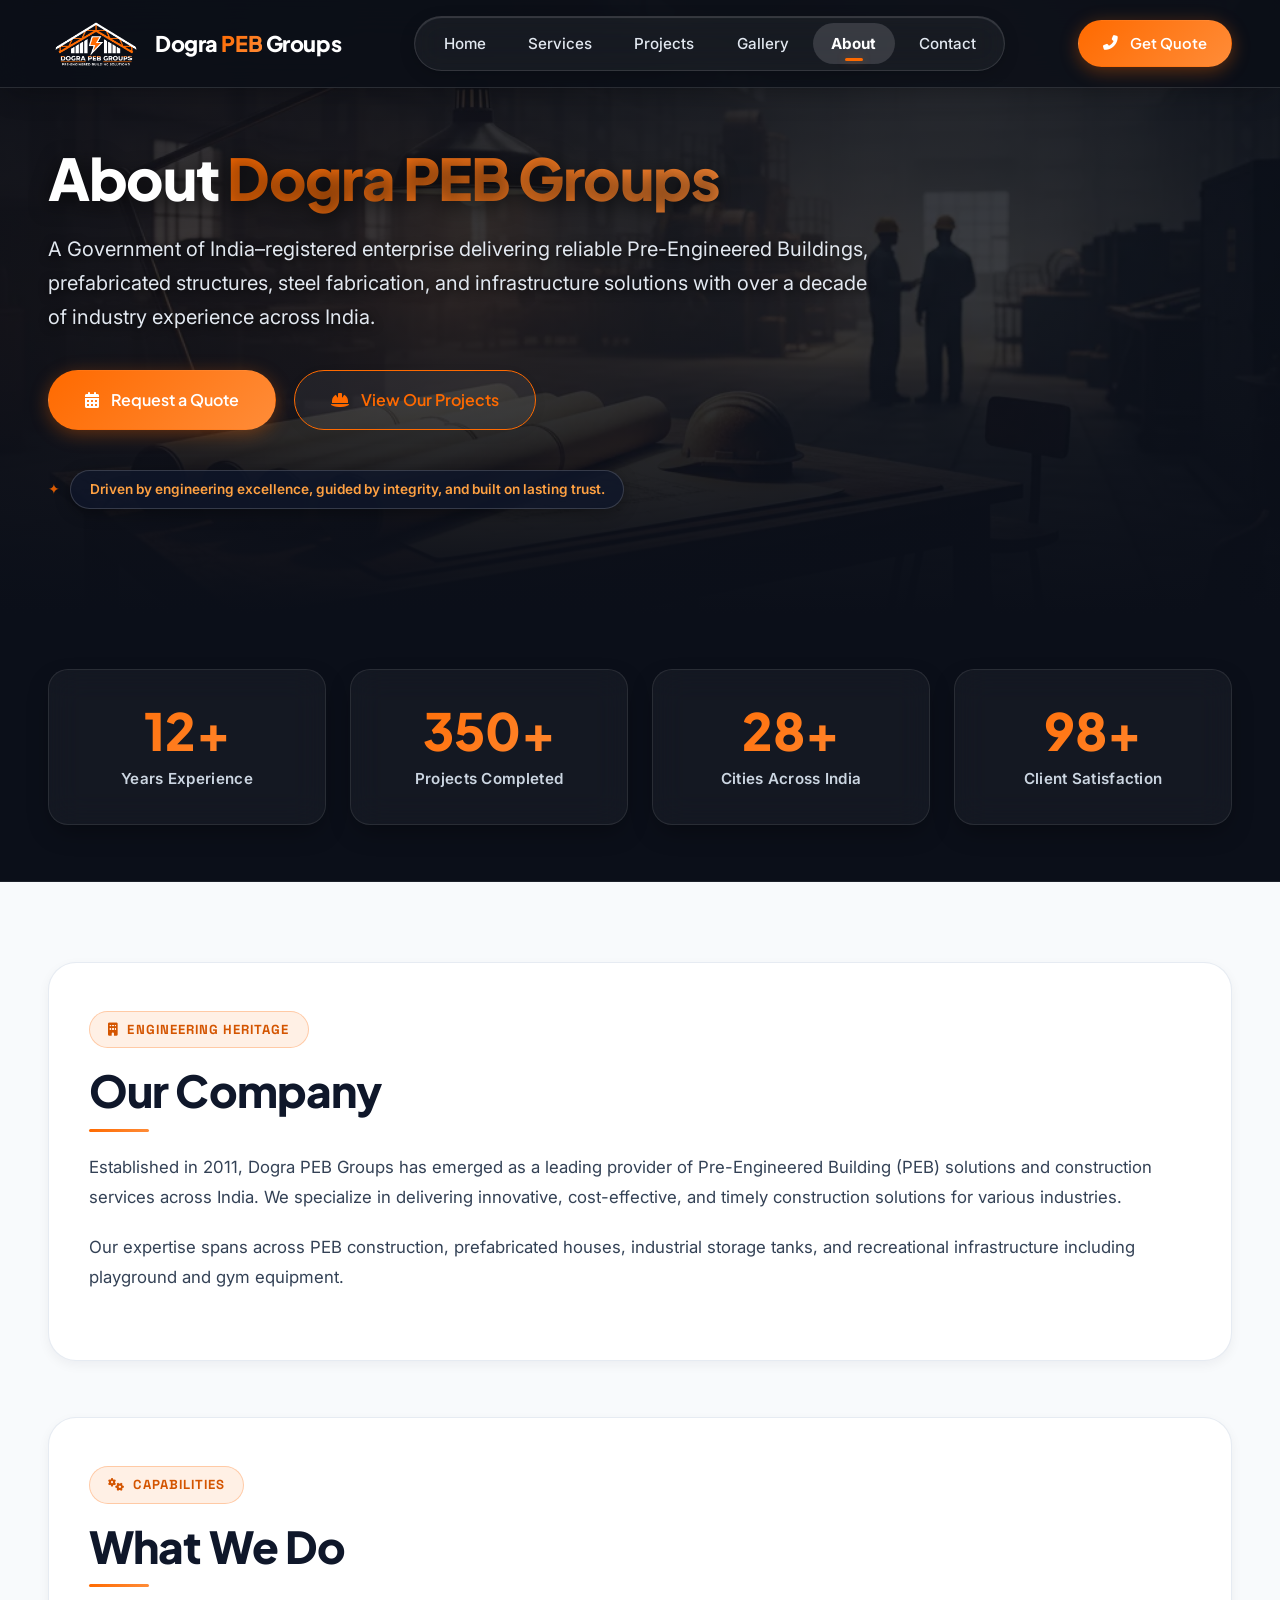
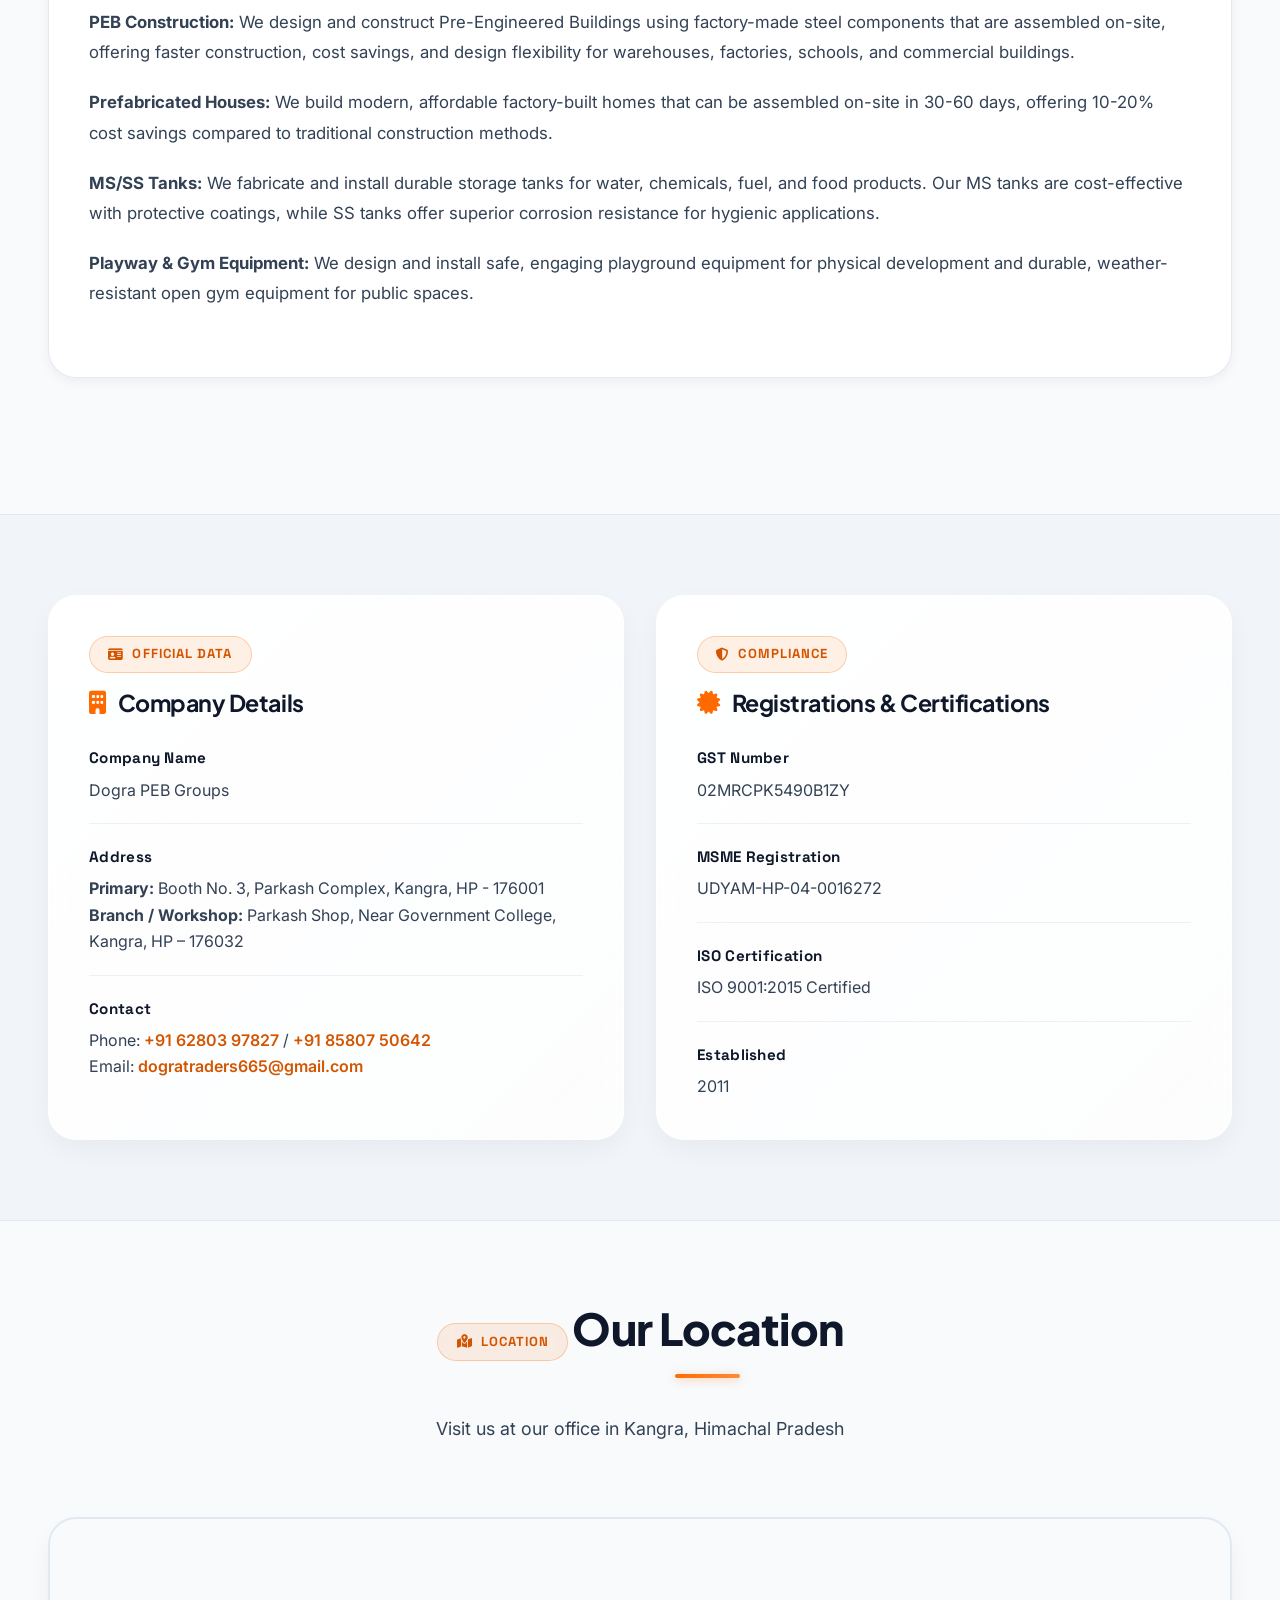
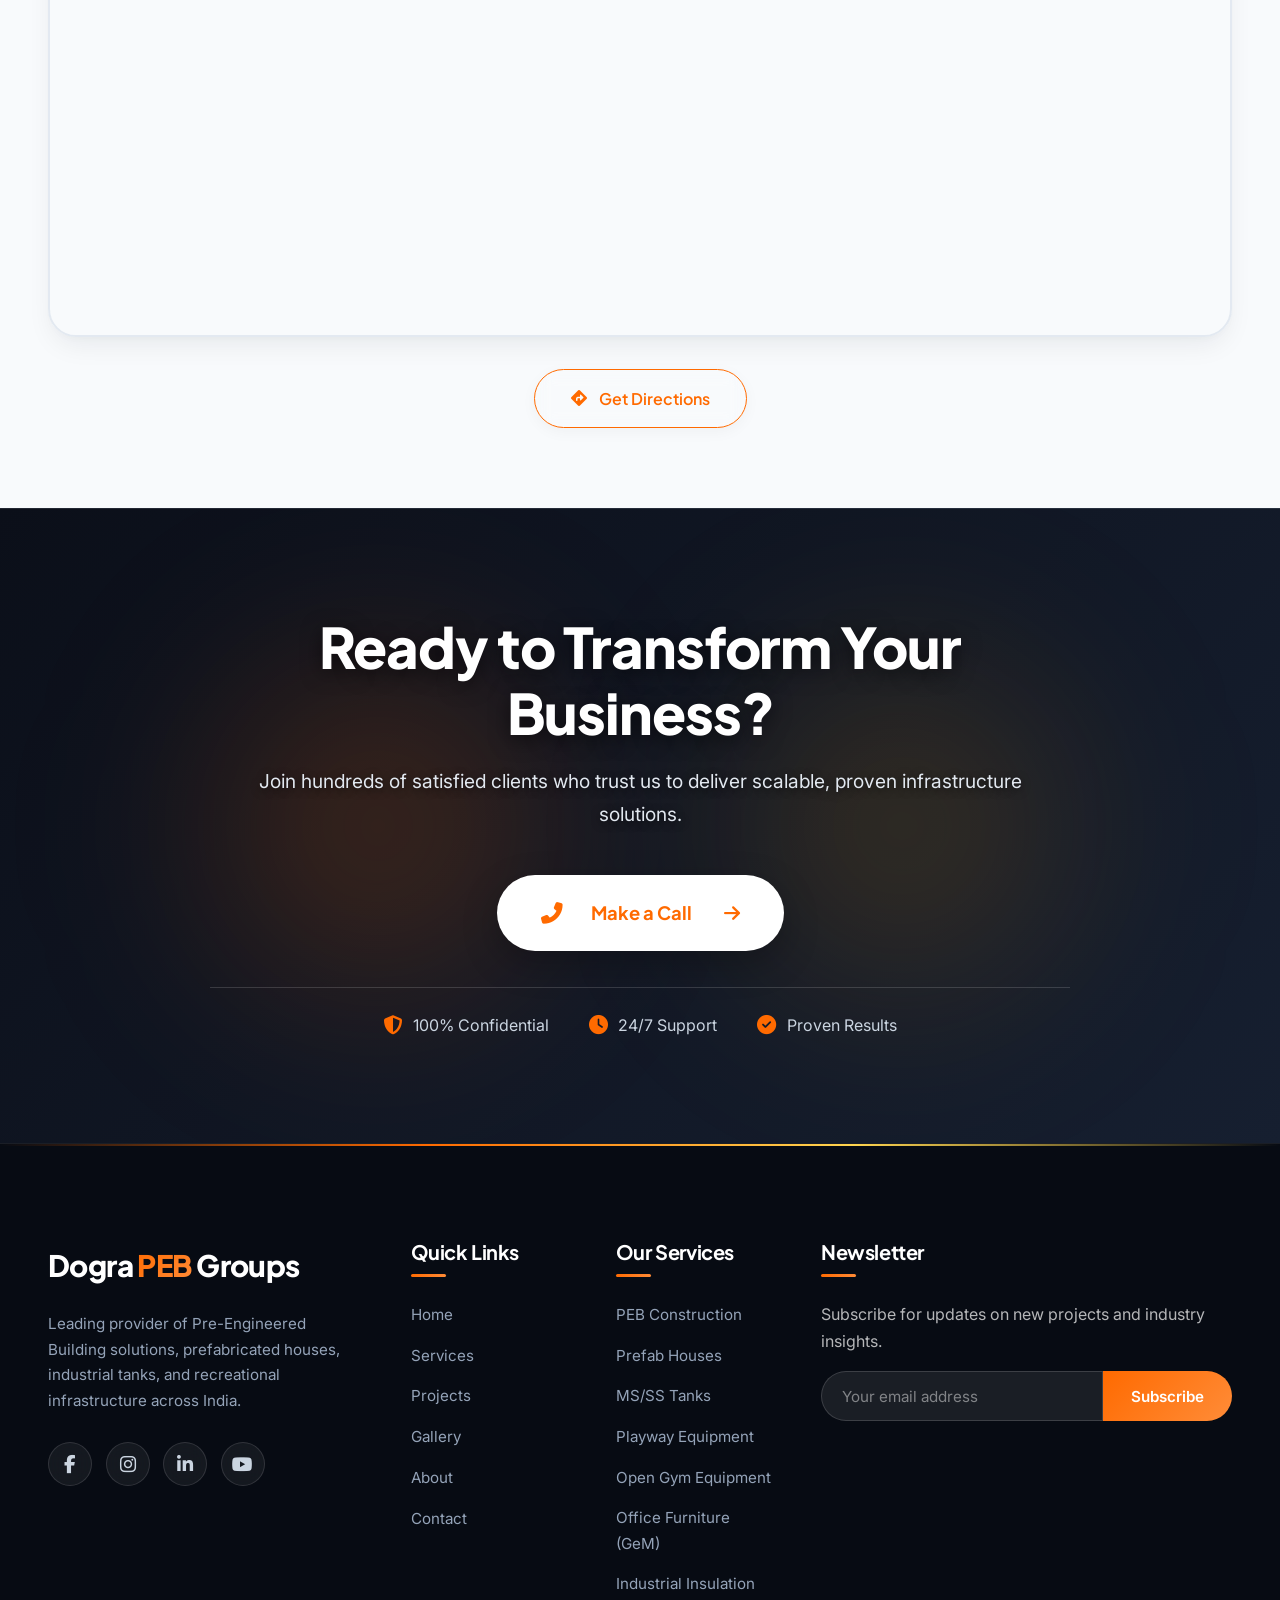
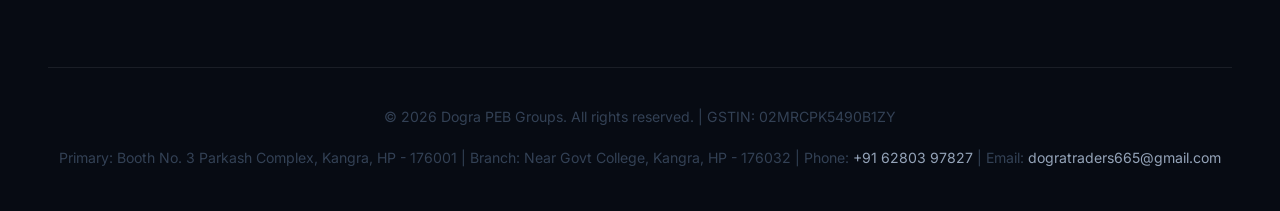
==== commit 4e22a255: "furniture section & page" ====
--- a/about-us/index.html
+++ b/about-us/index.html
@@ -385,7 +385,8 @@
                         <li><a href="../services/index.html">Prefab Houses</a></li>
                         <li><a href="../services/index.html">MS/SS Tanks</a></li>
                         <li><a href="../services/index.html">Playway Equipment</a></li>
-                        <li><a href="../services/index.html">Open Gym Equipment</a></li>
+                        <li><a href="../open-gym-equipment/index.html">Open Gym Equipment</a></li>
+                        <li><a href="../office-furniture/index.html">Office Furniture (GeM)</a></li>
                         <li><a href="../services/index.html">Industrial Insulation</a></li>
                     </ul>
                 </div>
--- a/assets/css/style.css
+++ b/assets/css/style.css
@@ -27,6 +27,15 @@
     /* Dynamic Festival Accent Color (overridden dynamically during festivals) */
     --festival-accent: var(--color-accent);
     --festival-accent-glow: var(--color-accent-glow);
+
+    /* Spacing Tokens */
+    --space-xs: 0.25rem;
+    --space-sm: 0.5rem;
+    --space-md: 1rem;
+    --space-lg: 1.5rem;
+    --space-xl: 2rem;
+    --space-2xl: 3rem;
+    --space-3xl: 4.5rem;
 
     /* Backgrounds & Neutrals */
     --color-bg: #F8FAFC;
@@ -3443,7 +3452,7 @@
    -------------------------------------------------------------------------- */
 .open-gym-section {
     position: relative;
-    padding: var(--space-3xl) 0;
+    padding: 5rem 0 3rem 0;
 }
 
 .open-gym-card {
@@ -5149,6 +5158,593 @@
     }
 }
 
+
+/* --------------------------------------------------------------------------
+   24. OFFICE FURNITURE SECTION & GeM VERIFIED SELLER REPLICATION
+   -------------------------------------------------------------------------- */
+.furniture-section {
+    position: relative;
+    padding: 3rem 0 5.5rem 0;
+    margin-top: 2.5rem;
+}
+
+.furniture-card {
+    background: #FFFFFF;
+    border-radius: 24px;
+    border: 1px solid rgba(226, 232, 240, 0.95);
+    box-shadow: 0 12px 40px -10px rgba(15, 23, 42, 0.08), 0 4px 12px rgba(15, 23, 42, 0.03);
+    padding: 2.25rem;
+    position: relative;
+    overflow: hidden;
+}
+
+.furniture-card::before {
+    content: '';
+    position: absolute;
+    top: -100px;
+    right: -100px;
+    width: 350px;
+    height: 350px;
+    background: radial-gradient(circle, rgba(255, 106, 0, 0.07) 0%, transparent 70%);
+    pointer-events: none;
+    border-radius: 50%;
+}
+
+.furniture-layout {
+    display: grid;
+    grid-template-columns: 1fr 1.08fr;
+    gap: 2.25rem;
+    align-items: start;
+}
+
+/* Left Column: Visual Showcase */
+.furniture-gallery {
+    display: flex;
+    flex-direction: column;
+}
+
+.furniture-main-image-wrap {
+    position: relative;
+    border-radius: 18px;
+    overflow: hidden;
+    height: 380px;
+    background: #0F172A;
+    box-shadow: 0 10px 25px rgba(15, 23, 42, 0.1);
+}
+
+.furniture-main-image {
+    width: 100%;
+    height: 100%;
+    object-fit: cover;
+    display: block;
+    transition: transform 0.6s cubic-bezier(0.16, 1, 0.3, 1);
+}
+
+.furniture-main-image-wrap:hover .furniture-main-image {
+    transform: scale(1.04);
+}
+
+.furniture-image-badge {
+    position: absolute;
+    bottom: 1rem;
+    left: 1rem;
+    background: rgba(15, 23, 42, 0.9);
+    backdrop-filter: blur(10px);
+    -webkit-backdrop-filter: blur(10px);
+    color: #FFFFFF;
+    font-size: 0.82rem;
+    font-weight: 600;
+    padding: 0.45rem 0.95rem;
+    border-radius: 50px;
+    border: 1px solid rgba(255, 106, 0, 0.45);
+    display: flex;
+    align-items: center;
+    gap: 0.5rem;
+    box-shadow: 0 4px 12px rgba(0, 0, 0, 0.25);
+}
+
+.furniture-image-badge i {
+    color: var(--color-accent);
+}
+
+.furniture-catalog-btn {
+    position: absolute;
+    top: 1rem;
+    right: 1rem;
+    background: rgba(15, 23, 42, 0.85);
+    backdrop-filter: blur(10px);
+    color: #FFFFFF;
+    border: 1px solid rgba(255, 255, 255, 0.25);
+    border-radius: 50px;
+    padding: 0.45rem 0.95rem;
+    font-size: 0.8rem;
+    font-weight: 600;
+    cursor: pointer;
+    display: flex;
+    align-items: center;
+    gap: 0.45rem;
+    transition: all var(--transition-fast);
+}
+
+.furniture-catalog-btn:hover {
+    background: var(--color-accent);
+    border-color: transparent;
+    transform: scale(1.05);
+}
+
+.furniture-thumb-grid {
+    display: grid;
+    grid-template-columns: repeat(4, 1fr);
+    gap: 0.75rem;
+    margin-top: 0.85rem;
+}
+
+.furniture-thumb {
+    position: relative;
+    height: 95px;
+    border-radius: 12px;
+    overflow: hidden;
+    cursor: pointer;
+    border: 2px solid transparent;
+    box-shadow: 0 3px 10px rgba(0, 0, 0, 0.05);
+    transition: all var(--transition-fast);
+    background: #0F172A;
+}
+
+.furniture-thumb img {
+    width: 100%;
+    height: 100%;
+    object-fit: cover;
+    display: block;
+    transition: transform var(--transition-fast);
+}
+
+.furniture-thumb:hover,
+.furniture-thumb.active {
+    border-color: var(--color-accent);
+    transform: translateY(-3px);
+    box-shadow: 0 6px 18px rgba(255, 106, 0, 0.35);
+}
+
+.furniture-thumb:hover img {
+    transform: scale(1.08);
+}
+
+.furniture-thumb .thumb-label {
+    position: absolute;
+    bottom: 0;
+    left: 0;
+    right: 0;
+    background: linear-gradient(0deg, rgba(7, 11, 19, 0.9) 0%, transparent 100%);
+    color: #FFFFFF;
+    font-size: 0.7rem;
+    font-weight: 600;
+    padding: 0.75rem 0.35rem 0.25rem;
+    text-align: center;
+    white-space: nowrap;
+    overflow: hidden;
+    text-overflow: ellipsis;
+}
+
+/* Trust Badges Strip */
+.furniture-trust-strip {
+    background: #F8FAFC;
+    border: 1px solid #E2E8F0;
+    border-radius: 14px;
+    padding: 0.85rem 1rem;
+    display: grid;
+    grid-template-columns: repeat(2, 1fr);
+    gap: 0.75rem;
+    align-items: center;
+    margin-top: 0.95rem;
+    margin-bottom: 0.85rem;
+}
+
+.furniture-actions {
+    display: flex;
+    flex-wrap: wrap;
+    gap: 0.75rem;
+    align-items: center;
+}
+
+/* Right Column Content */
+.furniture-content {
+    display: flex;
+    flex-direction: column;
+}
+
+.furniture-content .section-accent-bar {
+    width: 48px;
+    height: 4px;
+    background: var(--color-accent);
+    border-radius: 4px;
+    margin-bottom: 0.75rem;
+}
+
+.furniture-title {
+    font-family: var(--font-heading);
+    font-size: clamp(1.65rem, 2.8vw, 2.25rem);
+    font-weight: 800;
+    color: #0F172A;
+    line-height: 1.15;
+    margin-bottom: 0.35rem;
+    letter-spacing: -0.015em;
+    text-transform: uppercase;
+}
+
+.furniture-subtitle {
+    font-size: 1.05rem;
+    font-weight: 500;
+    color: #64748B;
+    margin-bottom: 0.85rem;
+}
+
+.furniture-description {
+    font-size: 0.94rem;
+    line-height: 1.65;
+    color: #334155;
+    margin-bottom: 1.15rem;
+}
+
+.furniture-description strong {
+    color: #0F172A;
+    font-weight: 600;
+}
+
+/* Assurance Callout in Section */
+.furniture-gem-banner {
+    background: linear-gradient(135deg, rgba(255, 106, 0, 0.08) 0%, rgba(26, 54, 93, 0.06) 100%);
+    border: 1px solid rgba(255, 106, 0, 0.3);
+    border-left: 4px solid var(--color-accent);
+    border-radius: 12px;
+    padding: 0.85rem 1.15rem;
+    margin-bottom: 1.25rem;
+    display: flex;
+    align-items: flex-start;
+    gap: 0.85rem;
+}
+
+.furniture-gem-banner .banner-icon {
+    font-size: 1.4rem;
+    color: var(--color-accent);
+    flex-shrink: 0;
+    margin-top: 0.15rem;
+}
+
+.furniture-gem-banner-text h4 {
+    font-size: 0.92rem;
+    font-weight: 700;
+    color: #0F172A;
+    margin-bottom: 0.2rem;
+    text-transform: uppercase;
+    letter-spacing: 0.02em;
+}
+
+.furniture-gem-banner-text p {
+    font-size: 0.85rem;
+    color: #475569;
+    line-height: 1.5;
+    margin: 0;
+}
+
+.furniture-gem-id-badge {
+    display: inline-flex;
+    align-items: center;
+    gap: 0.35rem;
+    background: #0F172A;
+    color: #FF6A00;
+    font-family: 'Space Grotesk', monospace;
+    font-weight: 700;
+    font-size: 0.82rem;
+    padding: 0.2rem 0.6rem;
+    border-radius: 6px;
+    margin-top: 0.35rem;
+}
+
+/* Category Switcher Tabs on Home Section */
+.furniture-category-nav {
+    display: flex;
+    gap: 0.5rem;
+    margin-bottom: 1rem;
+    flex-wrap: wrap;
+    background: #F1F5F9;
+    padding: 0.35rem;
+    border-radius: 12px;
+}
+
+.furniture-cat-tab {
+    flex: 1 1 auto;
+    text-align: center;
+    padding: 0.55rem 0.85rem;
+    border-radius: 8px;
+    font-size: 0.84rem;
+    font-weight: 700;
+    color: #475569;
+    cursor: pointer;
+    border: none;
+    background: transparent;
+    transition: all var(--transition-fast);
+    display: inline-flex;
+    align-items: center;
+    justify-content: center;
+    gap: 0.4rem;
+}
+
+.furniture-cat-tab:hover {
+    color: #0F172A;
+    background: rgba(255, 255, 255, 0.6);
+}
+
+.furniture-cat-tab.active {
+    background: #FFFFFF;
+    color: var(--color-accent);
+    box-shadow: 0 2px 8px rgba(15, 23, 42, 0.08);
+}
+
+.furniture-cat-tab .tab-count {
+    font-size: 0.72rem;
+    padding: 0.1rem 0.45rem;
+    border-radius: 999px;
+    background: #E2E8F0;
+    color: #475569;
+    font-weight: 700;
+}
+
+.furniture-cat-tab.active .tab-count {
+    background: rgba(255, 106, 0, 0.15);
+    color: var(--color-accent);
+}
+
+/* Furniture Category Panels */
+.furniture-cat-panel {
+    display: none;
+    animation: fadeInPanel 0.25s ease-in;
+}
+
+.furniture-cat-panel.active {
+    display: block;
+}
+
+@keyframes fadeInPanel {
+    from { opacity: 0; transform: translateY(4px); }
+    to { opacity: 1; transform: translateY(0); }
+}
+
+.furniture-items-list-box {
+    background: #F8FAFC;
+    border: 1px solid #E2E8F0;
+    border-radius: 16px;
+    padding: 1.15rem;
+    max-height: 290px;
+    overflow-y: auto;
+}
+
+.furniture-items-grid {
+    display: grid;
+    grid-template-columns: repeat(2, 1fr);
+    gap: 0.5rem;
+}
+
+.furniture-item-card {
+    display: flex;
+    align-items: center;
+    gap: 0.55rem;
+    padding: 0.45rem 0.65rem;
+    background: #FFFFFF;
+    border: 1px solid #E2E8F0;
+    border-radius: 8px;
+    cursor: pointer;
+    transition: all var(--transition-fast);
+}
+
+.furniture-item-card:hover {
+    border-color: var(--color-accent);
+    background: #FFFBF5;
+    transform: translateX(2px);
+}
+
+.furniture-item-num {
+    width: 22px;
+    height: 22px;
+    border-radius: 50%;
+    background: var(--color-accent);
+    color: #FFFFFF;
+    font-size: 0.72rem;
+    font-weight: 700;
+    display: flex;
+    align-items: center;
+    justify-content: center;
+    flex-shrink: 0;
+}
+
+.furniture-item-title {
+    font-size: 0.84rem;
+    font-weight: 600;
+    color: #1E293B;
+    flex-grow: 1;
+    white-space: nowrap;
+    overflow: hidden;
+    text-overflow: ellipsis;
+}
+
+.furniture-item-icon {
+    font-size: 0.78rem;
+    color: #94A3B8;
+    flex-shrink: 0;
+}
+
+/* Category Accent Themes */
+.cat-wooden .furniture-item-num { background: #D97706; }
+.cat-metal .furniture-item-num { background: #2563EB; }
+.cat-ss .furniture-item-num { background: #0EA5E9; }
+.cat-modular .furniture-item-num { background: #059669; }
+
+/* Subpage Cards Styling */
+.furniture-badge-wooden { background: rgba(217, 119, 6, 0.12); color: #B45309; }
+.furniture-badge-metal { background: rgba(37, 99, 235, 0.12); color: #1D4ED8; }
+.furniture-badge-ss { background: rgba(14, 165, 233, 0.12); color: #0284C7; }
+.furniture-badge-modular { background: rgba(5, 150, 105, 0.12); color: #047857; }
+
+/* Assurance Banner on Subpage */
+.assurance-hero-banner {
+    background: linear-gradient(135deg, #0F172A 0%, #1E293B 100%);
+    border-radius: 20px;
+    padding: 2.25rem;
+    color: #FFFFFF;
+    position: relative;
+    overflow: hidden;
+    border: 1px solid rgba(255, 106, 0, 0.35);
+    box-shadow: 0 15px 35px rgba(15, 23, 42, 0.2);
+    margin-bottom: 3rem;
+}
+
+.assurance-hero-banner::after {
+    content: '';
+    position: absolute;
+    right: -40px;
+    bottom: -40px;
+    width: 260px;
+    height: 260px;
+    background: radial-gradient(circle, rgba(255, 106, 0, 0.22) 0%, transparent 70%);
+    border-radius: 50%;
+    pointer-events: none;
+}
+
+.assurance-header-row {
+    display: flex;
+    justify-content: space-between;
+    align-items: center;
+    flex-wrap: wrap;
+    gap: 1rem;
+    margin-bottom: 1.25rem;
+    padding-bottom: 1rem;
+    border-bottom: 1px solid rgba(255, 255, 255, 0.12);
+}
+
+.assurance-title {
+    font-family: var(--font-heading);
+    font-size: 1.5rem;
+    font-weight: 800;
+    color: #FFFFFF;
+    display: flex;
+    align-items: center;
+    gap: 0.65rem;
+}
+
+.assurance-title i {
+    color: var(--color-accent);
+}
+
+.assurance-gem-tag {
+    background: rgba(255, 106, 0, 0.15);
+    border: 1px solid var(--color-accent);
+    color: #FFB37C;
+    padding: 0.45rem 1rem;
+    border-radius: 50px;
+    font-size: 0.88rem;
+    font-weight: 700;
+    display: inline-flex;
+    align-items: center;
+    gap: 0.5rem;
+    letter-spacing: 0.02em;
+}
+
+.assurance-body-text {
+    font-size: 1.05rem;
+    line-height: 1.7;
+    color: #CBD5E1;
+    margin-bottom: 1.25rem;
+}
+
+.assurance-pillars {
+    display: grid;
+    grid-template-columns: repeat(auto-fit, minmax(220px, 1fr));
+    gap: 1rem;
+    margin-top: 1.5rem;
+}
+
+.assurance-pillar-card {
+    background: rgba(255, 255, 255, 0.05);
+    border: 1px solid rgba(255, 255, 255, 0.1);
+    border-radius: 12px;
+    padding: 1rem;
+    display: flex;
+    align-items: flex-start;
+    gap: 0.75rem;
+}
+
+.assurance-pillar-icon {
+    font-size: 1.3rem;
+    color: var(--color-accent);
+    flex-shrink: 0;
+    margin-top: 0.2rem;
+}
+
+.assurance-pillar-info h5 {
+    font-size: 0.95rem;
+    font-weight: 700;
+    color: #FFFFFF;
+    margin-bottom: 0.2rem;
+}
+
+.assurance-pillar-info p {
+    font-size: 0.82rem;
+    color: #94A3B8;
+    line-height: 1.45;
+    margin: 0;
+}
+
+/* Responsive Adjustments */
+@media (max-width: 1024px) {
+    .furniture-layout {
+        grid-template-columns: 1fr;
+        gap: 2rem;
+    }
+    .furniture-main-image-wrap {
+        height: 320px;
+    }
+}
+
+@media (max-width: 640px) {
+    .open-gym-section {
+        padding: 3rem 0 1.5rem 0;
+    }
+    .furniture-section {
+        padding: 1.5rem 0 3.5rem 0;
+        margin-top: 1.25rem;
+    }
+    .furniture-card {
+        padding: 1.35rem 1.1rem;
+    }
+    .furniture-main-image-wrap {
+        height: 250px;
+    }
+    .furniture-thumb-grid {
+        grid-template-columns: repeat(2, 1fr);
+        gap: 0.5rem;
+    }
+    .furniture-thumb {
+        height: 75px;
+    }
+    .furniture-items-grid {
+        grid-template-columns: 1fr;
+    }
+    .furniture-category-nav {
+        flex-direction: column;
+    }
+    .furniture-actions {
+        flex-direction: column;
+        align-items: stretch;
+    }
+    .furniture-trust-strip {
+        grid-template-columns: 1fr;
+    }
+    .assurance-hero-banner {
+        padding: 1.5rem 1.25rem;
+    }
+}
+
+
 /* Reduced Motion Respect */
 @media (prefers-reduced-motion: reduce) {
     *,
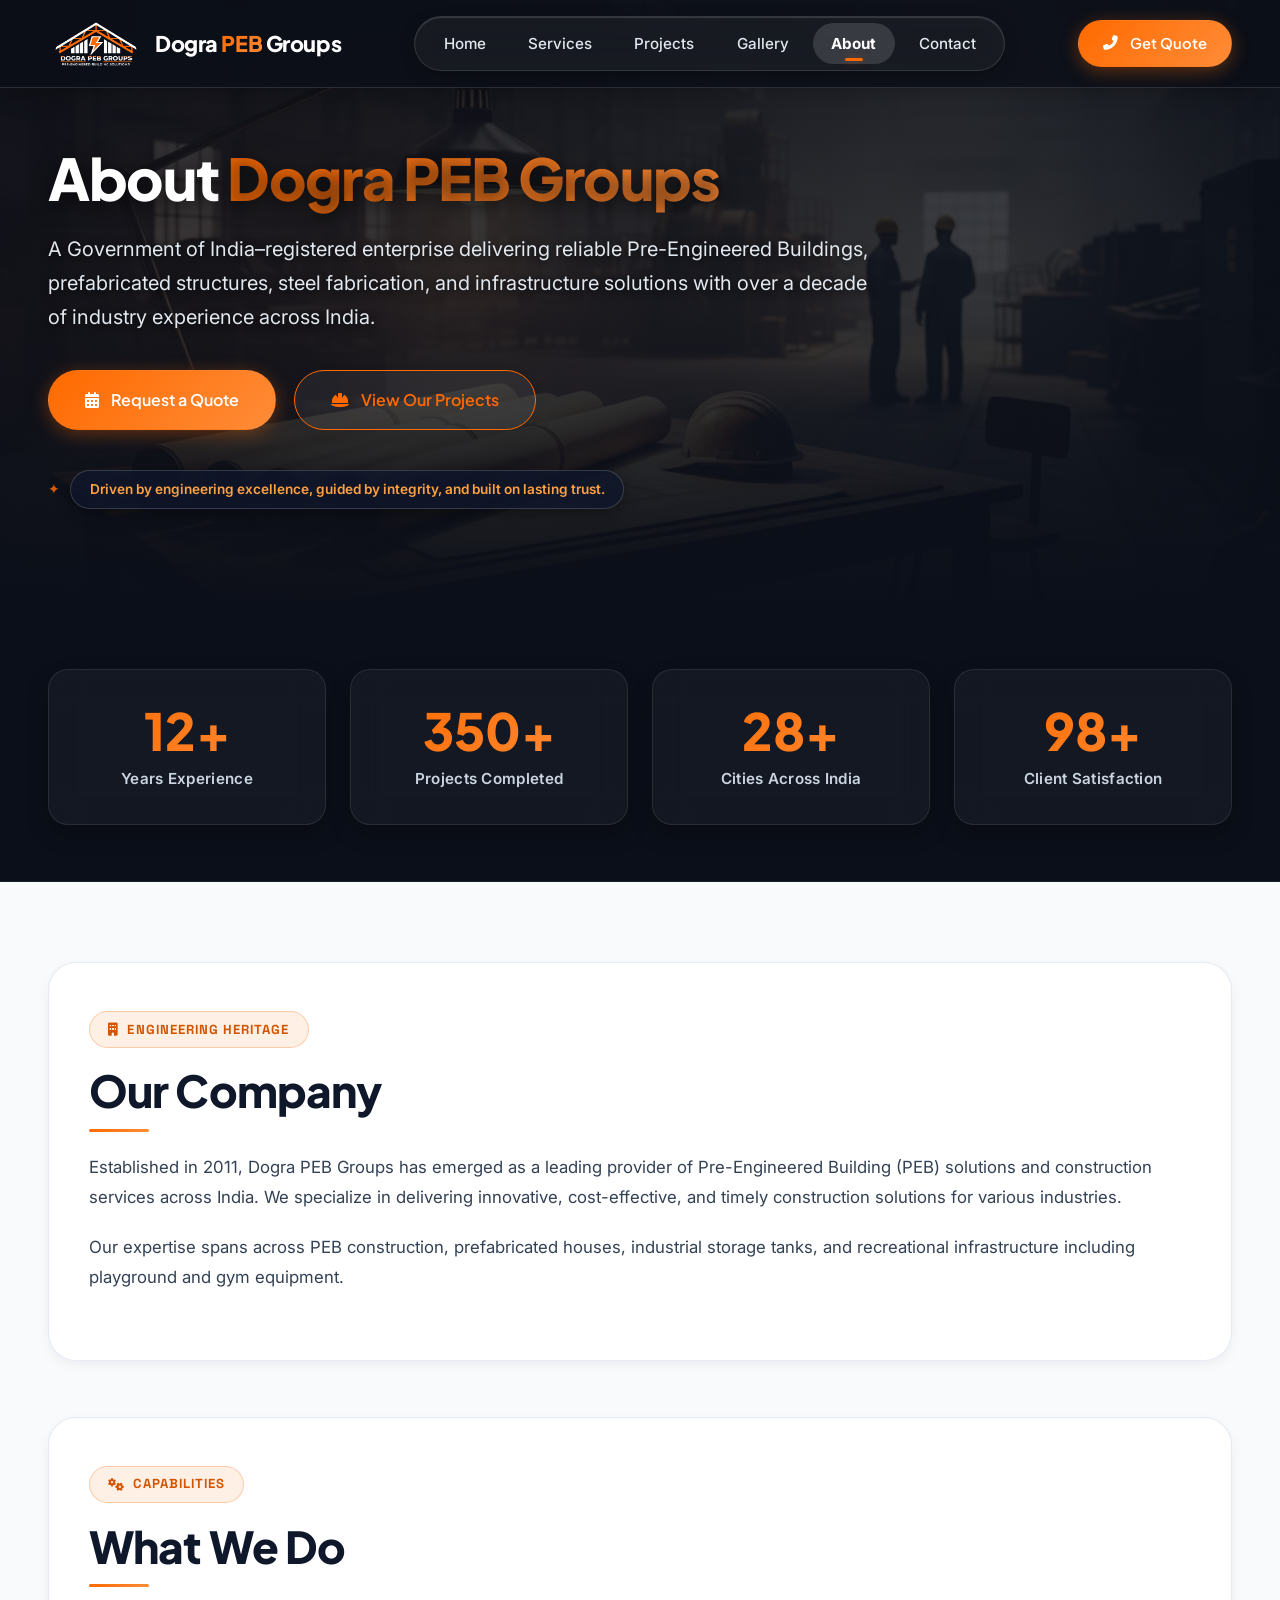
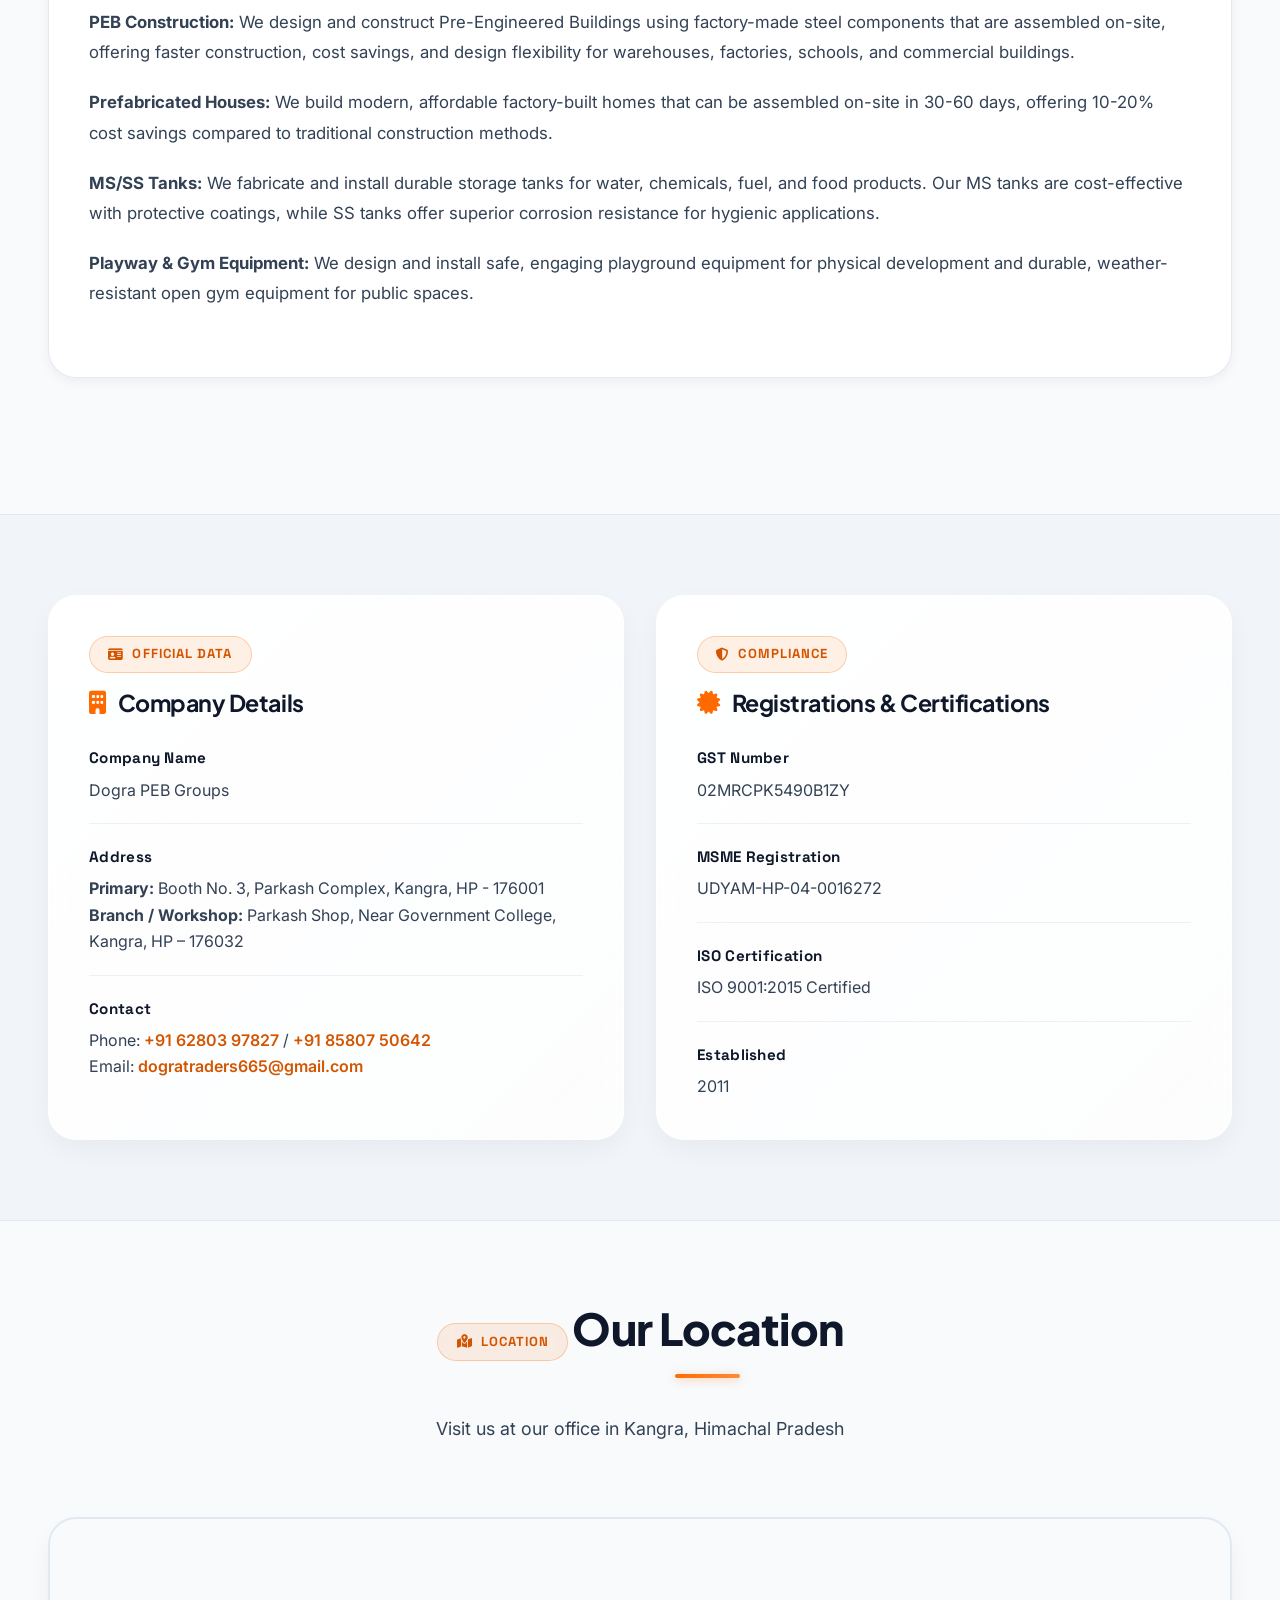
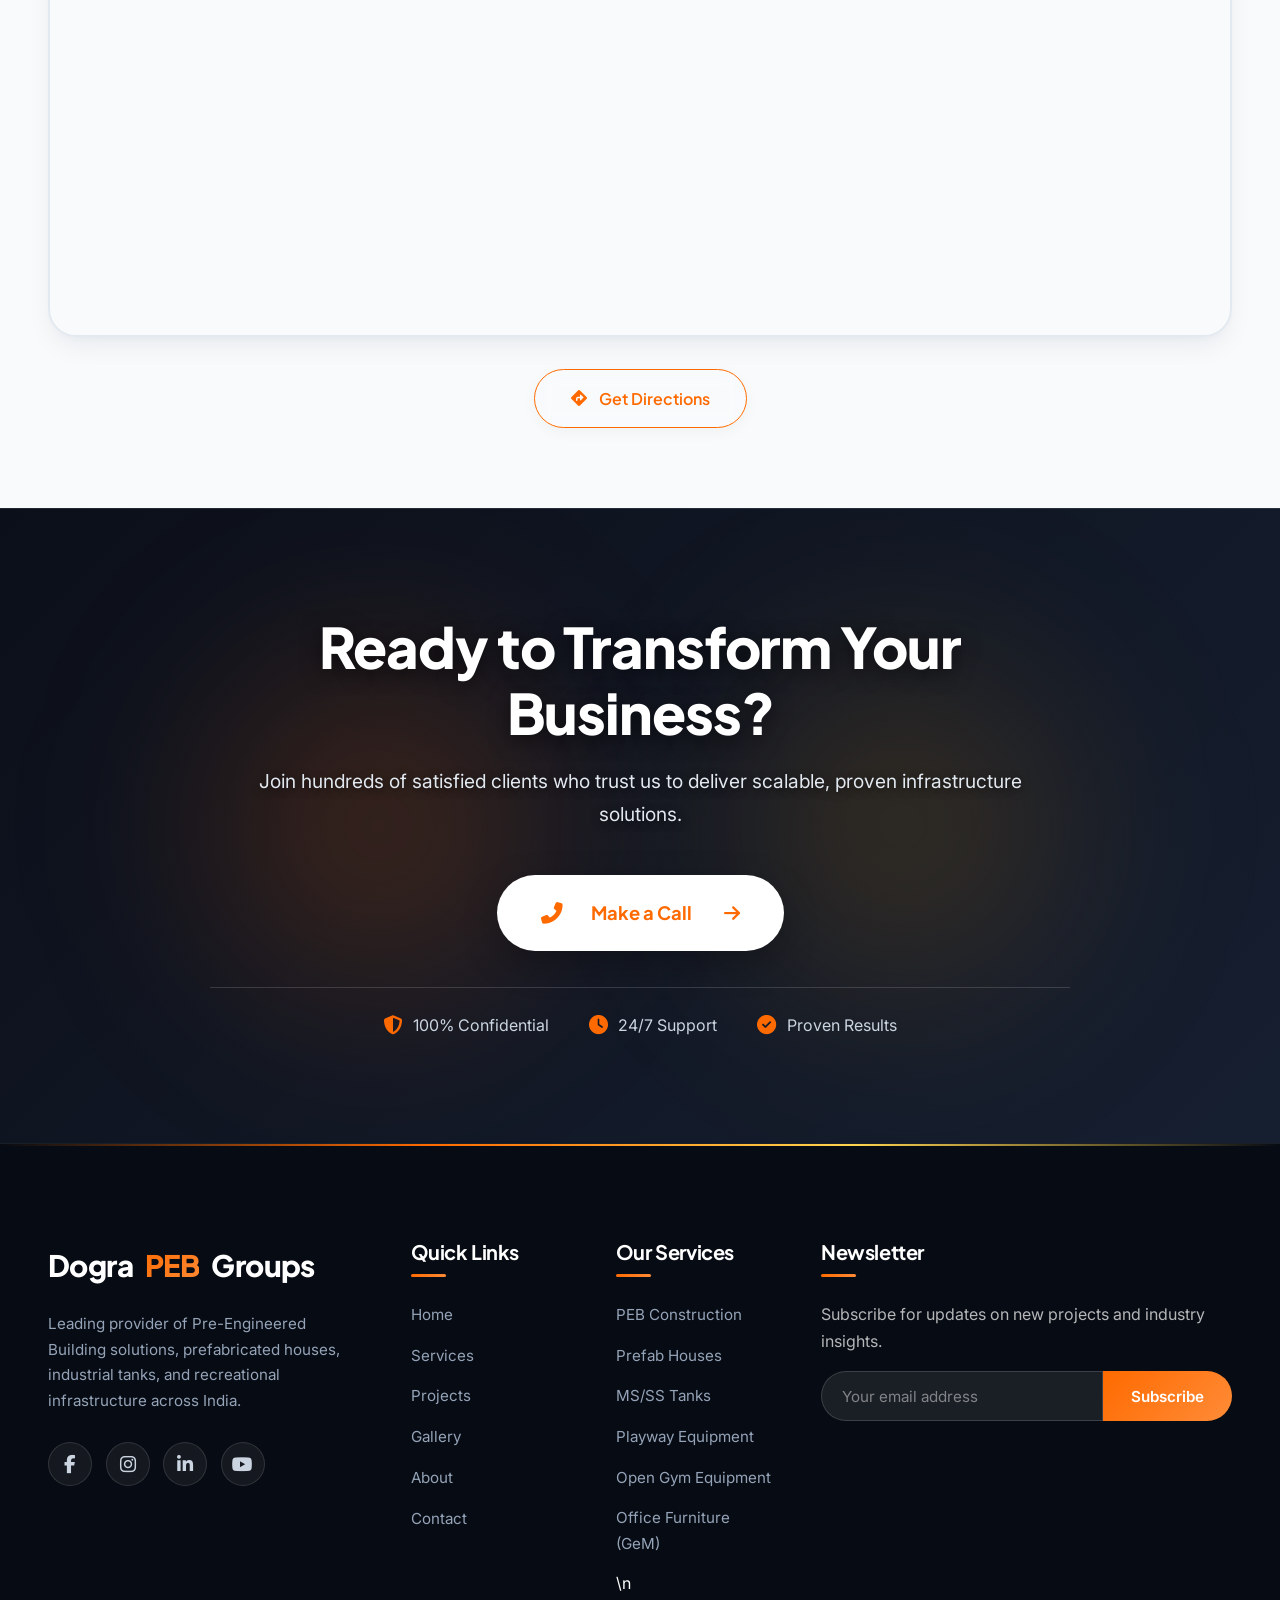
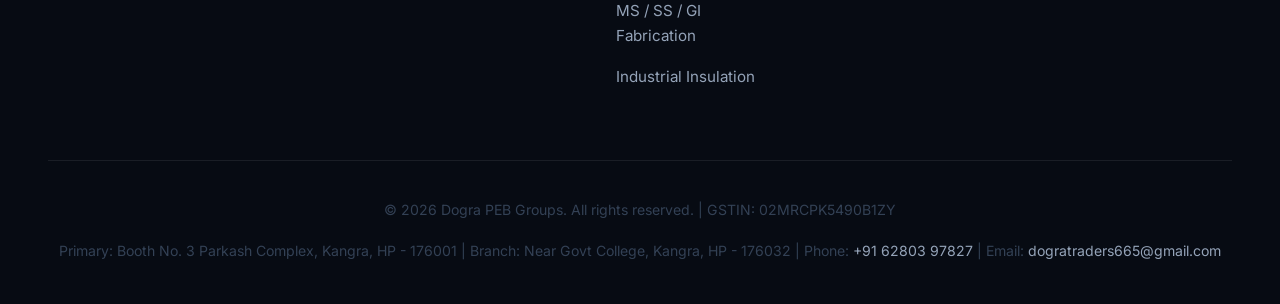
==== commit abb23781: "add new section for fabricated products" ====
--- a/about-us/index.html
+++ b/about-us/index.html
@@ -386,7 +386,7 @@
                         <li><a href="../services/index.html">MS/SS Tanks</a></li>
                         <li><a href="../services/index.html">Playway Equipment</a></li>
                         <li><a href="../open-gym-equipment/index.html">Open Gym Equipment</a></li>
-                        <li><a href="../office-furniture/index.html">Office Furniture (GeM)</a></li>
+                        <li><a href="../office-furniture/index.html">Office Furniture (GeM)</a></li>\n                        <li><a href="../fabricated-products/index.html">MS / SS / GI Fabrication</a></li>
                         <li><a href="../services/index.html">Industrial Insulation</a></li>
                     </ul>
                 </div>
--- a/assets/css/style.css
+++ b/assets/css/style.css
@@ -2131,6 +2131,9 @@
 }
 
 .footer-logo {
+    display: inline-flex;
+    align-items: center;
+    gap: 0.75rem;
     font-family: 'Plus Jakarta Sans', sans-serif;
     font-weight: 800;
     font-size: 1.85rem;
@@ -2144,6 +2147,16 @@
     -webkit-background-clip: text;
     -webkit-text-fill-color: transparent;
     background-clip: text;
+}
+
+.footer-logo img,
+.footer-logo .logo-icon,
+.footer-about .logo-icon,
+.footer-brand img {
+    width: 95px !important;
+    height: 46px !important;
+    object-fit: contain !important;
+    flex-shrink: 0 !important;
 }
 
 .footer-about p {
@@ -5745,6 +5758,861 @@
 }
 
 
+
+/* --------------------------------------------------------------------------
+   25. CATEGORY BANNERS & CLEAN TECHNICAL CARDS (NO PER-PRODUCT IMAGE OVERLOAD)
+   -------------------------------------------------------------------------- */
+.furniture-category-showcase-section {
+    margin-bottom: 2.5rem;
+}
+
+.furniture-cat-banners-grid {
+    display: grid;
+    grid-template-columns: repeat(4, 1fr);
+    gap: 1.25rem;
+}
+
+.furniture-cat-banner-card {
+    background: #FFFFFF;
+    border: 1px solid rgba(226, 232, 240, 0.95);
+    border-radius: 16px;
+    overflow: hidden;
+    box-shadow: 0 4px 16px rgba(15, 23, 42, 0.05);
+    transition: all 0.3s cubic-bezier(0.16, 1, 0.3, 1);
+    cursor: pointer;
+    display: flex;
+    flex-direction: column;
+}
+
+.furniture-cat-banner-card:hover {
+    transform: translateY(-5px);
+    border-color: var(--color-accent);
+    box-shadow: 0 12px 30px rgba(255, 106, 0, 0.15);
+}
+
+.banner-card-img-wrap {
+    position: relative;
+    height: 150px;
+    background: #0F172A;
+    overflow: hidden;
+}
+
+.banner-card-img-wrap img {
+    width: 100%;
+    height: 100%;
+    object-fit: cover;
+    display: block;
+    transition: transform 0.5s ease;
+}
+
+.furniture-cat-banner-card:hover .banner-card-img-wrap img {
+    transform: scale(1.08);
+}
+
+.banner-card-badge {
+    position: absolute;
+    bottom: 0.65rem;
+    left: 0.65rem;
+    background: rgba(15, 23, 42, 0.9);
+    backdrop-filter: blur(8px);
+    color: #FFFFFF;
+    font-size: 0.75rem;
+    font-weight: 700;
+    padding: 0.25rem 0.65rem;
+    border-radius: 50px;
+    border: 1px solid rgba(255, 106, 0, 0.4);
+    display: inline-flex;
+    align-items: center;
+    gap: 0.35rem;
+}
+
+.banner-card-badge i {
+    color: var(--color-accent);
+}
+
+.banner-card-content {
+    padding: 1.15rem;
+    display: flex;
+    flex-direction: column;
+    flex-grow: 1;
+}
+
+.banner-card-tag {
+    font-size: 0.72rem;
+    font-weight: 700;
+    text-transform: uppercase;
+    letter-spacing: 0.06em;
+    color: var(--color-accent);
+    margin-bottom: 0.35rem;
+}
+
+.banner-card-content h3 {
+    font-size: 1.05rem;
+    font-weight: 700;
+    color: #0F172A;
+    margin-bottom: 0.45rem;
+    line-height: 1.25;
+}
+
+.banner-card-content p {
+    font-size: 0.82rem;
+    color: #64748B;
+    line-height: 1.5;
+    margin-bottom: 0.85rem;
+    flex-grow: 1;
+}
+
+.banner-card-action {
+    display: flex;
+    align-items: center;
+    justify-content: space-between;
+    font-size: 0.8rem;
+    font-weight: 700;
+    color: var(--color-accent);
+    border-top: 1px dashed #E2E8F0;
+    padding-top: 0.65rem;
+}
+
+.banner-card-action i {
+    transition: transform 0.25s ease;
+}
+
+.furniture-cat-banner-card:hover .banner-card-action i {
+    transform: translateX(4px);
+}
+
+/* Card Top Bar for Furniture & Fabricated Product Cards */
+.card-top-bar {
+    display: flex;
+    align-items: center;
+    justify-content: space-between;
+    padding: 1.15rem 1.25rem 0.5rem 1.25rem;
+    border-bottom: 1px dashed rgba(226, 232, 240, 0.85);
+}
+
+.card-number-badge-inline {
+    width: 32px;
+    height: 32px;
+    border-radius: 8px;
+    background: #0F172A;
+    color: var(--color-accent);
+    font-family: 'Space Grotesk', monospace;
+    font-size: 0.88rem;
+    font-weight: 700;
+    display: inline-flex;
+    align-items: center;
+    justify-content: center;
+    box-shadow: 0 2px 6px rgba(0, 0, 0, 0.1);
+}
+
+.card-top-bar .card-cat-badge {
+    position: static;
+    font-size: 0.76rem;
+    font-weight: 700;
+    padding: 0.28rem 0.75rem;
+    border-radius: 50px;
+    display: inline-flex;
+    align-items: center;
+    gap: 0.35rem;
+}
+
+.eq-thumb-icon-holder {
+    width: 44px;
+    height: 44px;
+    border-radius: 10px;
+    background: #0F172A;
+    color: var(--color-accent);
+    display: flex;
+    align-items: center;
+    justify-content: center;
+    font-size: 1.15rem;
+    margin: 0.35rem auto 0.45rem;
+}
+
+/* --------------------------------------------------------------------------
+   26. MS / SS / GI FABRICATED PRODUCTS SECTION (HOMEPAGE)
+   -------------------------------------------------------------------------- */
+.fabrication-section {
+    position: relative;
+    padding: 3rem 0 5rem 0;
+    margin-top: 1rem;
+}
+
+.fabrication-card {
+    background: #FFFFFF;
+    border-radius: 24px;
+    border: 1px solid rgba(226, 232, 240, 0.95);
+    box-shadow: 0 12px 40px -10px rgba(15, 23, 42, 0.08), 0 4px 12px rgba(15, 23, 42, 0.03);
+    padding: 2.25rem;
+    position: relative;
+    overflow: hidden;
+}
+
+.fabrication-card::before {
+    content: '';
+    position: absolute;
+    top: -120px;
+    left: -120px;
+    width: 380px;
+    height: 380px;
+    background: radial-gradient(circle, rgba(255, 106, 0, 0.07) 0%, transparent 70%);
+    pointer-events: none;
+    border-radius: 50%;
+}
+
+.fabrication-layout {
+    display: grid;
+    grid-template-columns: 1fr 1.12fr;
+    gap: 2.25rem;
+    align-items: start;
+}
+
+.fabrication-gallery {
+    display: flex;
+    flex-direction: column;
+}
+
+.fabrication-main-image-wrap {
+    position: relative;
+    border-radius: 18px;
+    overflow: hidden;
+    height: 380px;
+    background: #0F172A;
+    box-shadow: 0 10px 25px rgba(15, 23, 42, 0.1);
+}
+
+.fabrication-main-image {
+    width: 100%;
+    height: 100%;
+    object-fit: cover;
+    display: block;
+    transition: transform 0.6s cubic-bezier(0.16, 1, 0.3, 1);
+}
+
+.fabrication-main-image-wrap:hover .fabrication-main-image {
+    transform: scale(1.04);
+}
+
+.fabrication-thumb-grid {
+    display: grid;
+    grid-template-columns: repeat(3, 1fr);
+    gap: 0.75rem;
+    margin-top: 0.85rem;
+}
+
+.fabrication-thumb {
+    position: relative;
+    height: 95px;
+    border-radius: 12px;
+    overflow: hidden;
+    cursor: pointer;
+    border: 2px solid transparent;
+    box-shadow: 0 3px 10px rgba(0, 0, 0, 0.05);
+    transition: all var(--transition-fast);
+    background: #0F172A;
+}
+
+.fabrication-thumb img {
+    width: 100%;
+    height: 100%;
+    object-fit: cover;
+    display: block;
+    transition: transform var(--transition-fast);
+}
+
+.fabrication-thumb:hover,
+.fabrication-thumb.active {
+    border-color: var(--color-accent);
+    transform: translateY(-3px);
+    box-shadow: 0 6px 18px rgba(255, 106, 0, 0.35);
+}
+
+.fabrication-thumb:hover img {
+    transform: scale(1.08);
+}
+
+.fabrication-thumb .thumb-label {
+    position: absolute;
+    bottom: 0;
+    left: 0;
+    right: 0;
+    background: linear-gradient(0deg, rgba(7, 11, 19, 0.92) 0%, transparent 100%);
+    color: #FFFFFF;
+    font-size: 0.72rem;
+    font-weight: 600;
+    padding: 0.75rem 0.35rem 0.25rem;
+    text-align: center;
+    white-space: nowrap;
+    overflow: hidden;
+    text-overflow: ellipsis;
+}
+
+.fabrication-trust-strip {
+    background: #F8FAFC;
+    border: 1px solid #E2E8F0;
+    border-radius: 14px;
+    padding: 0.85rem 1rem;
+    display: grid;
+    grid-template-columns: repeat(2, 1fr);
+    gap: 0.75rem;
+    align-items: center;
+    margin-top: 0.95rem;
+    margin-bottom: 0.85rem;
+}
+
+.fabrication-actions {
+    display: flex;
+    flex-wrap: wrap;
+    gap: 0.75rem;
+    align-items: center;
+}
+
+.fabrication-content {
+    display: flex;
+    flex-direction: column;
+}
+
+.fabrication-title {
+    font-family: var(--font-heading);
+    font-size: clamp(1.65rem, 2.8vw, 2.25rem);
+    font-weight: 800;
+    color: #0F172A;
+    line-height: 1.15;
+    margin-bottom: 0.35rem;
+    letter-spacing: -0.015em;
+    text-transform: uppercase;
+}
+
+.fabrication-subtitle {
+    font-size: 1.05rem;
+    font-weight: 500;
+    color: #64748B;
+    margin-bottom: 0.85rem;
+}
+
+.fabrication-description {
+    font-size: 0.94rem;
+    line-height: 1.65;
+    color: #334155;
+    margin-bottom: 1.15rem;
+}
+
+.fabrication-commitment-banner {
+    background: linear-gradient(135deg, #0F172A 0%, #1E293B 100%);
+    border: 1px solid rgba(255, 106, 0, 0.35);
+    border-left: 4px solid var(--color-accent);
+    border-radius: 14px;
+    padding: 1rem 1.25rem;
+    margin-bottom: 1.35rem;
+    display: flex;
+    align-items: flex-start;
+    gap: 0.95rem;
+    color: #FFFFFF;
+}
+
+.fabrication-commitment-banner .commitment-icon {
+    font-size: 1.5rem;
+    color: var(--color-accent);
+    flex-shrink: 0;
+    margin-top: 0.15rem;
+}
+
+.commitment-text h4 {
+    font-family: 'Space Grotesk', sans-serif;
+    font-size: 0.96rem;
+    font-weight: 800;
+    color: #FFFFFF;
+    margin-bottom: 0.35rem;
+    letter-spacing: 0.04em;
+    text-transform: uppercase;
+}
+
+.commitment-tagline {
+    display: inline-block;
+    color: var(--color-accent);
+    font-weight: 700;
+    font-size: 0.84rem;
+    margin-bottom: 0.25rem;
+}
+
+.commitment-text p {
+    font-size: 0.85rem;
+    color: #CBD5E1;
+    line-height: 1.5;
+    margin: 0;
+}
+
+/* 8 Core Product Items Grid in Home Section */
+.fabrication-items-box {
+    background: #F8FAFC;
+    border: 1px solid #E2E8F0;
+    border-radius: 16px;
+    padding: 1.15rem;
+    margin-bottom: 1.25rem;
+    max-height: 330px;
+    overflow-y: auto;
+}
+
+.fabrication-items-grid {
+    display: grid;
+    grid-template-columns: repeat(2, 1fr);
+    gap: 0.65rem;
+}
+
+.fab-home-item-card {
+    background: #FFFFFF;
+    border: 1px solid #E2E8F0;
+    border-radius: 10px;
+    padding: 0.65rem 0.85rem;
+    display: flex;
+    align-items: flex-start;
+    gap: 0.65rem;
+    transition: all var(--transition-fast);
+}
+
+.fab-home-item-card:hover {
+    border-color: var(--color-accent);
+    background: #FFFDF9;
+    transform: translateY(-2px);
+    box-shadow: 0 4px 12px rgba(255, 106, 0, 0.08);
+}
+
+.fab-home-item-num {
+    width: 24px;
+    height: 24px;
+    border-radius: 6px;
+    background: #0F172A;
+    color: var(--color-accent);
+    font-family: 'Space Grotesk', monospace;
+    font-size: 0.74rem;
+    font-weight: 800;
+    display: flex;
+    align-items: center;
+    justify-content: center;
+    flex-shrink: 0;
+    margin-top: 0.15rem;
+}
+
+.fab-home-item-info {
+    flex-grow: 1;
+    overflow: hidden;
+}
+
+.fab-home-item-title {
+    font-size: 0.86rem;
+    font-weight: 700;
+    color: #0F172A;
+    margin-bottom: 0.2rem;
+    display: flex;
+    align-items: center;
+    justify-content: space-between;
+}
+
+.fab-home-item-desc {
+    font-size: 0.75rem;
+    color: #64748B;
+    line-height: 1.4;
+    margin: 0;
+    display: -webkit-box;
+    -webkit-line-clamp: 2;
+    -webkit-box-orient: vertical;
+    overflow: hidden;
+}
+
+/* 6 Additional Categories Pill Grid */
+.additional-categories-wrap {
+    margin-top: 0.5rem;
+}
+
+.additional-cat-title {
+    font-size: 0.82rem;
+    font-weight: 700;
+    text-transform: uppercase;
+    letter-spacing: 0.04em;
+    color: #64748B;
+    margin-bottom: 0.5rem;
+    display: flex;
+    align-items: center;
+    gap: 0.4rem;
+}
+
+.additional-categories-grid {
+    display: grid;
+    grid-template-columns: repeat(3, 1fr);
+    gap: 0.5rem;
+}
+
+.additional-cat-pill {
+    background: #F1F5F9;
+    border: 1px solid #E2E8F0;
+    border-radius: 8px;
+    padding: 0.45rem 0.75rem;
+    font-size: 0.78rem;
+    font-weight: 600;
+    color: #334155;
+    display: flex;
+    align-items: center;
+    gap: 0.45rem;
+    transition: all var(--transition-fast);
+}
+
+.additional-cat-pill:hover {
+    background: #0F172A;
+    color: #FFFFFF;
+    border-color: #0F172A;
+}
+
+.additional-cat-pill i {
+    color: var(--color-accent);
+    font-size: 0.8rem;
+}
+
+/* --------------------------------------------------------------------------
+   27. DEDICATED FABRICATED PRODUCTS PAGE STYLES
+   -------------------------------------------------------------------------- */
+.fab-page-intro-banner {
+    background: linear-gradient(135deg, #0F172A 0%, #1E293B 100%);
+    border-radius: 20px;
+    padding: 2.25rem;
+    color: #FFFFFF;
+    position: relative;
+    overflow: hidden;
+    border: 1px solid rgba(255, 106, 0, 0.35);
+    box-shadow: 0 15px 35px rgba(15, 23, 42, 0.2);
+    margin-bottom: 3rem;
+}
+
+.fab-category-banners-row {
+    display: grid;
+    grid-template-columns: repeat(3, 1fr);
+    gap: 1.5rem;
+    margin-bottom: 3rem;
+}
+
+.fab-cat-banner-item {
+    background: #FFFFFF;
+    border: 1px solid #E2E8F0;
+    border-radius: 18px;
+    overflow: hidden;
+    box-shadow: 0 4px 16px rgba(15, 23, 42, 0.05);
+    transition: all 0.3s cubic-bezier(0.16, 1, 0.3, 1);
+    cursor: pointer;
+    display: flex;
+    flex-direction: column;
+}
+
+.fab-cat-banner-item:hover {
+    transform: translateY(-6px);
+    border-color: var(--color-accent);
+    box-shadow: 0 14px 32px rgba(255, 106, 0, 0.18);
+}
+
+.fab-cat-banner-img {
+    position: relative;
+    height: 180px;
+    background: #0F172A;
+    overflow: hidden;
+}
+
+.fab-cat-banner-img img {
+    width: 100%;
+    height: 100%;
+    object-fit: cover;
+    display: block;
+    transition: transform 0.6s ease;
+}
+
+.fab-cat-banner-item:hover .fab-cat-banner-img img {
+    transform: scale(1.08);
+}
+
+.fab-cat-banner-body {
+    padding: 1.35rem;
+    display: flex;
+    flex-direction: column;
+    flex-grow: 1;
+}
+
+.fab-cat-banner-tag {
+    font-size: 0.74rem;
+    font-weight: 700;
+    text-transform: uppercase;
+    letter-spacing: 0.05em;
+    color: var(--color-accent);
+    margin-bottom: 0.35rem;
+}
+
+.fab-cat-banner-body h3 {
+    font-size: 1.2rem;
+    font-weight: 700;
+    color: #0F172A;
+    margin-bottom: 0.5rem;
+}
+
+.fab-cat-banner-body p {
+    font-size: 0.86rem;
+    color: #64748B;
+    line-height: 1.55;
+    margin-bottom: 1rem;
+    flex-grow: 1;
+}
+
+.fab-cat-banner-cta {
+    display: flex;
+    align-items: center;
+    justify-content: space-between;
+    font-size: 0.84rem;
+    font-weight: 700;
+    color: var(--color-accent);
+    border-top: 1px dashed #E2E8F0;
+    padding-top: 0.75rem;
+}
+
+/* Dedicated Product Cards (8 Items) */
+.fab-product-card {
+    background: #FFFFFF;
+    border-radius: var(--radius-xl);
+    border: 1px solid rgba(226, 232, 240, 0.95);
+    box-shadow: var(--shadow-card);
+    display: flex;
+    flex-direction: column;
+    transition: all var(--transition-smooth);
+    position: relative;
+    overflow: hidden;
+}
+
+.fab-product-card:hover {
+    transform: translateY(-6px);
+    box-shadow: var(--shadow-card-hover);
+    border-color: rgba(255, 106, 0, 0.35);
+}
+
+.fab-product-header {
+    display: flex;
+    align-items: center;
+    justify-content: space-between;
+    padding: 1.25rem 1.5rem 0.75rem 1.5rem;
+    border-bottom: 1px dashed rgba(226, 232, 240, 0.85);
+    background: #F8FAFC;
+}
+
+.fab-product-sn {
+    width: 36px;
+    height: 36px;
+    border-radius: 8px;
+    background: #0F172A;
+    color: var(--color-accent);
+    font-family: 'Space Grotesk', monospace;
+    font-size: 0.95rem;
+    font-weight: 800;
+    display: flex;
+    align-items: center;
+    justify-content: center;
+    box-shadow: 0 2px 6px rgba(0, 0, 0, 0.1);
+}
+
+.fab-product-cat-tag {
+    font-size: 0.76rem;
+    font-weight: 700;
+    padding: 0.3rem 0.85rem;
+    border-radius: 50px;
+    display: inline-flex;
+    align-items: center;
+    gap: 0.4rem;
+}
+
+.tag-ms { background: rgba(37, 99, 235, 0.12); color: #1D4ED8; }
+.tag-ss { background: rgba(14, 165, 233, 0.12); color: #0284C7; }
+.tag-gi { background: rgba(217, 119, 6, 0.12); color: #B45309; }
+.tag-sanitation { background: rgba(5, 150, 105, 0.12); color: #047857; }
+
+.fab-product-body {
+    padding: 1.5rem;
+    display: flex;
+    flex-direction: column;
+    flex-grow: 1;
+}
+
+.fab-product-body h3 {
+    font-size: 1.28rem;
+    font-weight: 700;
+    color: #0F172A;
+    margin-bottom: 0.5rem;
+    display: flex;
+    align-items: center;
+    gap: 0.55rem;
+}
+
+.fab-product-body h3 i {
+    color: var(--color-accent);
+    font-size: 1.15rem;
+}
+
+.fab-product-scope {
+    font-size: 0.88rem;
+    color: #1E293B;
+    background: rgba(255, 106, 0, 0.08);
+    border-left: 3px solid var(--color-accent);
+    padding: 0.65rem 0.95rem;
+    border-radius: 6px;
+    margin-bottom: 1.15rem;
+    line-height: 1.5;
+}
+
+.fab-specs-matrix {
+    list-style: none;
+    padding: 0;
+    margin: 0 0 1.25rem 0;
+    display: flex;
+    flex-direction: column;
+    gap: 0.45rem;
+    font-size: 0.84rem;
+}
+
+.fab-specs-matrix li {
+    display: flex;
+    align-items: flex-start;
+    gap: 0.5rem;
+    color: #475569;
+    line-height: 1.45;
+}
+
+.fab-specs-matrix li strong {
+    color: #0F172A;
+    min-width: 105px;
+    flex-shrink: 0;
+}
+
+.fab-app-tags {
+    display: flex;
+    flex-wrap: wrap;
+    gap: 0.35rem;
+    margin-bottom: 1.25rem;
+}
+
+.fab-app-tag {
+    background: #F1F5F9;
+    color: #475569;
+    font-size: 0.74rem;
+    font-weight: 600;
+    padding: 0.2rem 0.55rem;
+    border-radius: 4px;
+}
+
+/* 6 Additional Categories on Subpage */
+.fab-extra-grid {
+    display: grid;
+    grid-template-columns: repeat(3, 1fr);
+    gap: 1.25rem;
+}
+
+.fab-extra-card {
+    background: #FFFFFF;
+    border: 1px solid #E2E8F0;
+    border-radius: 14px;
+    padding: 1.35rem;
+    box-shadow: 0 4px 14px rgba(15, 23, 42, 0.04);
+    transition: all 0.3s ease;
+    display: flex;
+    flex-direction: column;
+}
+
+.fab-extra-card:hover {
+    transform: translateY(-4px);
+    border-color: var(--color-accent);
+    box-shadow: 0 10px 24px rgba(255, 106, 0, 0.12);
+}
+
+.fab-extra-icon {
+    width: 48px;
+    height: 48px;
+    border-radius: 12px;
+    background: #0F172A;
+    color: var(--color-accent);
+    display: flex;
+    align-items: center;
+    justify-content: center;
+    font-size: 1.35rem;
+    margin-bottom: 1rem;
+}
+
+.fab-extra-card h4 {
+    font-size: 1.1rem;
+    font-weight: 700;
+    color: #0F172A;
+    margin-bottom: 0.45rem;
+}
+
+.fab-extra-card p {
+    font-size: 0.84rem;
+    color: #64748B;
+    line-height: 1.55;
+    margin: 0;
+}
+
+/* Responsive Rules for Fabrication */
+@media (max-width: 1024px) {
+    .furniture-cat-banners-grid {
+        grid-template-columns: repeat(2, 1fr);
+    }
+    .fabrication-layout {
+        grid-template-columns: 1fr;
+        gap: 2rem;
+    }
+    .fabrication-main-image-wrap {
+        height: 320px;
+    }
+    .fab-category-banners-row {
+        grid-template-columns: 1fr;
+    }
+    .fab-extra-grid {
+        grid-template-columns: repeat(2, 1fr);
+    }
+}
+
+@media (max-width: 640px) {
+    .furniture-cat-banners-grid {
+        grid-template-columns: 1fr;
+    }
+    .fabrication-section {
+        padding: 1.5rem 0 3.5rem 0;
+        margin-top: 1rem;
+    }
+    .fabrication-card {
+        padding: 1.35rem 1.1rem;
+    }
+    .fabrication-main-image-wrap {
+        height: 250px;
+    }
+    .fabrication-thumb-grid {
+        grid-template-columns: repeat(3, 1fr);
+        gap: 0.5rem;
+    }
+    .fabrication-thumb {
+        height: 75px;
+    }
+    .fabrication-items-grid {
+        grid-template-columns: 1fr;
+    }
+    .additional-categories-grid {
+        grid-template-columns: 1fr;
+    }
+    .fabrication-actions {
+        flex-direction: column;
+        align-items: stretch;
+    }
+    .fabrication-trust-strip {
+        grid-template-columns: 1fr;
+    }
+    .fab-page-intro-banner {
+        padding: 1.5rem 1.25rem;
+    }
+    .fab-extra-grid {
+        grid-template-columns: 1fr;
+    }
+}
+
+
 /* Reduced Motion Respect */
 @media (prefers-reduced-motion: reduce) {
     *,
